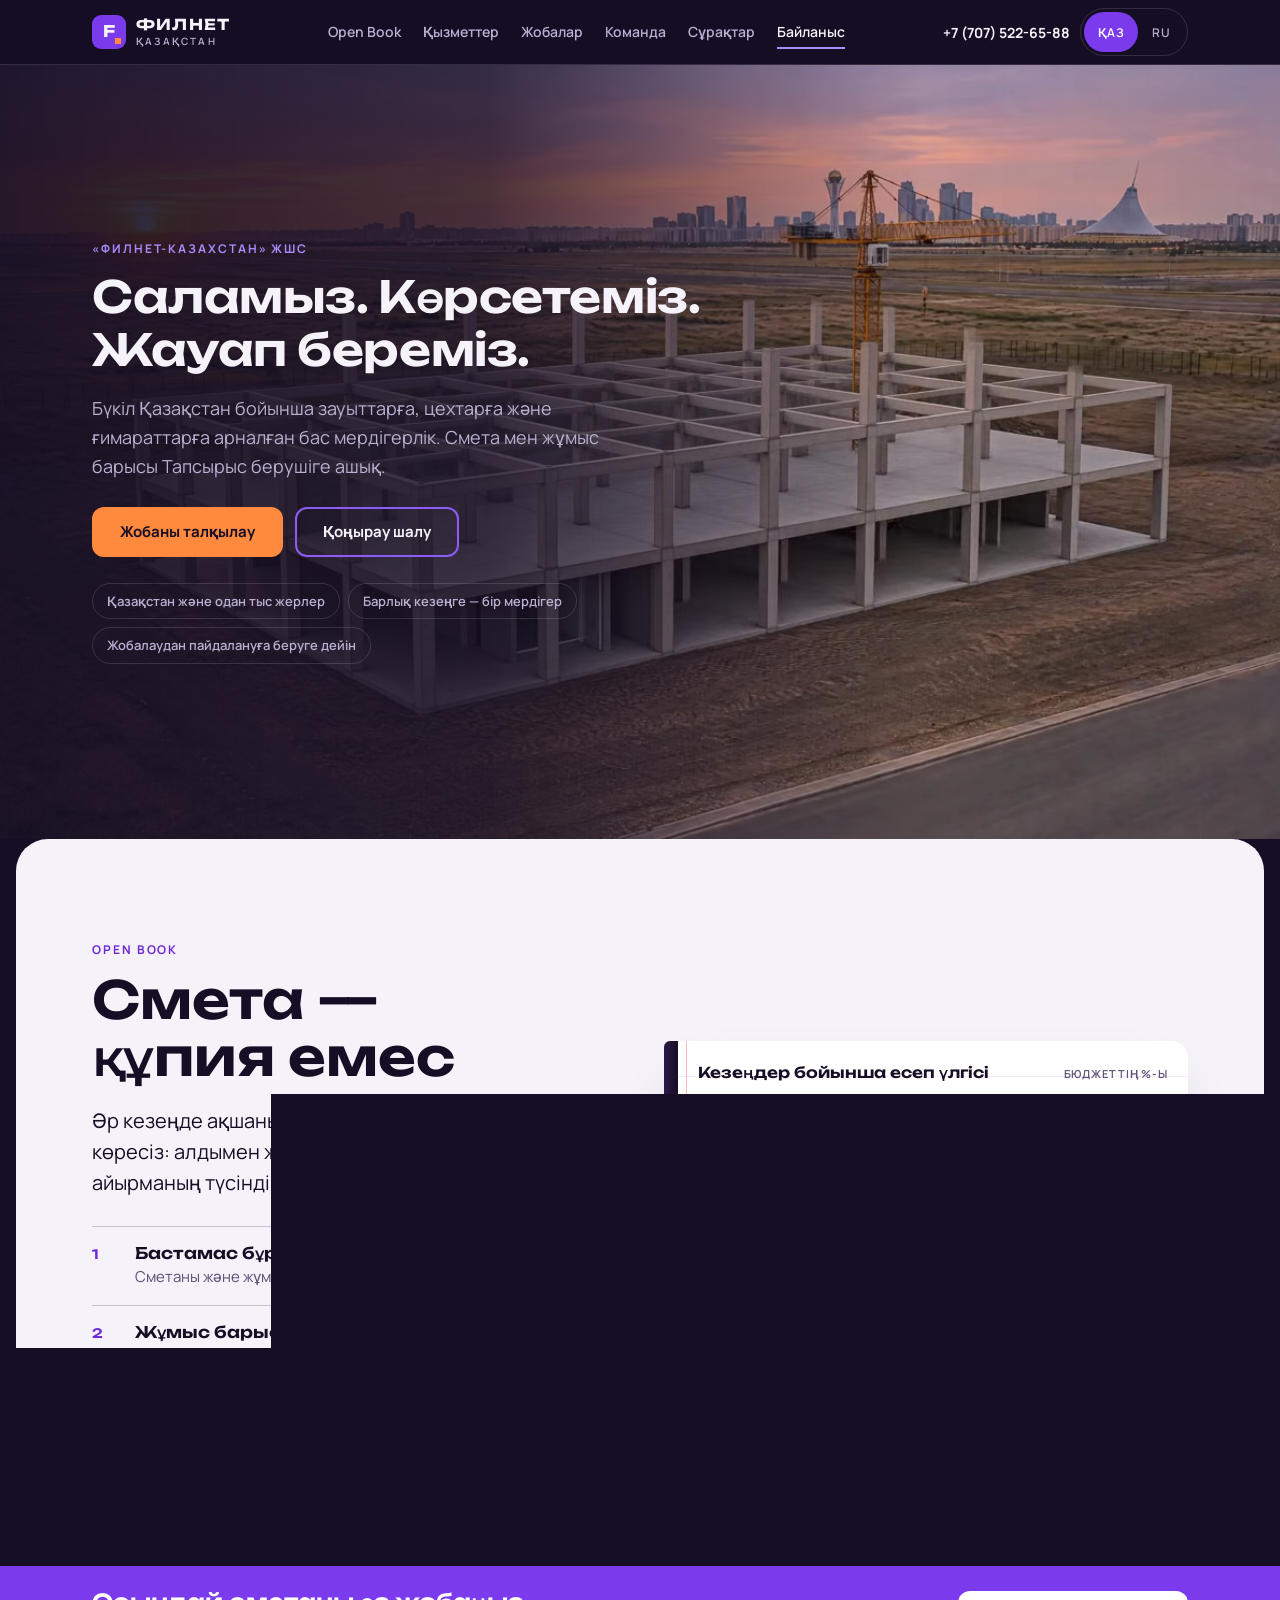
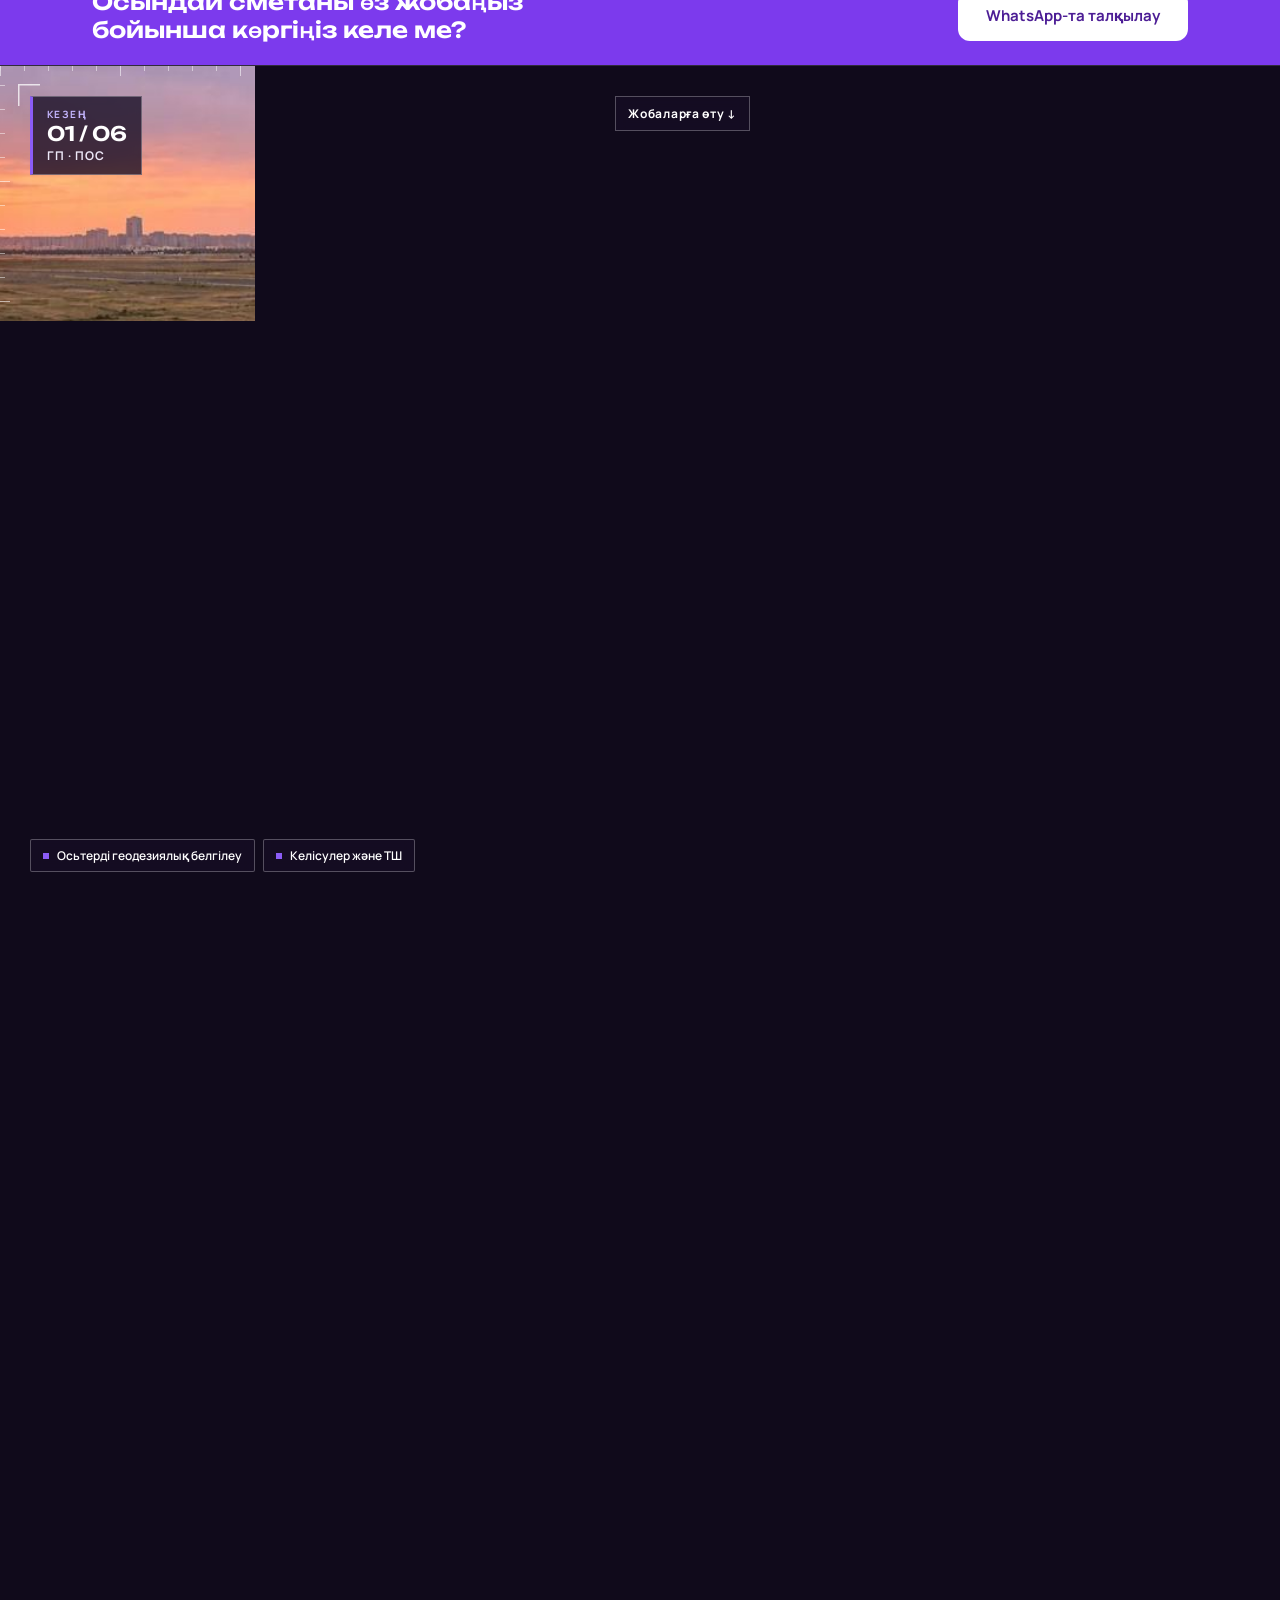
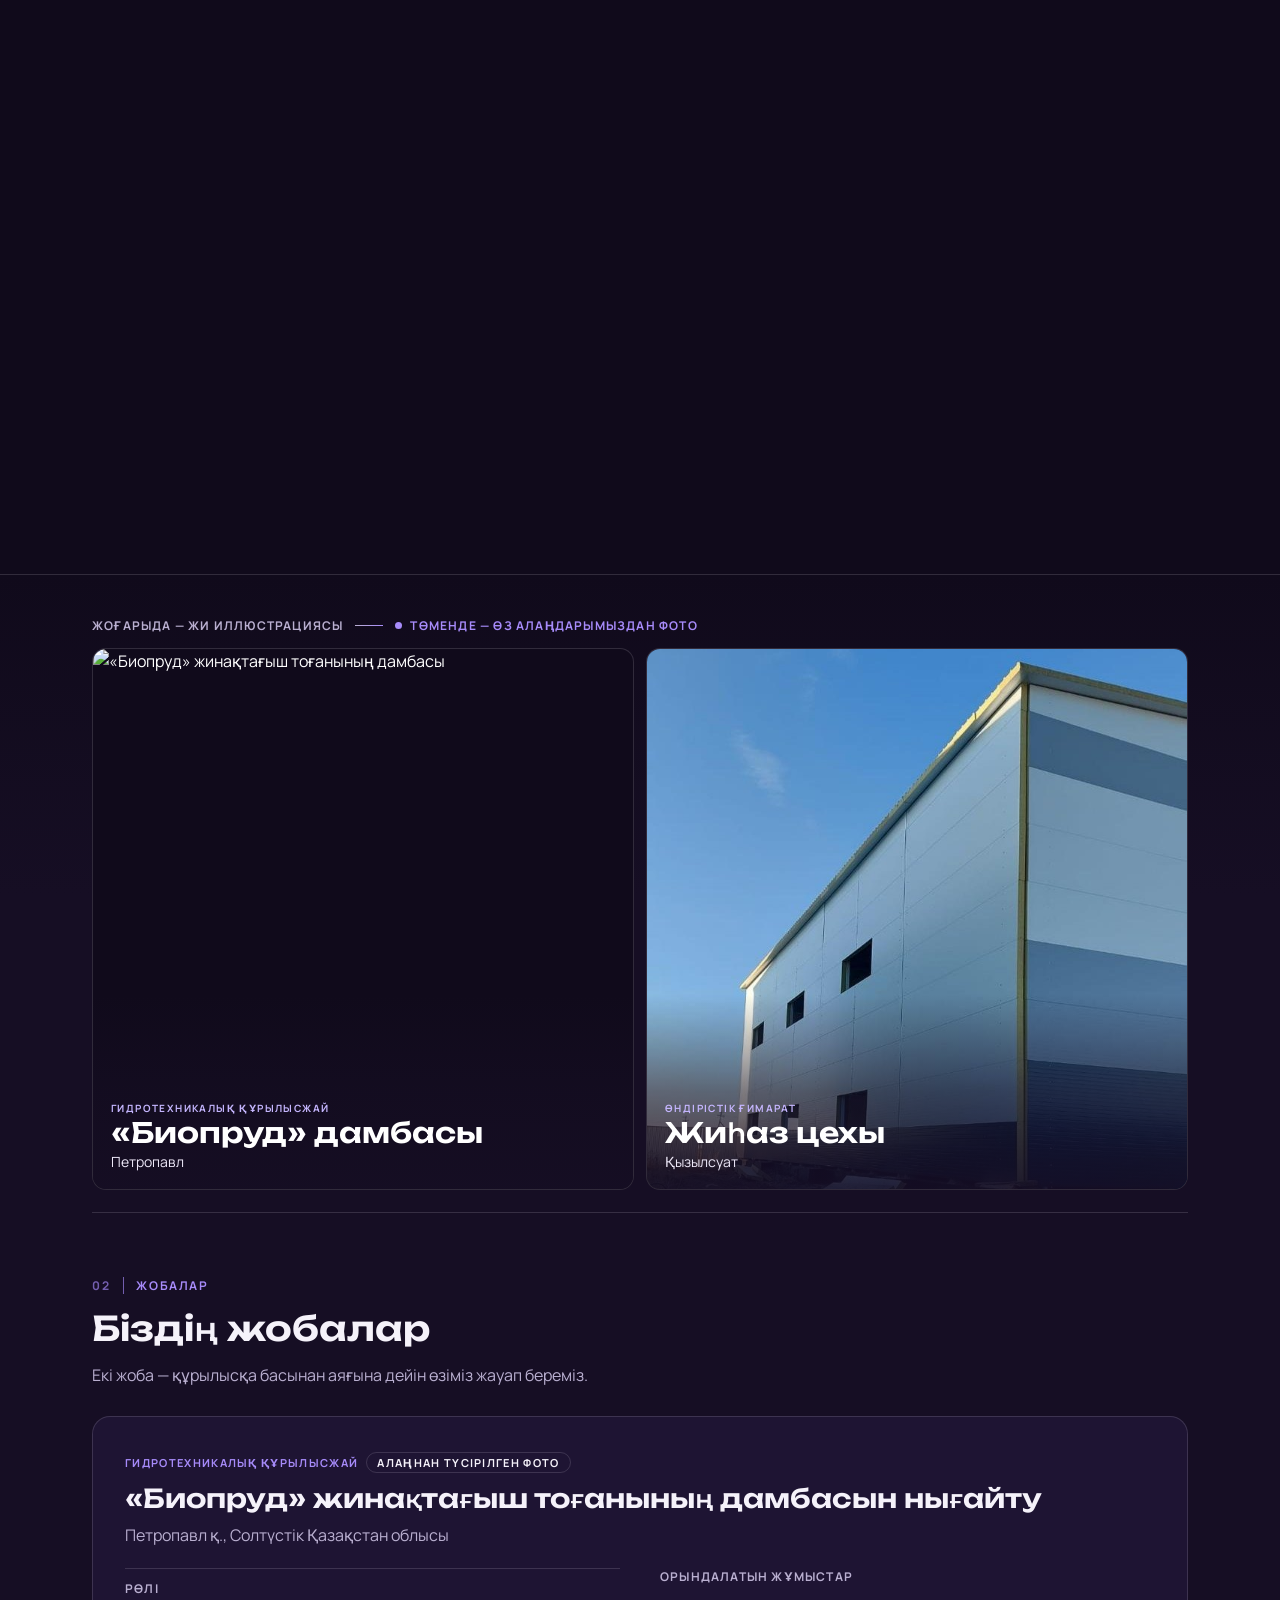
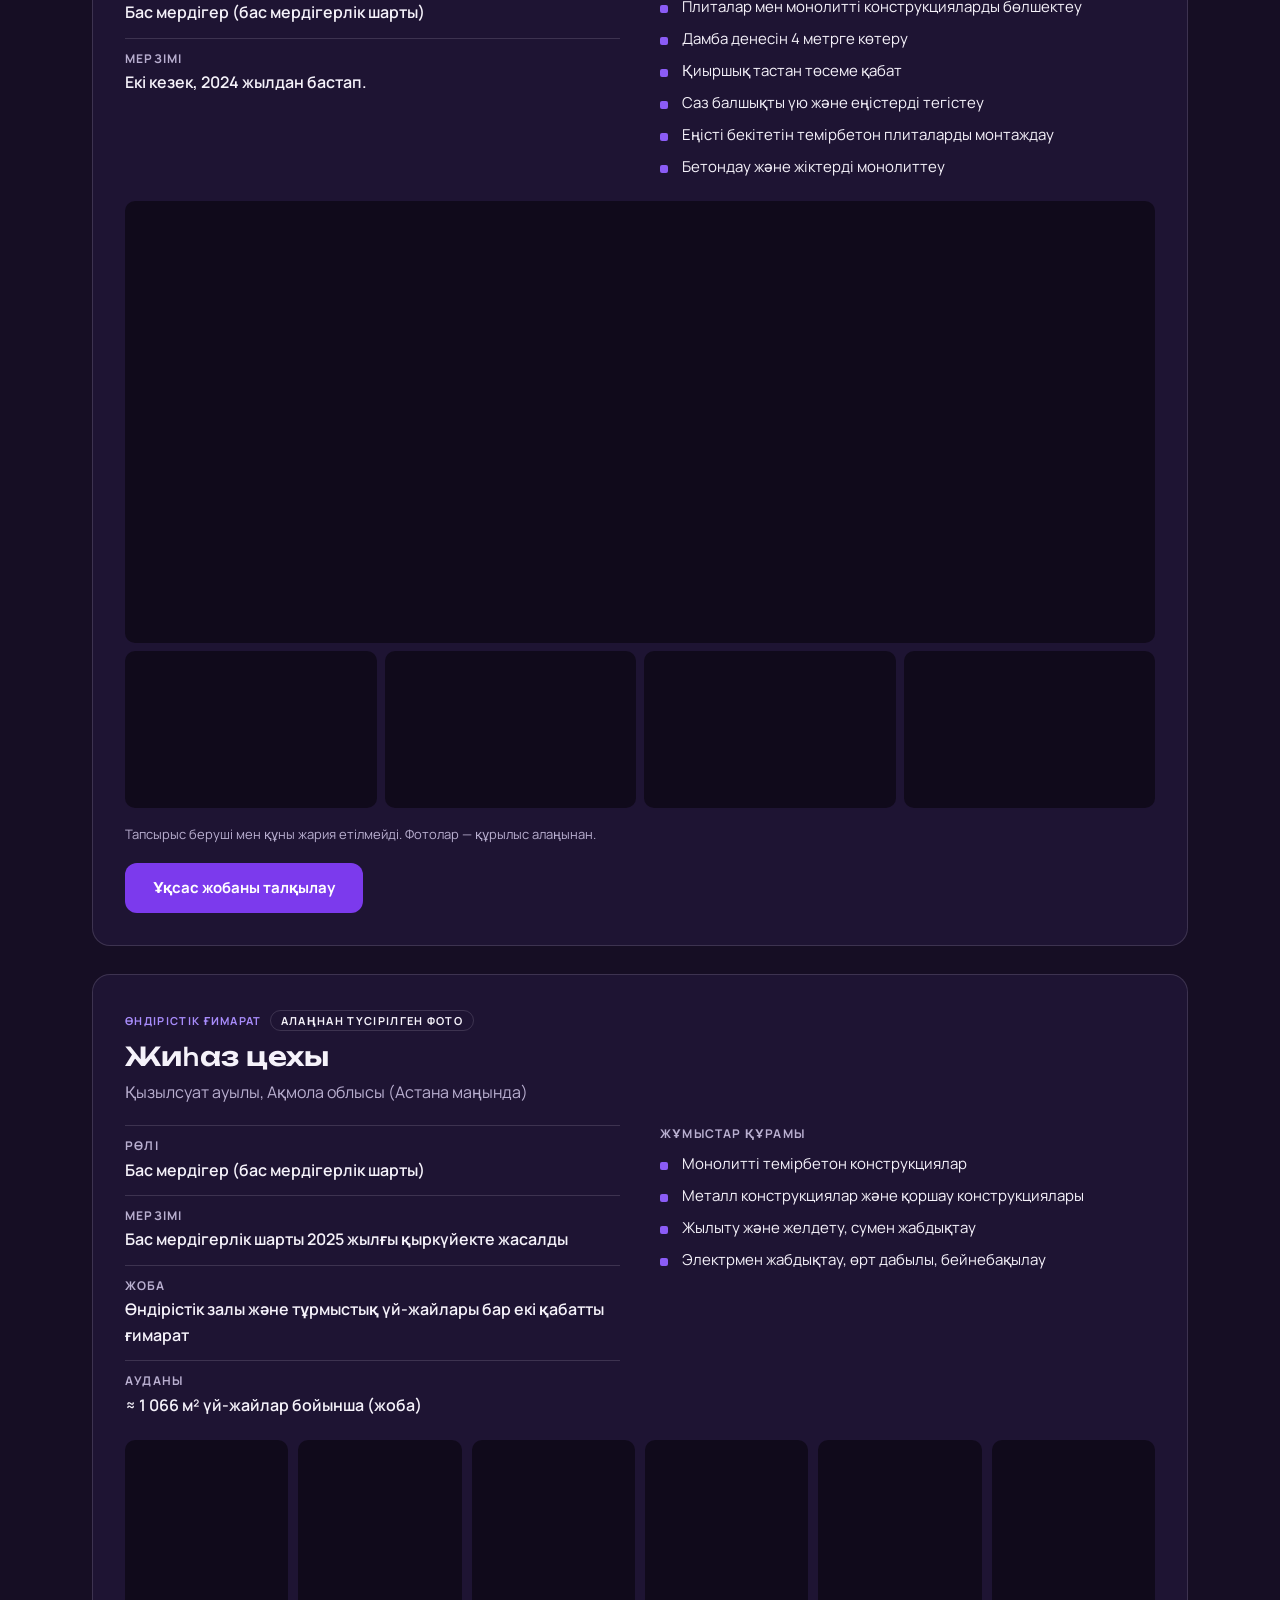
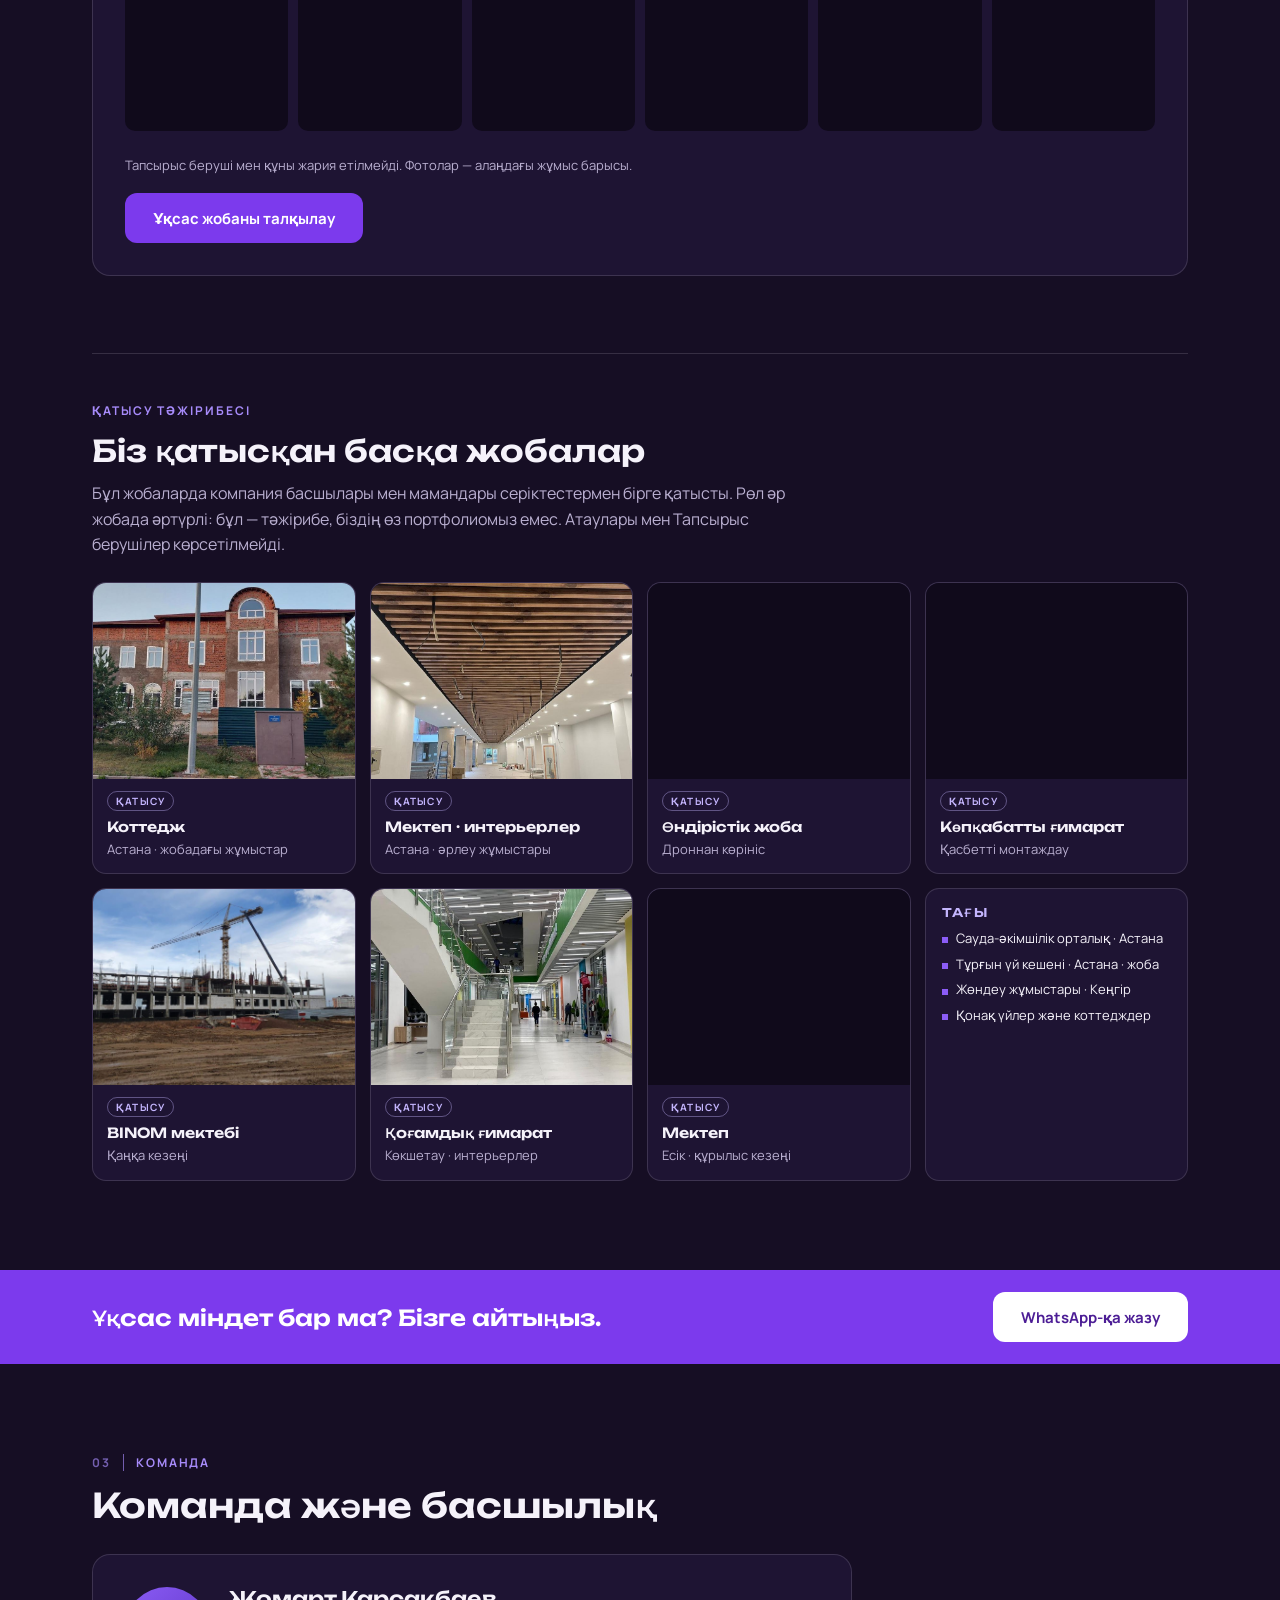
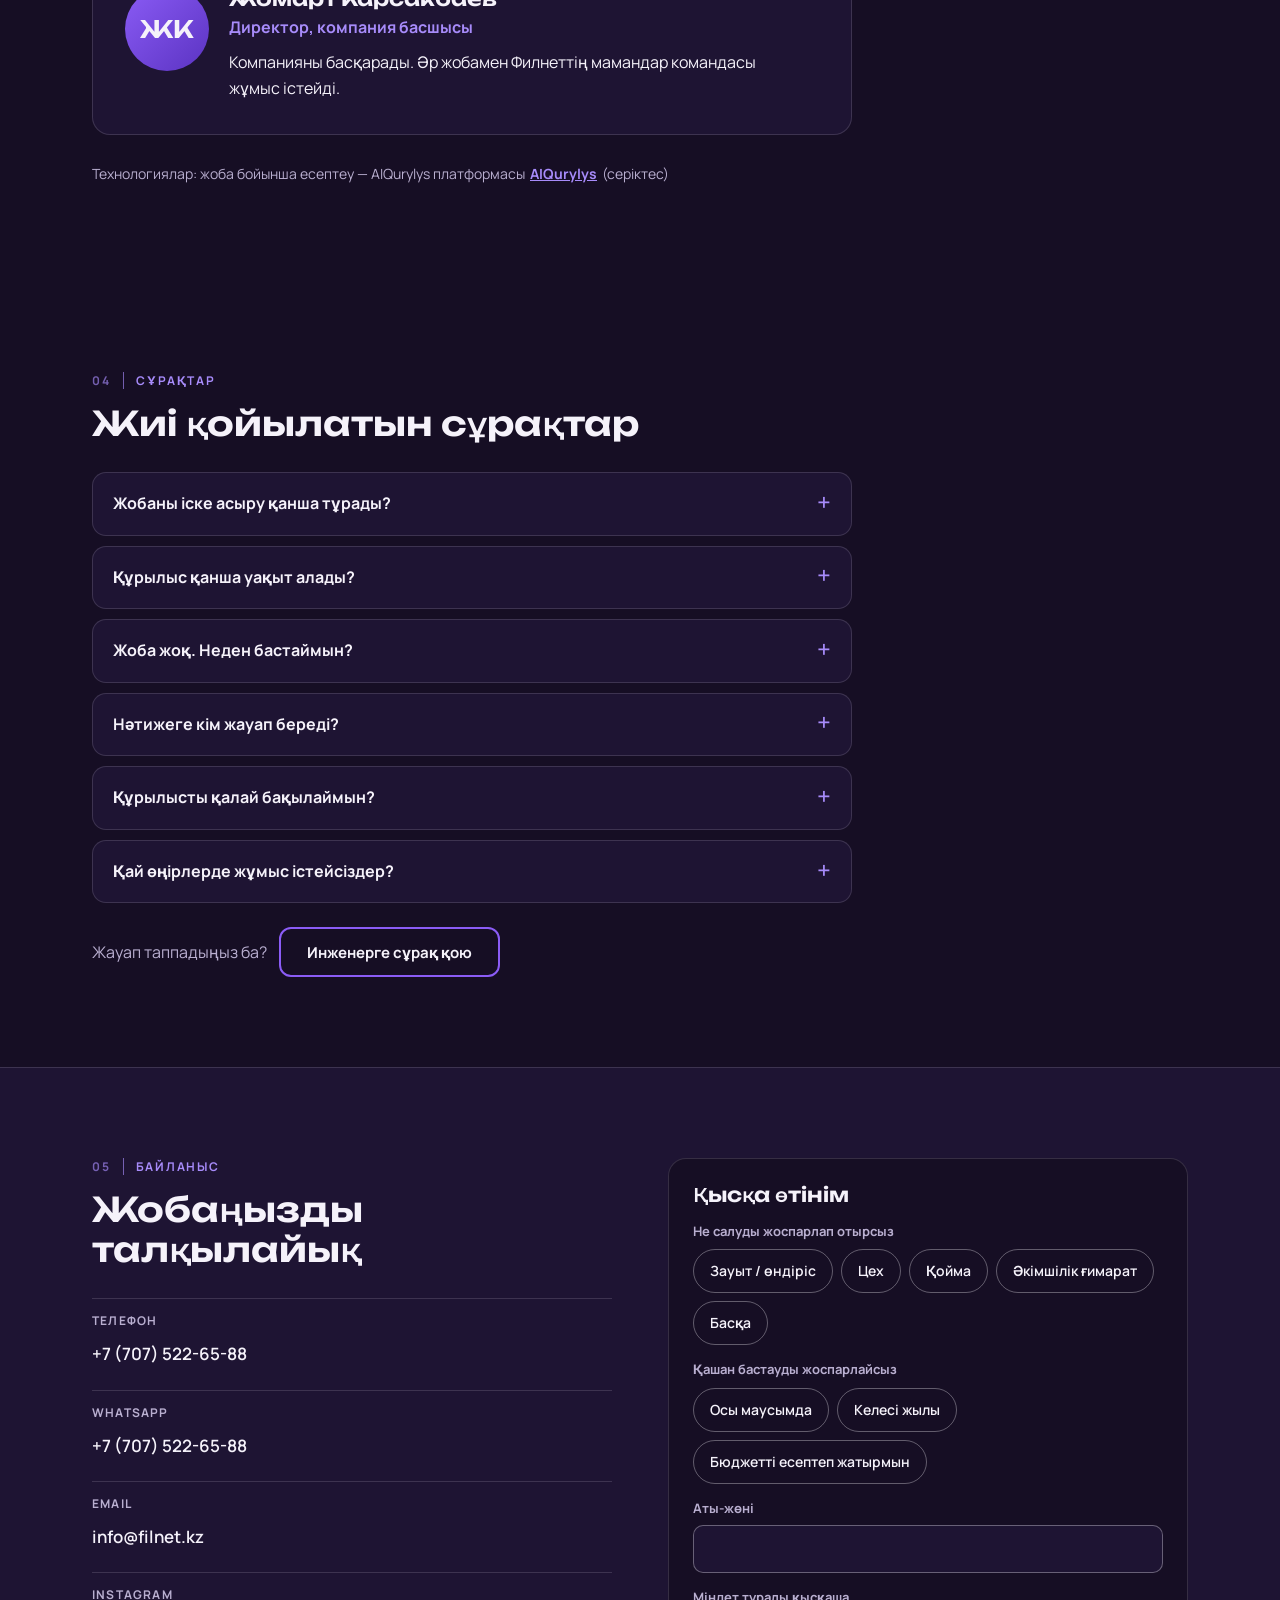
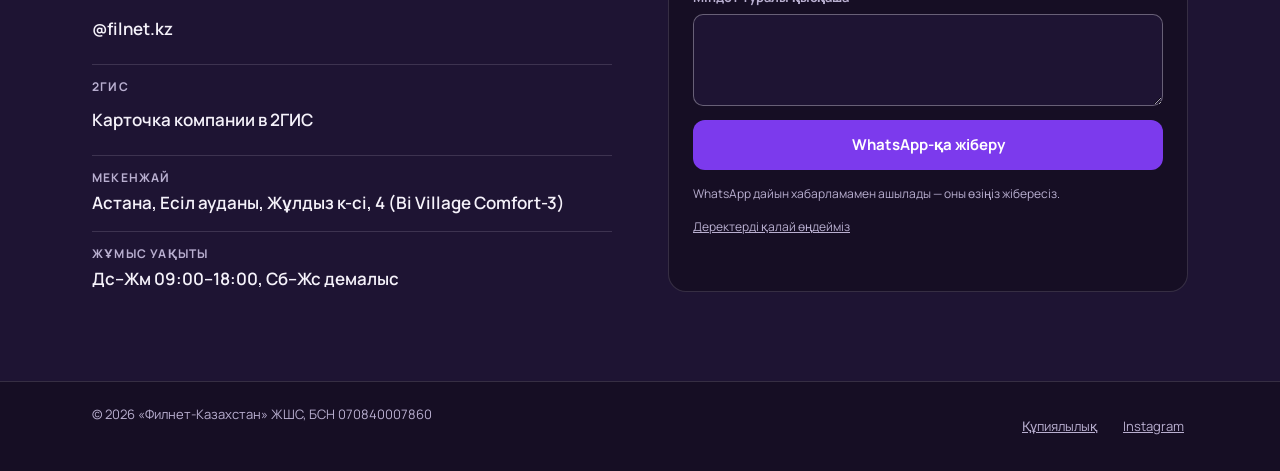
==== index.html @ fdc2d0d1 "Experience card: BINOM school (owner-provided) Co-Authored-By: Claude Sonnet 5.5 <noreply@anthropic." ====
<!doctype html>
<html lang="kk" data-lang="kk">
<head>
<meta charset="utf-8">
<meta name="viewport" content="width=device-width, initial-scale=1, viewport-fit=cover">
<title>Филнет-Казахстан — бүкіл Қазақстан бойынша бас мердігер</title>
<meta name="description" content="«Филнет-Казахстан» ЖШС — бүкіл Қазақстан бойынша бас мердігер: өндірістік, коммерциялық және қоғамдық ғимараттар. Смета мен жұмыс барысы Тапсырыс берушіге ашық.">
<meta property="og:type" content="website">
<meta property="og:site_name" content="Филнет-Казахстан">
<meta property="og:title" content="Филнет-Казахстан — саламыз, көрсетеміз, жауап береміз">
<meta property="og:description" content="Бүкіл Қазақстан бойынша бас мердігер. Смета мен жұмыс барысы Тапсырыс берушіге ашық.">
<meta property="og:image" content="https://yessenaliev.github.io/filnet-site/assets/og.jpg">
<meta property="og:image:width" content="1200">
<meta property="og:image:height" content="630">
<meta property="og:url" content="https://yessenaliev.github.io/filnet-site/">
<meta property="og:locale" content="kk_KZ">
<meta property="og:locale:alternate" content="ru_RU">
<meta name="twitter:card" content="summary_large_image">
<meta name="twitter:image" content="https://yessenaliev.github.io/filnet-site/assets/og.jpg">
<script type="application/ld+json">{"@context": "https://schema.org", "@type": "GeneralContractor", "name": "ТОО «Филнет-Казахстан»", "alternateName": "Filnet-Kazakhstan", "url": "https://yessenaliev.github.io/filnet-site/", "telephone": "+77075226588", "email": "info@filnet.kz", "image": "https://yessenaliev.github.io/filnet-site/assets/og.jpg", "address": {"@type": "PostalAddress", "streetAddress": "ул. Жулдыз, 4", "addressLocality": "Астана", "addressCountry": "KZ"}, "areaServed": {"@type": "Country", "name": "Kazakhstan"}, "knowsLanguage": ["ru", "kk"], "sameAs": ["https://www.instagram.com/filnet.kz/", "https://2gis.kz/astana/firm/70000001114961229"], "geo": {"@type": "GeoCoordinates", "latitude": 51.084686, "longitude": 71.442512}, "openingHoursSpecification": [{"@type": "OpeningHoursSpecification", "dayOfWeek": ["Monday", "Tuesday", "Wednesday", "Thursday", "Friday"], "opens": "09:00", "closes": "18:00"}]}</script>
<meta name="robots" content="noindex,nofollow">
<script type="application/ld+json">{"@context": "https://schema.org", "@type": "FAQPage", "mainEntity": [{"@type": "Question", "name": "Жобаны іске асыру қанша тұрады?", "acceptedAnswer": {"@type": "Answer", "text": "Бастапқы деректерсіз шынайы бағаны ешкім айта алмайды. Шамалы бағаны деректер бойынша айтамыз, нақты құнын — жоба негізіндегі смета бойынша, шартқа қол қойылғанға дейін."}}, {"@type": "Question", "name": "Құрылыс қанша уақыт алады?", "acceptedAnswer": {"@type": "Answer", "text": "Көлемге, конструктивке, маусымға және жобаның дайындығына байланысты. Кезеңдік кестені сметамен бірге береміз, мерзімді шартта бекітеміз."}}, {"@type": "Question", "name": "Жоба жоқ. Неден бастаймын?", "acceptedAnswer": {"@type": "Answer", "text": "Бастапқы деректерден: учаске, мақсаты, ауданы. Жобалаушыларды тартамыз, шешімдерді құрылысқа дейін келісеміз."}}, {"@type": "Question", "name": "Нәтижеге кім жауап береді?", "acceptedAnswer": {"@type": "Answer", "text": "Шарт бойынша бас мердігер. Қосалқы мердігерлерді біз таңдаймыз және бақылаймыз, сіздің алдыңызда да біз жауаптымыз."}}, {"@type": "Question", "name": "Құрылысты қалай бақылаймын?", "acceptedAnswer": {"@type": "Answer", "text": "Фотоесеп, атқарушылық құжаттама, жасырын жұмыстар актілері, алаңға бару, өз техқадағалауыңыз."}}, {"@type": "Question", "name": "Қай өңірлерде жұмыс істейсіздер?", "acceptedAnswer": {"@type": "Answer", "text": "Біз Астанадан, бірақ география шектелмеген: жобаларымыз — Петропавлда және Астана маңында, ал Қазақстан бойынша жаңа жобаларды қабылдаймыз. Қазақстаннан тыс міндеттерді де талқылаймыз."}}]}</script>
<link rel="canonical" href="https://yessenaliev.github.io/filnet-site/">
<link rel="alternate" hreflang="kk" href="https://yessenaliev.github.io/filnet-site/">
<link rel="alternate" hreflang="ru" href="https://yessenaliev.github.io/filnet-site/ru/">
<link rel="alternate" hreflang="x-default" href="https://yessenaliev.github.io/filnet-site/">
<meta name="theme-color" content="#160E24">
<link rel="icon" href="data:image/svg+xml,%3Csvg xmlns='http://www.w3.org/2000/svg' viewBox='0 0 64 64'%3E%3Crect width='64' height='64' rx='14' fill='%23160E24'/%3E%3Cpath d='M20 46V18h24v7H28v4h13v7H28v10z' fill='%238B5CF6'/%3E%3Crect x='44' y='39' width='6' height='7' fill='%23FF8A3D'/%3E%3C/svg%3E">
<link rel="preconnect" href="https://fonts.googleapis.com">
<link rel="preconnect" href="https://fonts.gstatic.com" crossorigin>
<link href="https://fonts.googleapis.com/css2?family=Manrope:wght@400;500;600;700&family=Unbounded:wght@500;600;700&family=Montserrat:wght@600;700;800&family=Inter:wght@400;500;600;700&display=swap" rel="stylesheet">
<link rel="stylesheet" href="css/style.css?v=30">
</head>
<body>

<header class="hdr" id="top">
  <div class="wrap hdr-in">
    <a class="logo" href="#top" aria-label="Филнет-Казахстан">
      <span class="logo-mark" aria-hidden="true">F</span>
      <span class="logo-txt">ФИЛНЕТ<small data-i18n="logo.sub">Қазақстан</small></span>
    </a>
    <nav class="nav" id="nav" aria-label="Меню">
      <a href="#openbook">Open Book</a>
      <a href="#build" data-i18n="nav.services">Қызметтер</a>
      <a href="#projects" data-i18n="nav.projects">Жобалар</a>
      <a href="#team" data-i18n="nav.team">Команда</a>
      <a href="#faq" data-i18n="nav.faq">Сұрақтар</a>
      <a href="#contacts" data-i18n="nav.contacts">Байланыс</a>
    </nav>
    <div class="hdr-r">
      <a class="hdr-phone" href="tel:+77075226588">+7 (707) 522-65-88</a>
      <div class="lang" role="group" aria-label="Язык / Тіл">
        <button type="button" data-set-lang="kk" class="is-on">ҚАЗ</button>
        <button type="button" data-set-lang="ru">RU</button>
      </div>
      <button class="burger" id="burger" type="button" aria-label="Меню" aria-expanded="false"><span></span><span></span></button>
    </div>
  </div>
  <div class="hdr-prog" aria-hidden="true"><i></i></div>
</header>

<main>
<!-- HERO -->
<section class="hero hero-v">
  <video class="hero-video" id="hero-video" muted playsinline preload="metadata" poster="assets/poster.jpg" aria-hidden="true">
    <source src="assets/video/hero.webm" type="video/webm">
    <source src="assets/video/hero.mp4" type="video/mp4">
  </video>
  <div class="hero-shade"></div>
  
  <div class="wrap hero-in">
    <div class="hero-txt">
      <p class="eyebrow" data-i18n="hero.eyebrow">«Филнет-Казахстан» ЖШС</p>
      <h1 data-i18n="hero.h1">Саламыз. Көрсетеміз. Жауап береміз.</h1>
      <p class="lead" data-i18n="hero.lead">Бүкіл Қазақстан бойынша зауыттарға, цехтарға және ғимараттарға арналған бас мердігерлік. Смета мен жұмыс барысы Тапсырыс берушіге ашық.</p>
      <div class="cta">
        <a class="btn btn-or" href="https://wa.me/77075226588" target="_blank" rel="noopener" data-i18n="cta.wa">Жобаны талқылау</a>
        <a class="btn btn-ghost" href="tel:+77075226588" data-i18n="cta.call">Қоңырау шалу</a>
      </div>
      <ul class="chips">
        <li data-i18n="hero.c1">Қазақстан және одан тыс жерлер</li>
        <li data-i18n="hero.c2">Барлық кезеңге — бір мердігер</li>
        <li data-i18n="hero.c3">Жобалаудан пайдалануға беруге дейін</li>
      </ul>
    </div>
  </div>
</section>



<!-- OPEN BOOK -->
<section class="sec sec-light ob" id="openbook">
  <div class="wrap ob-grid">
    <div class="ob-text">
      <p class="eyebrow" data-i18n="ob.eyebrow">Open Book</p>
      <h2 data-i18n="ob.h2">Смета — құпия емес</h2>
      <p class="ob-lead" data-i18n="ob.lead">Әр кезеңде ақшаның неге жұмсалатынын көресіз: алдымен жоспар, содан кейін факт және айырманың түсіндірмесі.</p>
      <ol class="ob-lines">
        <li><b data-i18n="ob.l1t">Бастамас бұрын</b><span data-i18n="ob.l1p">Сметаны және жұмыс құрамын сізбен бірге келісеміз.</span></li>
        <li><b data-i18n="ob.l2t">Жұмыс барысында</b><span data-i18n="ob.l2p">Әр кезең бойынша жоспарды фактімен салыстырамыз.</span></li>
        <li><b data-i18n="ob.l3t">Ауытқу болса</b><span data-i18n="ob.l3p">Себебін түсіндіреміз және келесі қадамдарды талқылаймыз.</span></li>
        </ol>
      <p class="ph-line"><span class="ph">[ПОДТВЕРДИТЬ: что именно открыто Заказчику, в каком формате и как часто — определение Open Book утверждает руководитель]</span></p>
    </div>
    <figure class="ob-book">
      <figcaption><span data-i18n="ob.card">Кезеңдер бойынша есеп үлгісі</span><em data-i18n="ob.unit">бюджеттің %-ы</em></figcaption>
      <div class="ob-head"><span data-i18n="ob.c1">Кезең</span><span></span><span data-i18n="ob.c2">Жоспар</span><span data-i18n="ob.c3">Факт</span><span data-i18n="ob.c4" title="Разница">Δ</span></div>
      <div class="ob-rows">
        <div class="ob-row" style="--p:8;--f:8">
          <span class="ob-n" data-i18n="ob.r1">Негіз және дайындық</span>
          <span class="ob-bars" aria-hidden="true"><i class="pl"></i><i class="fa"></i></span>
          <span class="ob-v">8</span><span class="ob-v">8</span><span class="ob-d">0</span>
        </div>
        <div class="ob-row" style="--p:18;--f:19">
          <span class="ob-n" data-i18n="ob.r2">Іргетас</span>
          <span class="ob-bars" aria-hidden="true"><i class="pl"></i><i class="fa"></i></span>
          <span class="ob-v">18</span><span class="ob-v">19</span><span class="ob-d">+1</span>
        </div>
        <div class="ob-row" style="--p:30;--f:29">
          <span class="ob-n" data-i18n="ob.r3">Қаңқа</span>
          <span class="ob-bars" aria-hidden="true"><i class="pl"></i><i class="fa"></i></span>
          <span class="ob-v">30</span><span class="ob-v">29</span><span class="ob-d">−1</span>
        </div>
        <div class="ob-row" style="--p:22;--f:22">
          <span class="ob-n" data-i18n="ob.r4">Қаптама және шатыр</span>
          <span class="ob-bars" aria-hidden="true"><i class="pl"></i><i class="fa"></i></span>
          <span class="ob-v">22</span><span class="ob-v">22</span><span class="ob-d">0</span>
        </div>
        <div class="ob-row" style="--p:22;--f:22">
          <span class="ob-n" data-i18n="ob.r5">Инженерлік жүйелер және тапсыру</span>
          <span class="ob-bars" aria-hidden="true"><i class="pl"></i><i class="fa"></i></span>
          <span class="ob-v">22</span><span class="ob-v">22</span><span class="ob-d">0</span>
        </div>
        </div>
      <p class="ob-note" data-i18n="ob.note">Үлгі. Сандар шартты және нақты жобаларға қатысты емес.</p>
    </figure>
  </div>
</section>

<!-- BUILD: scroll-driven AI illustration of one conceptual building (NOT our project) -->
<section class="cta-strip" aria-label="Хотите увидеть такую смету по своему проекту?"><div class="wrap cta-in"><p data-i18n="cs1t">Осындай сметаны өз жобаңыз бойынша көргіңіз келе ме?</p><a class="btn btn-or" href="https://wa.me/77075226588" data-wa="ob" target="_blank" rel="noopener" data-i18n="cs1b">WhatsApp-та талқылау</a></div></section>

<section class="bld" id="build" data-n="6">
  <div class="bld-track">
    <div class="bld-stick">
      <div class="bld-fig"><img class="is-on" decoding="async" src="assets/b-1.jpg" width="1280" height="724" alt="ЖИ иллюстрациясы, шартты жоба: учаске және жоба" data-i18n-alt="b.a1"><img loading="lazy" decoding="async" src="assets/b-2.jpg" width="1280" height="724" alt="ЖИ иллюстрациясы, шартты жоба: жер жұмыстары және іргетас" data-i18n-alt="b.a2"><img loading="lazy" decoding="async" src="assets/b-3.jpg" width="1280" height="724" alt="ЖИ иллюстрациясы, шартты жоба: қаңқа" data-i18n-alt="b.a3"><img loading="lazy" decoding="async" src="assets/b-4.jpg" width="1280" height="724" alt="ЖИ иллюстрациясы, шартты жоба: қоршау конструкциялары және шатыр" data-i18n-alt="b.a4"><img loading="lazy" decoding="async" src="assets/b-5.jpg" width="1280" height="724" alt="ЖИ иллюстрациясы, шартты жоба: инженерлік жүйелер" data-i18n-alt="b.a5"><img loading="lazy" decoding="async" src="assets/b-6.jpg" width="1280" height="724" alt="ЖИ иллюстрациясы, шартты жоба: жобаны тапсыру" data-i18n-alt="b.a6"><video class="scrub-video" id="scrub-video" muted playsinline preload="none" tabindex="-1" aria-hidden="true" data-src="assets/video/scrub.mp4"></video>
          <div class="bld-hud" aria-hidden="true"><i class="rl-t"></i><i class="rl-l"></i>
          <div class="hud-stamp"><small id="hud-k" data-i18n="hud.k">Кезең</small><b id="hud-n">01 / 06</b><span id="hud-s">ГП · ПОС</span></div>
          <div class="hud-chips" id="hud-c"></div>
          <a class="scene-skip" href="#projects" data-i18n="sk.t">Жобаларға өту ↓</a></div></div>
      <div class="wrap bld-panel">
        <p class="eyebrow" data-i18n="b.eyebrow">Кезеңдер бойынша қызметтер</p>
        <h2 data-i18n="b.h2">Әр кезеңде не істейміз</h2><span class="st-num" id="st-num">01 / 06</span>
        <ol class="st-list"><li class="is-on"><b data-i18n="b.1t">Учаске және жоба</b><div class="st-det"><p class="d-q"><i data-i18n="b.lq">Сіздің сұрауыңыз</i><span data-i18n="b.1q">Міндетті, учаскені және бюджет шеңберін сіз белгілейсіз.</span></p><p class="d-w"><i data-i18n="b.lw">Біздің жұмыс</i><span data-i18n="b.1w">Жобалауды және келісулерді ұйымдастырамыз, сметаны есептейміз.</span></p><p class="d-o"><i data-i18n="b.lo">Open Book</i><span data-i18n="b.1o">Жұмыс құрамы бар смета — бастамас бұрын, баптары көрінеді.</span></p><p class="d-d"><i data-i18n="b.ld">Айырмашылығымыз</i><span data-i18n="b.1d">Бір ғана қорытынды сома емес — баптар бойынша толық жіктеме.</span></p></div></li><li><b data-i18n="b.2t">Жер жұмыстары және іргетас</b><div class="st-det"><p class="d-q"><i data-i18n="b.lq">Сіздің сұрауыңыз</i><span data-i18n="b.2q">Негіз және жобаның өзгерістері бойынша шешімді сіз қабылдайсыз.</span></p><p class="d-w"><i data-i18n="b.lw">Біздің жұмыс</i><span data-i18n="b.2w">Негізді дайындаймыз, іргетасты арматуралап, бетондаймыз.</span></p><p class="d-o"><i data-i18n="b.lo">Open Book</i><span data-i18n="b.2o">Жасырын жұмыстарды жабар алдында актімен және фотомен тіркейміз.</span></p><p class="d-d"><i data-i18n="b.ld">Айырмашылығымыз</i><span data-i18n="b.2d">Жер астында не бар екенін — ол жабылмай тұрып көресіз.</span></p></div></li><li><b data-i18n="b.3t">Қаңқа</b><div class="st-det"><p class="d-q"><i data-i18n="b.lq">Сіздің сұрауыңыз</i><span data-i18n="b.3q">Өзгерістерді келісіп, негізгі шешімдерді сіз қабылдайсыз.</span></p><p class="d-w"><i data-i18n="b.lw">Біздің жұмыс</i><span data-i18n="b.3w">Монолит жұмыстары мен металл конструкцияларды монтаждауды кестемен жүргіземіз.</span></p><p class="d-o"><i data-i18n="b.lo">Open Book</i><span data-i18n="b.3o">Кезеңнің жоспары мен фактісі қатар: ауытқу мен себебі көрінеді.</span></p><p class="d-d"><i data-i18n="b.ld">Айырмашылығымыз</i><span data-i18n="b.3d">Ауытқуды соңында емес, бірден түсіндіреміз.</span></p></div></li><li><b data-i18n="b.4t">Қоршау конструкциялары және шатыр</b><div class="st-det"><p class="d-q"><i data-i18n="b.lq">Сіздің сұрауыңыз</i><span data-i18n="b.4q">Смета шеңберінде шешімдер мен материалдарды сіз таңдайсыз.</span></p><p class="d-w"><i data-i18n="b.lw">Біздің жұмыс</i><span data-i18n="b.4w">Ғимарат контурын жабамыз: қабырғалар, шатыр, ойықтар.</span></p><p class="d-o"><i data-i18n="b.lo">Open Book</i><span data-i18n="b.4o">Материалдар мен мердігерлер — смета бойынша, баптары көрінеді.</span></p><p class="d-d"><i data-i18n="b.ld">Айырмашылығымыз</i><span data-i18n="b.4d">Материалды ауыстыруды сатып алғанға дейін сізбен талқылаймыз.</span></p></div></li><li><b data-i18n="b.5t">Инженерлік жүйелер</b><div class="st-det"><p class="d-q"><i data-i18n="b.lq">Сіздің сұрауыңыз</i><span data-i18n="b.5q">Технологиялық талаптарды сіз анықтайсыз.</span></p><p class="d-w"><i data-i18n="b.lw">Біздің жұмыс</i><span data-i18n="b.5w">Жылыту, желдету, су, электр, дабыл жүйелерін үйлестіреміз.</span></p><p class="d-o"><i data-i18n="b.lo">Open Book</i><span data-i18n="b.5o">Жүйелер түйісуі мен жауаптылар — бір кестеде.</span></p><p class="d-d"><i data-i18n="b.ld">Айырмашылығымыз</i><span data-i18n="b.5d">Жүйелер түйісуінде бір жауапты.</span></p></div></li><li><b data-i18n="b.6t">Жобаны тапсыру</b><div class="st-det"><p class="d-q"><i data-i18n="b.lq">Сіздің сұрауыңыз</i><span data-i18n="b.6q">Жобаны сіз қабылдайсыз.</span></p><p class="d-w"><i data-i18n="b.lw">Біздің жұмыс</i><span data-i18n="b.6w">Жобаны және атқарушылық құжаттаманы тапсырамыз.</span></p><p class="d-o"><i data-i18n="b.lo">Open Book</i><span data-i18n="b.6o">Смета бойынша қорытынды: жоспар, факт, айырманың түсіндірмесі.</span></p><p class="d-d"><i data-i18n="b.ld">Айырмашылығымыз</i><span data-i18n="b.6d">Құрылысты кілт қана емес, есеп беріп аяқтаймыз.</span></p></div></li></ol>
        <div class="st-bar"><i></i></div>
        <a class="btn btn-or bld-cta" id="bld-cta" href="https://wa.me/77075226588" target="_blank" rel="noopener" data-i18n="b.cta">Осы кезеңді талқылау</a>
        <p class="case-note" data-i18n="b.note">ЖИ иллюстрациясы, шартты жоба. Нақты жобалар — төменде.</p>
      </div>
    </div>
  </div>
</section>

<!-- PROJECTS -->
<section class="sec" id="projects">
  <div class="wrap">
    <nav class="bridge" aria-label="Нақты жобаларға өту" data-i18n-aria="br.aria">
      <p class="bridge-t"><span class="bridge-ai" data-i18n="br.ai">Жоғарыда — ЖИ иллюстрациясы</span><span class="bridge-sep" aria-hidden="true"></span><span class="bridge-real" data-i18n="br.real">Төменде — өз алаңдарымыздан фото</span></p>
      <div class="proj-tiles">
        <a class="proj-tile" href="#case-dam"><img loading="lazy" decoding="async" src="assets/dam-02.jpg" width="1600" height="900" alt="«Биопруд» жинақтағыш тоғанының дамбасы" data-i18n-alt="pt.a1"><span class="pt-cap"><small data-i18n="pt.k1">Гидротехникалық құрылысжай</small><b data-i18n="pt.t1">«Биопруд» дамбасы</b><em data-i18n="pt.m1">Петропавл</em></span></a>
        <a class="proj-tile" href="#case-cech"><img loading="lazy" decoding="async" src="assets/cech-tile.jpg" width="720" height="720" alt="Жиһаз цехы, Қызылсуат" data-i18n-alt="pt.a2"><span class="pt-cap"><small data-i18n="pt.k2">Өндірістік ғимарат</small><b data-i18n="pt.t2">Жиһаз цехы</b><em data-i18n="pt.m2">Қызылсуат</em></span></a>
      </div>
    </nav>
    <p class="eyebrow" data-i18n="pj.eyebrow">Жобалар</p>
    <h2 data-i18n="pj.h2">Біздің жобалар</h2>
    <p class="sec-lead" data-i18n="pj.lead">Екі жоба — құрылысқа басынан аяғына дейін өзіміз жауап береміз.</p>

    <!-- DAM -->
    <article class="case" id="case-dam">
      <div class="case-head">
        <span class="tag" data-i18n="dam.tag">Гидротехникалық құрылысжай</span><span class="tag tag-real" data-i18n="pj.src">Алаңнан түсірілген фото</span>
        <h3 data-i18n="dam.h">«Биопруд» жинақтағыш тоғанының дамбасын нығайту</h3>
        <p class="loc" data-i18n="dam.loc">Петропавл қ., Солтүстік Қазақстан облысы</p>
      </div>
      <div class="case-body">
        <dl class="facts">
          <div><dt data-i18n="f.role">Рөлі</dt><dd data-i18n="dam.role">Бас мердігер (бас мердігерлік шарты)</dd></div>
          <div><dt data-i18n="f.period">Мерзімі</dt><dd data-i18n="dam.period">Екі кезек, 2024 жылдан бастап. <span class="ph">[ПОДТВЕРДИТЬ: мәртебесі — аяқталды / жүріп жатыр]</span></dd></div>
        </dl>
        <div class="works"><h4 data-i18n="f.works">Орындалатын жұмыстар</h4>
        <ul class="list">
          <li data-i18n="dam.w1">Плиталар мен монолитті конструкцияларды бөлшектеу</li>
          <li data-i18n="dam.w6">Дамба денесін 4 метрге көтеру</li>
          <li data-i18n="dam.w2">Қиыршық тастан төсеме қабат</li>
          <li data-i18n="dam.w3">Саз балшықты үю және еңістерді тегістеу</li>
          <li data-i18n="dam.w4">Еңісті бекітетін темірбетон плиталарды монтаждау</li>
          <li data-i18n="dam.w5">Бетондау және жіктерді монолиттеу</li>
        </ul></div>
      </div>
      <div class="gal gal-land">
        <button class="ph-btn big" type="button" data-lb="assets/dam-02.jpg"><img loading="lazy" src="assets/dam-02.jpg" width="1600" height="900" alt="Дамба: дамба төбесінің қиыршық тас жабынын нығыздау" data-i18n-alt="dam.a2"></button>
        <button class="ph-btn" type="button" data-lb="assets/dam-01.jpg"><img loading="lazy" src="assets/dam-01.jpg" width="1280" height="960" alt="Дамба: бульдозермен топырақты жоспарлау" data-i18n-alt="dam.a1"></button>
        <button class="ph-btn" type="button" data-lb="assets/dam-03.jpg"><img loading="lazy" src="assets/dam-03.jpg" width="1600" height="900" alt="Дамба: еңістегі жұмыстар, әуеден көрініс" data-i18n-alt="dam.a3"></button>
        <button class="ph-btn" type="button" data-lb="assets/dam-04.jpg"><img loading="lazy" src="assets/dam-04.jpg" width="1600" height="900" alt="Дамба: алаңдағы техника" data-i18n-alt="dam.a4"></button>
        <button class="ph-btn" type="button" data-lb="assets/dam-05.jpg"><img loading="lazy" src="assets/dam-05.jpg" width="1600" height="900" alt="Дамба: дамба төбесі мен еңіс, әуеден көрініс" data-i18n-alt="dam.a5"></button>
      </div>
      <p class="case-note" data-i18n="dam.note">Тапсырыс беруші мен құны жария етілмейді. Фотолар — құрылыс алаңынан. <span class="ph">[ПОДТВЕРДИТЬ: жобаны және фотоларды жариялауға Тапсырыс берушінің келісімі]</span></p>
    <p class="case-cta"><a class="btn btn-or" href="https://wa.me/77075226588" data-wa="dam" target="_blank" rel="noopener" data-i18n="cs.btn">Ұқсас жобаны талқылау</a></p>
    </article>

    <!-- WORKSHOP -->
    <article class="case" id="case-cech">
      <div class="case-head">
        <span class="tag" data-i18n="cech.tag">Өндірістік ғимарат</span><span class="tag tag-real" data-i18n="pj.src">Алаңнан түсірілген фото</span>
        <h3 data-i18n="cech.h">Жиһаз цехы</h3>
        <p class="loc" data-i18n="cech.loc">Қызылсуат ауылы, Ақмола облысы (Астана маңында)</p>
      </div>
      <div class="case-body">
        <dl class="facts">
          <div><dt data-i18n="f.role">Рөлі</dt><dd data-i18n="cech.role">Бас мердігер (бас мердігерлік шарты)</dd></div>
          <div><dt data-i18n="f.period">Мерзімі</dt><dd data-i18n="cech.period">Бас мердігерлік шарты 2025 жылғы қыркүйекте жасалды</dd></div>
          <div><dt data-i18n="f.obj">Жоба</dt><dd data-i18n="cech.obj">Өндірістік залы және тұрмыстық үй-жайлары бар екі қабатты ғимарат</dd></div>
          <div><dt data-i18n="f.area">Ауданы</dt><dd><span data-i18n="cech.area">≈ 1 066 м² үй-жайлар бойынша (жоба)</span> <span class="ph">[ПОДТВЕРДИТЬ]</span></dd></div>
        </dl>
        <div class="works"><h4 data-i18n="f.works2">Жұмыстар құрамы</h4>
        <ul class="list">
          <li data-i18n="cech.w1">Монолитті темірбетон конструкциялар</li>
          <li data-i18n="cech.w2">Металл конструкциялар және қоршау конструкциялары</li>
          <li data-i18n="cech.w3">Жылыту және желдету, сумен жабдықтау</li>
          <li data-i18n="cech.w4">Электрмен жабдықтау, өрт дабылы, бейнебақылау</li>
        </ul></div>
      </div>
      <div class="gal gal-port">
        <button class="ph-btn" type="button" data-lb="assets/cech-01.jpg"><img loading="lazy" src="assets/cech-01.jpg" width="720" height="1280" alt="Жиһаз цехы: ғимарат қасбеті" data-i18n-alt="cech.a1"></button>
        <button class="ph-btn" type="button" data-lb="assets/cech-04.jpg"><img loading="lazy" src="assets/cech-04.jpg" width="720" height="1280" alt="Жиһаз цехы: қасбет, бүйірден көрініс" data-i18n-alt="cech.a4"></button>
        <button class="ph-btn" type="button" data-lb="assets/cech-05.jpg"><img loading="lazy" src="assets/cech-05.jpg" width="720" height="1280" alt="Алаңдағы колонналарды арматуралау" data-i18n-alt="cech.a5"></button>
        <button class="ph-btn" type="button" data-lb="assets/cech-06.jpg"><img loading="lazy" src="assets/cech-06.jpg" width="720" height="1280" alt="Іргетасты арматуралау" data-i18n-alt="cech.a6"></button>
        <button class="ph-btn" type="button" data-lb="assets/cech-07.jpg"><img loading="lazy" src="assets/cech-07.jpg" width="720" height="1280" alt="Ғимараттың ішкі кеңістігі" data-i18n-alt="cech.a7"></button>
        <button class="ph-btn" type="button" data-lb="assets/cech-02.jpg"><img loading="lazy" src="assets/cech-02.jpg" width="720" height="1280" alt="Жиһаз цехы: жалпы көрініс" data-i18n-alt="cech.a2"></button>
      </div>
      <p class="case-note" data-i18n="cech.note">Тапсырыс беруші мен құны жария етілмейді. Фотолар — алаңдағы жұмыс барысы. <span class="ph">[ПОДТВЕРДИТЬ: жобаны және фотоларды жариялауға Тапсырыс берушінің келісімі; тапсыру мәртебесі]</span></p>
    <p class="case-cta"><a class="btn btn-or" href="https://wa.me/77075226588" data-wa="cech" target="_blank" rel="noopener" data-i18n="cs.btn">Ұқсас жобаны талқылау</a></p>
    </article>
    <div class="xp" id="experience">
      <p class="eyebrow" data-i18n="xp.eyebrow">Қатысу тәжірибесі</p>
      <h3 class="xp-h" data-i18n="xp.h3">Біз қатысқан басқа жобалар</h3>
      <p class="xp-lead" data-i18n="xp.lead">Бұл жобаларда компания басшылары мен мамандары серіктестермен бірге қатысты. Рөл әр жобада әртүрлі: бұл — тәжірибе, біздің өз портфолиомыз емес. Атаулары мен Тапсырыс берушілер көрсетілмейді.</p>
      <div class="xp-grid">
        <figure class="xp-card">
          <button class="ph-btn" type="button" data-lb="assets/exp-1.jpg"><img loading="lazy" decoding="async" src="assets/exp-1.jpg" width="1100" height="619" alt="Коттедж: Астана · жобадағы жұмыстар" data-i18n-alt="xp.1a"></button>
          <figcaption><span class="xp-tag" data-i18n="xp.tag">Қатысу</span><b data-i18n="xp.1t">Коттедж</b><em data-i18n="xp.1m">Астана · жобадағы жұмыстар</em></figcaption>
        </figure>
        <figure class="xp-card">
          <button class="ph-btn" type="button" data-lb="assets/exp-2.jpg"><img loading="lazy" decoding="async" src="assets/exp-2.jpg" width="825" height="1100" alt="Мектеп · интерьерлер: Астана · әрлеу жұмыстары" data-i18n-alt="xp.2a"></button>
          <figcaption><span class="xp-tag" data-i18n="xp.tag">Қатысу</span><b data-i18n="xp.2t">Мектеп · интерьерлер</b><em data-i18n="xp.2m">Астана · әрлеу жұмыстары</em></figcaption>
        </figure>
        <figure class="xp-card">
          <button class="ph-btn" type="button" data-lb="assets/exp-3.jpg"><img loading="lazy" decoding="async" src="assets/exp-3.jpg" width="1100" height="619" alt="Өндірістік жоба: Дроннан көрініс" data-i18n-alt="xp.3a"></button>
          <figcaption><span class="xp-tag" data-i18n="xp.tag">Қатысу</span><b data-i18n="xp.3t">Өндірістік жоба</b><em data-i18n="xp.3m">Дроннан көрініс</em></figcaption>
        </figure>
        <figure class="xp-card">
          <button class="ph-btn" type="button" data-lb="assets/exp-4.jpg"><img loading="lazy" decoding="async" src="assets/exp-4.jpg" width="1100" height="825" alt="Көпқабатты ғимарат: Қасбетті монтаждау" data-i18n-alt="xp.4a"></button>
          <figcaption><span class="xp-tag" data-i18n="xp.tag">Қатысу</span><b data-i18n="xp.4t">Көпқабатты ғимарат</b><em data-i18n="xp.4m">Қасбетті монтаждау</em></figcaption>
        </figure>
        <figure class="xp-card">
          <button class="ph-btn" type="button" data-lb="assets/exp-5.jpg"><img loading="lazy" decoding="async" src="assets/exp-5.jpg" width="1100" height="825" alt="BINOM мектебі: қаңқа кезеңі" data-i18n-alt="xp.5a"></button>
          <figcaption><span class="xp-tag" data-i18n="xp.tag">Қатысу</span><b data-i18n="xp.5t">BINOM мектебі</b><em data-i18n="xp.5m">Қаңқа кезеңі</em></figcaption>
        </figure>
        <figure class="xp-card">
          <button class="ph-btn" type="button" data-lb="assets/exp-6.jpg"><img loading="lazy" decoding="async" src="assets/exp-6.jpg" width="825" height="1100" alt="Қоғамдық ғимарат: Көкшетау · интерьерлер" data-i18n-alt="xp.6a"></button>
          <figcaption><span class="xp-tag" data-i18n="xp.tag">Қатысу</span><b data-i18n="xp.6t">Қоғамдық ғимарат</b><em data-i18n="xp.6m">Көкшетау · интерьерлер</em></figcaption>
        </figure>
        <figure class="xp-card">
          <button class="ph-btn" type="button" data-lb="assets/exp-7.jpg"><img loading="lazy" decoding="async" src="assets/exp-7.jpg" width="1100" height="825" alt="Мектеп: Есік · құрылыс кезеңі" data-i18n-alt="xp.7a"></button>
          <figcaption><span class="xp-tag" data-i18n="xp.tag">Қатысу</span><b data-i18n="xp.7t">Мектеп</b><em data-i18n="xp.7m">Есік · құрылыс кезеңі</em></figcaption>
        </figure>
        <div class="xp-card xp-more"><b data-i18n="xp.more">Тағы</b><ul><li data-i18n="xp.m1">Сауда-әкімшілік орталық · Астана</li><li data-i18n="xp.m2">Тұрғын үй кешені · Астана · жоба</li><li data-i18n="xp.m4">Жөндеу жұмыстары · Кеңгір</li><li data-i18n="xp.m5">Қонақ үйлер және коттедждер</li></ul></div>
      </div>
      <p class="ph-line"><span class="ph">[ПОДТВЕРДИТЬ: роль Филнета по каждому проекту и что разрешено упоминать; BI Village Comfort-3 — статус «уточнить»; склад в Кызылсуате не показан]</span></p>
    </div>
  </div>
</section>

<section class="cta-strip" aria-label="Есть похожая задача? Расскажите о ней."><div class="wrap cta-in"><p data-i18n="cs2t">Ұқсас міндет бар ма? Бізге айтыңыз.</p><a class="btn btn-or" href="https://wa.me/77075226588" data-wa="gen" target="_blank" rel="noopener" data-i18n="cs2b">WhatsApp-қа жазу</a></div></section>

<!-- TEAM -->
<section class="sec" id="team">
  <div class="wrap narrow">
    <p class="eyebrow" data-i18n="tm.eyebrow">Команда</p>
    <h2 data-i18n="tm.h2">Команда және басшылық</h2>
    <div class="person">
      <div class="avatar" aria-hidden="true">ЖК</div>
      <div>
        <h3 data-i18n="tm.name">Жомарт Карсакбаев</h3>
        <p class="role" data-i18n="tm.role">Директор, компания басшысы</p>
        <p data-i18n="tm.p">Компанияны басқарады. Әр жобамен Филнеттің мамандар командасы жұмыс істейді. <span class="ph">[ПОДТВЕРДИТЬ: команда құрамы мен негізгі рөлдер]</span></p>
        <ul class="creds">
          <li><span data-i18n="tm.ipma">IPMA сертификаты:</span> <span class="ph">[ПОДТВЕРДИТЬ]</span></li>
          <li><span data-i18n="tm.mba">BI MBA:</span> <span class="ph">[ПОДТВЕРДИТЬ]</span></li>
          <li><span data-i18n="tm.lic">Құрылыс қызметіне лицензиялар:</span> <span class="ph">[ПОДТВЕРДИТЬ вид, категории и номера]</span></li>
        </ul>
      </div>
    </div>
    <p class="tech"><span data-i18n="tm.tech">Технологиялар: жоба бойынша есептеу — AIQurylys платформасы</span> <a href="https://ai-qurylys.kz" target="_blank" rel="noopener">AIQurylys</a> <span data-i18n="tm.partner">(серіктес)</span></p>
  </div>
</section>

<!-- FAQ -->
<section class="sec" id="faq">
  <div class="wrap narrow">
    <p class="eyebrow" data-i18n="fq.eyebrow">Сұрақтар</p>
    <h2 data-i18n="fq.h2">Жиі қойылатын сұрақтар</h2>
    <div class="faq">
      <details><summary data-i18n="fq.q1">Жобаны іске асыру қанша тұрады?</summary><p data-i18n="fq.a1">Бастапқы деректерсіз шынайы бағаны ешкім айта алмайды. Шамалы бағаны деректер бойынша айтамыз, нақты құнын — жоба негізіндегі смета бойынша, шартқа қол қойылғанға дейін.</p></details>
      <details><summary data-i18n="fq.q2">Құрылыс қанша уақыт алады?</summary><p data-i18n="fq.a2">Көлемге, конструктивке, маусымға және жобаның дайындығына байланысты. Кезеңдік кестені сметамен бірге береміз, мерзімді шартта бекітеміз.</p></details>
      <details><summary data-i18n="fq.q3">Жоба жоқ. Неден бастаймын?</summary><p data-i18n="fq.a3">Бастапқы деректерден: учаске, мақсаты, ауданы. Жобалаушыларды тартамыз, шешімдерді құрылысқа дейін келісеміз.</p></details>
      <details><summary data-i18n="fq.q4">Нәтижеге кім жауап береді?</summary><p data-i18n="fq.a4">Шарт бойынша бас мердігер. Қосалқы мердігерлерді біз таңдаймыз және бақылаймыз, сіздің алдыңызда да біз жауаптымыз.</p></details>
      <details><summary data-i18n="fq.q6">Құрылысты қалай бақылаймын?</summary><p data-i18n="fq.a6">Фотоесеп, атқарушылық құжаттама, жасырын жұмыстар актілері, алаңға бару, өз техқадағалауыңыз.</p></details>
      <details><summary data-i18n="fq.q9">Қай өңірлерде жұмыс істейсіздер?</summary><p data-i18n="fq.a9">Біз Астанадан, бірақ география шектелмеген: жобаларымыз — Петропавлда және Астана маңында, ал Қазақстан бойынша жаңа жобаларды қабылдаймыз. Қазақстаннан тыс міндеттерді де талқылаймыз.</p></details>
      </div>
    <p class="faq-ask"><span data-i18n="fq.ask">Жауап таппадыңыз ба?</span> <a class="btn btn-ghost" href="https://wa.me/77075226588" data-wa="faq" target="_blank" rel="noopener" data-i18n="fq.btn">Инженерге сұрақ қою</a></p>
    <p class="ph-line"><span class="ph">[ПОДТВЕРДИТЬ: пункты про оплату, неустойку, пересчёт цены, гарантию и лицензию — по реальной практике компании]</span></p>
  </div>
</section>

<!-- CONTACTS -->
<section class="sec sec-dark2" id="contacts">
  <div class="wrap contacts">
    <div>
      <p class="eyebrow" data-i18n="ct.eyebrow">Байланыс</p>
      <h2 data-i18n="ct.h2">Жобаңызды талқылайық</h2>
      <ul class="clist">
        <li><span data-i18n="ct.phone">Телефон</span><a href="tel:+77075226588">+7 (707) 522-65-88</a></li>
        <li><span>WhatsApp</span><a href="https://wa.me/77075226588" target="_blank" rel="noopener">+7 (707) 522-65-88</a></li>
        <li><span>Email</span><a href="mailto:info@filnet.kz">info@filnet.kz</a></li>
        <li><span>Instagram</span><a href="https://www.instagram.com/filnet.kz/" target="_blank" rel="noopener">@filnet.kz</a></li>
        <li><span>2ГИС</span><a href="https://2gis.kz/astana/firm/70000001114961229" target="_blank" rel="noopener">Карточка компании в 2ГИС</a></li>
        <li><span data-i18n="ct.addr">Мекенжай</span><b><span data-i18n="ct.addrv">Астана, Есіл ауданы, Жұлдыз к-сі, 4 (Bi Village Comfort-3)</span></b></li>
        <li><span data-i18n="ct.hours">Жұмыс уақыты</span><b><span data-i18n="ct.hoursv">Дс–Жм 09:00–18:00, Сб–Жс демалыс</span></b></li>
      </ul>
    </div>
    <form class="form" id="wa-form" novalidate>
      <h3 data-i18n="fm.h">Қысқа өтінім</h3>
      <fieldset class="qz"><legend data-i18n="fm.q1">Не салуды жоспарлап отырсыз</legend>
        <label class="chip"><input type="radio" name="kind" value="Завод / производство"><span data-i18n="fm.k1">Зауыт / өндіріс</span></label>
        <label class="chip"><input type="radio" name="kind" value="Цех"><span data-i18n="fm.k2">Цех</span></label>
        <label class="chip"><input type="radio" name="kind" value="Склад"><span data-i18n="fm.k3">Қойма</span></label>
        <label class="chip"><input type="radio" name="kind" value="Административное здание"><span data-i18n="fm.k4">Әкімшілік ғимарат</span></label>
        <label class="chip"><input type="radio" name="kind" value="Другое"><span data-i18n="fm.k5">Басқа</span></label>
        </fieldset>
      <fieldset class="qz"><legend data-i18n="fm.q2">Қашан бастауды жоспарлайсыз</legend>
        <label class="chip"><input type="radio" name="start" value="В этом сезоне"><span data-i18n="fm.s1">Осы маусымда</span></label>
        <label class="chip"><input type="radio" name="start" value="В следующем году"><span data-i18n="fm.s2">Келесі жылы</span></label>
        <label class="chip"><input type="radio" name="start" value="Считаю бюджет"><span data-i18n="fm.s3">Бюджетті есептеп жатырмын</span></label>
        </fieldset>
      <label><span data-i18n="fm.name">Аты-жөні</span><input type="text" name="name" autocomplete="name"></label>
      <label><span data-i18n="fm.task">Міндет туралы қысқаша</span><textarea name="task" rows="3"></textarea></label>
      <button class="btn btn-or" type="submit" data-i18n="fm.btn">WhatsApp-қа жіберу</button>
      <p class="form-err" id="form-err" role="alert" hidden data-i18n="fm.err">Нұсқаны таңдаңыз немесе міндет туралы бірнеше сөз жазыңыз.</p>
      <p class="form-note" data-i18n="fm.note">WhatsApp дайын хабарламамен ашылады — оны өзіңіз жібересіз.</p>
      <a class="priv-link" href="privacy.html" data-i18n="fm.priv">Деректерді қалай өңдейміз</a>
    </form>
  </div>
</section>
</main>

<footer class="ftr">
  <div class="wrap ftr-in">
    <span data-i18n="ft.legal">© 2026 «Филнет-Казахстан» ЖШС, БСН 070840007860</span>
    <span class="ftr-links"><a href="privacy.html" data-i18n="ft.priv">Құпиялылық</a> <a href="https://www.instagram.com/filnet.kz/" target="_blank" rel="noopener">Instagram</a></span>
  </div>
</footer>

<div class="sticky-cta" id="sticky" aria-label="Связаться">
  <a class="btn btn-or" href="https://wa.me/77075226588" data-wa="gen" target="_blank" rel="noopener">WhatsApp</a>
  <a class="btn btn-ghost" href="tel:+77075226588" data-i18n="cta.call">Қоңырау шалу</a>
</div>

<button class="marks-btn" id="marks-btn" type="button" hidden aria-pressed="false"><span data-i18n="mk.off">Белгілер: өшірулі</span></button>

<div class="lb" id="lb" role="dialog" aria-modal="true" hidden><button type="button" class="lb-x" aria-label="Жабу" data-i18n-aria="lb.close">×</button><img alt=""></div>

<script src="js/main.js?v=30"></script>
</body>
</html>
---- css/style.css ----
:root{
  --bg:#160E24; --bg2:#1E1433; --bg3:#100A1B;
  --violet:#8B5CF6; --orange:#FF8A3D; --light:#F5F2FA;
  --txt:#F5F2FA; --mut:#B9AFD0; --line:rgba(245,242,250,.14);
  --ink:#160E24; --ink-mut:#5B4F75;
  --r:14px;
  --f-h:'Unbounded','Montserrat','Manrope','Inter',system-ui,sans-serif;
  --f-t:'Manrope','Inter',system-ui,-apple-system,'Segoe UI',sans-serif;
}
*{box-sizing:border-box;margin:0;padding:0}
html{scroll-behavior:smooth;scroll-padding-top:72px;-webkit-text-size-adjust:100%}
body{font-family:var(--f-t);font-size:16px;line-height:1.6;background:var(--bg);color:var(--txt);overflow-x:hidden;padding-bottom:calc(72px + env(safe-area-inset-bottom))}
img{display:block;max-width:100%;height:auto}
a{color:inherit}
.wrap{width:100%;max-width:1160px;margin:0 auto;padding:0 20px}
.narrow{max-width:820px}

/* header */
.hdr{position:sticky;top:0;z-index:50;background:rgba(22,14,36,.92);backdrop-filter:blur(10px);border-bottom:1px solid var(--line)}
.hdr-in{display:flex;align-items:center;justify-content:space-between;height:64px;gap:12px}
.logo{display:flex;align-items:center;gap:10px;text-decoration:none}
.logo-mark{width:34px;height:34px;border-radius:9px;background:#7C3AED;display:grid;place-items:center;font-family:var(--f-h);font-weight:700;font-size:16px;position:relative}
.logo-mark::after{content:"";position:absolute;right:5px;bottom:5px;width:6px;height:6px;background:var(--orange)}
.logo-txt{font-family:var(--f-h);font-weight:700;font-size:15px;letter-spacing:.08em;line-height:1.1}
.logo-txt small{display:block;font-family:var(--f-t);font-weight:600;font-size:10px;letter-spacing:.22em;color:var(--mut);text-transform:uppercase;margin-top:2px}
.nav{display:none}
.hdr-r{display:flex;align-items:center;gap:10px}
.lang{display:flex;border:1px solid var(--line);border-radius:999px;padding:3px}
.lang button{background:none;border:0;color:var(--mut);font:600 12px var(--f-t);min-height:40px;padding:0 14px;border-radius:999px;cursor:pointer;letter-spacing:.04em}
.lang button.is-on{background:#7C3AED;color:#fff}
.burger{width:44px;height:44px;background:none;border:1px solid var(--line);border-radius:10px;cursor:pointer;display:flex;flex-direction:column;justify-content:center;gap:5px;padding:0 10px}
.burger span{height:2px;background:var(--txt);border-radius:2px;transition:.2s}
.nav.open{display:flex;flex-direction:column;position:absolute;top:64px;left:0;right:0;background:var(--bg);border-bottom:1px solid var(--line);padding:8px 20px 16px}
.nav.open a{padding:12px 0;border-bottom:1px solid var(--line);text-decoration:none;font-weight:600}
.nav.open a:last-child{border:0}

/* buttons */
.btn{display:inline-flex;align-items:center;justify-content:center;min-height:50px;padding:0 26px;border-radius:12px;font:700 15px var(--f-t);text-decoration:none;border:2px solid transparent;cursor:pointer;transition:transform .15s,background .15s}
.btn:active{transform:scale(.98)}
.btn-or{background:var(--orange);color:var(--ink)}
.btn-or:hover{background:#ff9d5e}
.btn-ghost{border-color:var(--violet);color:var(--txt);background:transparent}
.btn-ghost:hover{background:rgba(139,92,246,.18)}

/* hero */
.hero{padding:36px 0 48px;background:radial-gradient(900px 500px at 85% 0,rgba(139,92,246,.28),transparent 60%),var(--bg)}
.hero-in{display:grid;gap:32px}
.eyebrow{font:700 12px var(--f-t);letter-spacing:.16em;text-transform:uppercase;color:var(--orange);margin-bottom:14px}
h1,h2,h3{font-family:var(--f-h);font-weight:600;line-height:1.2}
h1{font-size:clamp(24px,6.4vw,44px);margin-bottom:18px;letter-spacing:-.01em;overflow-wrap:break-word}
h2{font-size:clamp(22px,5.4vw,34px);margin-bottom:28px}
h3{font-size:16px}
.lead{font-size:18px;color:var(--mut);max-width:560px;margin-bottom:26px}
.cta{display:flex;flex-wrap:wrap;gap:12px;margin-bottom:26px}
.chips{list-style:none;display:flex;flex-wrap:wrap;gap:8px}
.chips li{font-size:13px;font-weight:600;padding:7px 14px;border:1px solid var(--line);border-radius:999px;color:var(--mut)}
.hero-fig{justify-self:start;max-width:260px;position:relative}
.hero-fig img{width:100%;aspect-ratio:9/16;object-fit:cover;border-radius:var(--r);border:1px solid var(--line)}
.hero-fig::before{content:"";position:absolute;inset:14px -14px -14px 14px;border:2px solid var(--violet);border-radius:var(--r);z-index:-1}
.hero-fig{z-index:0}
.hero-fig figcaption{font-size:12px;color:var(--mut);margin-top:12px}

/* sections */
.sec{padding:56px 0}
.sec-light{background:var(--light);color:var(--ink)}
.sec-light .eyebrow{color:#A84812}
.sec-dark2{background:var(--bg2)}
.sec-lead{color:var(--mut);margin:-14px 0 28px;max-width:640px}
.grid3{display:grid;gap:14px}
.card{background:var(--bg2);border:1px solid var(--line);border-radius:var(--r);padding:24px}
.card .num{font:600 12px var(--f-h);color:#A78BFA;letter-spacing:.1em;display:block;margin-bottom:14px}
.card h3{margin-bottom:10px}
.card p{color:var(--mut);font-size:15px}

.steps{list-style:none;counter-reset:s;display:grid;gap:12px}
.steps li{counter-increment:s;background:#fff;border-radius:var(--r);padding:20px 20px 20px 72px;position:relative;box-shadow:0 1px 0 rgba(22,14,36,.06)}
.steps li::before{content:counter(s);position:absolute;left:20px;top:18px;width:36px;height:36px;border-radius:50%;background:#7C3AED;color:#fff;display:grid;place-items:center;font:600 14px var(--f-h)}
.steps h3{font-size:15px;margin-bottom:6px;color:var(--ink)}
.steps p{font-size:15px;color:var(--ink-mut)}
.note-line{margin-top:22px;font-weight:600;color:var(--ink-mut);border-left:3px solid var(--orange);padding-left:14px}

/* cases */
.case{background:var(--bg2);border:1px solid var(--line);border-radius:18px;padding:22px;margin-bottom:28px}
.tag{display:inline-block;font:700 11px var(--f-t);letter-spacing:.12em;text-transform:uppercase;color:var(--orange);margin-bottom:10px}
.case-head h3{font-size:clamp(19px,4.8vw,26px);margin-bottom:8px}
.loc{color:var(--mut);margin-bottom:20px}
.case-body{display:grid;gap:18px;margin-bottom:22px}
.facts{display:grid;gap:12px}
.facts div{border-top:1px solid var(--line);padding-top:10px}
.facts dt{font-size:12px;font-weight:700;letter-spacing:.1em;text-transform:uppercase;color:var(--mut);margin-bottom:2px}
.facts dd{font-weight:600}
.case h4{font:700 12px var(--f-t);letter-spacing:.1em;text-transform:uppercase;color:var(--mut);margin-bottom:10px}
.list{list-style:none;display:grid;gap:8px}
.list li{padding-left:22px;position:relative;font-size:15px}
.list li::before{content:"";position:absolute;left:0;top:.62em;width:8px;height:8px;background:var(--violet);border-radius:2px}
.gal{display:grid;gap:8px;margin-bottom:16px}
.ph-btn{border:0;padding:0;background:var(--bg3);border-radius:10px;overflow:hidden;cursor:zoom-in;display:block;width:100%}
.ph-btn img{width:100%;height:100%;object-fit:cover;transition:transform .3s}
.ph-btn:hover img{transform:scale(1.03)}
.gal-land{grid-template-columns:1fr 1fr}
.gal-land .ph-btn{aspect-ratio:16/10}
.gal-land .big{grid-column:1/-1;aspect-ratio:16/9}
/* portrait site photos (720x1280): fixed-width scroll strip, never stretched */
.gal-port{display:flex;overflow-x:auto;scroll-snap-type:x mandatory;gap:10px;padding-bottom:8px;-webkit-overflow-scrolling:touch}
.gal-port .ph-btn{flex:0 0 170px;width:170px;aspect-ratio:9/16;scroll-snap-align:start}
.case-note{font-size:13px;color:var(--mut)}

/* placeholders */
.ph{background:rgba(255,138,61,.18);color:var(--orange);border:1px dashed var(--orange);border-radius:6px;padding:1px 7px;font-weight:700;font-size:.88em;white-space:normal}
.sec-light .ph{color:#B04A10;background:rgba(255,138,61,.15)}

/* experience / team */
.big-p{font-size:18px;line-height:1.7;color:var(--ink)}
.ph-line{margin-top:16px}
.person{display:grid;gap:20px;background:var(--bg2);border:1px solid var(--line);border-radius:18px;padding:24px}
.avatar{width:84px;height:84px;border-radius:50%;background:linear-gradient(135deg,var(--violet),#5B33C2);display:grid;place-items:center;font:600 24px var(--f-h)}
.person h3{font-size:20px;margin-bottom:4px}
.role{color:var(--orange);font-weight:700;margin-bottom:10px}
.creds{list-style:none;margin-top:14px;display:grid;gap:8px;font-size:14px;color:var(--mut)}
.tech{margin-top:20px;font-size:14px;color:var(--mut)}
.tech a{color:#A78BFA;display:inline-block;padding:8px 2px;font-weight:700}

/* contacts */
.contacts{display:grid;gap:36px}
.clist{list-style:none;display:grid;gap:14px}
.clist li{display:grid;gap:2px;border-top:1px solid var(--line);padding-top:12px}
.clist span{font-size:12px;font-weight:700;letter-spacing:.1em;text-transform:uppercase;color:var(--mut)}
.clist a,.clist b{font-weight:600;font-size:17px;text-decoration:none}
.clist a:hover{color:var(--orange)}
.form{background:var(--bg);border:1px solid var(--line);border-radius:18px;padding:24px;display:grid;gap:14px;align-content:start}
.form h3{font-size:18px}
.form label{display:grid;gap:6px;font-size:13px;font-weight:700;color:var(--mut)}
.form input,.form textarea{font:500 16px var(--f-t);color:var(--txt);background:var(--bg2);border:1px solid rgba(245,242,250,.34);border-radius:10px;padding:12px 14px;width:100%}
.form input:focus,.form textarea:focus{outline:2px solid var(--violet);border-color:transparent}
.form-note{font-size:12px;color:var(--mut)}

.ftr{border-top:1px solid var(--line);padding:22px 0;font-size:13px;color:var(--mut)}
.ftr-in{display:flex;flex-wrap:wrap;justify-content:space-between;gap:10px}

.sticky-cta{position:fixed;left:0;right:0;bottom:0;z-index:40;display:flex;gap:10px;padding:10px 16px calc(10px + env(safe-area-inset-bottom));transition:transform .3s;background:rgba(22,14,36,.96);border-top:1px solid var(--line)}
.sticky-cta .btn{flex:1;min-height:46px;padding:0 12px}

/* stages (scroll-driven) */
.stages{background:var(--bg3);border-top:1px solid var(--line);border-bottom:1px solid var(--line)}
.stages-track{height:calc(var(--n)*70svh + 100svh)}
.stages-stick{position:sticky;top:64px;height:calc(100svh - 64px);display:flex;align-items:center;overflow:hidden}
.stages-in{display:flex;flex-direction:column;gap:16px;height:100%;justify-content:center}
.stages .eyebrow{margin-bottom:8px}
.stages h2{margin-bottom:14px;font-size:clamp(20px,5vw,34px)}
.st-photo{position:relative;order:-1;height:min(46svh,440px);aspect-ratio:9/16;align-self:center;border-radius:var(--r);overflow:hidden;border:1px solid var(--line);background:var(--bg)}
.st-photo img{position:absolute;inset:0;width:100%;height:100%;object-fit:cover;opacity:0;transform:scale(1.06);transition:opacity .6s,transform 1.2s}
.st-photo img.is-on{opacity:1;transform:scale(1)}
.st-list{list-style:none;display:grid;gap:6px}
.st-list li{display:none;gap:4px}
.st-list li.is-on{display:grid}
.st-list b{font:600 clamp(18px,4.6vw,26px) var(--f-h);color:var(--txt)}
.st-list span{color:var(--mut);font-size:15px}
.st-bar{height:3px;background:var(--line);border-radius:3px;margin:16px 0 10px;overflow:hidden}
.st-bar i{display:block;height:100%;background:var(--orange);transform-origin:left;transform:scaleX(0)}
.rv{opacity:0;transform:translateY(18px);transition:opacity .6s,transform .6s}
.rv.in{opacity:1;transform:none}
@media(min-width:980px){
  .stages-in{flex-direction:row;align-items:center;justify-content:space-between;gap:64px}
  .st-txt{flex:1;max-width:520px}
  .st-photo{order:0;height:min(78svh,640px);flex:none}
  .st-list li{display:grid;opacity:.35;padding:10px 0;border-top:1px solid var(--line)}
  .st-list li.is-on{opacity:1}
}
@media(prefers-reduced-motion:reduce){
  .stages-track{height:auto}.stages-stick{position:static;height:auto;padding:48px 0}
  .st-photo{display:none}.st-list li{display:grid}.st-bar{display:none}.rv{opacity:1;transform:none}
}

/* build scene */
.bld{background:var(--bg3);border-top:1px solid var(--line);border-bottom:1px solid var(--line)}
.bld-track{height:calc(6*65svh + 100svh)}
.bld-stick{position:sticky;top:64px;height:calc(100svh - 64px);display:flex;flex-direction:column;overflow:hidden}
.bld-fig{position:relative;width:100%;aspect-ratio:16/9;flex:none;max-height:56svh;background:var(--bg)}
.bld-fig img{position:absolute;inset:0;width:100%;height:100%;object-fit:cover;opacity:0;transition:opacity .8s}
.bld-fig img.is-on{opacity:1}
.bld-badge{position:absolute;right:10px;top:10px;font:700 11px var(--f-t);letter-spacing:.1em;text-transform:uppercase;background:rgba(22,14,36,.78);border:1px solid var(--line);padding:5px 10px;border-radius:999px}
.bld-panel{padding-top:16px;padding-bottom:12px;overflow:hidden}
.bld-panel h2{font-size:clamp(16px,4.2vw,26px);margin-bottom:10px}
.bld .st-list b{font-size:clamp(16px,4vw,22px)}
.bld-cta{margin-top:12px;min-height:44px;width:100%}
.bld .case-note{margin-top:8px;font-size:11px}
@media(min-width:980px){
  .bld-stick{flex-direction:row;align-items:stretch}
  .bld-fig{flex:1;aspect-ratio:auto;max-height:none;height:100%}
  .bld-panel{width:420px;flex:none;padding:32px;display:flex;flex-direction:column;justify-content:center}
  .bld .st-list li{display:grid;opacity:.35;padding:10px 0;border-top:1px solid var(--line)}
  .bld .st-list li.is-on{opacity:1}
  .bld-cta{width:auto}
  .bld .st-list li:not(.is-on) span{display:none}
}
@media(prefers-reduced-motion:reduce){.bld-track{height:auto}.bld-stick{position:static;height:auto}.bld-fig img{display:none}.bld-fig img.is-on{display:block}}

/* lightbox */
.lb{position:fixed;inset:0;z-index:100;background:rgba(10,6,18,.94);display:flex;align-items:center;justify-content:center;padding:20px}
.lb[hidden]{display:none}
.lb img{max-width:min(100%,1400px);max-height:92vh;width:auto;height:auto;object-fit:contain;border-radius:8px}
.lb-x{position:absolute;top:12px;right:16px;font-size:36px;line-height:1;background:none;border:0;color:#fff;cursor:pointer;width:48px;height:48px}

@media(min-width:720px){
  .wrap{padding:0 32px}
  .grid3{grid-template-columns:repeat(2,1fr)}
  .steps{grid-template-columns:repeat(2,1fr)}
  .contacts{grid-template-columns:1fr 1fr;gap:56px}
  .gal-land{grid-template-columns:repeat(4,1fr)}
  .gal-land .big{grid-column:span 4;aspect-ratio:21/9}
  .gal-port .ph-btn{flex-basis:200px;width:200px}
  .case{padding:32px}
  .case-body{grid-template-columns:1fr 1fr;gap:40px;align-items:start}
  .person{grid-template-columns:auto 1fr;padding:32px}
}
@media(min-width:980px){
  body{padding-bottom:0}
  .sticky-cta{display:none}
  .burger{display:none}
  .nav{display:flex;gap:22px;font-size:14px;font-weight:600}
  .nav a{text-decoration:none;color:var(--mut)}
  .nav a:hover{color:var(--txt)}
  .hero{padding:72px 0 80px}
  .hero-in{grid-template-columns:1.4fr 1fr;align-items:center;gap:64px}
  .hero-fig{justify-self:center;max-width:300px}
  .grid3{grid-template-columns:repeat(3,1fr)}
  .steps{grid-template-columns:repeat(5,1fr)}
  .steps li{padding:70px 16px 20px}
  .steps li::before{left:16px;top:18px}
  .sec{padding:84px 0}
}
@media(prefers-reduced-motion:reduce){*{transition:none!important;scroll-behavior:auto!important}}

/* hero video */
.hero-v{position:relative;min-height:min(88svh,760px);display:flex;align-items:flex-end;padding:0 0 36px;overflow:hidden;background:var(--bg)}
.hero-video{position:absolute;inset:0;width:100%;height:100%;object-fit:cover;object-position:72% center;transition:opacity .7s}
.hero-video.fade{opacity:0}
.hero-shade{position:absolute;inset:0;background:linear-gradient(0deg,rgba(22,14,36,.94) 0%,rgba(22,14,36,.72) 42%,rgba(22,14,36,.15) 75%,rgba(22,14,36,.35) 100%)}
.hero-badge{z-index:2;top:78px}
.hero-v .hero-in{position:relative;z-index:1;display:block}
.hero-v .hero-txt{max-width:640px}
@media(min-width:980px){
  .hero-v{align-items:center;padding:0;min-height:min(86svh,780px)}
  .hero-shade{background:linear-gradient(90deg,rgba(22,14,36,.93) 0%,rgba(22,14,36,.78) 38%,rgba(22,14,36,.12) 72%,rgba(22,14,36,.2) 100%)}
  .hero-badge{top:88px}
  .hero-video{object-position:center}
}

@media(max-width:979px){
  .hero-v{display:block;min-height:0;padding:0 0 36px}
  .hero-video{position:relative;display:block;height:auto;aspect-ratio:16/9;object-position:center}
  .hero-shade{inset:0 0 auto 0;height:auto;aspect-ratio:16/9;background:linear-gradient(0deg,var(--bg) 0%,rgba(22,14,36,0) 35%)}
  .hero-badge{top:76px}
  .hero-v .hero-in{padding-top:8px}
}

/* ---- review fixes ---- */
:focus-visible{outline:2px solid var(--orange);outline-offset:3px;border-radius:6px}
.sticky-cta.away{transform:translateY(120%)}
.clist a{display:block;padding:8px 0}
.ftr a{display:inline-block;padding:12px 4px}
.vid-btn{position:absolute;z-index:3;right:10px;bottom:10px;width:44px;height:44px;border-radius:50%;border:1px solid var(--line);background:rgba(22,14,36,.78);color:var(--txt);font-size:13px;cursor:pointer}
.hero-v .vid-btn{top:118px;bottom:auto}
.proof-list{list-style:none;display:grid;gap:12px}
.proof-list li{border-top:2px solid var(--violet);padding:14px 0 0;display:grid;gap:6px}
.proof-list b{font:600 16px var(--f-h)}
.proof-list span{color:var(--mut);font-size:15px}
.st-num{display:block;font:600 12px var(--f-h);color:var(--orange);letter-spacing:.12em;margin-bottom:8px}
.bld .st-list{min-height:7.5em}
.qz{border:0;display:flex;flex-wrap:wrap;gap:8px;min-width:0}
.qz legend{font-size:13px;font-weight:700;color:var(--mut);margin-bottom:8px;padding:0}
.chip{display:block;position:relative}
.chip input{position:absolute;opacity:0;inset:0;width:100%;height:100%;cursor:pointer}
.chip span{display:inline-flex;align-items:center;min-height:44px;padding:0 16px;border:1px solid rgba(245,242,250,.34);border-radius:999px;font-weight:600;font-size:14px;color:var(--txt)}
.chip input:checked+span{background:var(--orange);border-color:var(--orange);color:var(--ink)}
.chip input:focus-visible+span{outline:2px solid var(--orange);outline-offset:3px}
.form-err{color:var(--orange);font-size:13px;font-weight:700}
.works h4{margin-top:0}
@media(max-width:719px){
  .case{display:flex;flex-direction:column}
  .case-head{order:0}.case .gal{order:1}.case-body{order:2}.case-note{order:3}
  .gal-port{padding-right:40px;-webkit-mask-image:linear-gradient(90deg,#000 88%,transparent);mask-image:linear-gradient(90deg,#000 88%,transparent)}
  .bld-stick{height:calc(100svh - 64px - 66px)}
}
@media(min-width:720px) and (max-width:1199px){.steps{grid-template-columns:repeat(3,1fr)}.steps li{padding:20px 20px 20px 72px}.steps li::before{left:20px;top:18px}}
@media(min-width:1200px){.steps{grid-template-columns:repeat(5,1fr)}.steps li{padding:70px 16px 20px}.steps li::before{left:16px;top:18px}}
@media(min-width:720px){.proof-list{grid-template-columns:repeat(2,1fr);gap:20px 32px}}
@media(min-width:980px){
  .proof-list{grid-template-columns:repeat(4,1fr)}
  .gal-port{display:grid;grid-template-columns:repeat(6,1fr);overflow:visible}
  .gal-port .ph-btn{flex:none;width:100%}
  .bld .st-list li{opacity:.6}
  .bld .st-list li b{color:var(--mut)}
  .bld .st-list li.is-on{opacity:1}
  .bld .st-list li.is-on b{color:var(--txt)}
}
@media(min-width:980px) and (max-height:760px){
  .bld-panel{padding:20px 28px}
  .bld .eyebrow{display:none}
  .bld-panel h2{font-size:20px;margin-bottom:6px}
  .bld .st-list{min-height:0}
  .bld .st-list li{padding:6px 0}
  .bld .st-list b{font-size:16px}
  .bld .case-note{display:none}
}
@media(orientation:landscape) and (max-height:520px){
  .bld-track{height:auto}
  .bld-stick{position:static;height:auto;flex-direction:column}
  .bld-fig{max-height:70svh}
  .bld .st-list li{display:grid;opacity:1}
  .bld .st-list li:not(.is-on) span{display:block}
  .bld-fig img{display:none}.bld-fig img.is-on{display:block}
  .bld-cta{width:auto}
}

/* ===== v3: rhythm, seams, navigation, sales blocks ===== */
:root{--ease:cubic-bezier(.22,.61,.36,1);--h3:clamp(17px,.45vw + 15px,20px)}
html{scroll-padding-top:64px}
.sec{padding-block:clamp(56px,7vw,96px)}
.sec.is-cont{padding-top:0}
.sec.is-cont>.wrap::before{content:"";display:block;height:1px;background:var(--line);margin-bottom:clamp(48px,6vw,72px)}
.sec-dark2{border-top:1px solid var(--line)}
.sec-light{position:relative;z-index:1;border-radius:24px;margin-inline:8px}
@media(min-width:980px){.sec-light{border-radius:32px;margin-inline:16px}}
.narrow{max-width:1160px}
.narrow>*{max-width:760px}
main{counter-reset:sec}
.sec{counter-increment:sec}
.sec .wrap>p.eyebrow:first-of-type::before,.contacts>div>p.eyebrow:first-of-type::before{content:counter(sec,decimal-leading-zero);display:inline-block;margin-right:12px;padding-right:12px;border-right:1px solid currentColor;opacity:.65}
h1,h2,h3{text-wrap:balance}
p,.sec-lead,.big-p{text-wrap:pretty}
.card h3,.form h3,.person h3{font-size:var(--h3)}
.steps h3{font-size:16px}
.clist b span:not(.ph){font:inherit;letter-spacing:normal;text-transform:none;color:inherit}
.clist .ph{font-size:.8em;letter-spacing:0;text-transform:none;color:var(--orange)}
.rv{opacity:0;transform:translate3d(0,16px,0);transition:opacity .7s var(--ease) var(--d,0ms),transform .7s var(--ease) var(--d,0ms),translate .3s var(--ease),border-color .3s var(--ease)}
.rv.in{opacity:1;transform:none}
.ph-btn img{transition:opacity .5s var(--ease),transform .4s var(--ease)}
.ph-btn img.ld-wait{opacity:0}
@media(hover:hover){.card:hover{border-color:rgba(139,92,246,.45);translate:0 -2px}.btn-or:hover{box-shadow:0 8px 24px -10px rgba(255,138,61,.6)}}
.case{scroll-margin-top:80px}
/* header progress + nav state */
.hdr{position:sticky}
.hdr-prog{position:absolute;left:0;right:0;bottom:-1px;height:2px;pointer-events:none}
.hdr-prog i{display:block;height:100%;background:linear-gradient(90deg,var(--violet),var(--orange));transform-origin:left;transform:scaleX(0)}
.nav a{position:relative}
.nav a[aria-current]{color:var(--txt)}
@media(min-width:980px){
  .nav a{padding:8px 0}
  .nav a::after{content:"";position:absolute;left:0;right:0;bottom:2px;height:2px;background:var(--orange);transform:scaleX(0);transform-origin:left;transition:transform .3s var(--ease)}
  .nav a[aria-current]::after,.nav a:hover::after{transform:scaleX(1)}
}
.burger span{transition:transform .25s var(--ease)}
.burger[aria-expanded="true"] span:first-child{transform:translateY(3.5px) rotate(45deg)}
.burger[aria-expanded="true"] span:last-child{transform:translateY(-3.5px) rotate(-45deg)}
.nav.open{max-height:calc(100svh - 64px);overflow:auto;box-shadow:0 24px 48px rgba(0,0,0,.45);animation:navIn .26s var(--ease)}
.nav.open a[aria-current]{color:var(--orange)}
@keyframes navIn{from{opacity:0;transform:translateY(-8px)}to{opacity:1;transform:none}}
body.menu-open::after{content:"";position:fixed;inset:64px 0 0;background:rgba(10,6,18,.55);z-index:45}
body.menu-open .sticky-cta{transform:translateY(120%)}
@media(min-width:980px) and (max-width:1199px){
  .burger{display:flex}
  .nav{display:none}
  .nav.open{display:flex;flex-direction:column;position:absolute;top:64px;left:0;right:0;background:var(--bg);padding:8px 32px 16px;gap:0;font-size:16px}
  .nav.open a{color:var(--txt);padding:12px 0;border-bottom:1px solid var(--line)}
}
/* bridge from illustration to real projects */
#projects{padding-top:24px;background:linear-gradient(180deg,var(--bg3) 0,var(--bg) 320px)}
.bridge{display:grid;gap:14px;padding:18px 0 22px;margin-bottom:clamp(40px,6vw,64px);border-bottom:1px solid var(--line)}
.bridge-t{display:flex;flex-wrap:wrap;align-items:center;gap:8px 12px;font:700 12px var(--f-t);letter-spacing:.1em;text-transform:uppercase}
.bridge-ai{color:var(--mut)}
.bridge-sep{width:28px;height:1px;background:linear-gradient(90deg,var(--mut),var(--orange))}
.bridge-real{color:var(--orange)}
.bridge-real::before{content:"";display:inline-block;width:7px;height:7px;border-radius:50%;background:var(--orange);margin-right:8px;vertical-align:1px}
.bridge-links{display:flex;flex-wrap:wrap;gap:8px}
.bridge-links a{display:inline-flex;align-items:center;min-height:44px;padding:0 16px;border:1px solid var(--line);border-radius:999px;font-weight:600;font-size:14px;text-decoration:none;transition:border-color .2s,background .2s}
.bridge-links a::after{content:"\2193";margin-left:8px;color:var(--orange)}
@media(hover:hover){.bridge-links a:hover{border-color:var(--violet);background:rgba(139,92,246,.12)}}
.tag-real{margin-left:8px;padding:2px 10px;border:1px solid var(--line);border-radius:999px;color:var(--txt)}
.case-cta{margin-top:18px}
/* sales blocks */
.svc-cta{margin-top:24px;color:var(--mut)}
.lnk{color:var(--orange);font-weight:700}
.steps .get{margin-top:10px;padding-top:10px;border-top:1px dashed rgba(22,14,36,.2);color:var(--ink);font-size:14px}
.steps .get b{color:#7C3AED}
@media(min-width:720px){.steps{grid-template-columns:repeat(3,1fr)}.steps li{padding:20px 20px 20px 72px}.steps li::before{left:20px;top:18px}}
@media(min-width:1200px){.steps{grid-template-columns:repeat(3,1fr)}.steps li{padding:20px 20px 20px 72px}.steps li::before{left:20px;top:18px}}
.tbl-wrap{overflow-x:auto;-webkit-overflow-scrolling:touch;border-radius:var(--r);background:#fff;box-shadow:0 1px 0 rgba(22,14,36,.08)}
.cmp{border-collapse:collapse;width:100%;min-width:560px;font-size:15px;color:var(--ink)}
.cmp th,.cmp td{padding:14px 16px;text-align:left;vertical-align:top;border-bottom:1px solid rgba(22,14,36,.1)}
.cmp thead th{font:700 12px var(--f-t);letter-spacing:.1em;text-transform:uppercase;color:var(--ink-mut)}
.cmp thead th:nth-child(2){color:#7C3AED}
.cmp tbody th{font-weight:700;width:34%}
.cmp td:nth-child(2){font-weight:700;background:rgba(139,92,246,.07)}
.cmp tr:last-child th,.cmp tr:last-child td{border-bottom:0}
.cols2{display:grid;gap:28px;margin-bottom:28px}
.cols2 h3{margin-bottom:14px}
.need{border:1px solid var(--line);border-radius:var(--r);padding:22px;background:var(--bg2);display:grid;gap:12px;justify-items:start}
.need p{color:var(--mut)}
.cards-light .card{background:#fff;border-color:rgba(22,14,36,.1)}
.cards-light .card h3{color:var(--ink)}
.cards-light .card p{color:var(--ink-mut)}
.cards-light .card:hover{border-color:#7C3AED}
.exp-note{margin-top:24px;padding:18px 20px;border-left:3px solid var(--violet);background:rgba(139,92,246,.07);border-radius:0 var(--r) var(--r) 0;color:var(--mut);font-size:15px}
.exp-note b{display:block;font:700 12px var(--f-t);letter-spacing:.1em;text-transform:uppercase;margin-bottom:6px;color:var(--txt)}
.check{list-style:none;display:grid;gap:10px;margin-bottom:24px}
.check li{position:relative;padding:14px 16px 14px 52px;background:#fff;border-radius:var(--r);color:var(--ink);font-weight:600;font-size:15px}
.check li::before{content:"";position:absolute;left:16px;top:50%;width:22px;height:22px;margin-top:-11px;border-radius:6px;border:2px solid #7C3AED}
.check li::after{content:"";position:absolute;left:23px;top:50%;width:7px;height:12px;margin-top:-8px;border:solid #7C3AED;border-width:0 2.5px 2.5px 0;transform:rotate(45deg)}
.faq{display:grid;gap:10px}
.faq details{background:var(--bg2);border:1px solid var(--line);border-radius:var(--r);transition:border-color .25s}
.faq details[open]{border-color:rgba(139,92,246,.55)}
.faq summary{list-style:none;cursor:pointer;padding:18px 52px 18px 20px;font-weight:700;position:relative;min-height:44px}
.faq summary::-webkit-details-marker{display:none}
.faq summary::after{content:"+";position:absolute;right:20px;top:50%;margin-top:-14px;font:500 24px/1 var(--f-t);color:var(--orange);transition:transform .25s var(--ease)}
.faq details[open] summary::after{transform:rotate(45deg)}
.faq details p{padding:0 20px 20px;color:var(--mut)}
.faq-ask{margin-top:24px;display:flex;flex-wrap:wrap;gap:12px;align-items:center;color:var(--mut)}
@media(min-width:720px){.cols2{grid-template-columns:1fr 1fr;gap:48px}.need{grid-template-columns:1fr auto;align-items:center}.need h3,.need p{grid-column:1}.need .btn{grid-column:2;grid-row:1/3}}
@media(prefers-reduced-motion:reduce){
  *,*::before,*::after{animation:none!important;transition:none!important}
  html{scroll-behavior:auto}
  .rv,.ph-btn img.ld-wait{opacity:1!important;transform:none!important}
  .card:hover{translate:none}
}
@media(max-width:719px){.cmp{min-width:0;font-size:13.5px}.cmp th,.cmp td{padding:10px 8px}.cmp tbody th{width:34%}.cmp thead th{font-size:10px;letter-spacing:.06em}}

/* ===== v4: scroll-driven services scene ===== */
.bld-fig img{transform:scale(calc(1.02 + var(--lp,0) * .07));transition:opacity .9s var(--ease)}
.bld .st-list li.is-on span{animation:stIn .5s var(--ease)}
.bld .st-list li.is-on b{animation:stIn .4s var(--ease)}
@keyframes stIn{from{opacity:0;transform:translateY(10px)}to{opacity:1;transform:none}}
.bld-track{height:calc(6*80svh + 100svh)}
.bld .st-list b{font-size:clamp(17px,4.2vw,24px)}
.bld .st-list span{font-size:15px;line-height:1.5}
@media(prefers-reduced-motion:reduce){.bld-fig img{transform:none}.bld-track{height:auto}}

/* ===== v5: calm palette (orange only for the primary WhatsApp CTA) + Open Book ===== */
:root{--vi:#A78BFA;--vi-d:#6D28D9}
.eyebrow{color:var(--vi)}
.sec-light .eyebrow{color:var(--vi-d)}
.btn-or{background:#7C3AED;color:#fff}
.btn-or:hover{background:#6D28D9}
.hero .btn-or,.sticky-cta .btn-or{background:var(--orange);color:var(--ink)}
.hero .btn-or:hover,.sticky-cta .btn-or:hover{background:#ff9d5e}
@media(hover:hover){.btn-or:hover{box-shadow:0 8px 24px -10px rgba(124,58,237,.7)}.hero .btn-or:hover{box-shadow:0 8px 24px -10px rgba(255,138,61,.6)}}
.tag,.role,.lnk,.st-num,.bridge-real{color:var(--vi)}
.bridge-real::before{background:var(--vi)}
.bridge-sep{background:linear-gradient(90deg,var(--mut),var(--vi))}
.bridge-links a::after{color:var(--vi)}
.faq summary::after{color:var(--vi)}
.nav a::after{background:var(--vi)}
.nav.open a[aria-current]{color:var(--vi)}
.hdr-prog i{background:linear-gradient(90deg,#7C3AED,#C4B5FD)}
.st-bar i{background:var(--vi)}
.note-line{border-left-color:var(--violet)}
.chip input:checked+span{background:#7C3AED;border-color:#7C3AED;color:#fff}
.tag-real{color:var(--txt)}
/* Open Book */
.ob{padding-block:clamp(64px,8vw,112px)}
.ob-grid{display:grid;gap:40px}
.ob h2{font-size:clamp(28px,6.4vw,52px);line-height:1.08;margin-bottom:20px}
.ob-lead{font-size:clamp(17px,2.2vw,20px);line-height:1.55;color:var(--ink);max-width:34em;margin-bottom:28px}
.ob-lines{list-style:none;counter-reset:ol;border-top:1px solid rgba(22,14,36,.2)}
.ob-lines li{counter-increment:ol;display:grid;grid-template-columns:2.2em 1fr;gap:2px 8px;padding:16px 0;border-bottom:1px solid rgba(22,14,36,.2)}
.ob-lines li::before{content:counter(ol);grid-row:1/3;font:600 13px var(--f-h);color:var(--vi-d);padding-top:3px}
.ob-lines b{font:600 16px var(--f-h);color:var(--ink)}
.ob-lines span{color:var(--ink-mut);font-size:15px}
.ob-book{position:relative;background:#fff;border-radius:6px 16px 16px 6px;padding:22px 20px 18px 34px;box-shadow:0 30px 60px -30px rgba(22,14,36,.45),0 1px 0 rgba(22,14,36,.08);background-image:repeating-linear-gradient(0deg,transparent 0 35px,rgba(109,40,217,.09) 35px 36px);color:var(--ink)}
.ob-book::before{content:"";position:absolute;left:0;top:0;bottom:0;width:14px;border-radius:6px 0 0 6px;background:linear-gradient(90deg,#2a1747,#160E24)}
.ob-book::after{content:"";position:absolute;left:22px;top:0;bottom:0;width:1px;background:rgba(220,60,60,.35)}
.ob-book figcaption{display:flex;justify-content:space-between;align-items:baseline;gap:12px;margin-bottom:16px;font:600 15px var(--f-h)}
.ob-book figcaption em{font:600 11px var(--f-t);letter-spacing:.08em;text-transform:uppercase;color:var(--ink-mut)}
.ob-head,.ob-row{display:grid;grid-template-columns:minmax(80px,1.5fr) 1.2fr 2.6em 2.6em 2.4em;align-items:center;gap:8px;min-height:36px}
.ob-head{font:700 10px var(--f-t);letter-spacing:.08em;text-transform:uppercase;color:var(--ink-mut)}
.ob-head span:nth-child(n+3),.ob-v,.ob-d{text-align:right;font-variant-numeric:tabular-nums}
.ob-n{font-weight:700;font-size:13px;line-height:1.2}
.ob-v{font-weight:600;font-size:14px}
.ob-d{font-weight:700;font-size:14px;color:var(--vi-d)}
.ob-bars{display:grid;gap:3px}
.ob-bars i{display:block;height:6px;border-radius:3px;transform-origin:left;transform:scaleX(0);transition:transform 1.1s var(--ease) .15s}
.ob-bars .pl{width:calc(var(--p) * 3.2%);background:rgba(109,40,217,.28)}
.ob-bars .fa{width:calc(var(--f) * 3.2%);background:#6D28D9}
.ob-row.in .ob-bars i{transform:scaleX(1)}
.ob-note{margin-top:12px;font-size:12px;color:var(--ink-mut)}
@media(min-width:900px){.ob-grid{grid-template-columns:1fr 1.05fr;gap:72px;align-items:center}}
@media(prefers-reduced-motion:reduce){.ob-bars i{transform:scaleX(1)!important}}
@media(max-width:599px){
  .ob-head,.ob-row{grid-template-columns:1fr 3em 3em 2.4em;row-gap:4px}
  .ob-head span:nth-child(2){display:none}
  .ob-row{padding:6px 0}
  .ob-bars{grid-column:1/-1;grid-row:2}
  .ob-bars i{height:5px}
  .ob-book{padding-left:30px}
}

/* ===== v6: readable panel + drawing-style HUD on the scene ===== */
.bld .st-list{gap:0}
.bld .st-list li{padding:12px 0 12px 16px;border-left:2px solid transparent;border-top:0}
.bld .st-list li.is-on{border-left-color:#8B5CF6}
.bld .st-list b{color:#fff}
.bld .st-list span{color:#EDE8F8;font-size:clamp(15px,1.15vw + 11px,18px);line-height:1.55}
@media(min-width:980px){
  .bld .st-list li{opacity:1}
  .bld .st-list li b{color:#C9BFE3;font-size:clamp(16px,1.1vw + 6px,20px)}
  .bld .st-list li.is-on b{color:#fff;font-size:clamp(20px,1.6vw + 8px,28px)}
  .bld .st-list li:not(.is-on){opacity:.85}
  .bld-panel{width:460px}
}
.bld-panel h2{color:#fff}
.bld-hud{position:absolute;inset:0;pointer-events:none;z-index:2;color:#fff;font-family:var(--f-t)}
.bld-hud::before{content:"";position:absolute;inset:18px;pointer-events:none;
  background:
   linear-gradient(#fff,#fff) 0 0/22px 1.5px no-repeat,linear-gradient(#fff,#fff) 0 0/1.5px 22px no-repeat,
   linear-gradient(#fff,#fff) 100% 0/22px 1.5px no-repeat,linear-gradient(#fff,#fff) 100% 0/1.5px 22px no-repeat,
   linear-gradient(#fff,#fff) 0 100%/22px 1.5px no-repeat,linear-gradient(#fff,#fff) 0 100%/1.5px 22px no-repeat,
   linear-gradient(#fff,#fff) 100% 100%/22px 1.5px no-repeat,linear-gradient(#fff,#fff) 100% 100%/1.5px 22px no-repeat;opacity:.75}
.rl-t,.rl-l{position:absolute;opacity:.6}
.rl-t{left:0;right:0;top:0;height:10px;background:repeating-linear-gradient(90deg,rgba(255,255,255,.8) 0 1px,transparent 1px 24px),repeating-linear-gradient(90deg,rgba(255,255,255,.9) 0 1px,transparent 1px 120px);background-size:100% 5px,100% 10px;background-repeat:repeat-x;background-position:0 0}
.rl-l{top:0;bottom:0;left:0;width:10px;background:repeating-linear-gradient(0deg,rgba(255,255,255,.8) 0 1px,transparent 1px 24px),repeating-linear-gradient(0deg,rgba(255,255,255,.9) 0 1px,transparent 1px 120px);background-size:5px 100%,10px 100%;background-repeat:repeat-y;background-position:0 0}
.hud-stamp{position:absolute;left:30px;top:30px;display:grid;gap:2px;padding:10px 14px;background:rgba(22,14,36,.78);backdrop-filter:blur(6px);border:1px solid rgba(255,255,255,.28);border-left:3px solid #8B5CF6}
.hud-stamp small{font:700 10px var(--f-t);letter-spacing:.14em;text-transform:uppercase;color:#C4B5FD}
.hud-stamp b{font:600 20px var(--f-h);line-height:1.1}
.hud-stamp span{font:700 12px var(--f-t);letter-spacing:.08em;color:#EDE8F8}
.hud-chips{position:absolute;left:30px;right:30px;bottom:30px;display:flex;flex-wrap:wrap;gap:8px}
.hud-chips span{font:600 12px var(--f-t);padding:7px 12px;background:rgba(22,14,36,.78);backdrop-filter:blur(6px);border:1px solid rgba(255,255,255,.28);border-radius:2px;animation:stIn .5s var(--ease)}
.hud-chips span::before{content:"";display:inline-block;width:6px;height:6px;background:#8B5CF6;margin-right:8px;vertical-align:1px}
@media(max-width:719px){
  .bld-hud::before{inset:12px}
  .hud-stamp{left:20px;top:20px;padding:7px 10px}
  .hud-stamp b{font-size:15px}
  .hud-chips{left:20px;right:20px;bottom:20px;gap:6px}
  .hud-chips span{font-size:10.5px;padding:5px 8px}
}
@media(prefers-reduced-motion:reduce){.hud-chips span{animation:none}}
@media(max-width:719px){.hud-chips span:nth-child(2){display:none}}

/* ===== v7: experience gallery (participation, not own portfolio) ===== */
.xp{margin-top:clamp(48px,6vw,80px);padding-top:clamp(32px,4vw,48px);border-top:1px solid var(--line)}
.xp-h{font-size:clamp(20px,3.4vw,30px);margin-bottom:12px}
.xp-lead{color:var(--mut);max-width:44em;margin-bottom:24px}
.xp-grid{display:grid;grid-template-columns:repeat(2,1fr);gap:10px}
.xp-card{background:var(--bg2);border:1px solid var(--line);border-radius:var(--r);overflow:hidden;margin:0;display:flex;flex-direction:column}
.xp-card .ph-btn{border-radius:0;aspect-ratio:4/3}
.xp-card figcaption{display:grid;gap:3px;padding:12px 14px 14px}
.xp-tag{justify-self:start;font:700 10px var(--f-t);letter-spacing:.12em;text-transform:uppercase;color:#C4B5FD;border:1px solid rgba(196,181,253,.4);border-radius:999px;padding:2px 8px;margin-bottom:4px}
.xp-card b{font:600 14px var(--f-h);line-height:1.25}
.xp-card em{font-style:normal;color:var(--mut);font-size:13px}
.xp-more{padding:16px;gap:10px;justify-content:flex-start}
.xp-more b{color:#C4B5FD;font-size:12px;letter-spacing:.12em;text-transform:uppercase}
.xp-more ul{list-style:none;display:grid;gap:8px;font-size:13px;color:var(--txt)}
.xp-more li{padding-left:14px;position:relative;line-height:1.35}
.xp-more li::before{content:"";position:absolute;left:0;top:.55em;width:6px;height:6px;background:#8B5CF6}
@media(min-width:720px){.xp-grid{grid-template-columns:repeat(3,1fr);gap:14px}}
@media(min-width:1100px){.xp-grid{grid-template-columns:repeat(4,1fr)}}

/* ===== v8: stage panel = your request / our work / Open Book / difference ===== */
.bld .st-list li{display:none}
.bld .st-list li.is-on{display:block}
.bld .st-list li b{display:block;color:#fff;font:600 clamp(19px,4.8vw,26px)/1.15 var(--f-h);margin-bottom:10px}
.st-det{display:grid}
.st-det p{display:grid;grid-template-columns:6.4em 1fr;gap:10px;padding:9px 0;border-top:1px solid rgba(255,255,255,.14);font-size:15px;line-height:1.45;color:#EDE8F8;align-items:baseline}
.st-det i{font:700 10px var(--f-t);font-style:normal;letter-spacing:.1em;text-transform:uppercase;color:#C4B5FD;line-height:1.3}
.st-det .d-w span{color:#fff;font-weight:600}
.st-det .d-o{background:rgba(139,92,246,.2);border-left:3px solid #8B5CF6;padding-left:10px;margin-left:-13px;border-top-color:transparent}
.st-det .d-o i{color:#fff}
.st-det .d-d span{color:#fff;font-weight:700}
@media(min-width:980px){
  .bld .st-list li,.bld .st-list li.is-on{opacity:1;border-left:0;padding-left:0}
  .bld .st-list li{display:none}
  .bld .st-list li.is-on{display:block}
  .bld .st-list li.is-on b{font-size:clamp(22px,1.8vw + 8px,30px)}
  .bld .st-list li b{color:#fff}
  .st-det p{font-size:16px;grid-template-columns:8em 1fr}
  .bld-panel{width:500px}
}
@media(max-width:719px){
  .bld .eyebrow{display:none}
  .bld-panel h2{font-size:15px;margin-bottom:4px}
  .bld .st-list{min-height:0}
  .st-det p{grid-template-columns:5.4em 1fr;gap:8px;padding:6px 0;font-size:13px;line-height:1.35}
  .st-det i{font-size:9px}
  .bld .st-list li b{font-size:17px;margin-bottom:6px}
  .bld-cta{margin-top:8px}
  .bld .case-note{display:none}
}
@media(min-width:980px) and (max-height:760px){.st-det p{padding:6px 0;font-size:14px}.bld .st-list li.is-on b{font-size:20px;margin-bottom:6px}}
@media(max-width:719px){.bld-fig{max-height:30svh}.bld-panel{padding-top:10px}}

/* ===== v9: clean view by default, CTA strips, shorter scroll ===== */
body:not(.edit) .ph,body:not(.edit) .ph-line,body:not(.edit) .creds{display:none}
.marks-btn{position:fixed;left:12px;bottom:calc(84px + env(safe-area-inset-bottom));z-index:60;font:600 11px var(--f-t);color:var(--mut);background:rgba(22,14,36,.85);border:1px solid var(--line);border-radius:999px;padding:8px 12px;cursor:pointer;opacity:.7}
.marks-btn:hover,.marks-btn[aria-pressed="true"]{opacity:1;color:#fff;border-color:#8B5CF6}
@media(min-width:980px){.marks-btn{bottom:16px}}
.cta-strip{background:#7C3AED;color:#fff}
.cta-in{display:flex;flex-wrap:wrap;align-items:center;justify-content:space-between;gap:14px;padding-block:22px}
.cta-in p{font:600 clamp(16px,2.4vw,22px)/1.25 var(--f-h);max-width:32em;text-wrap:balance}
.cta-strip .btn-or{background:#fff;color:#4C1D95}
.cta-strip .btn-or:hover{background:#F5F2FA}
.bld-track{height:calc(6*52svh + 100svh)}
@media(prefers-reduced-motion:reduce){.bld-track{height:auto}}
@media(orientation:landscape) and (max-height:520px){.bld-track{height:auto}}

/* ===== v11: video scrubbed by scroll ===== */
.scrub-video{position:absolute;inset:0;width:100%;height:100%;object-fit:cover;opacity:0;transition:opacity .6s}
.scrub-on .scrub-video{opacity:1}
.scrub-on .bld-fig img{opacity:0!important}
.scrub-on .bld-hud{z-index:3}

/* ===== v12: project tiles ===== */
.proj-tiles{display:grid;gap:12px}
.proj-tile{position:relative;display:block;aspect-ratio:16/10;border-radius:var(--r);overflow:hidden;text-decoration:none;color:#fff;background:var(--bg3);border:1px solid var(--line)}
.proj-tile img{position:absolute;inset:0;width:100%;height:100%;object-fit:cover;transition:transform .6s var(--ease)}
.proj-tile::after{content:"";position:absolute;inset:0;background:linear-gradient(0deg,rgba(22,14,36,.92) 0%,rgba(22,14,36,.25) 55%,rgba(22,14,36,0) 100%)}
.pt-cap{position:absolute;z-index:2;left:18px;right:18px;bottom:16px;display:grid;gap:2px}
.pt-cap small{font:700 10px var(--f-t);letter-spacing:.14em;text-transform:uppercase;color:#C4B5FD}
.pt-cap b{font:600 clamp(18px,3.4vw,28px)/1.15 var(--f-h)}
.pt-cap em{font-style:normal;color:#EDE8F8;font-size:14px}
@media(hover:hover){.proj-tile:hover img{transform:scale(1.04)}}
@media(min-width:720px){.proj-tiles{grid-template-columns:1fr 1fr}.proj-tile{aspect-ratio:4/3}}

.priv-link{font-size:12px;color:var(--mut);text-decoration:underline}
.ftr-links{display:flex;gap:18px;flex-wrap:wrap}

/* ===== v15: header phone, scene skip link ===== */
.hdr-phone{display:none;font:700 14px var(--f-t);color:var(--txt);text-decoration:none;white-space:nowrap}
.hdr-phone:hover{color:#C4B5FD}
@media(min-width:1100px){.hdr-phone{display:inline-block}}
.scene-skip{position:absolute;right:30px;top:30px;pointer-events:auto;font:700 12px var(--f-t);letter-spacing:.06em;color:#fff;text-decoration:none;background:rgba(22,14,36,.78);border:1px solid rgba(255,255,255,.28);padding:8px 12px;backdrop-filter:blur(6px);z-index:4}
.scene-skip:hover{border-color:#8B5CF6}
@media(max-width:719px){.scene-skip{right:20px;top:20px;padding:6px 9px;font-size:11px}}

.avatar.has-photo{padding:0;overflow:hidden;background:var(--bg3)}
.avatar.has-photo img{width:100%;height:100%;object-fit:cover}
.avatar{flex:none}

/* v25: square project tiles so the whole workshop building fits */
.proj-tile{aspect-ratio:1/1}
@media(min-width:720px){.proj-tile{aspect-ratio:1/1}}
.proj-tile::after{background:linear-gradient(0deg,rgba(22,14,36,.88) 0%,rgba(22,14,36,.55) 18%,rgba(22,14,36,0) 36%)}
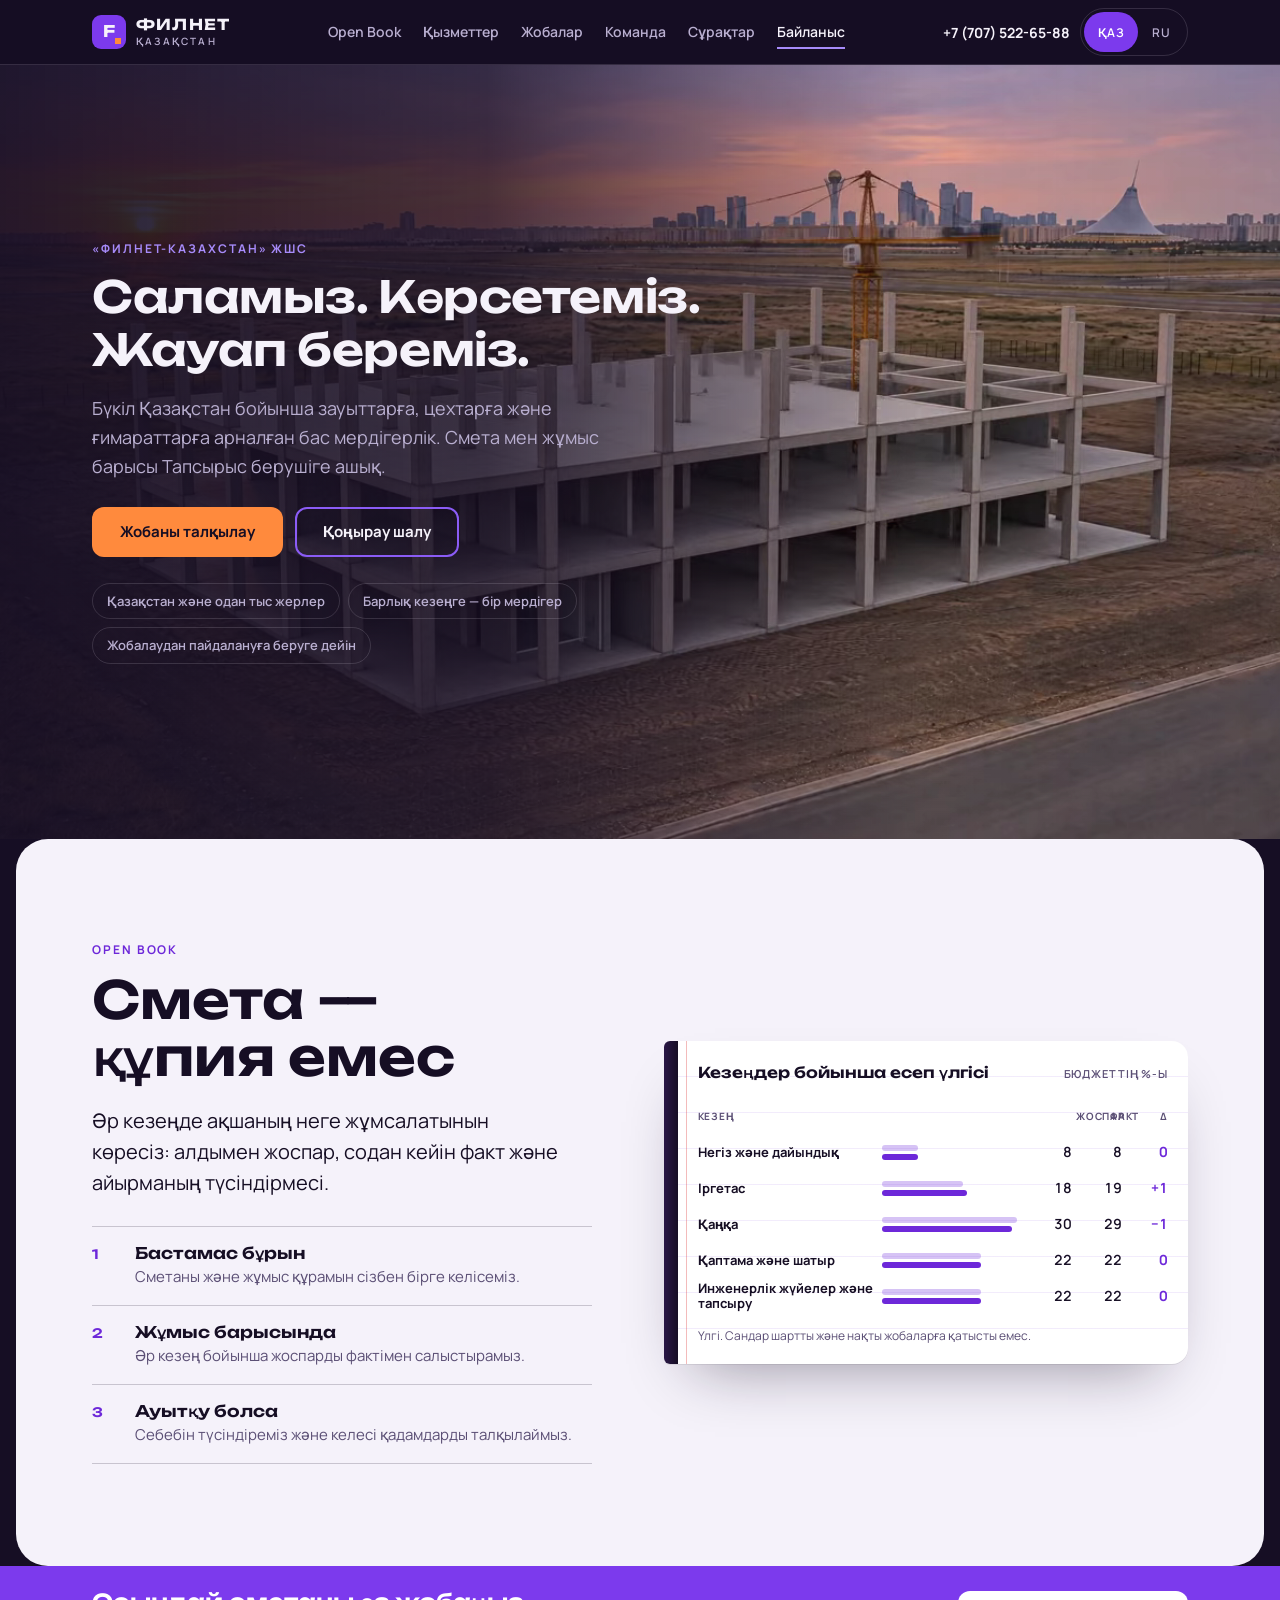
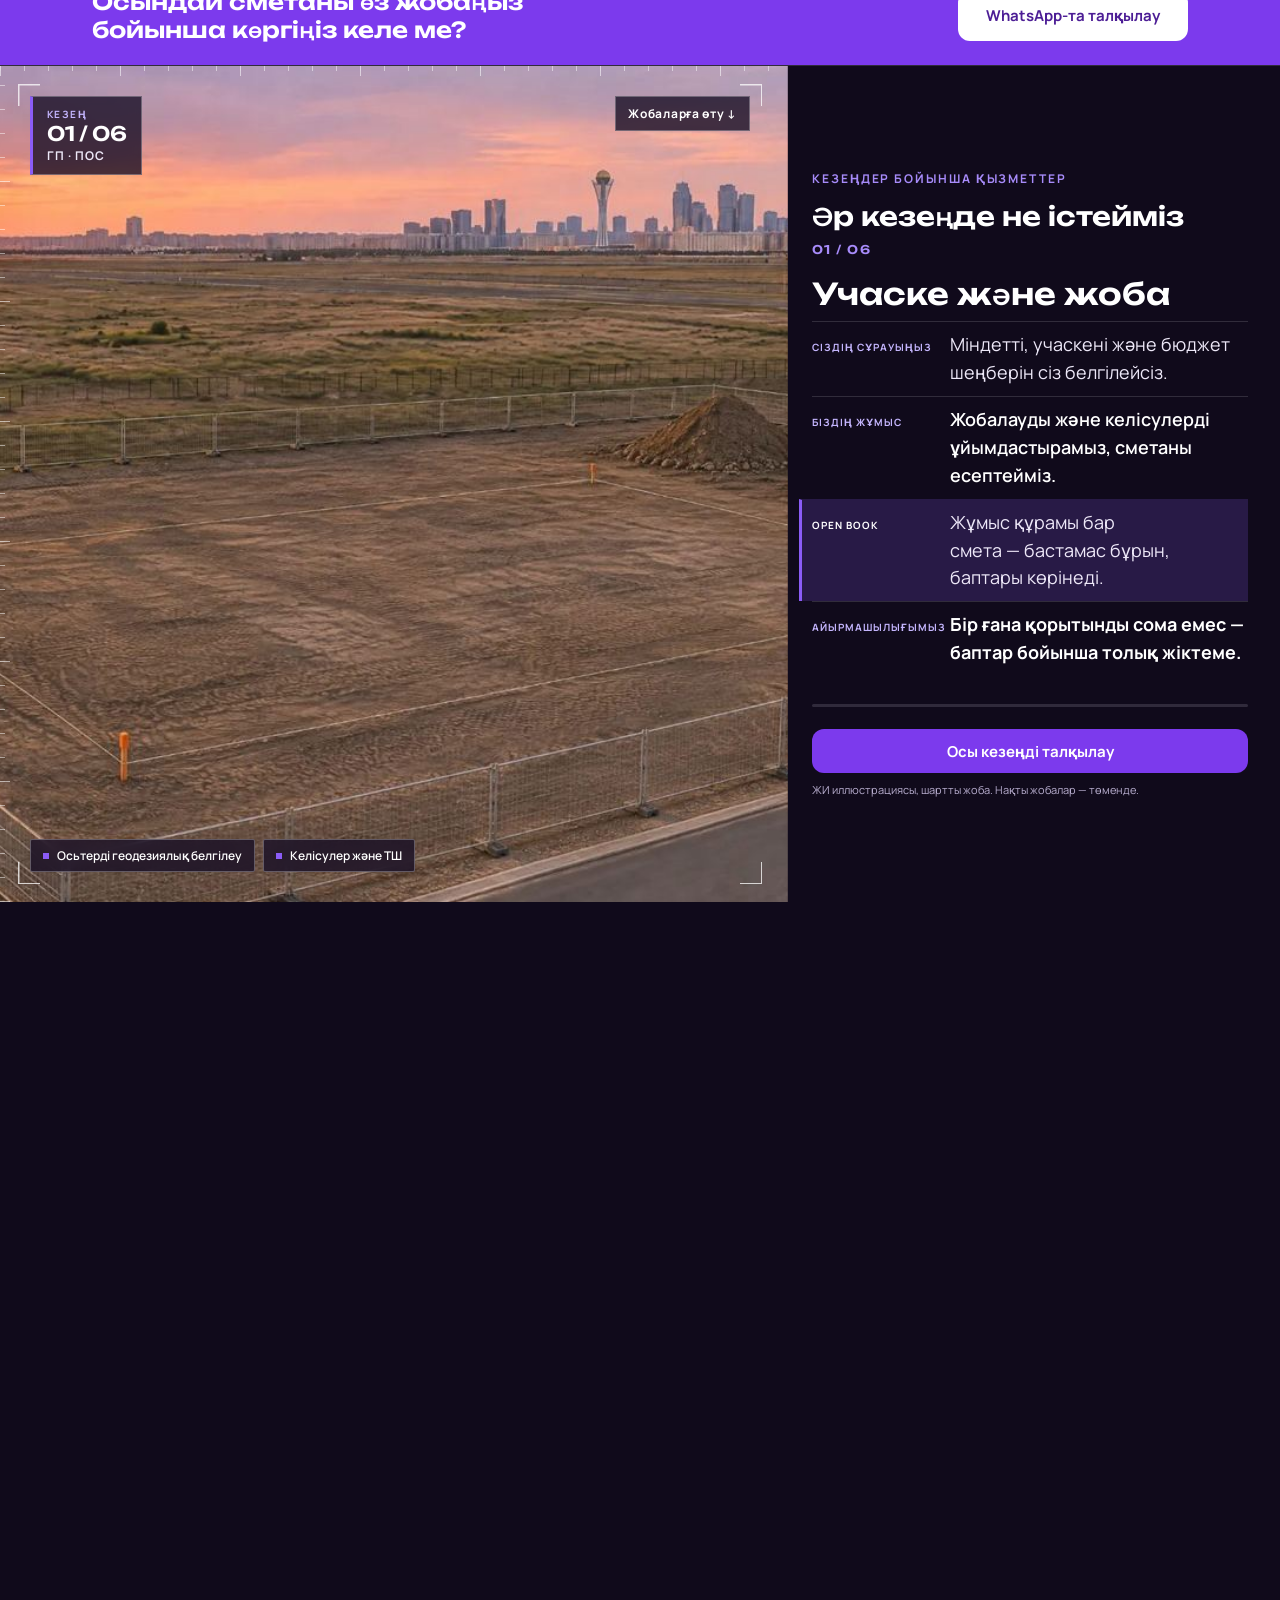
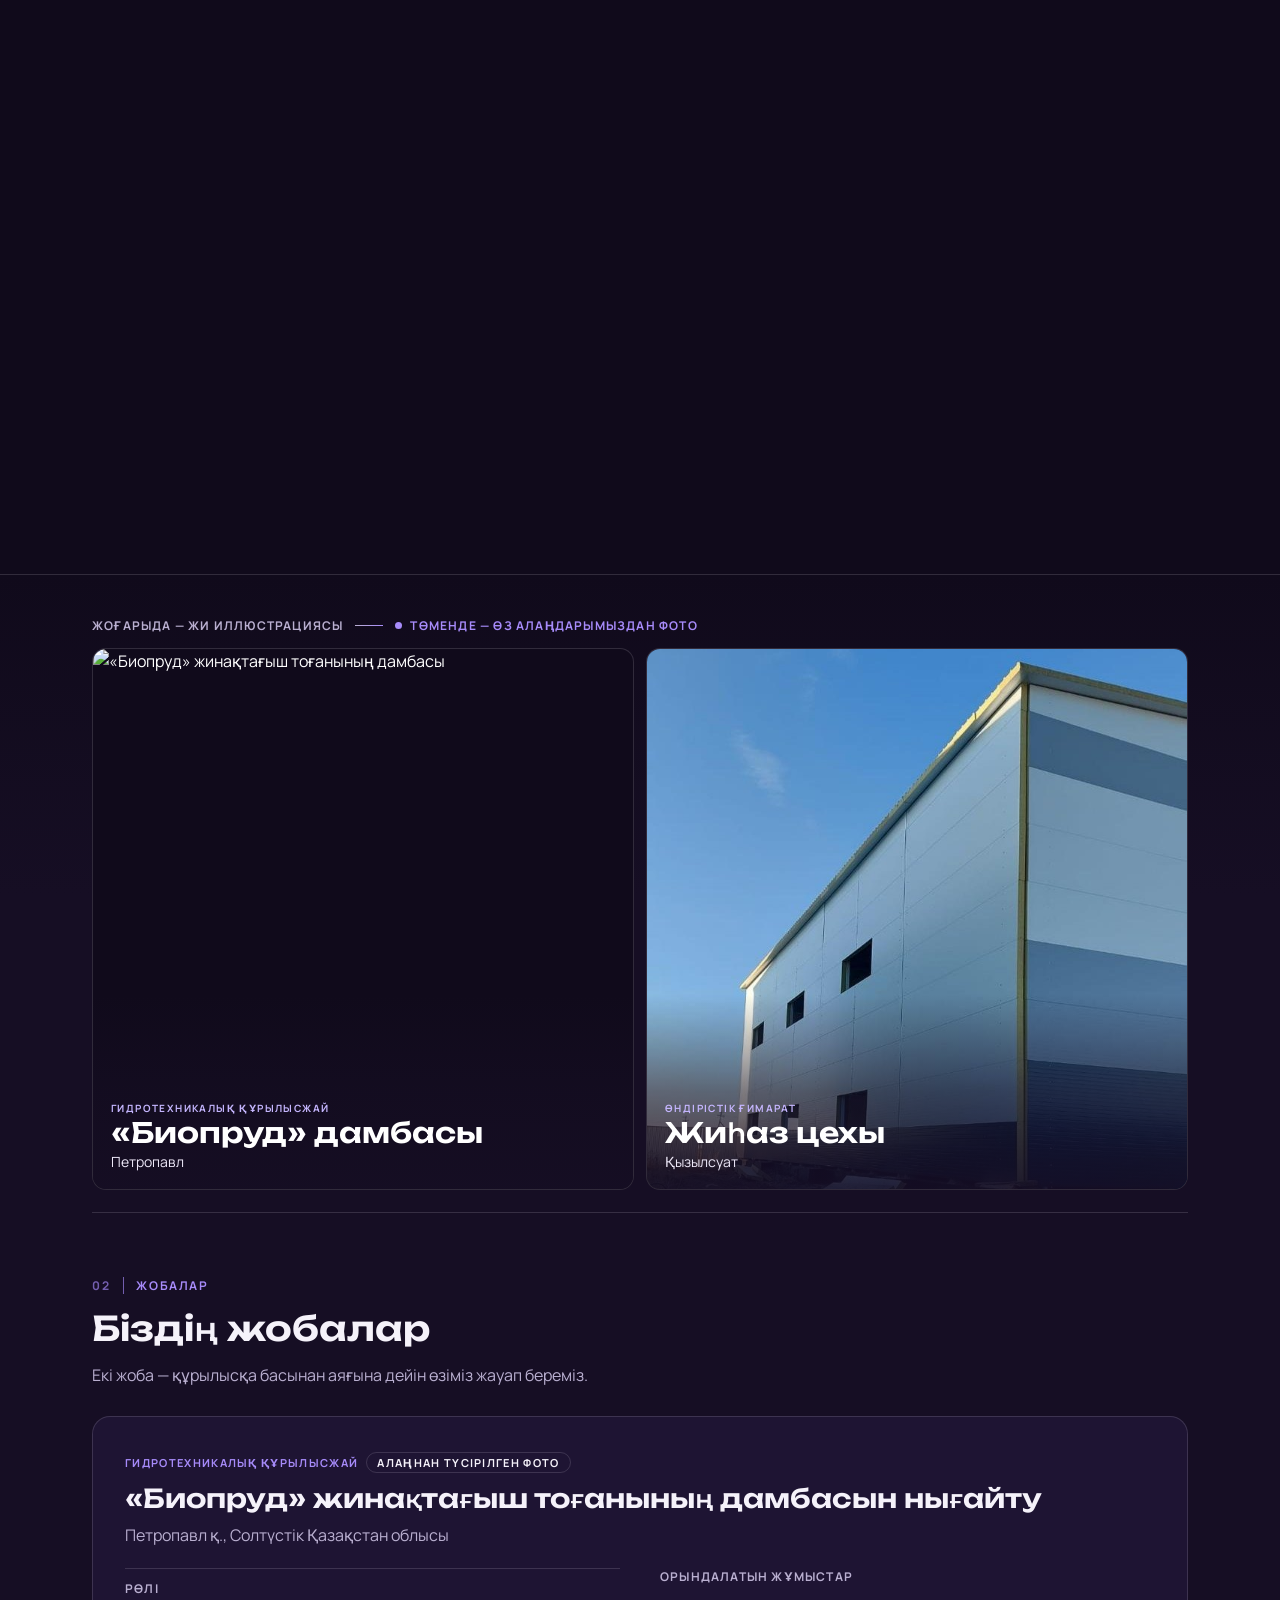
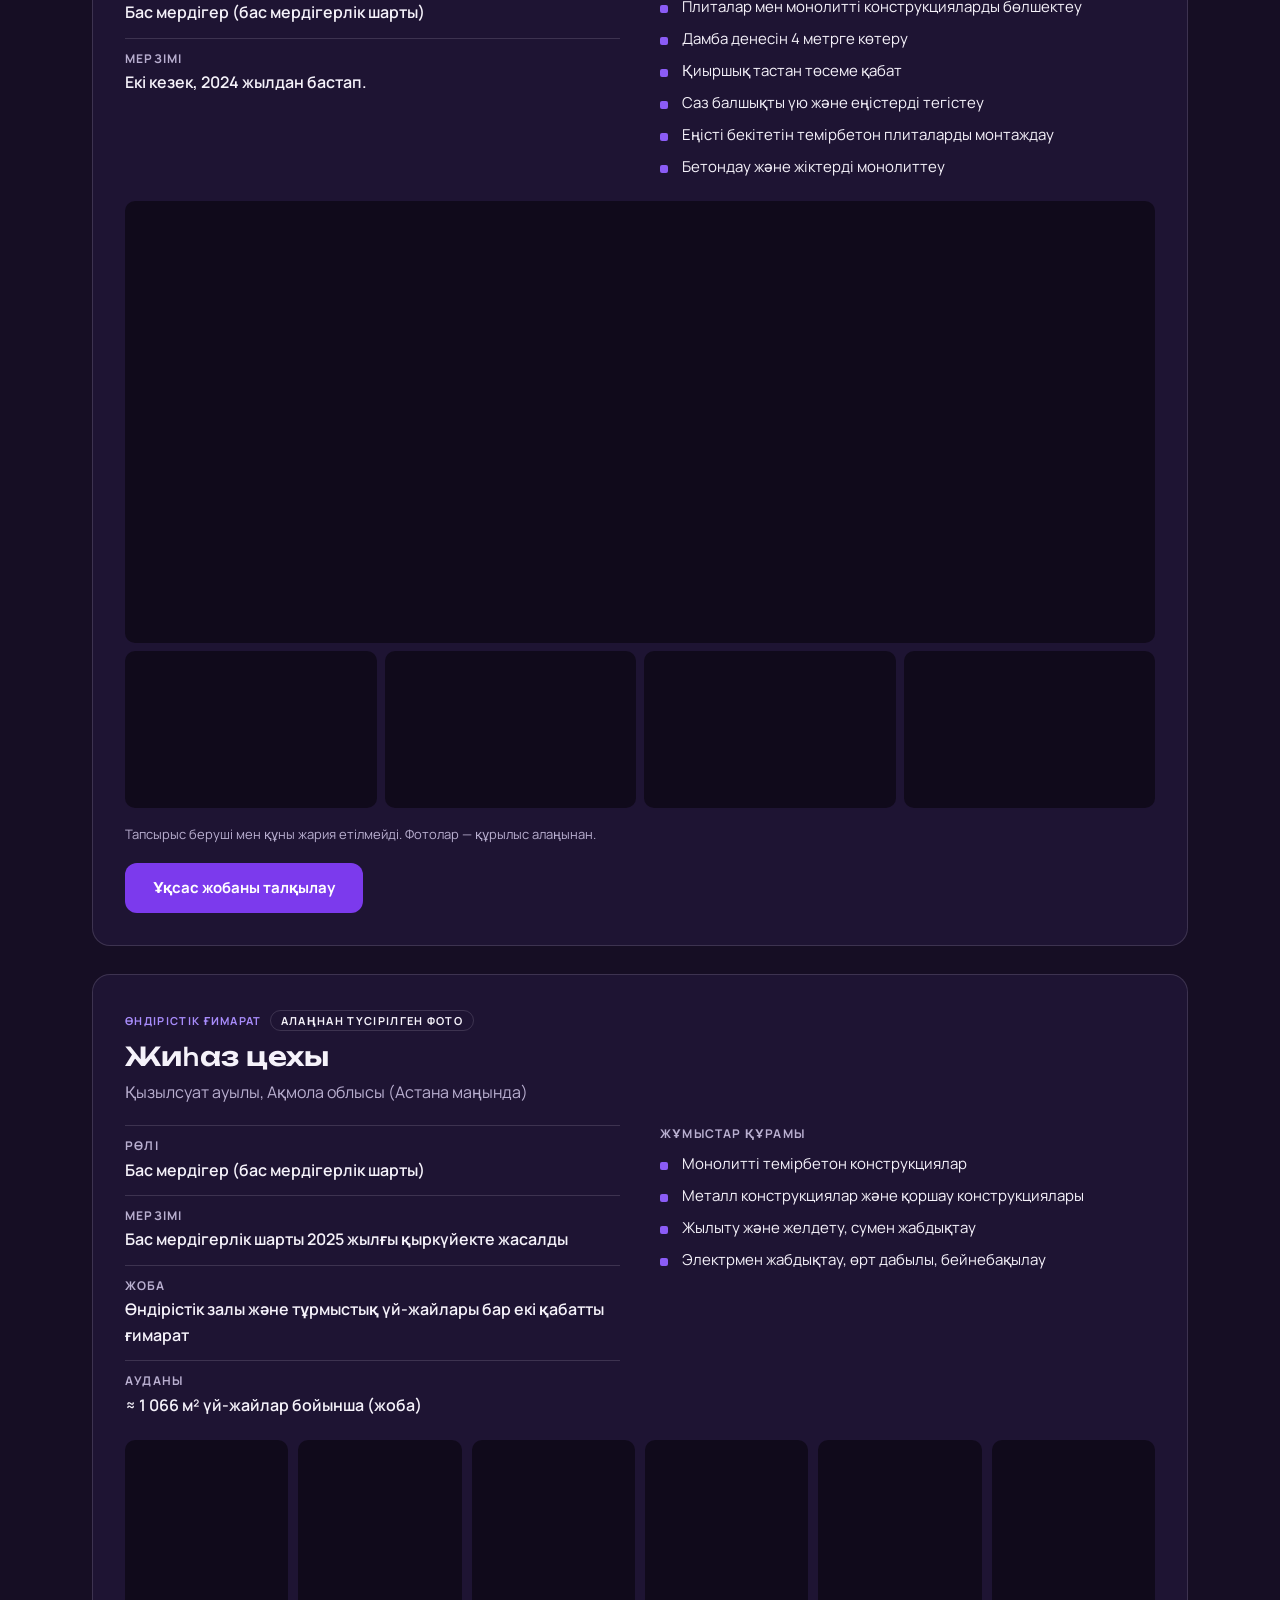
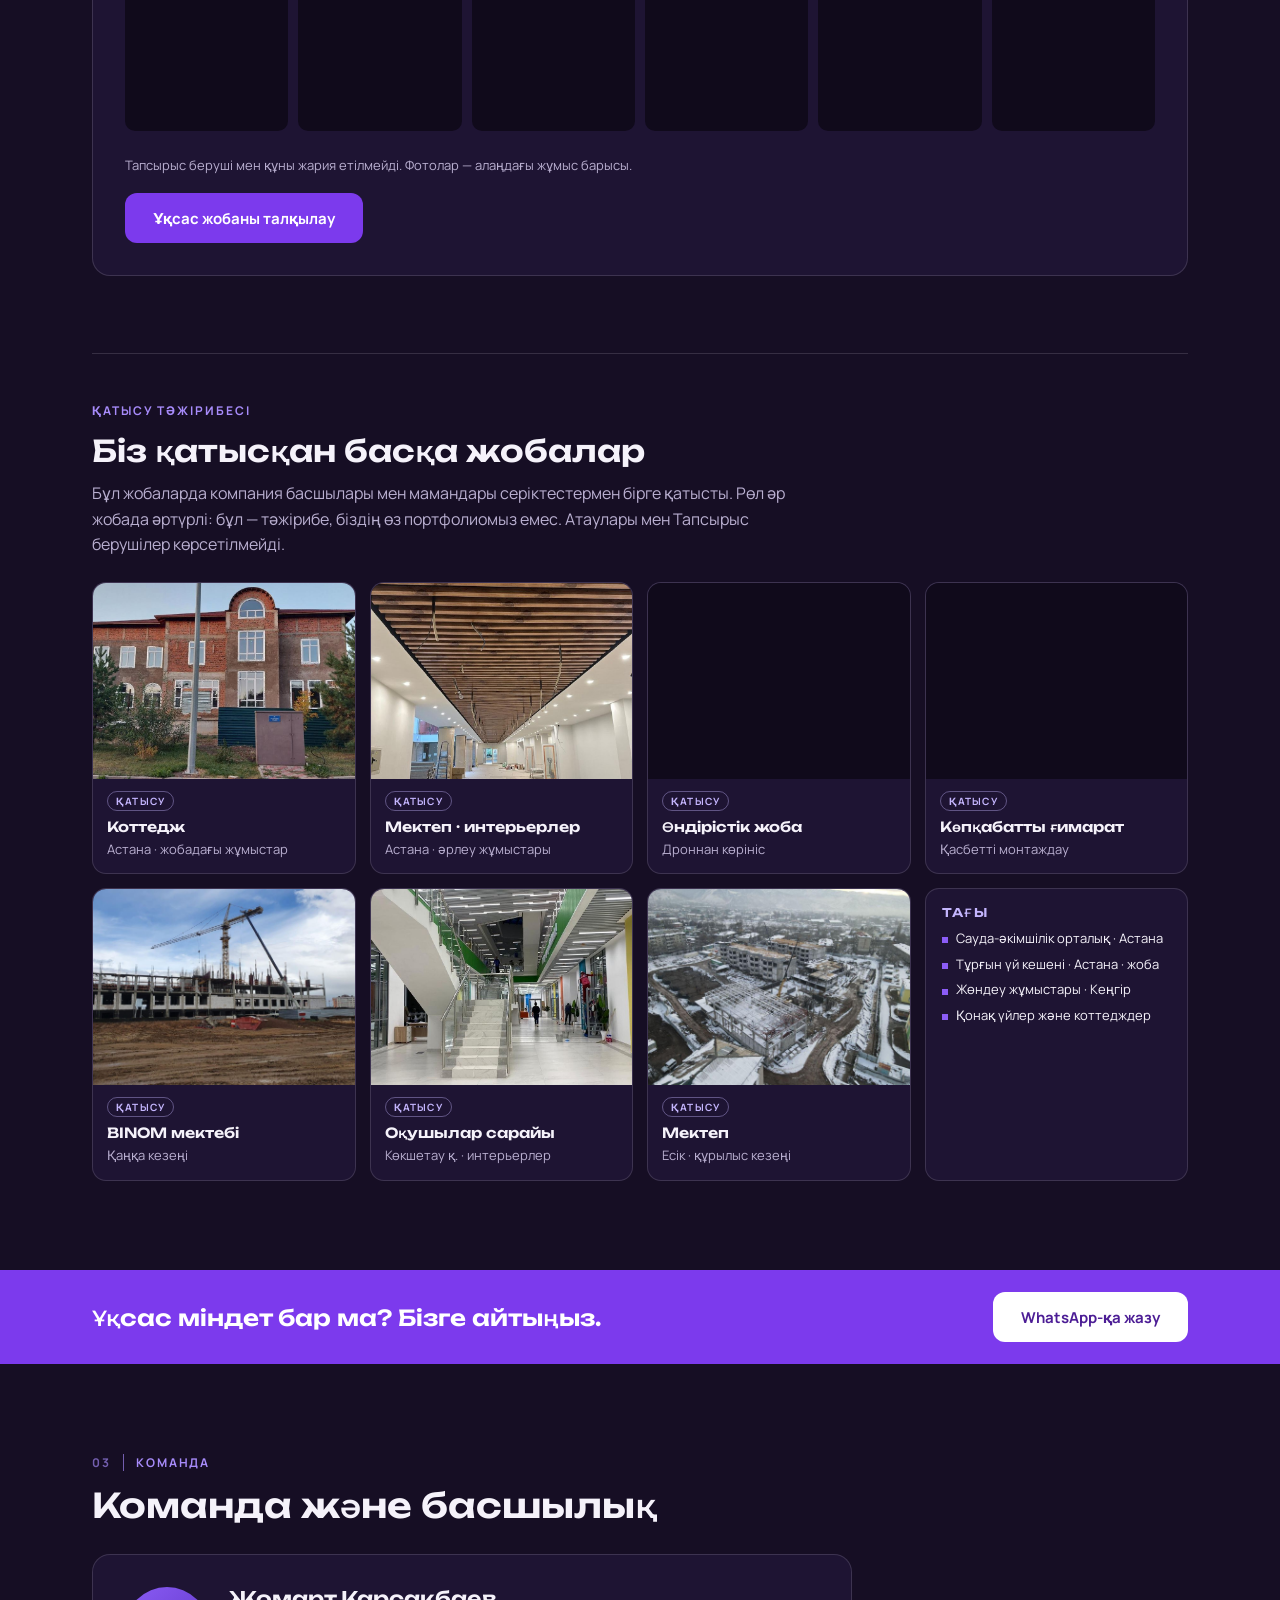
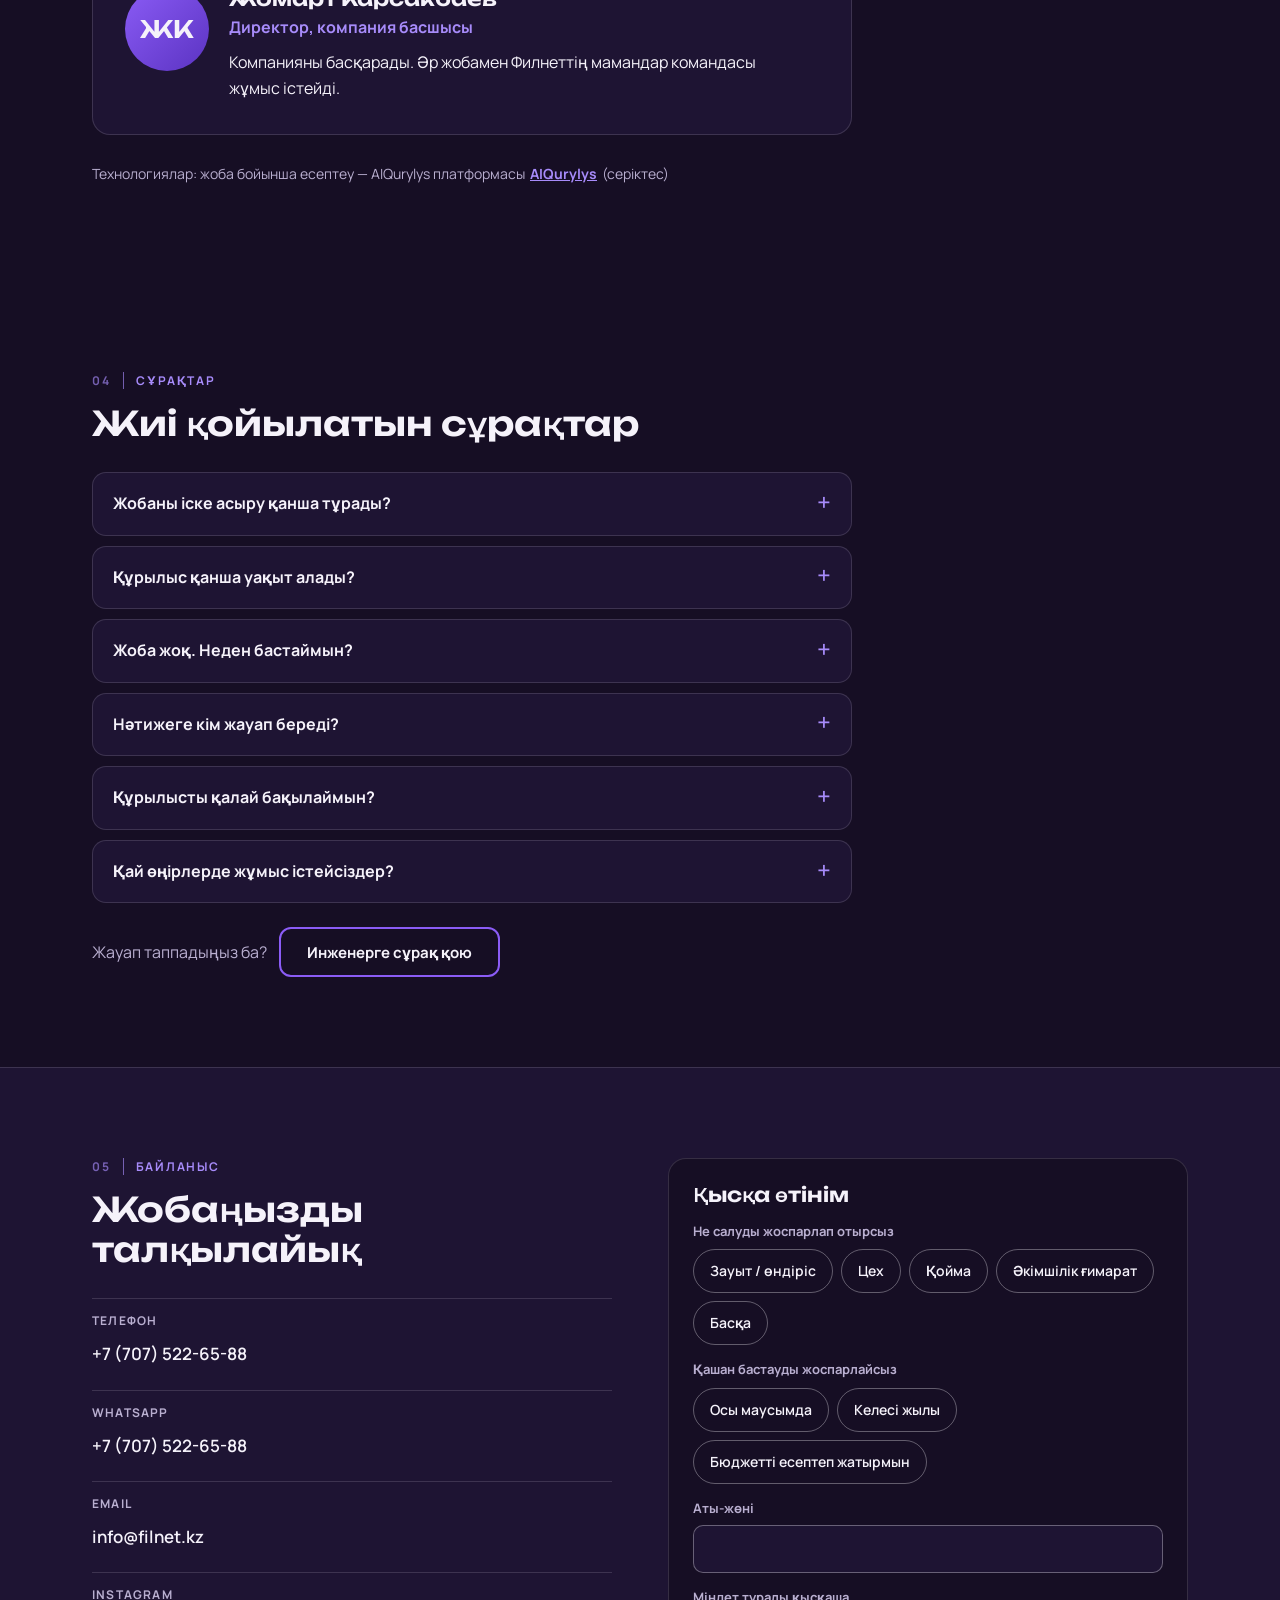
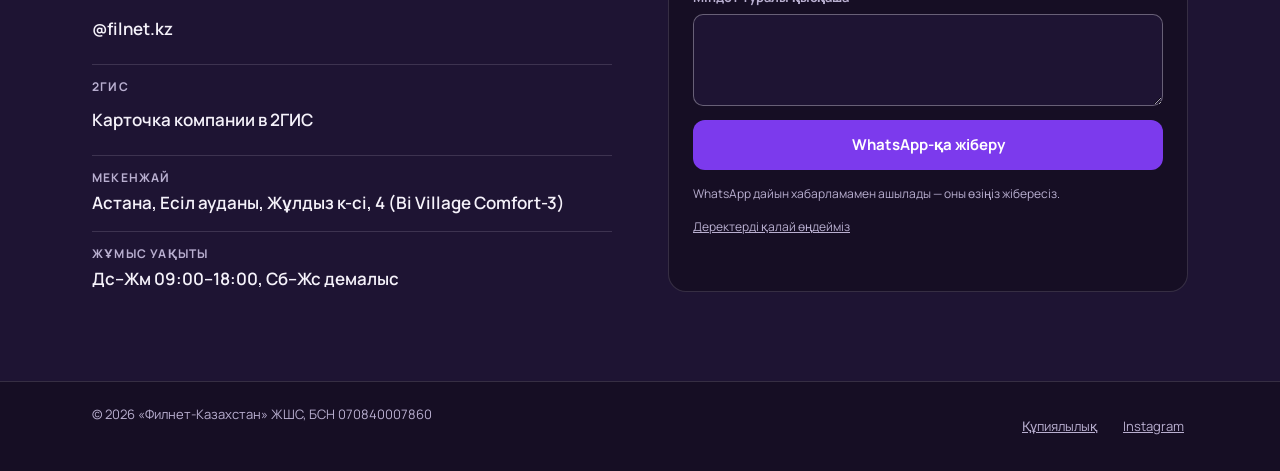
==== commit 1c9082ab: "Experience card: Kokshetau school students' palace (owner-provided) Co-Authored-By: Claude Sonnet 5." ====
--- a/index.html
+++ b/index.html
@@ -29,7 +29,7 @@
 <link rel="preconnect" href="https://fonts.googleapis.com">
 <link rel="preconnect" href="https://fonts.gstatic.com" crossorigin>
 <link href="https://fonts.googleapis.com/css2?family=Manrope:wght@400;500;600;700&family=Unbounded:wght@500;600;700&family=Montserrat:wght@600;700;800&family=Inter:wght@400;500;600;700&display=swap" rel="stylesheet">
-<link rel="stylesheet" href="css/style.css?v=30">
+<link rel="stylesheet" href="css/style.css?v=31">
 </head>
 <body>
 
@@ -266,8 +266,8 @@
           <figcaption><span class="xp-tag" data-i18n="xp.tag">Қатысу</span><b data-i18n="xp.5t">BINOM мектебі</b><em data-i18n="xp.5m">Қаңқа кезеңі</em></figcaption>
         </figure>
         <figure class="xp-card">
-          <button class="ph-btn" type="button" data-lb="assets/exp-6.jpg"><img loading="lazy" decoding="async" src="assets/exp-6.jpg" width="825" height="1100" alt="Қоғамдық ғимарат: Көкшетау · интерьерлер" data-i18n-alt="xp.6a"></button>
-          <figcaption><span class="xp-tag" data-i18n="xp.tag">Қатысу</span><b data-i18n="xp.6t">Қоғамдық ғимарат</b><em data-i18n="xp.6m">Көкшетау · интерьерлер</em></figcaption>
+          <button class="ph-btn" type="button" data-lb="assets/exp-6.jpg"><img loading="lazy" decoding="async" src="assets/exp-6.jpg" width="825" height="1100" alt="Оқушылар сарайы, Көкшетау қ.: интерьерлер" data-i18n-alt="xp.6a"></button>
+          <figcaption><span class="xp-tag" data-i18n="xp.tag">Қатысу</span><b data-i18n="xp.6t">Оқушылар сарайы</b><em data-i18n="xp.6m">Көкшетау қ. · интерьерлер</em></figcaption>
         </figure>
         <figure class="xp-card">
           <button class="ph-btn" type="button" data-lb="assets/exp-7.jpg"><img loading="lazy" decoding="async" src="assets/exp-7.jpg" width="1100" height="825" alt="Мектеп: Есік · құрылыс кезеңі" data-i18n-alt="xp.7a"></button>
@@ -379,6 +379,6 @@
 
 <div class="lb" id="lb" role="dialog" aria-modal="true" hidden><button type="button" class="lb-x" aria-label="Жабу" data-i18n-aria="lb.close">×</button><img alt=""></div>
 
-<script src="js/main.js?v=30"></script>
+<script src="js/main.js?v=31"></script>
 </body>
 </html>
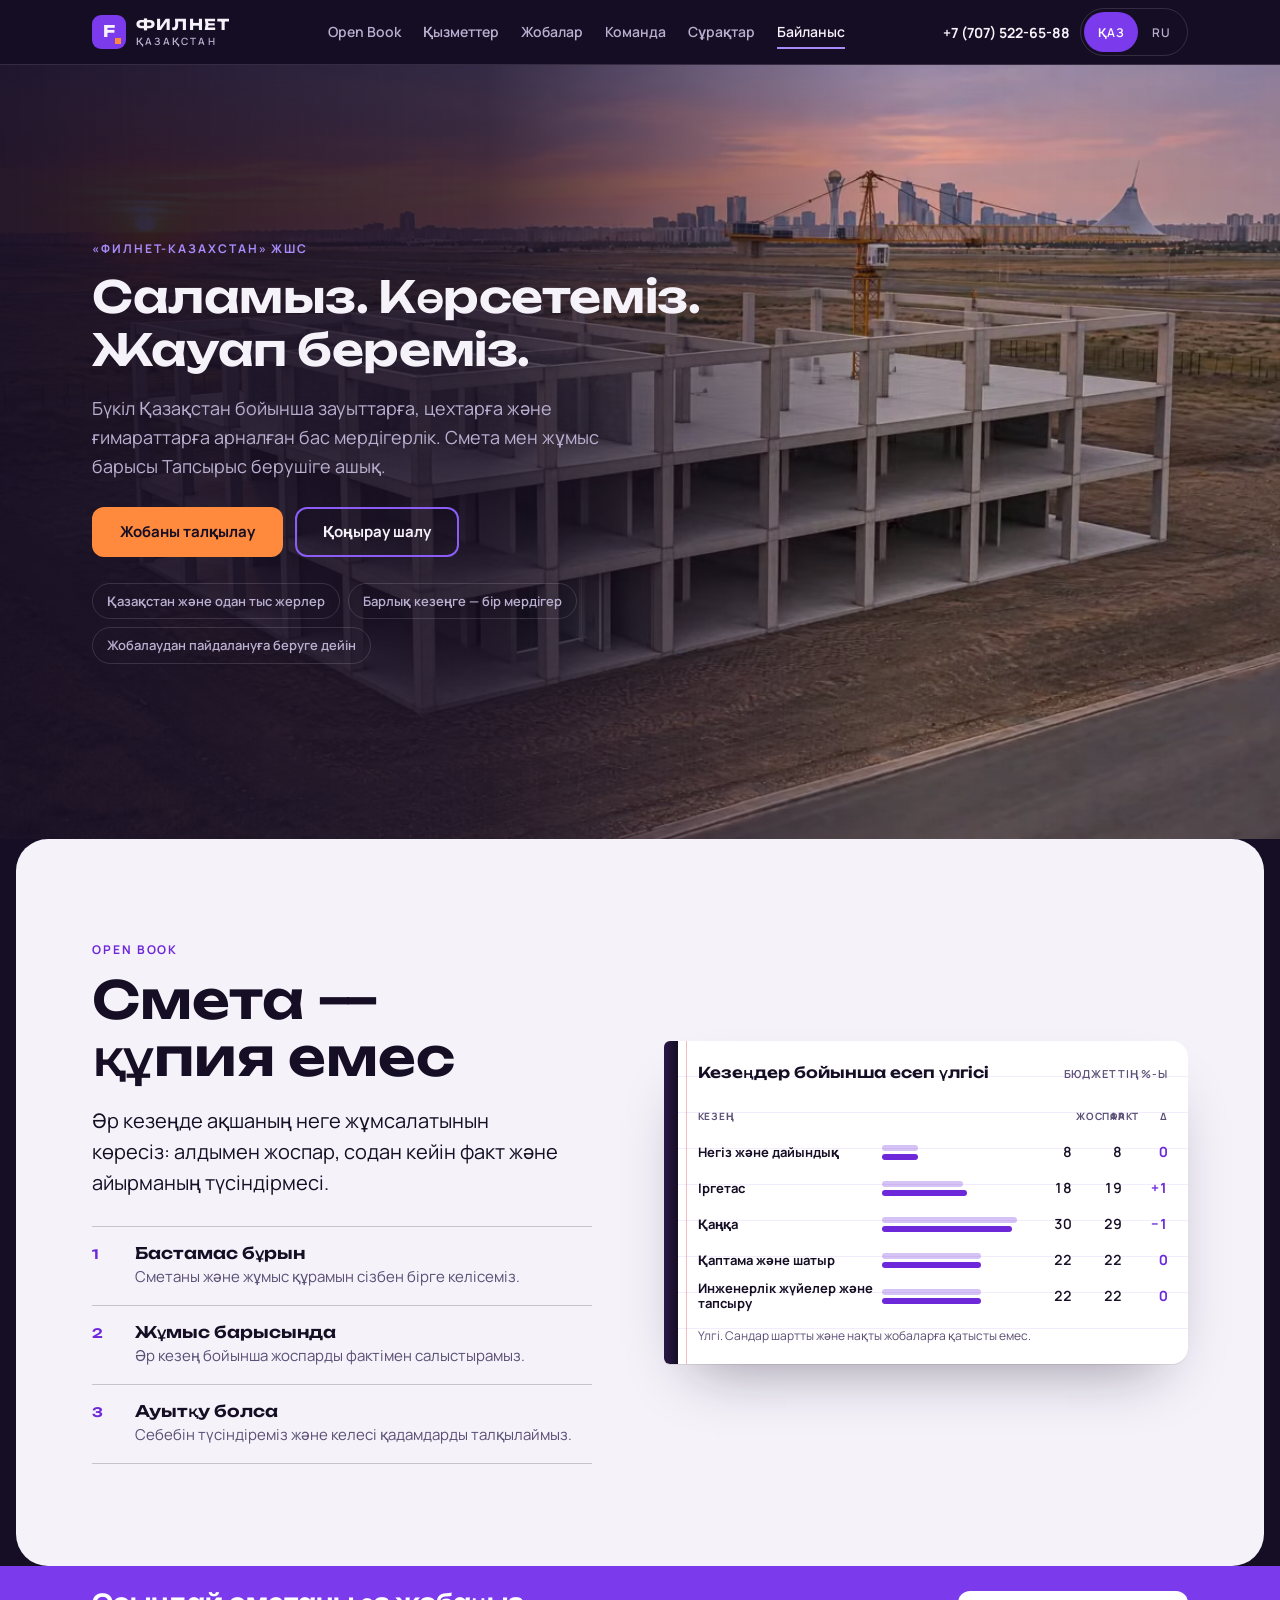
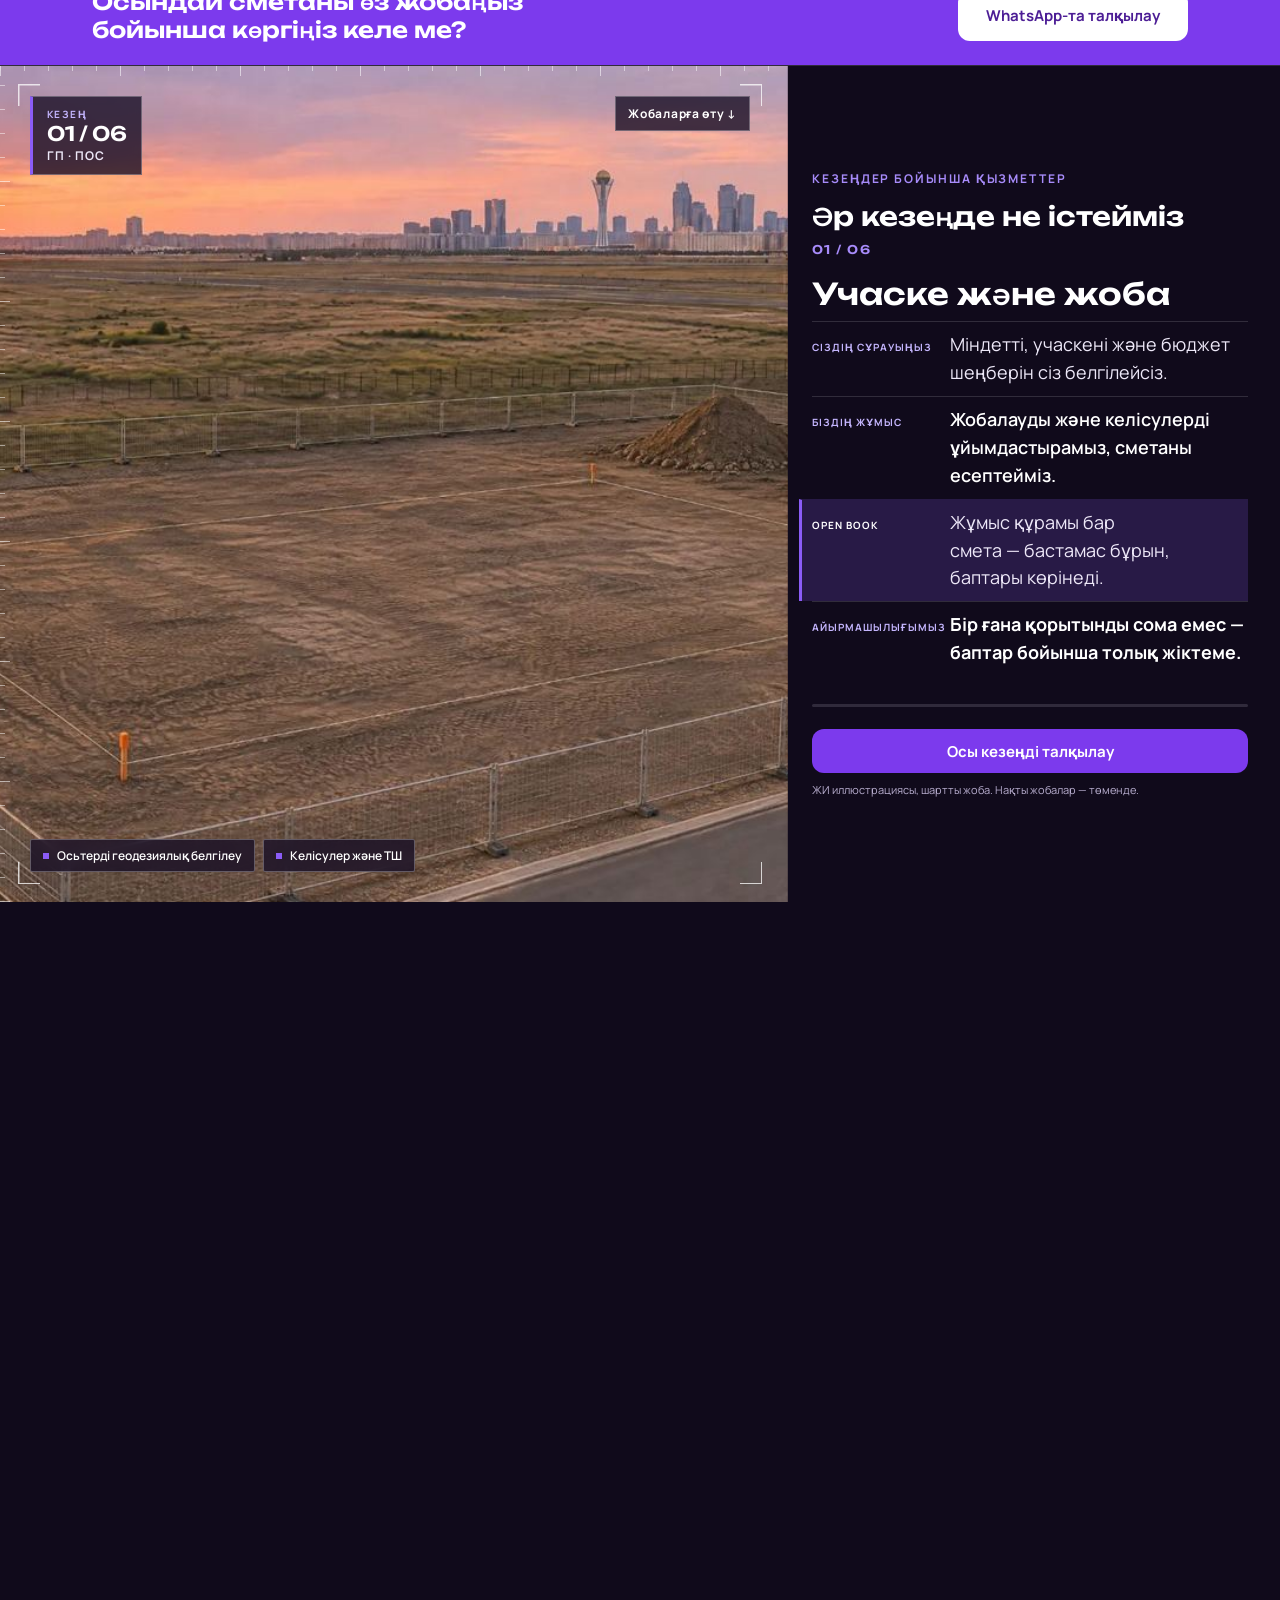
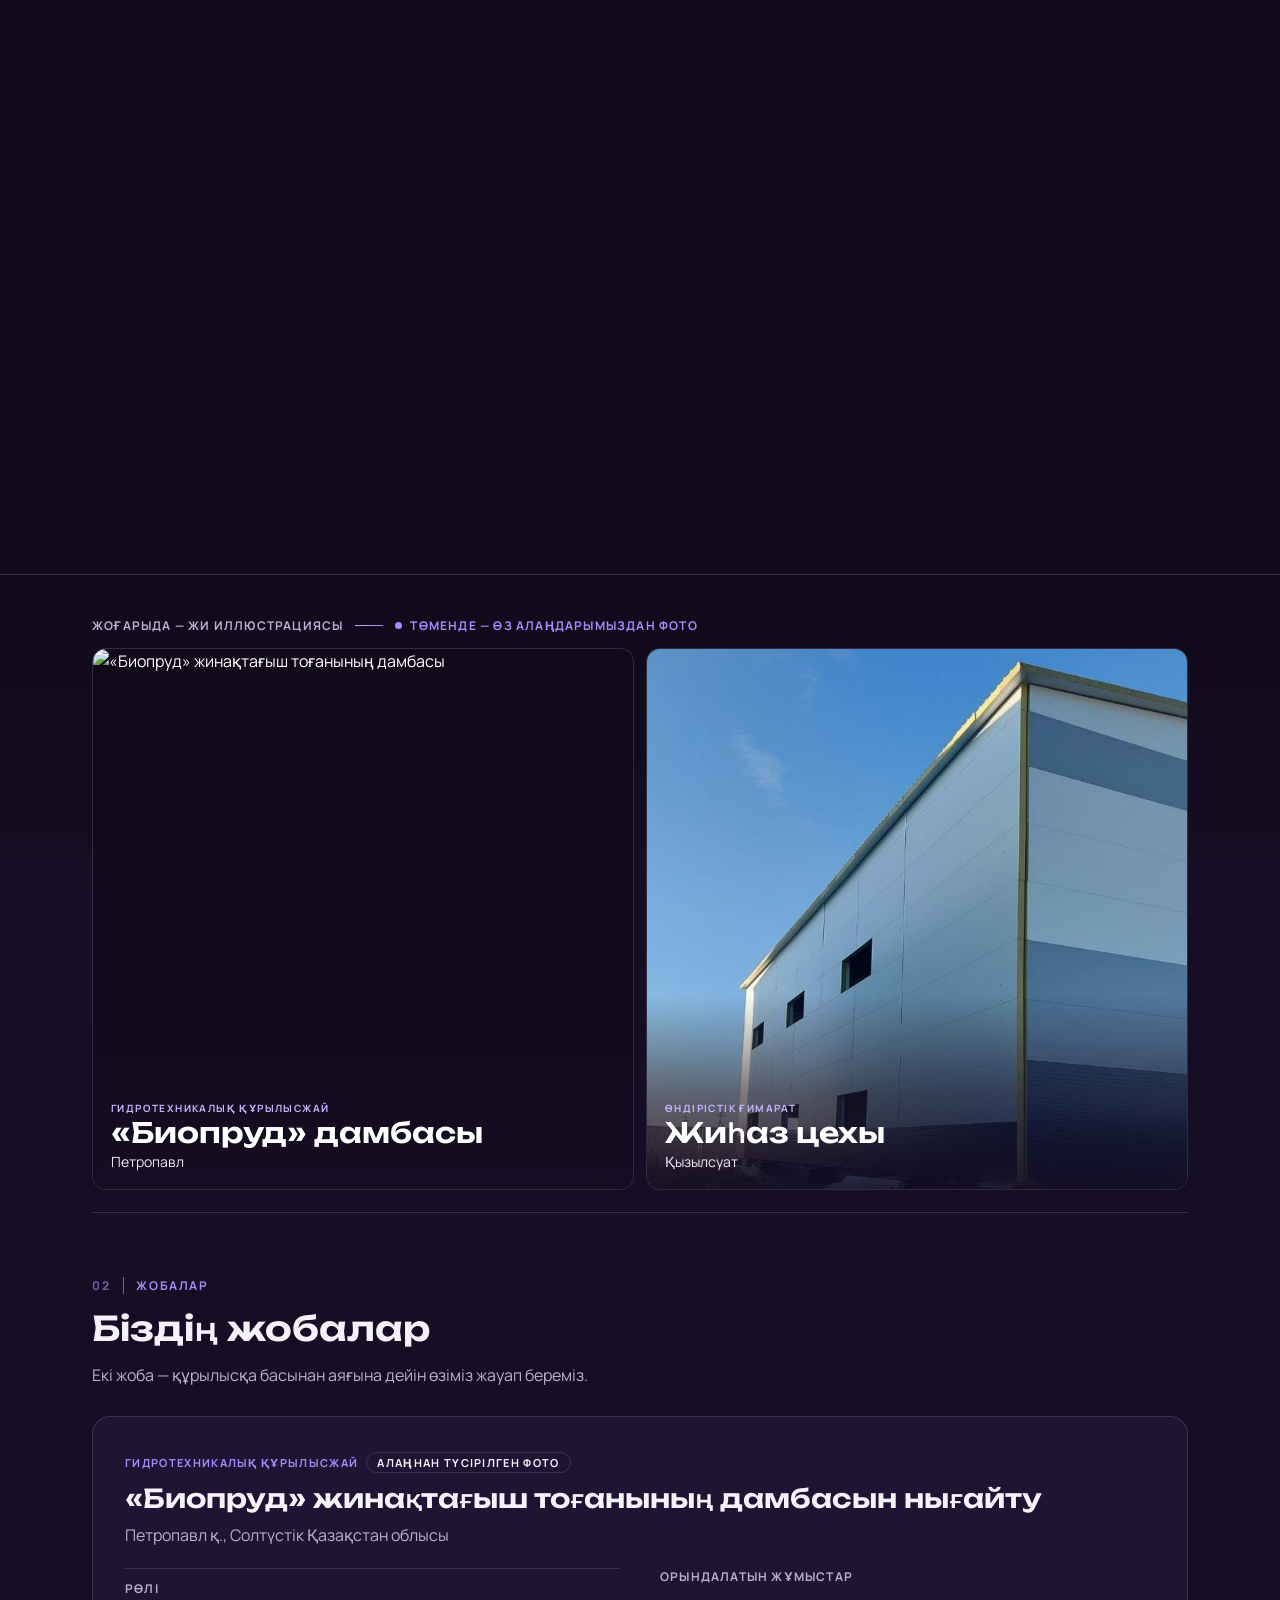
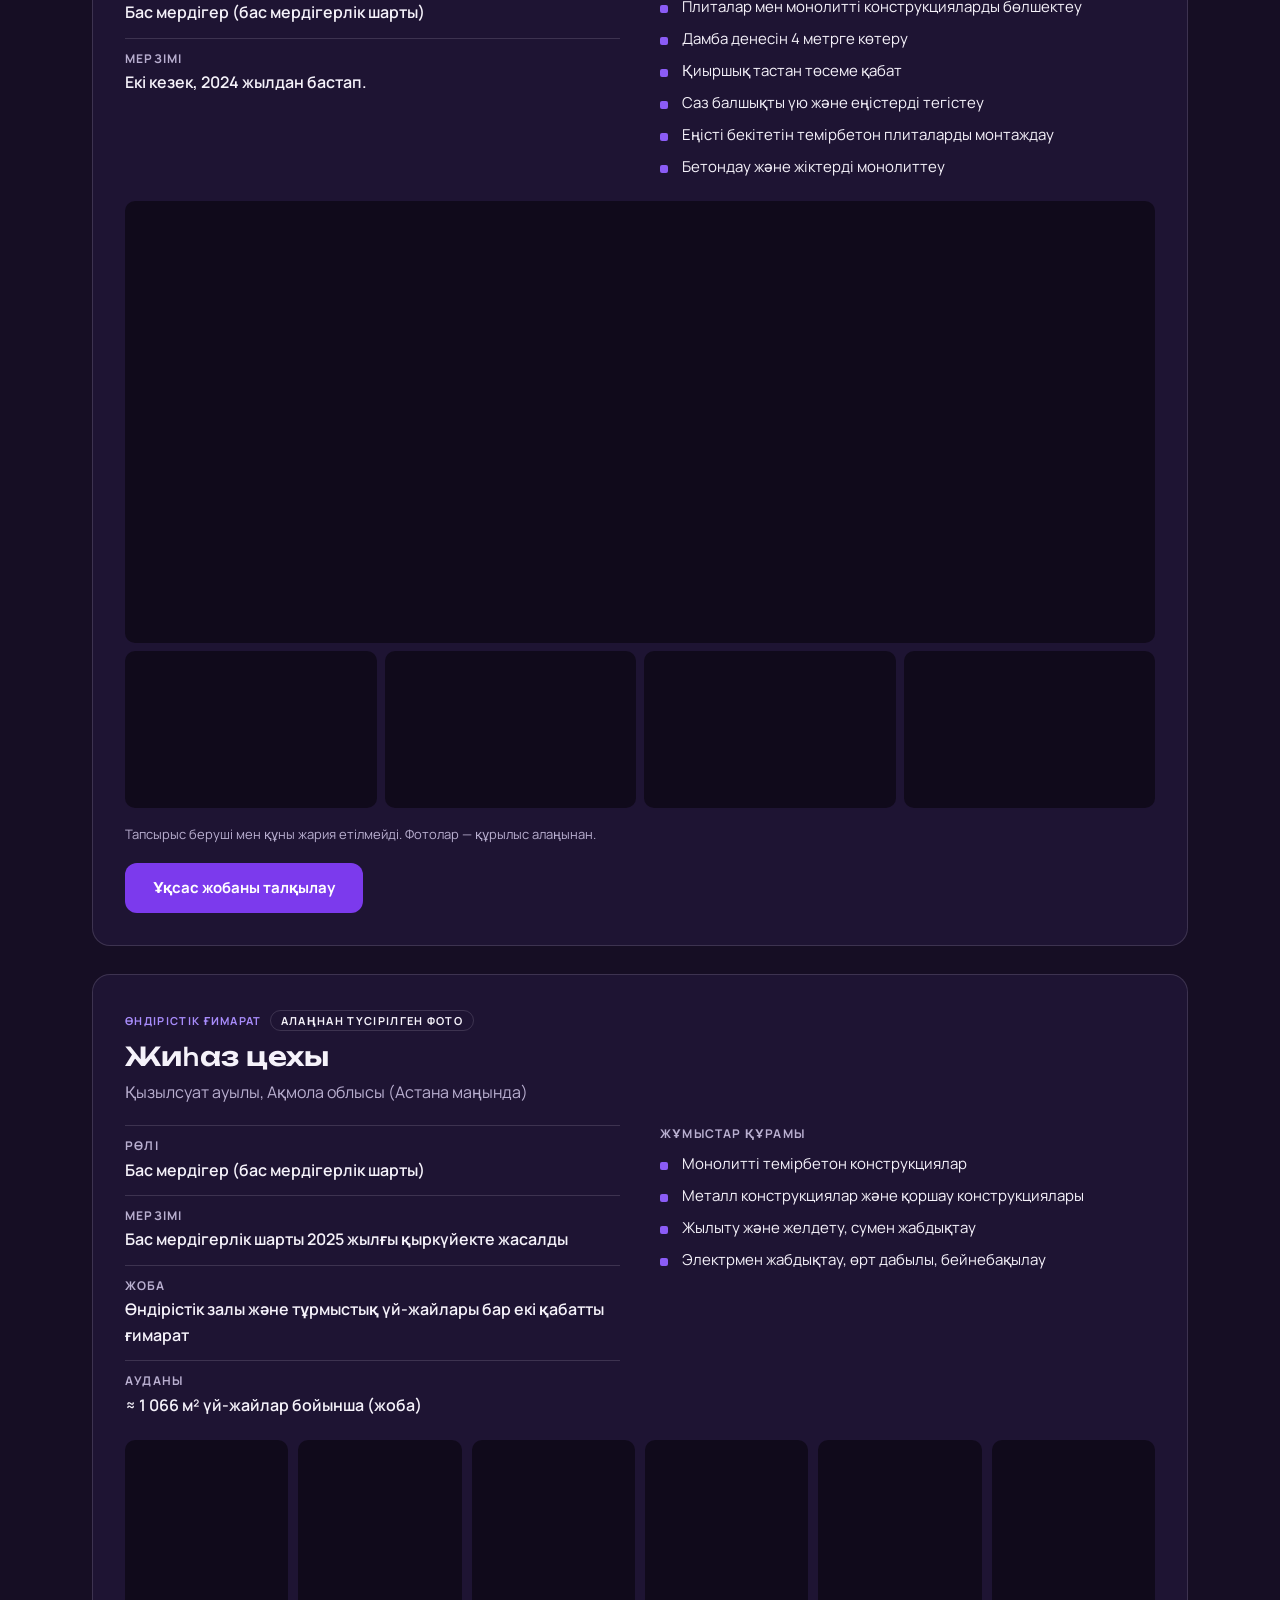
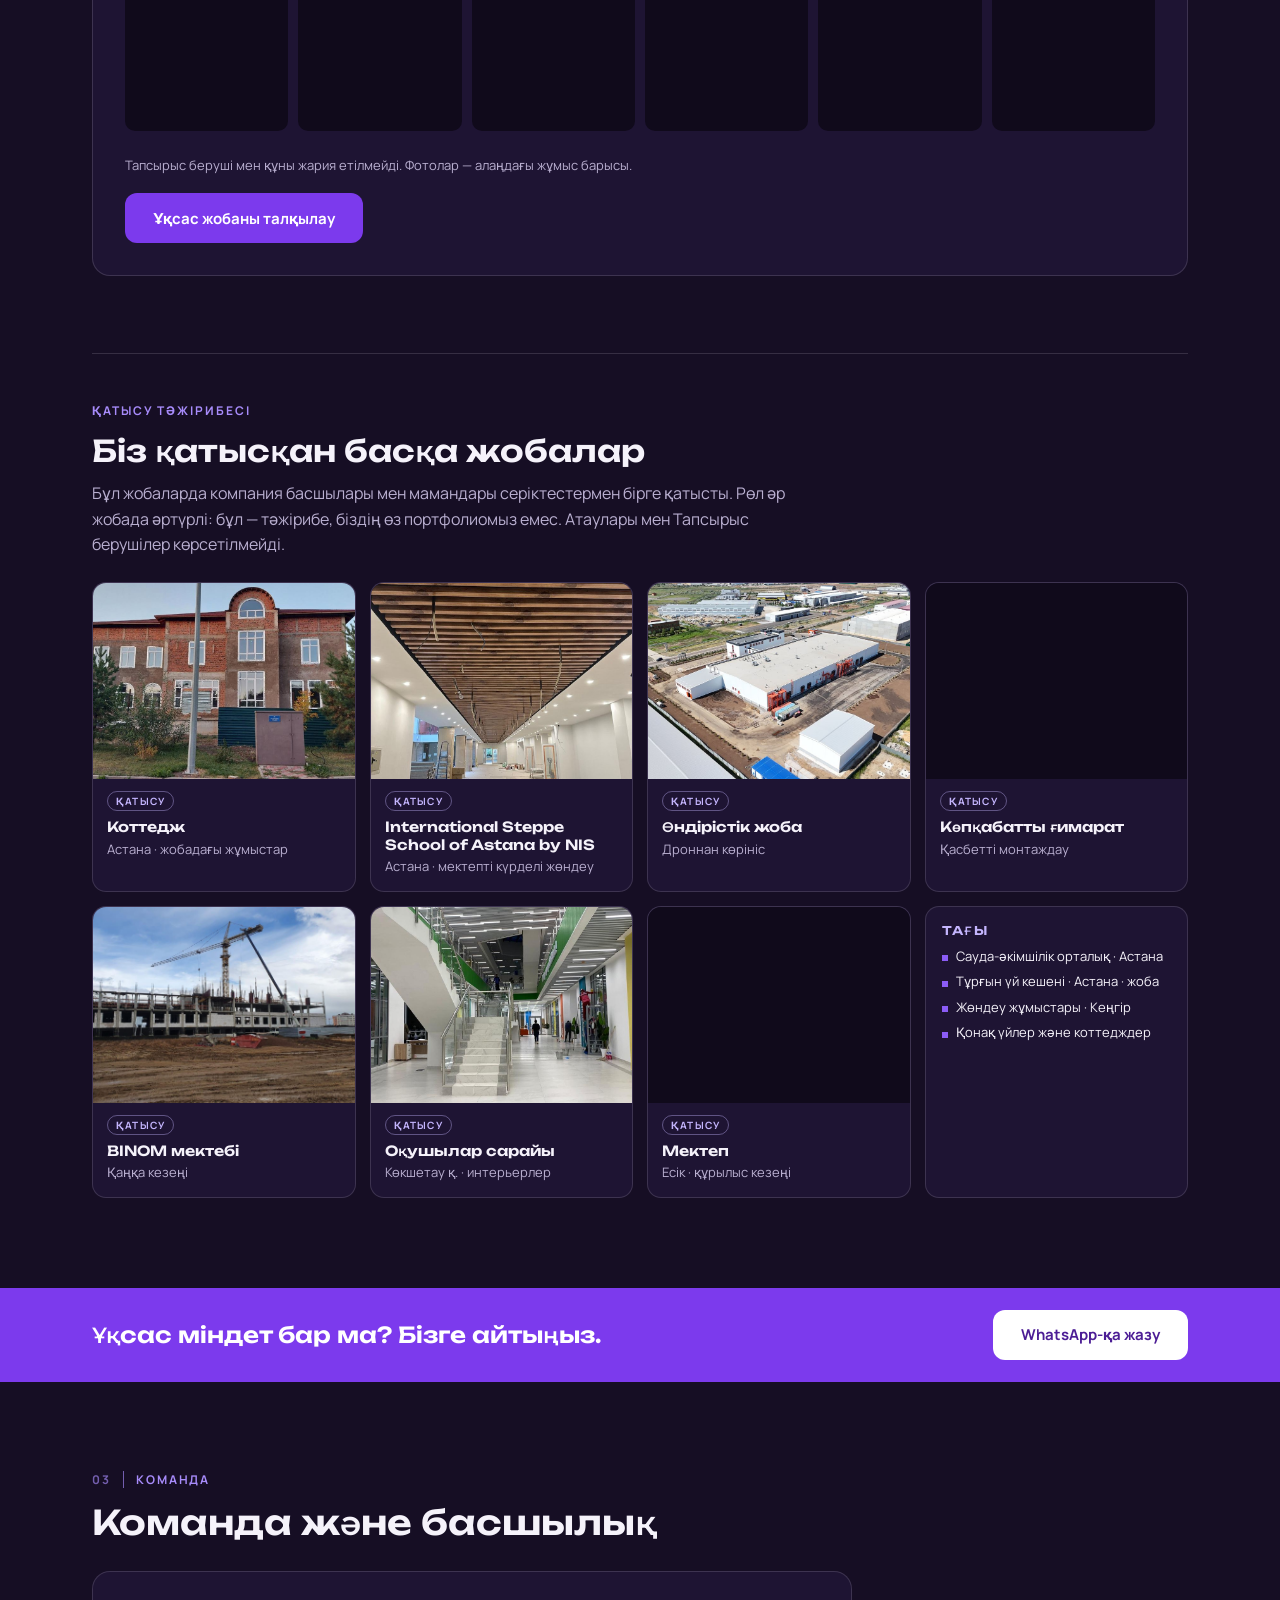
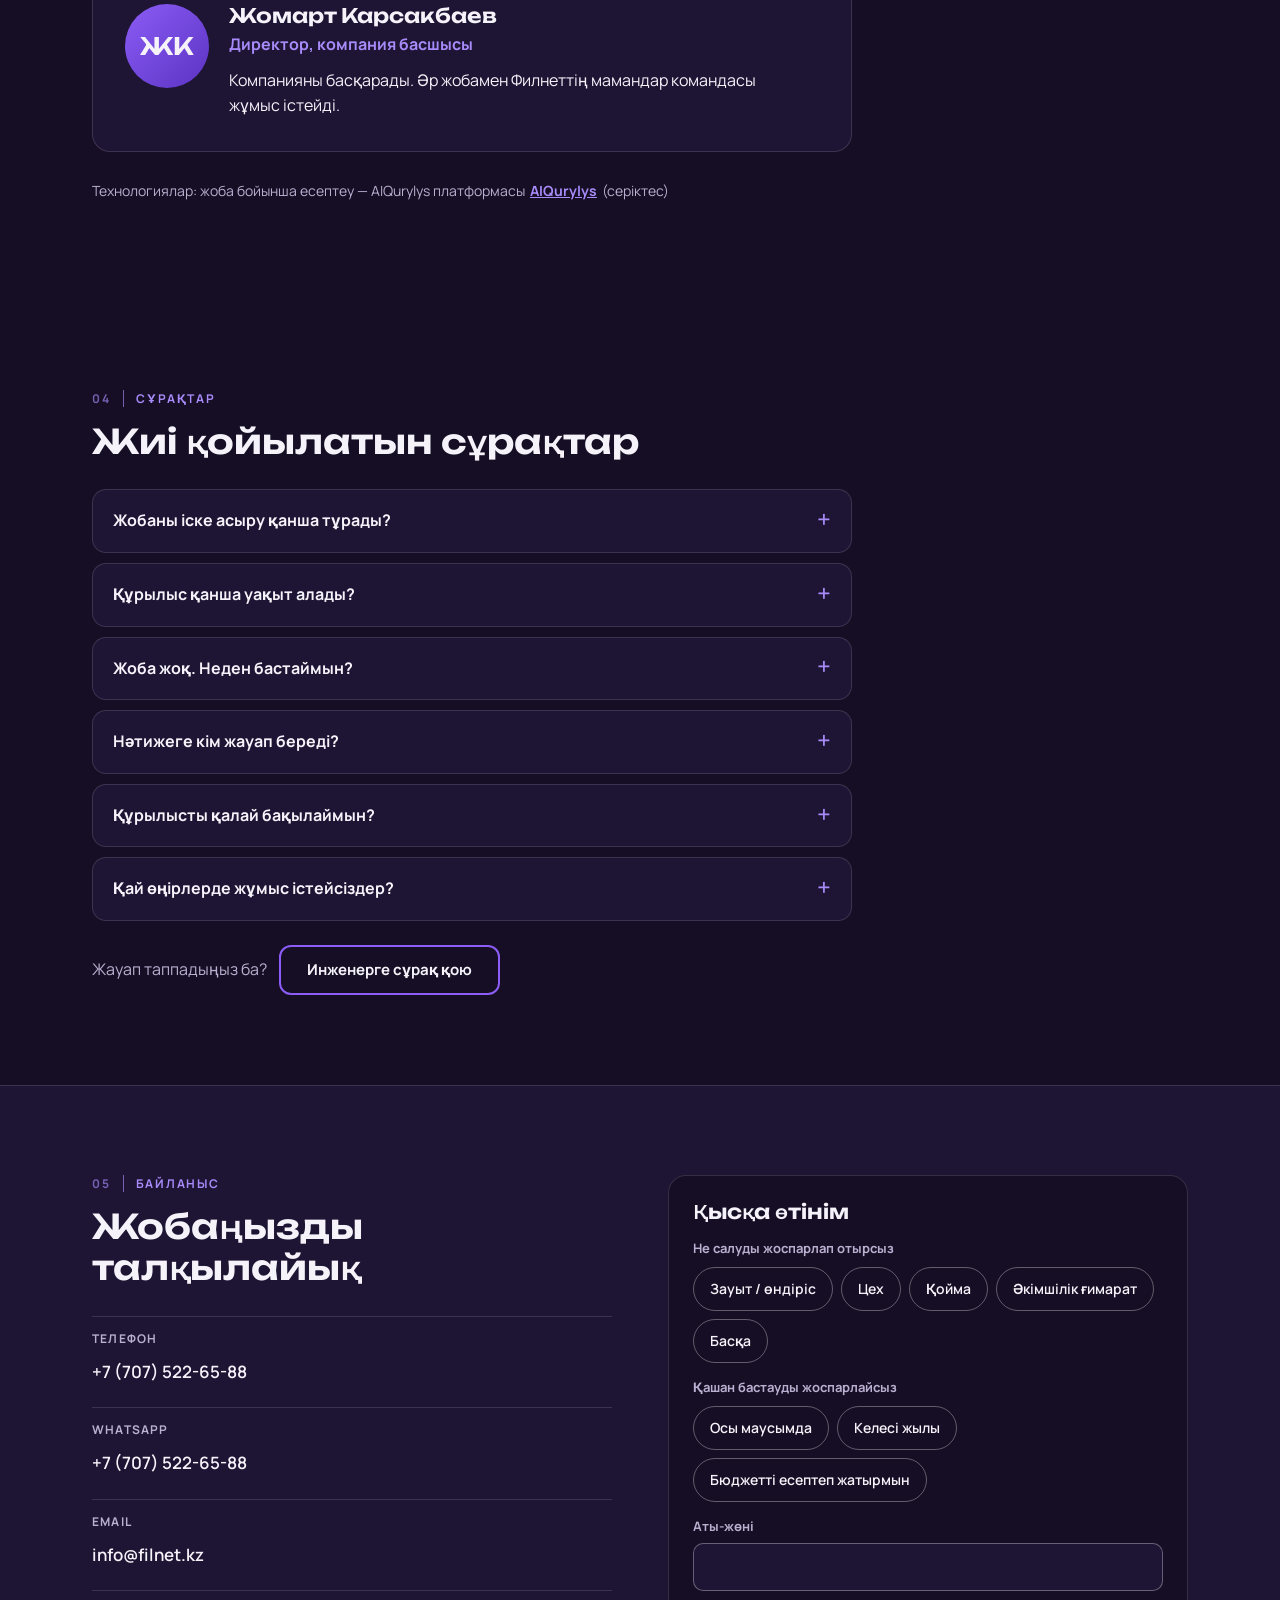
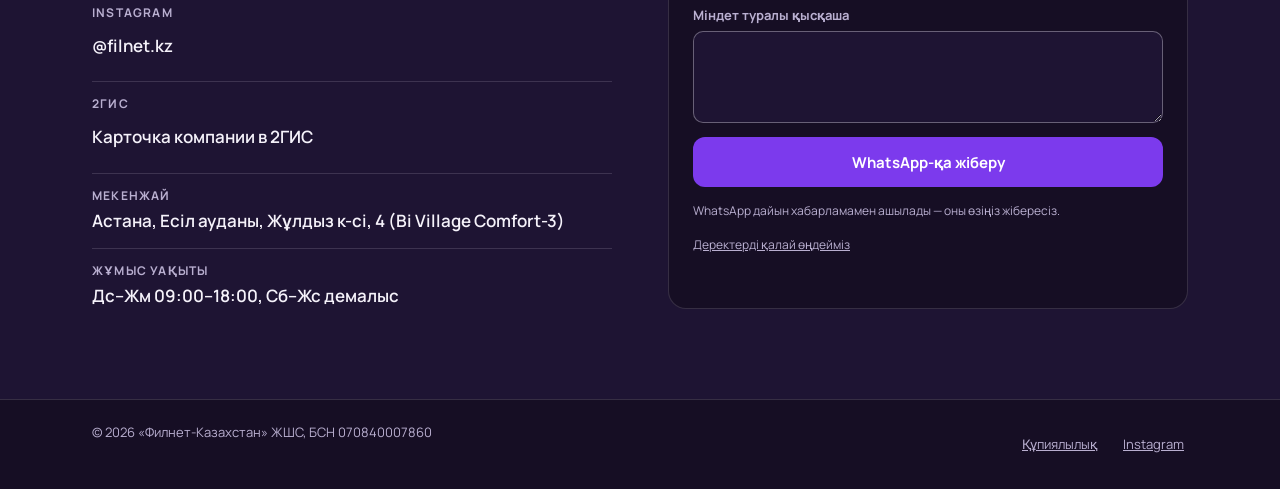
==== commit 2c26f411: "Experience card: school capital renovation (owner-provided name) Co-Authored-By: Claude Sonnet 5.5 <" ====
--- a/index.html
+++ b/index.html
@@ -29,7 +29,7 @@
 <link rel="preconnect" href="https://fonts.googleapis.com">
 <link rel="preconnect" href="https://fonts.gstatic.com" crossorigin>
 <link href="https://fonts.googleapis.com/css2?family=Manrope:wght@400;500;600;700&family=Unbounded:wght@500;600;700&family=Montserrat:wght@600;700;800&family=Inter:wght@400;500;600;700&display=swap" rel="stylesheet">
-<link rel="stylesheet" href="css/style.css?v=31">
+<link rel="stylesheet" href="css/style.css?v=32">
 </head>
 <body>
 
@@ -250,8 +250,8 @@
           <figcaption><span class="xp-tag" data-i18n="xp.tag">Қатысу</span><b data-i18n="xp.1t">Коттедж</b><em data-i18n="xp.1m">Астана · жобадағы жұмыстар</em></figcaption>
         </figure>
         <figure class="xp-card">
-          <button class="ph-btn" type="button" data-lb="assets/exp-2.jpg"><img loading="lazy" decoding="async" src="assets/exp-2.jpg" width="825" height="1100" alt="Мектеп · интерьерлер: Астана · әрлеу жұмыстары" data-i18n-alt="xp.2a"></button>
-          <figcaption><span class="xp-tag" data-i18n="xp.tag">Қатысу</span><b data-i18n="xp.2t">Мектеп · интерьерлер</b><em data-i18n="xp.2m">Астана · әрлеу жұмыстары</em></figcaption>
+          <button class="ph-btn" type="button" data-lb="assets/exp-2.jpg"><img loading="lazy" decoding="async" src="assets/exp-2.jpg" width="825" height="1100" alt="International Steppe School of Astana by NIS: мектепті күрделі жөндеу, интерьерлер" data-i18n-alt="xp.2a"></button>
+          <figcaption><span class="xp-tag" data-i18n="xp.tag">Қатысу</span><b data-i18n="xp.2t">International Steppe School of Astana by NIS</b><em data-i18n="xp.2m">Астана · мектепті күрделі жөндеу</em></figcaption>
         </figure>
         <figure class="xp-card">
           <button class="ph-btn" type="button" data-lb="assets/exp-3.jpg"><img loading="lazy" decoding="async" src="assets/exp-3.jpg" width="1100" height="619" alt="Өндірістік жоба: Дроннан көрініс" data-i18n-alt="xp.3a"></button>
@@ -379,6 +379,6 @@
 
 <div class="lb" id="lb" role="dialog" aria-modal="true" hidden><button type="button" class="lb-x" aria-label="Жабу" data-i18n-aria="lb.close">×</button><img alt=""></div>
 
-<script src="js/main.js?v=31"></script>
+<script src="js/main.js?v=32"></script>
 </body>
 </html>
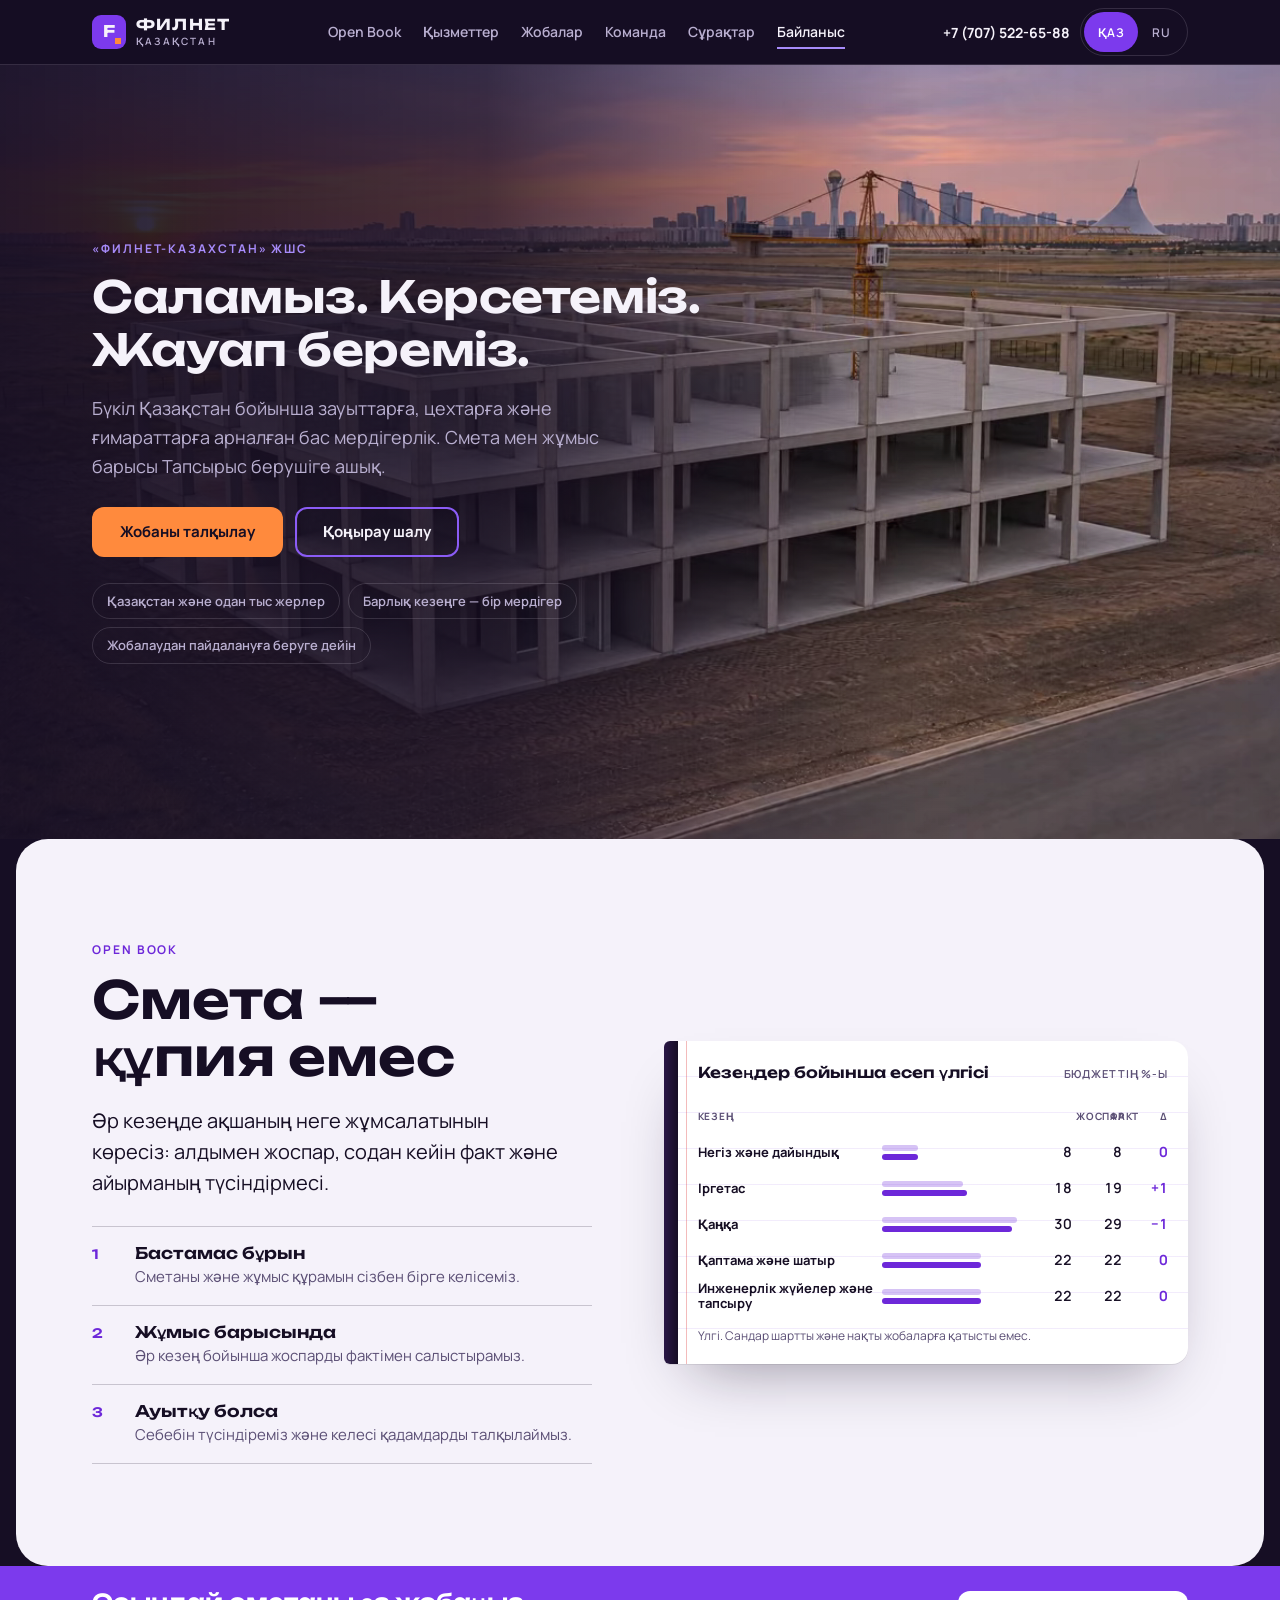
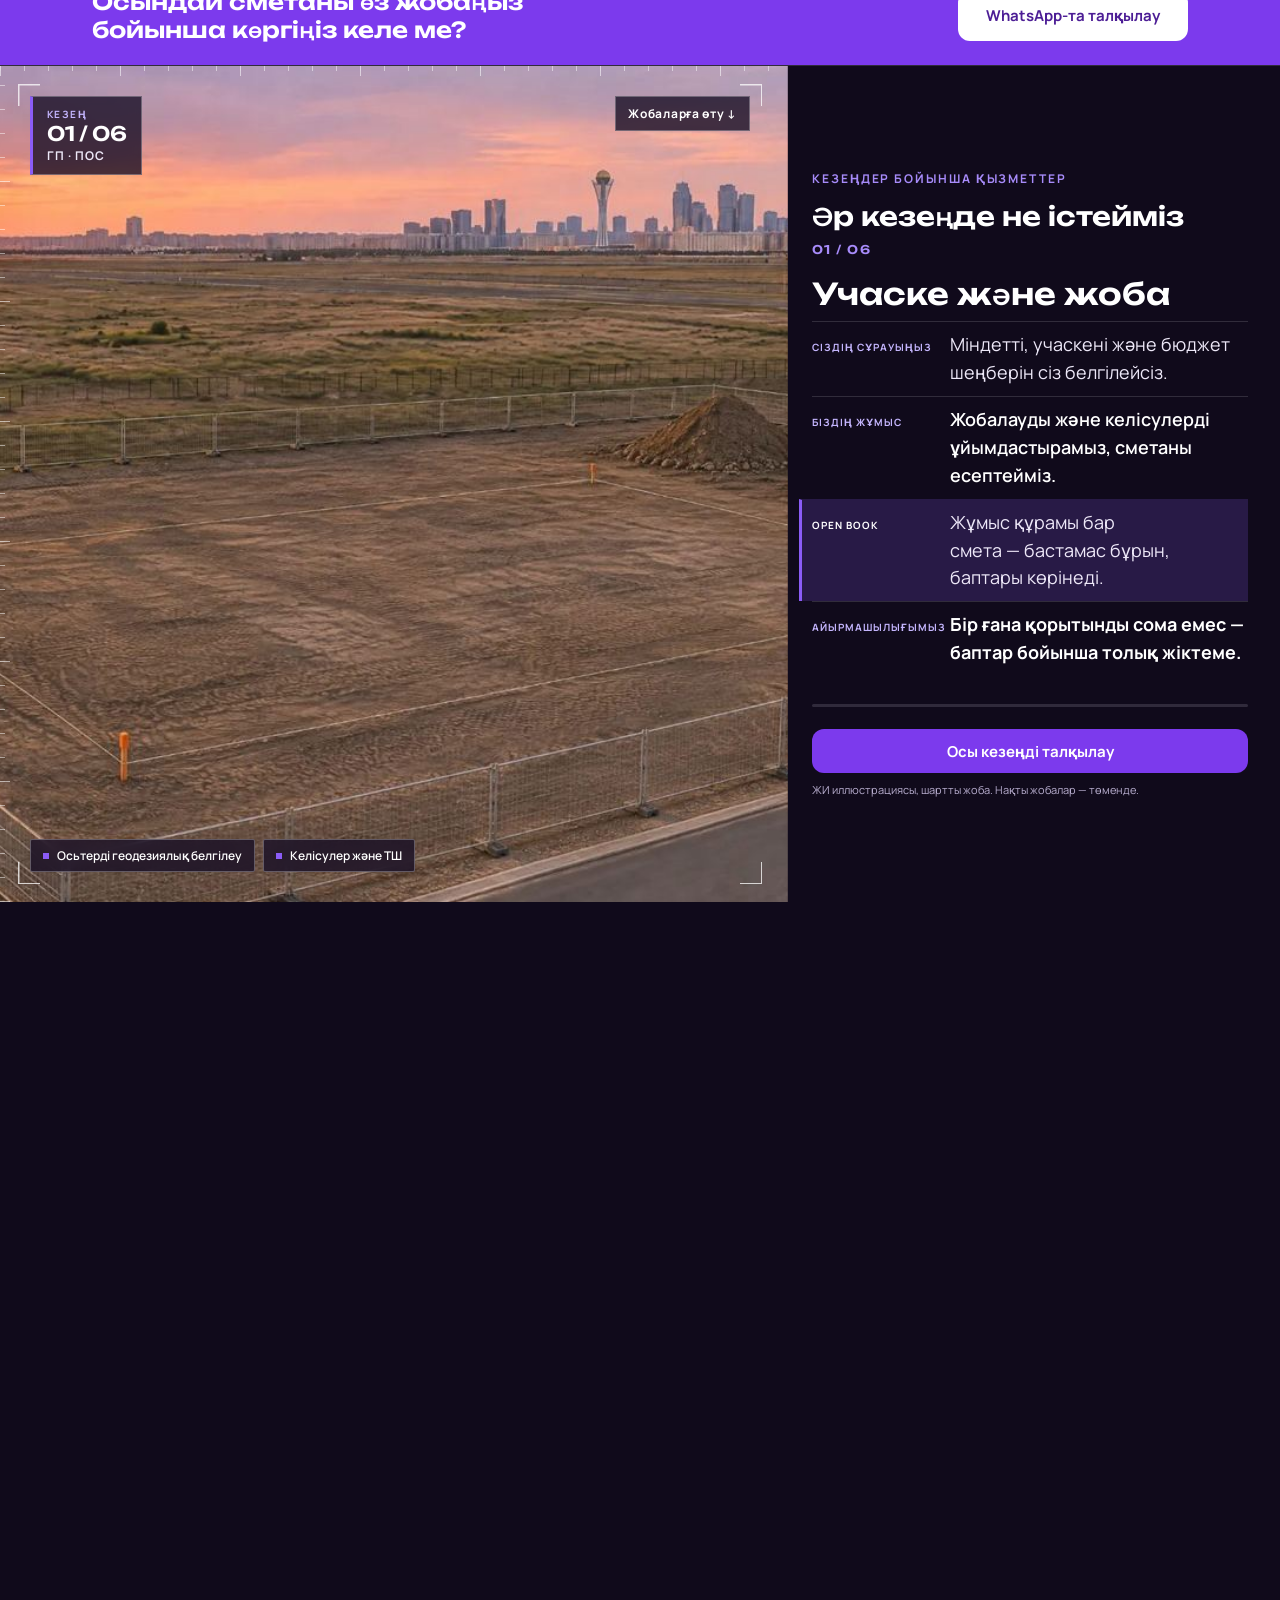
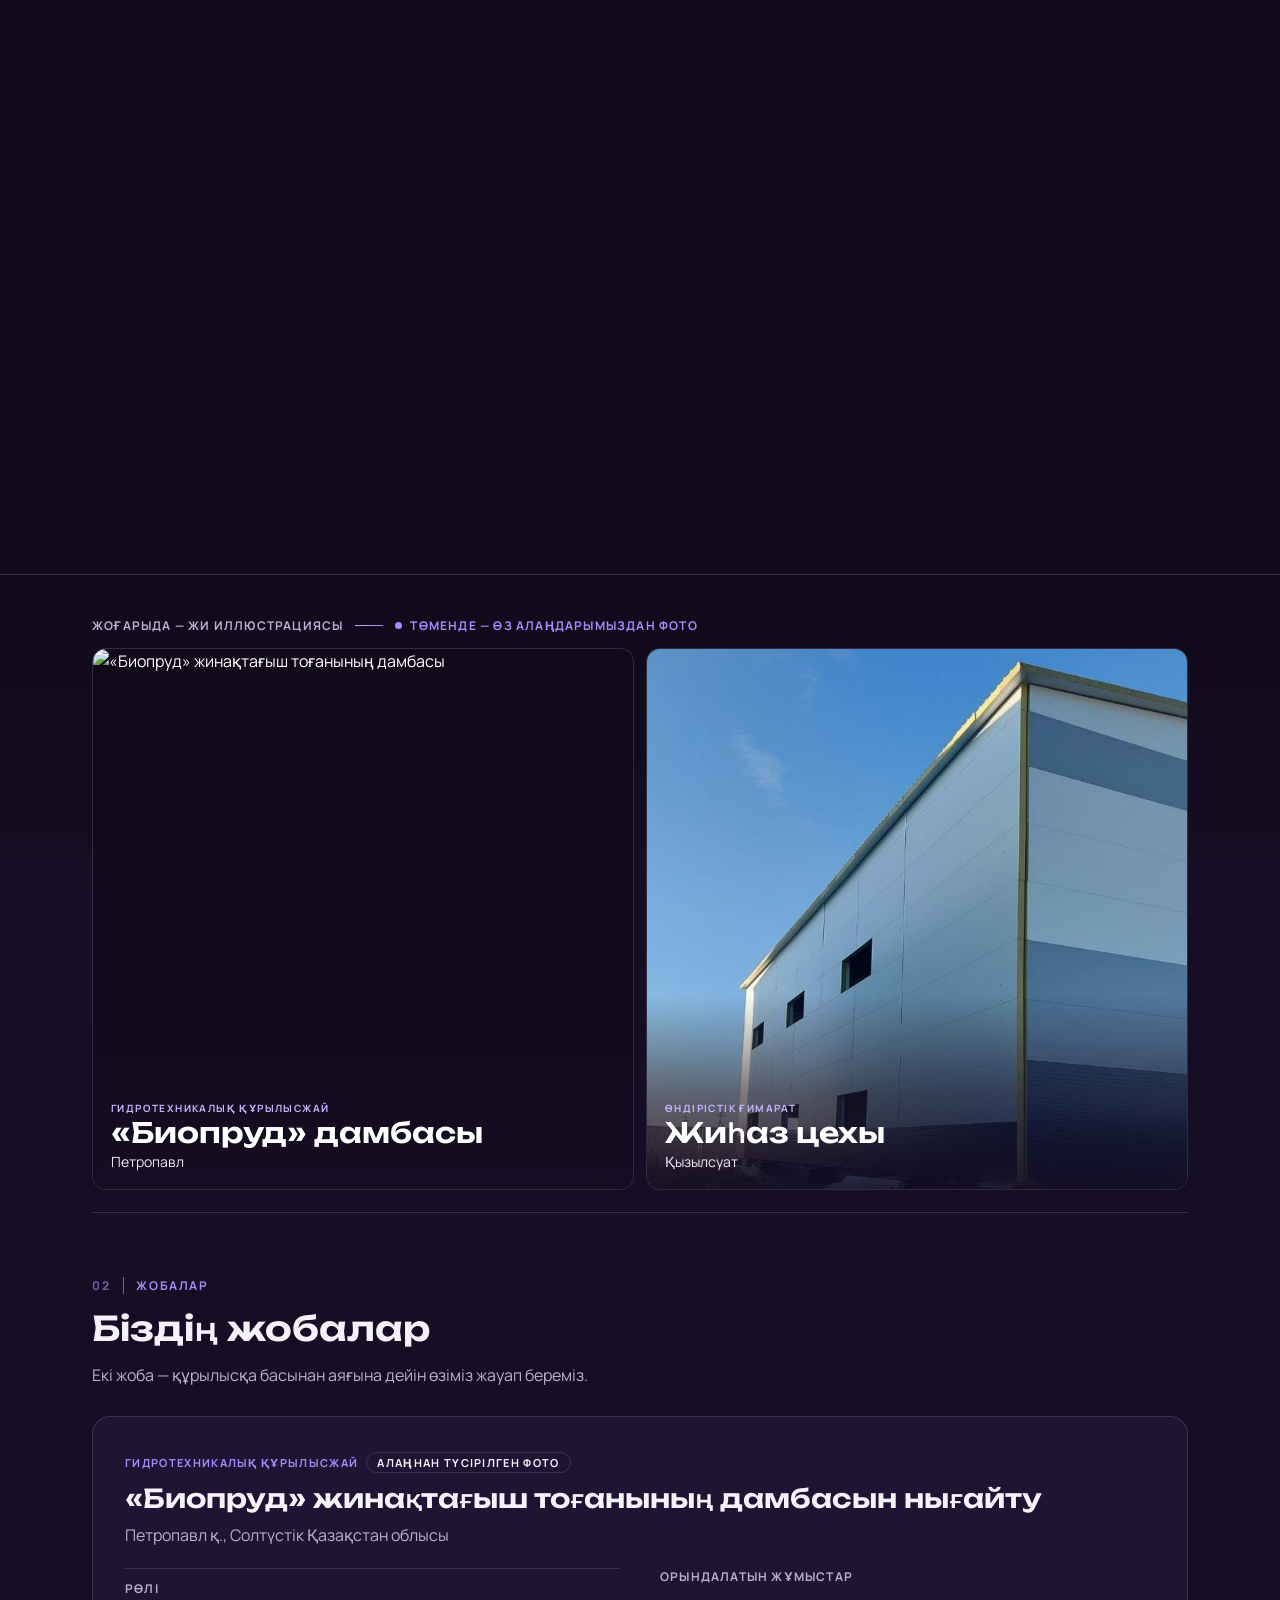
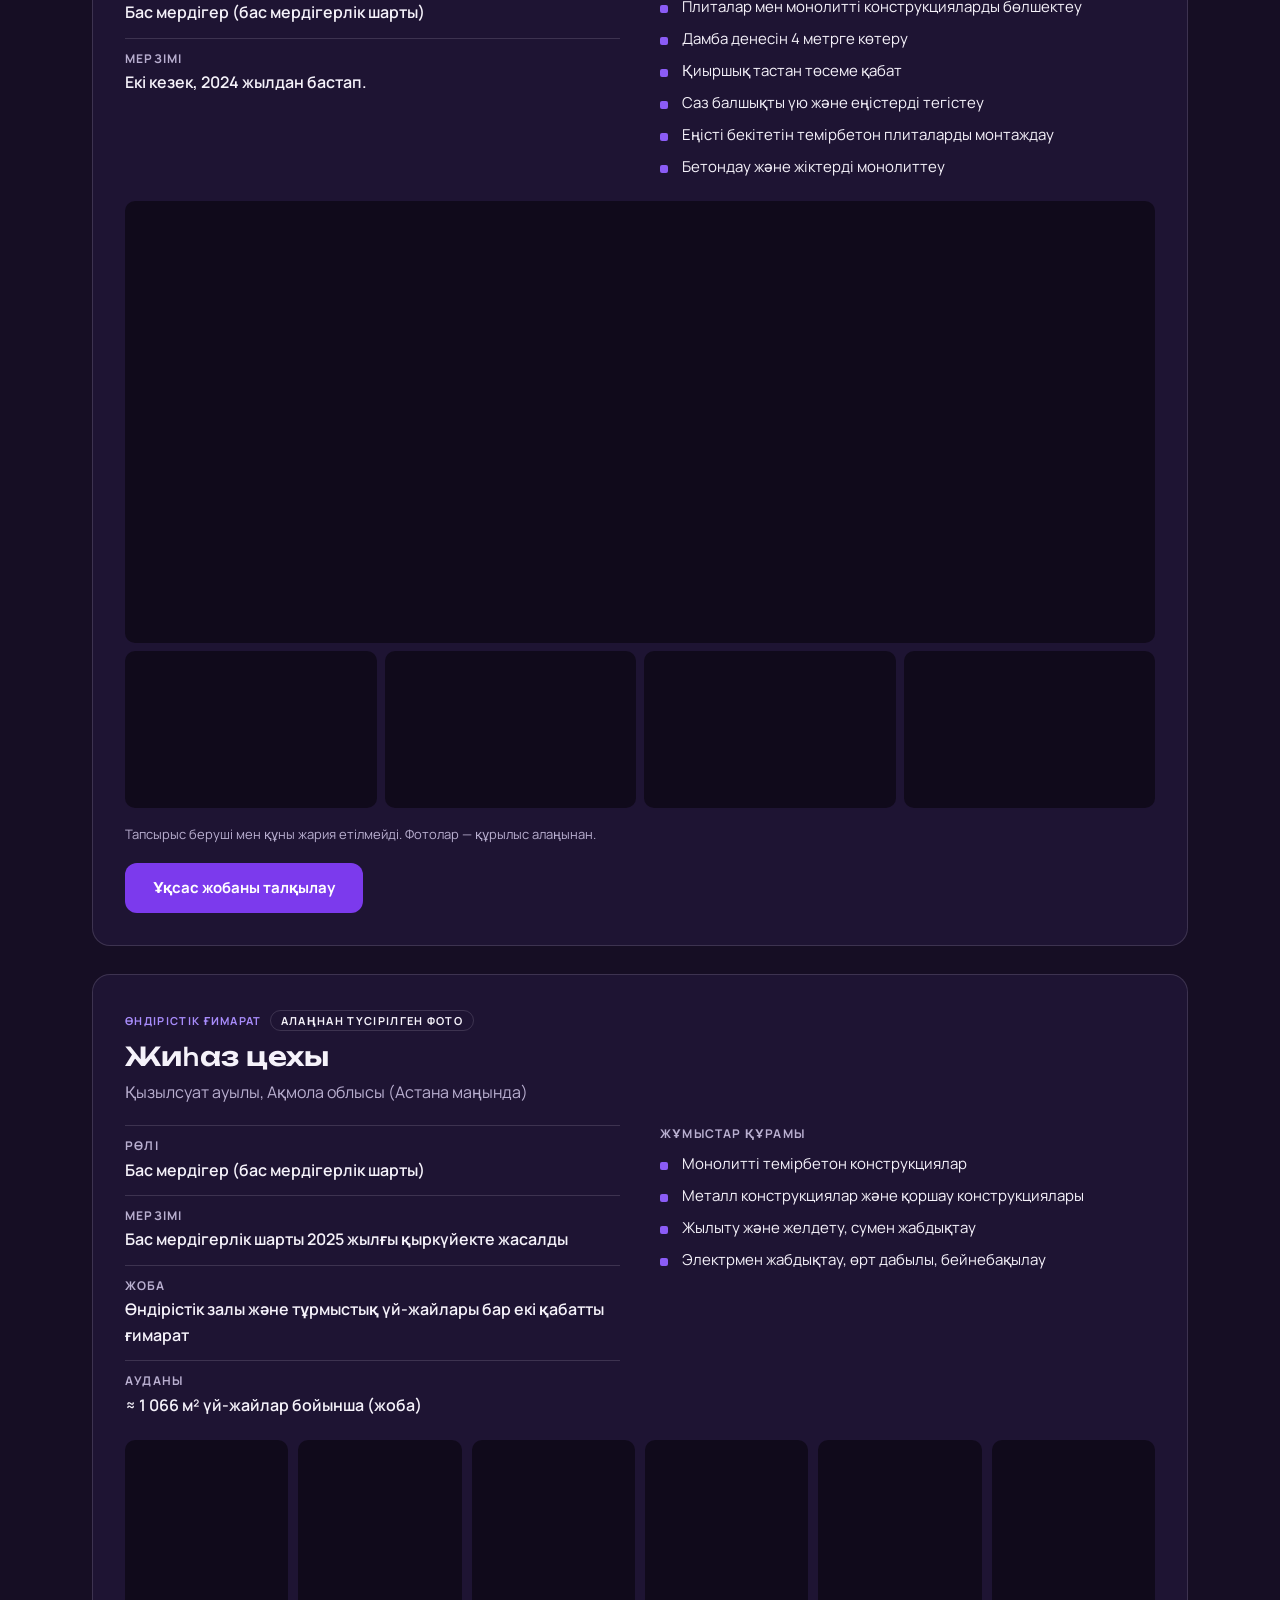
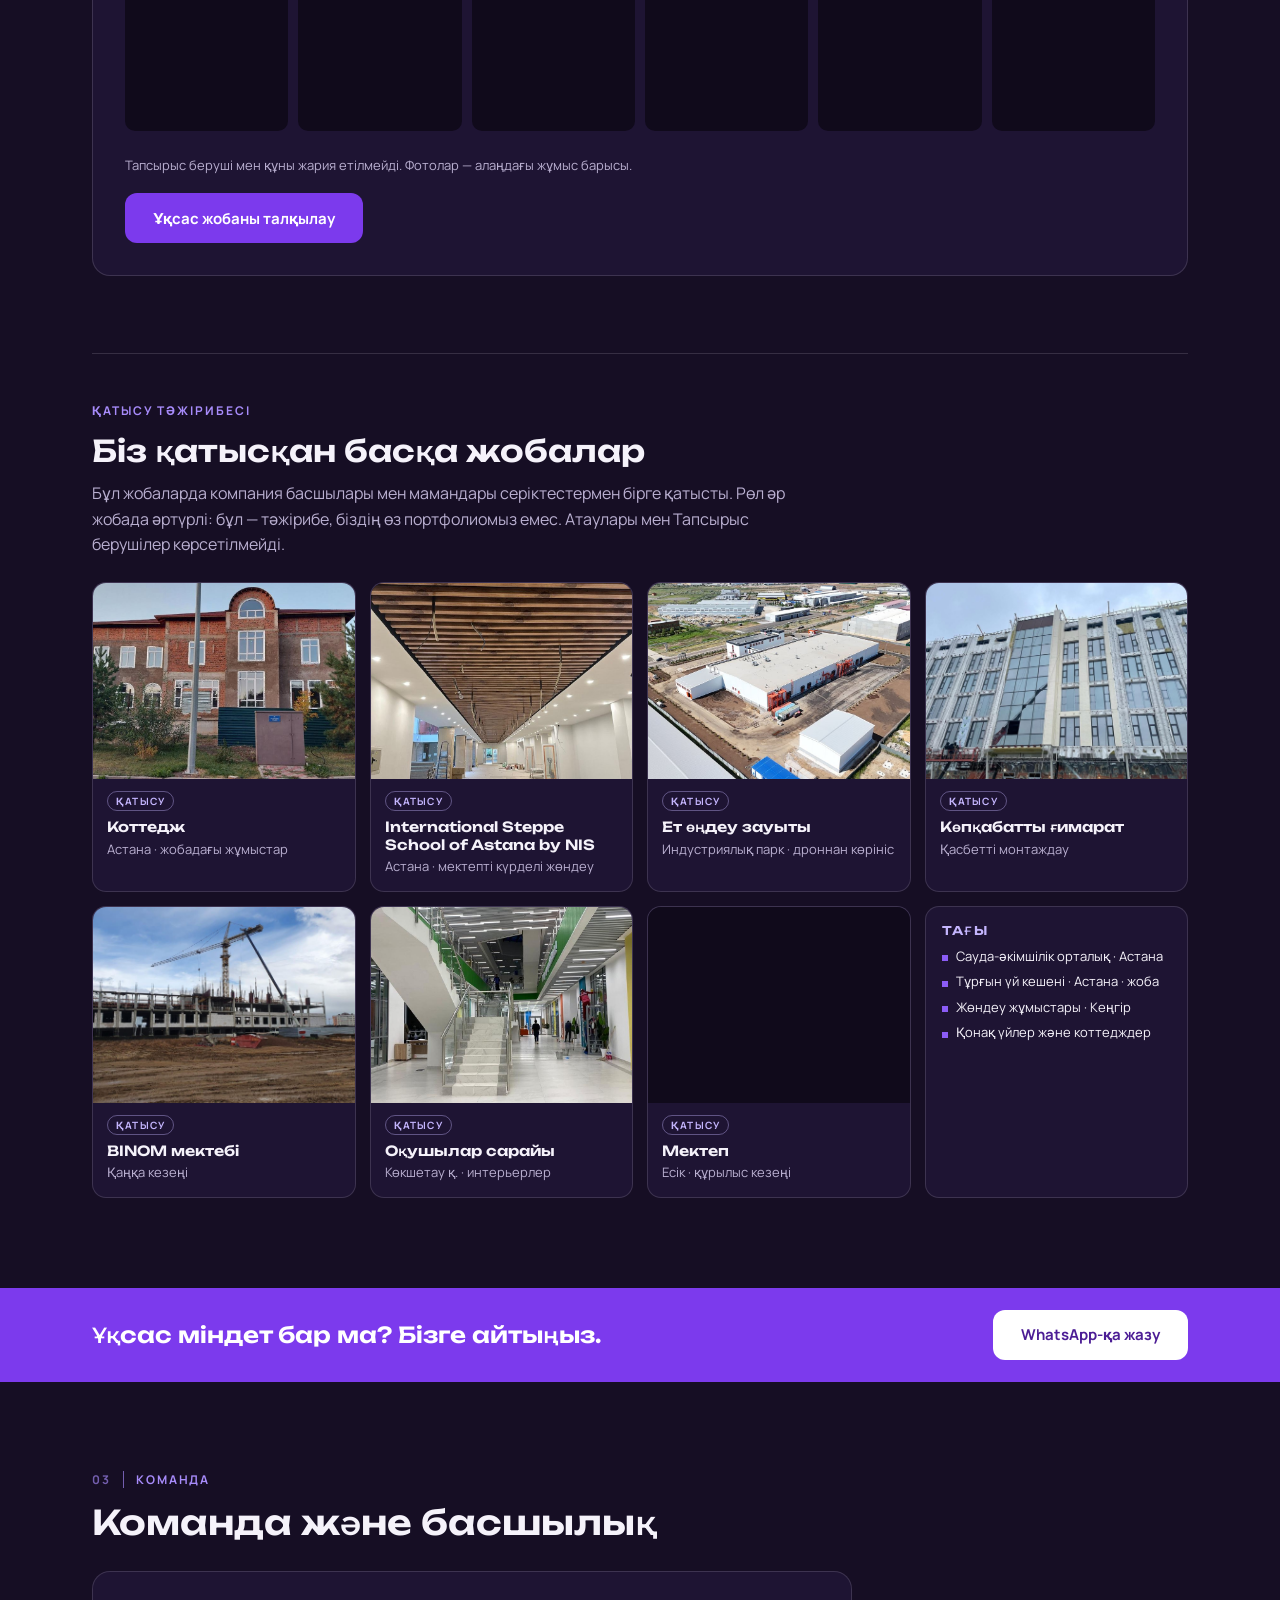
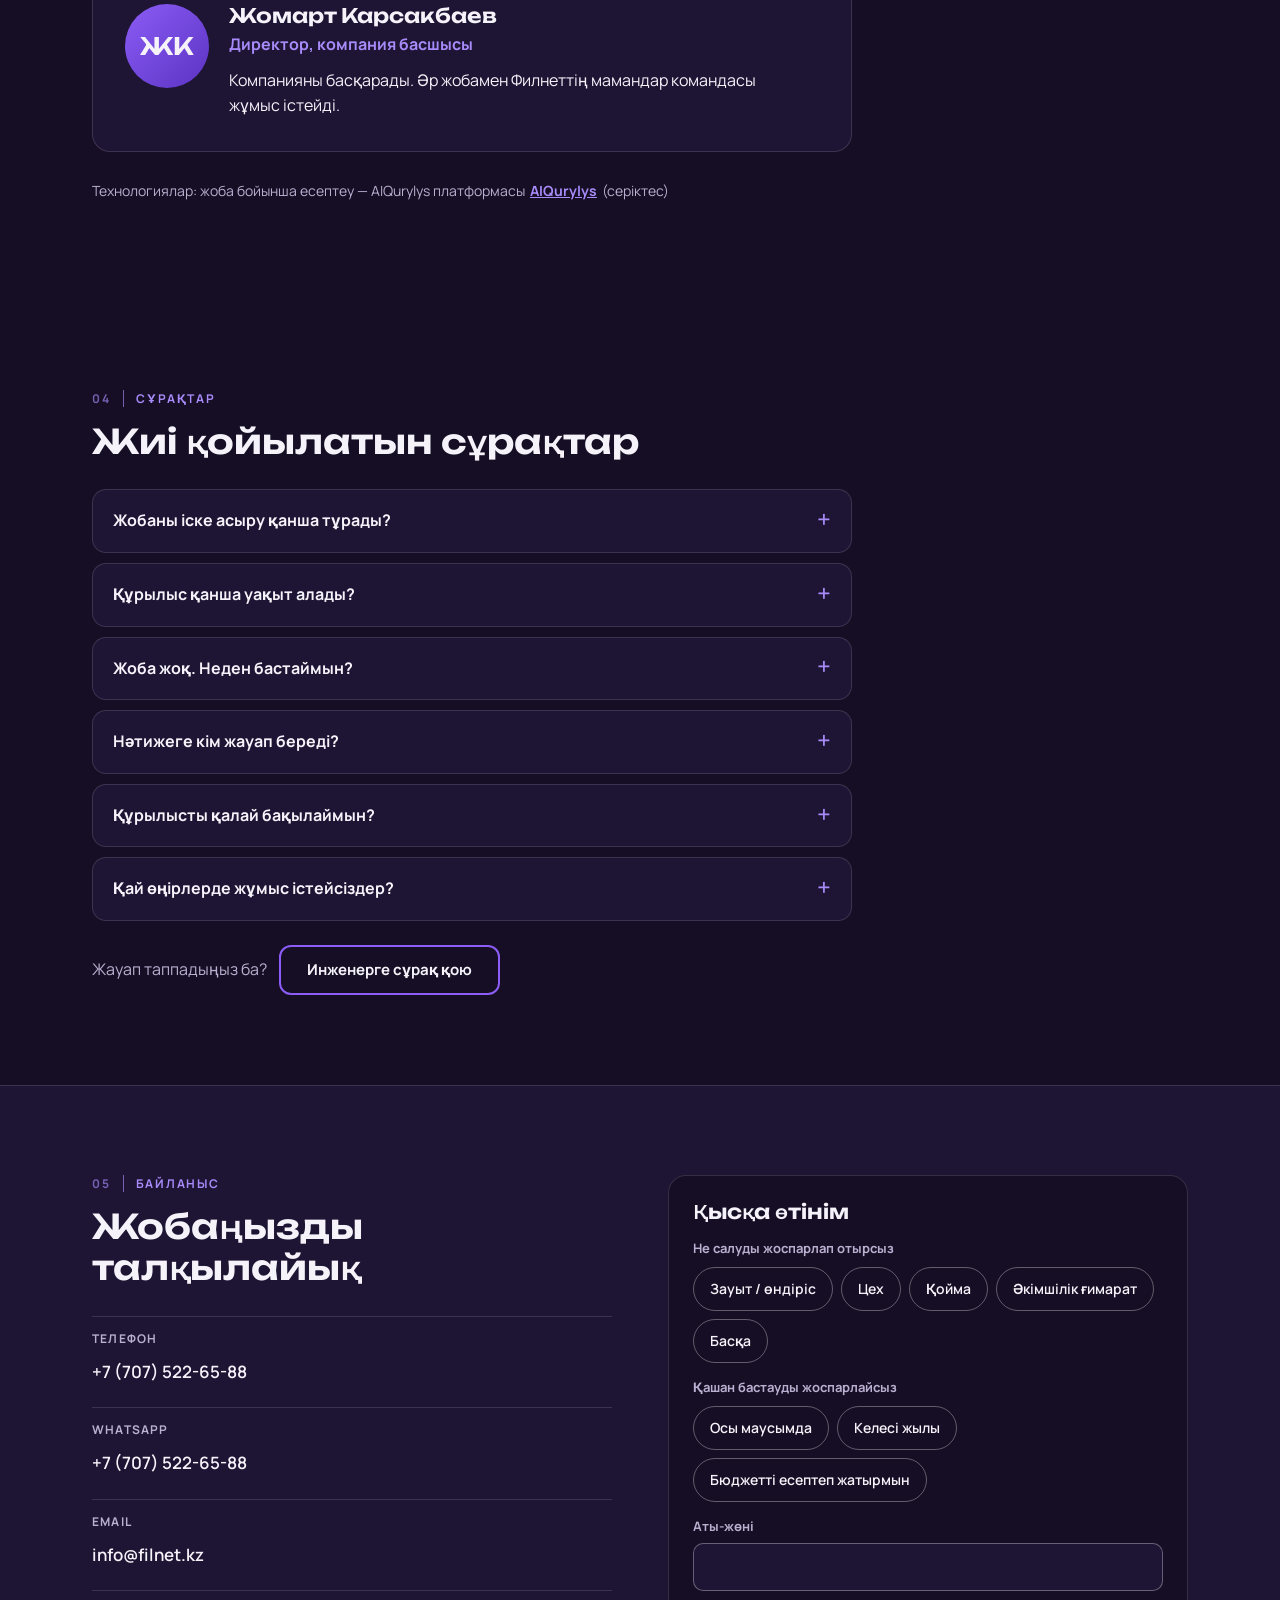
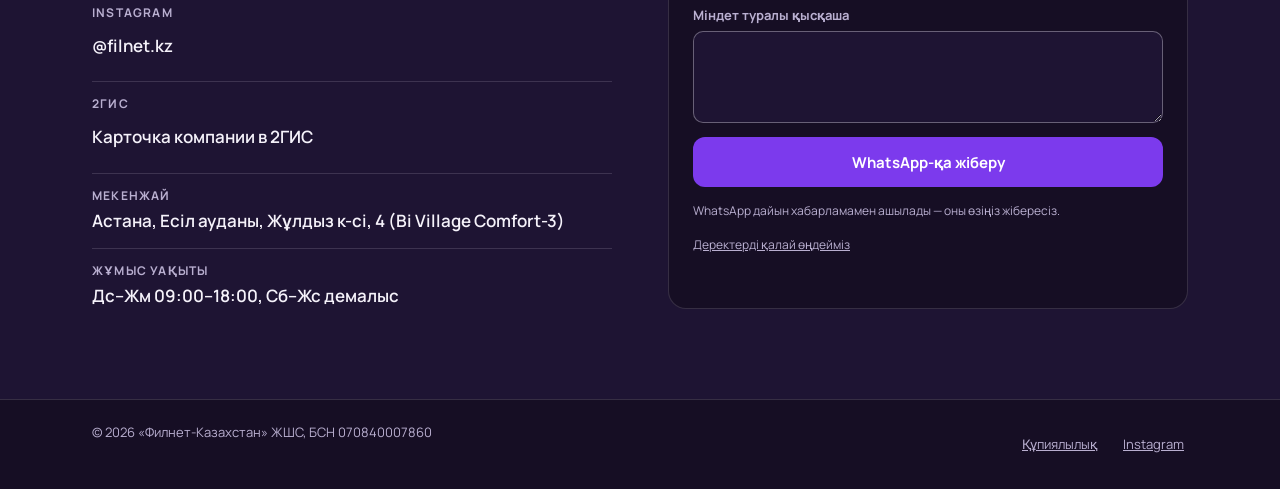
==== commit 3b7fa272: "Experience card: meat processing plant in an industrial park (owner-provided) Co-Authored-By: Claude" ====
--- a/index.html
+++ b/index.html
@@ -29,7 +29,7 @@
 <link rel="preconnect" href="https://fonts.googleapis.com">
 <link rel="preconnect" href="https://fonts.gstatic.com" crossorigin>
 <link href="https://fonts.googleapis.com/css2?family=Manrope:wght@400;500;600;700&family=Unbounded:wght@500;600;700&family=Montserrat:wght@600;700;800&family=Inter:wght@400;500;600;700&display=swap" rel="stylesheet">
-<link rel="stylesheet" href="css/style.css?v=32">
+<link rel="stylesheet" href="css/style.css?v=33">
 </head>
 <body>
 
@@ -254,8 +254,8 @@
           <figcaption><span class="xp-tag" data-i18n="xp.tag">Қатысу</span><b data-i18n="xp.2t">International Steppe School of Astana by NIS</b><em data-i18n="xp.2m">Астана · мектепті күрделі жөндеу</em></figcaption>
         </figure>
         <figure class="xp-card">
-          <button class="ph-btn" type="button" data-lb="assets/exp-3.jpg"><img loading="lazy" decoding="async" src="assets/exp-3.jpg" width="1100" height="619" alt="Өндірістік жоба: Дроннан көрініс" data-i18n-alt="xp.3a"></button>
-          <figcaption><span class="xp-tag" data-i18n="xp.tag">Қатысу</span><b data-i18n="xp.3t">Өндірістік жоба</b><em data-i18n="xp.3m">Дроннан көрініс</em></figcaption>
+          <button class="ph-btn" type="button" data-lb="assets/exp-3.jpg"><img loading="lazy" decoding="async" src="assets/exp-3.jpg" width="1100" height="619" alt="Индустриялық парктегі ет өңдеу зауыты, дроннан көрініс" data-i18n-alt="xp.3a"></button>
+          <figcaption><span class="xp-tag" data-i18n="xp.tag">Қатысу</span><b data-i18n="xp.3t">Ет өңдеу зауыты</b><em data-i18n="xp.3m">Индустриялық парк · дроннан көрініс</em></figcaption>
         </figure>
         <figure class="xp-card">
           <button class="ph-btn" type="button" data-lb="assets/exp-4.jpg"><img loading="lazy" decoding="async" src="assets/exp-4.jpg" width="1100" height="825" alt="Көпқабатты ғимарат: Қасбетті монтаждау" data-i18n-alt="xp.4a"></button>
@@ -379,6 +379,6 @@
 
 <div class="lb" id="lb" role="dialog" aria-modal="true" hidden><button type="button" class="lb-x" aria-label="Жабу" data-i18n-aria="lb.close">×</button><img alt=""></div>
 
-<script src="js/main.js?v=32"></script>
+<script src="js/main.js?v=33"></script>
 </body>
 </html>
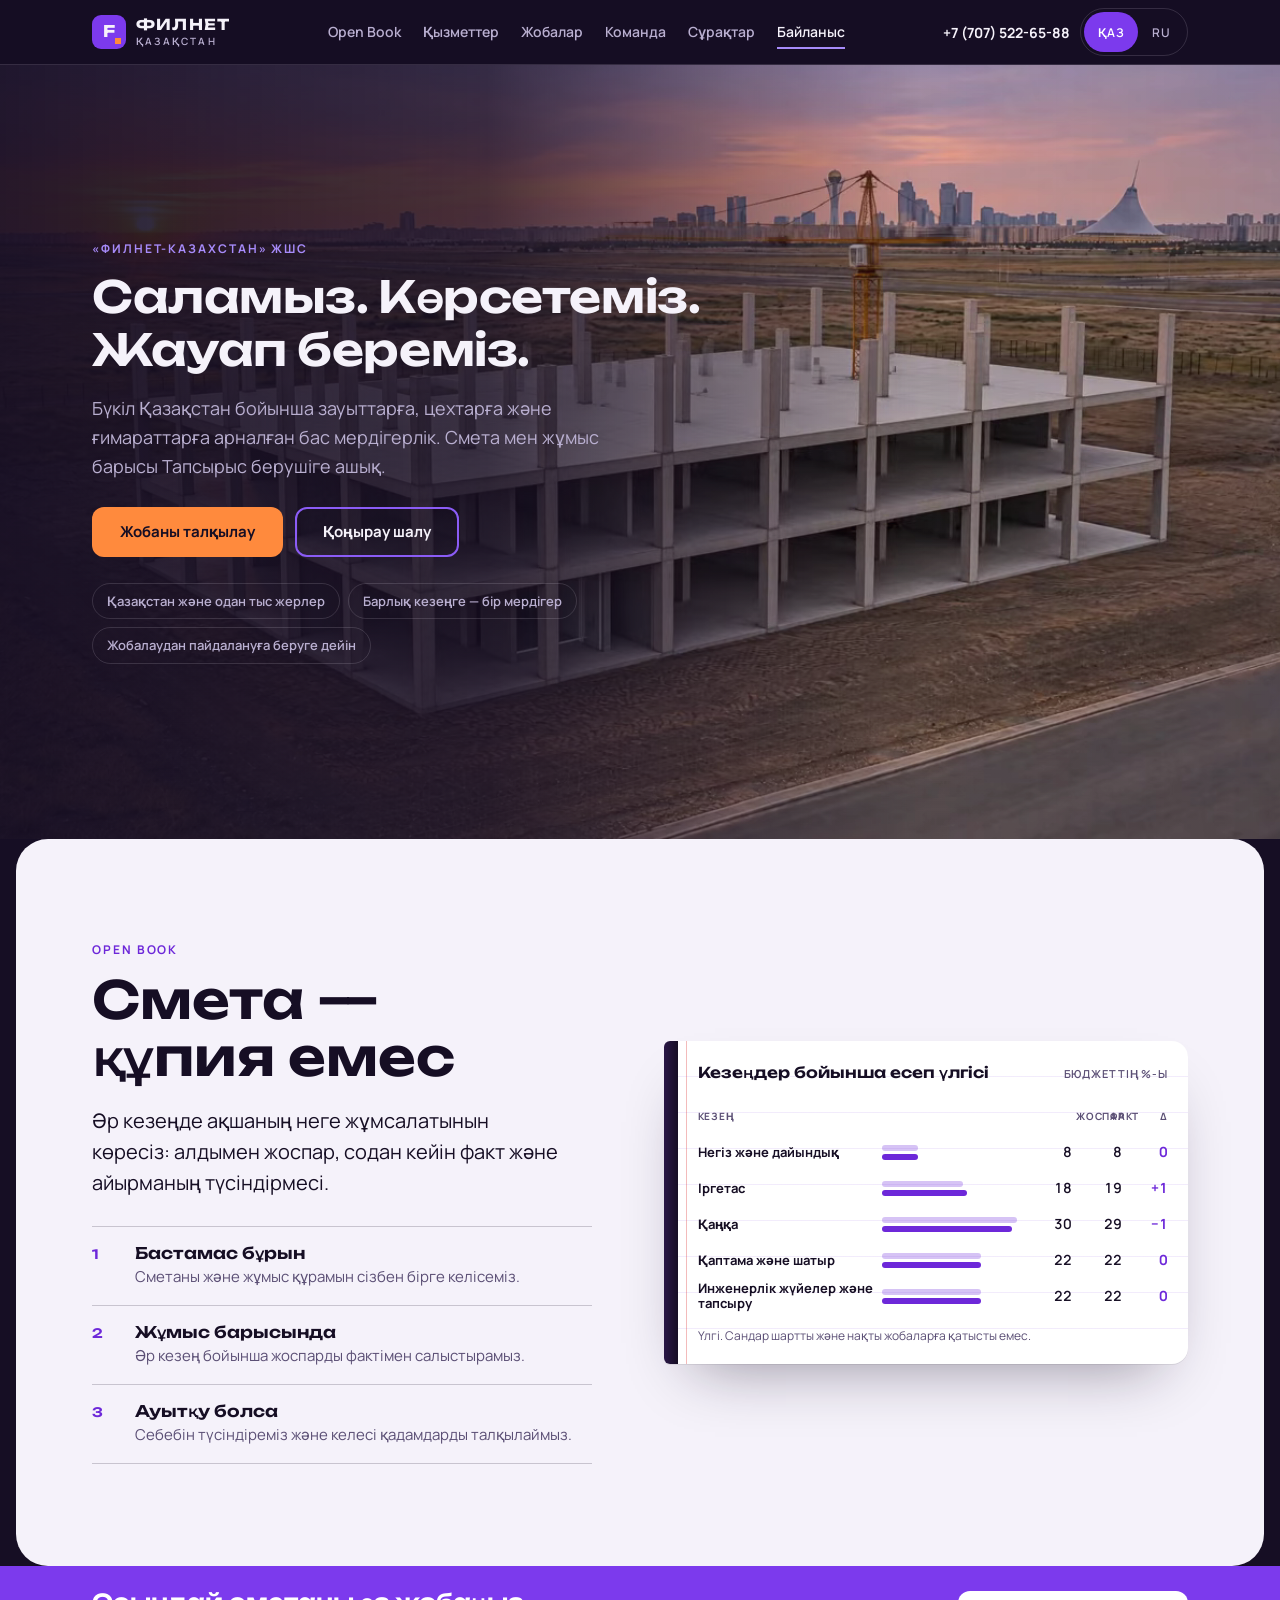
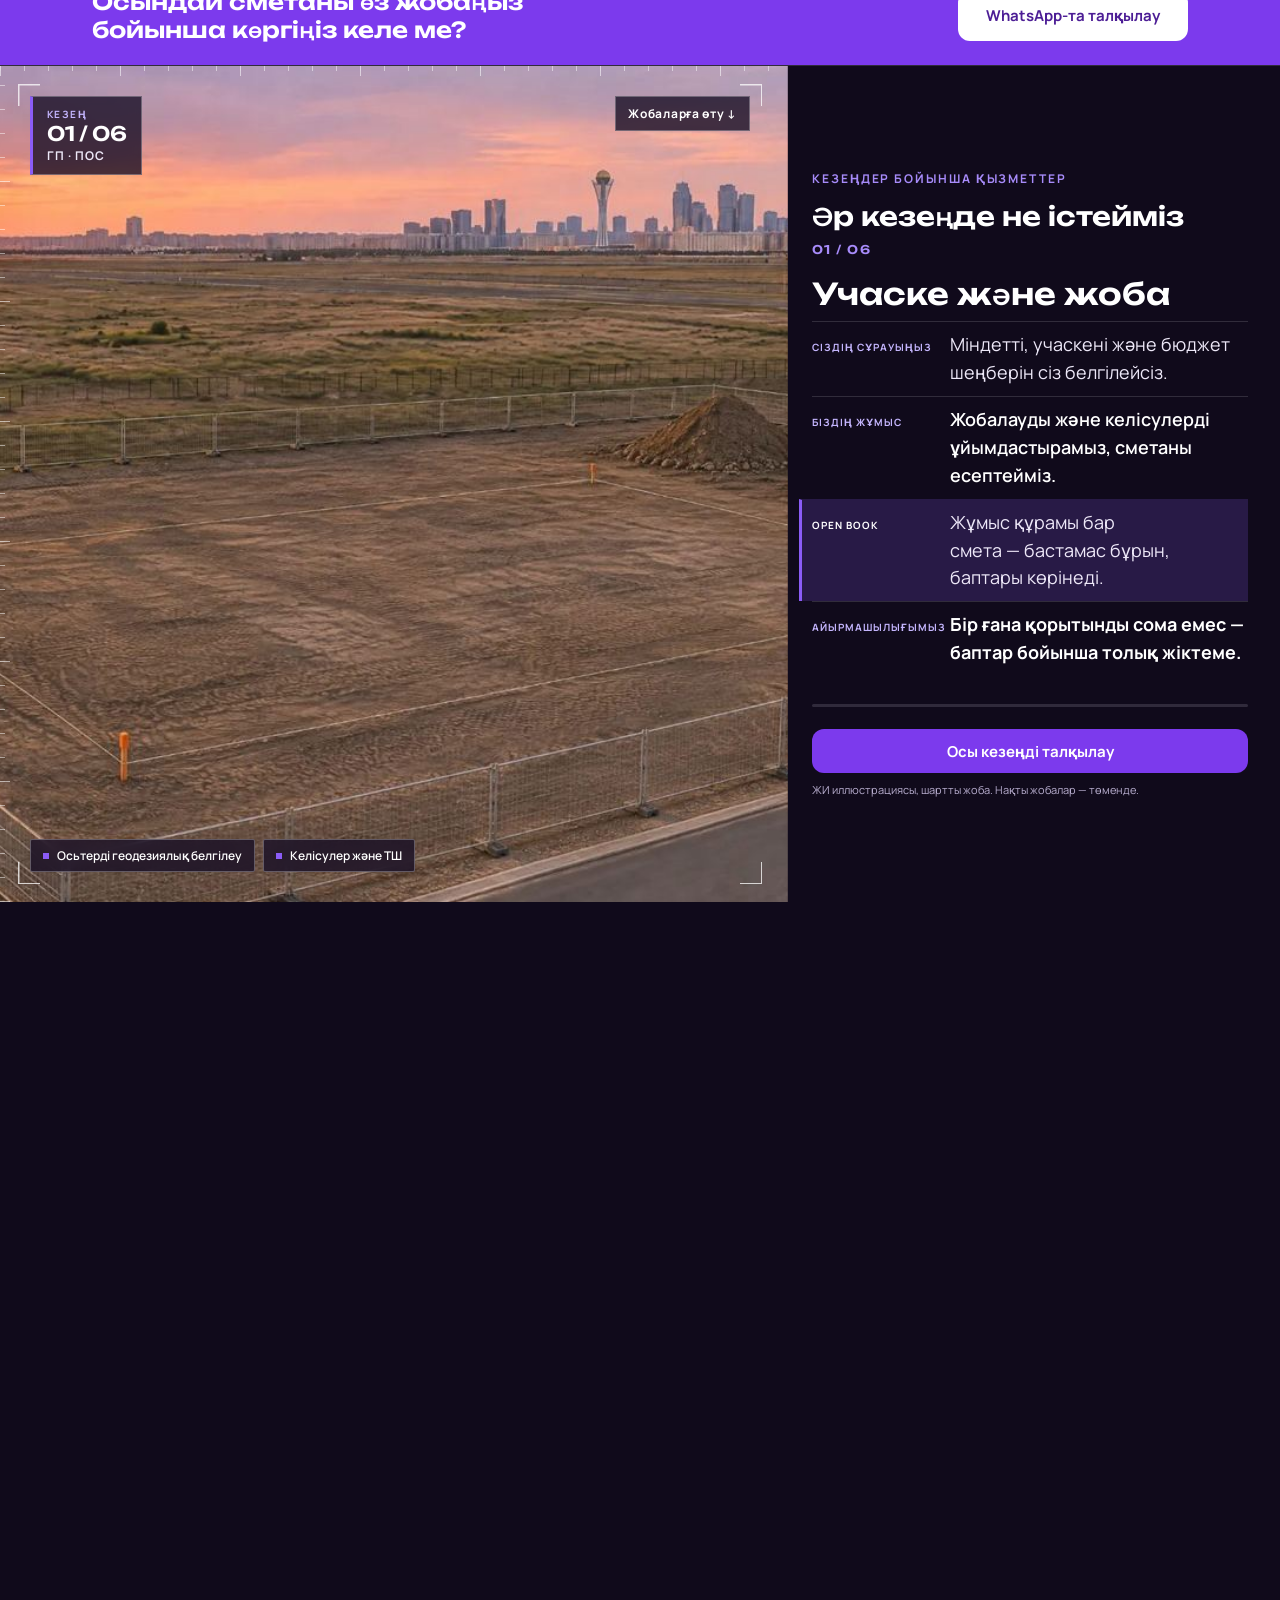
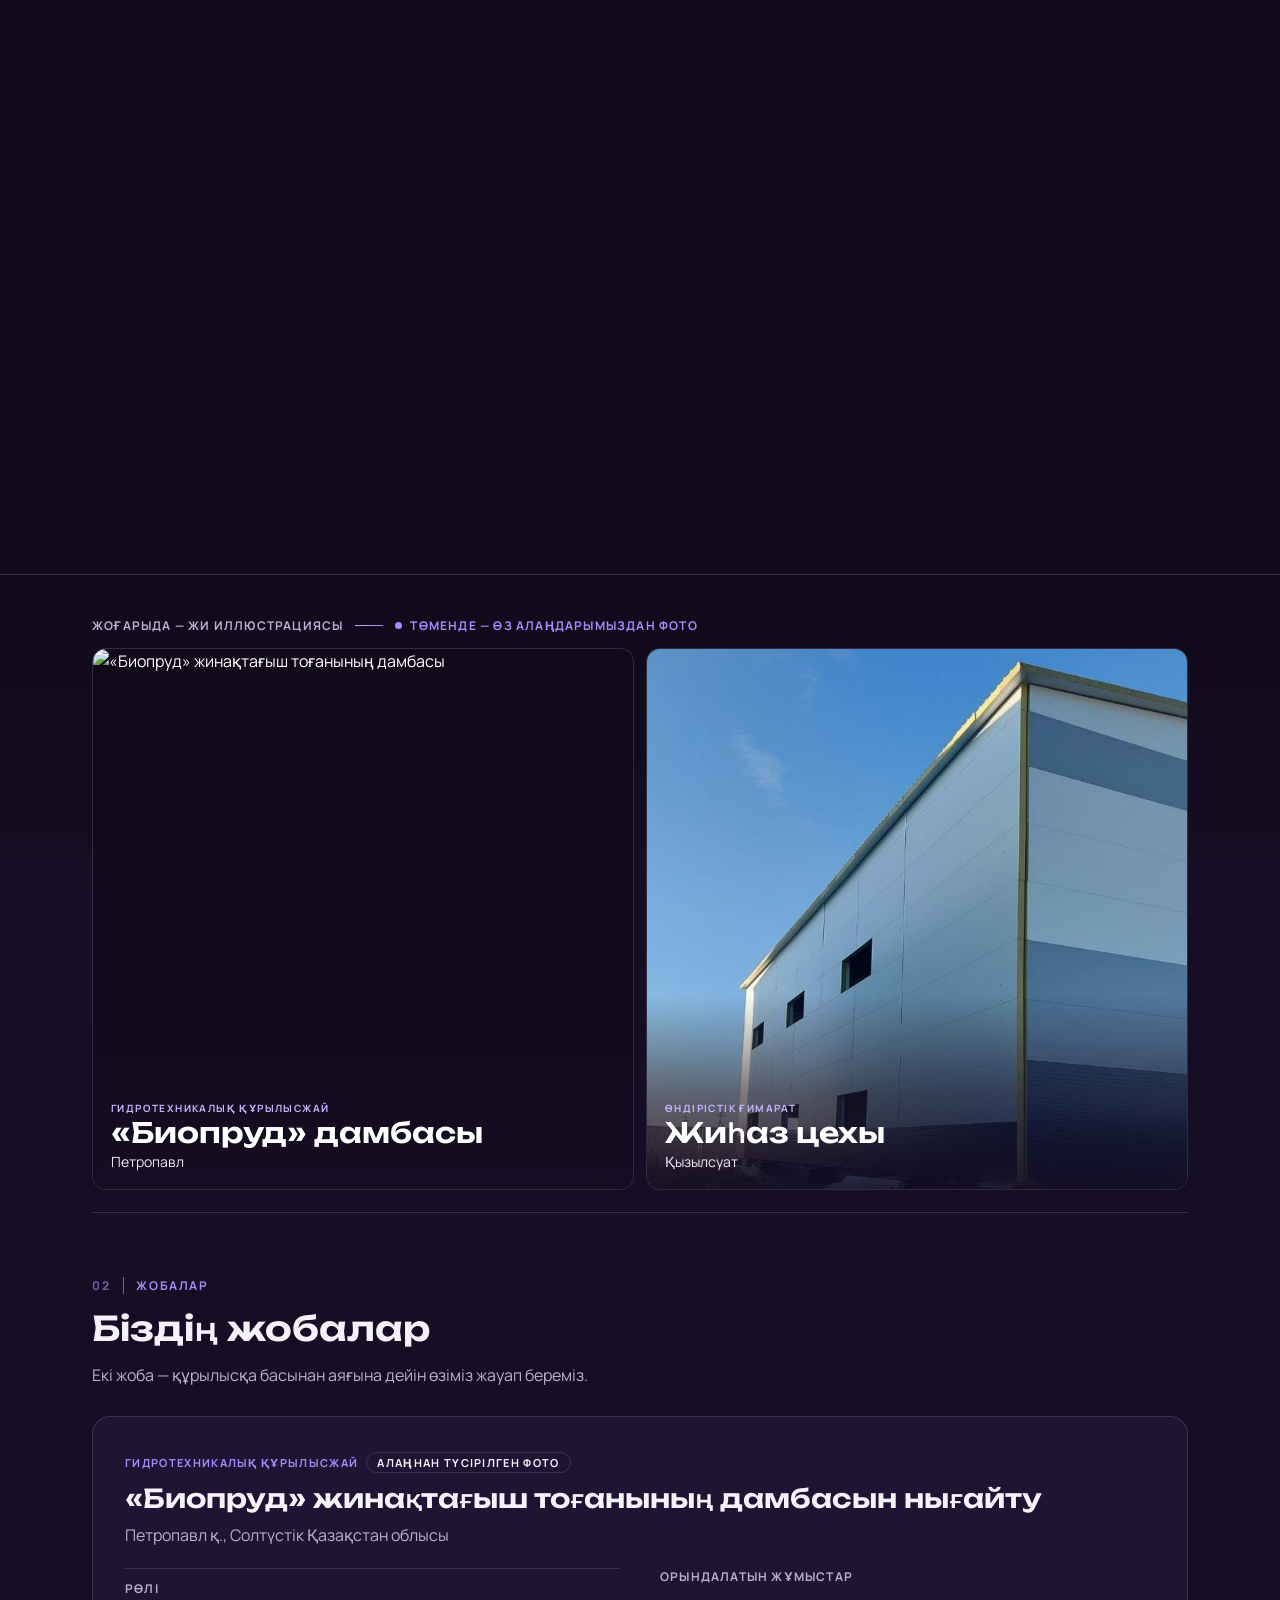
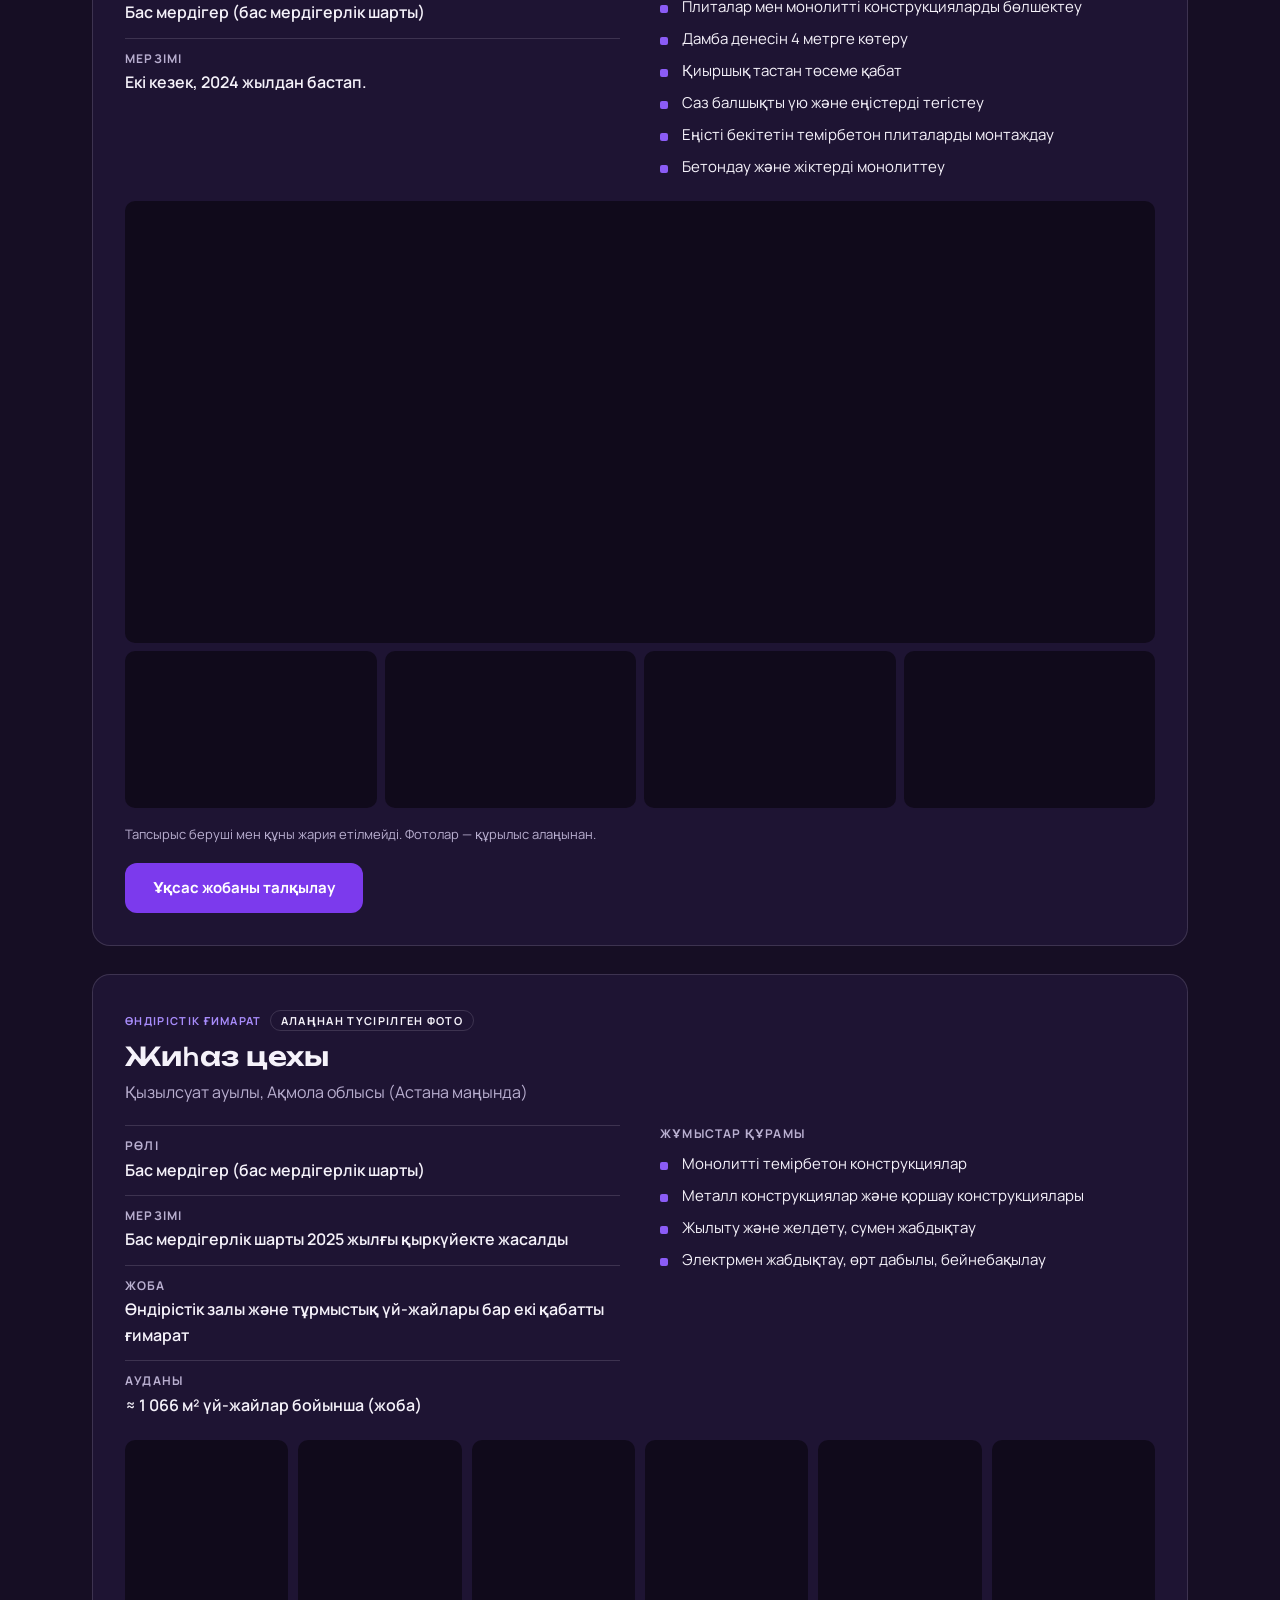
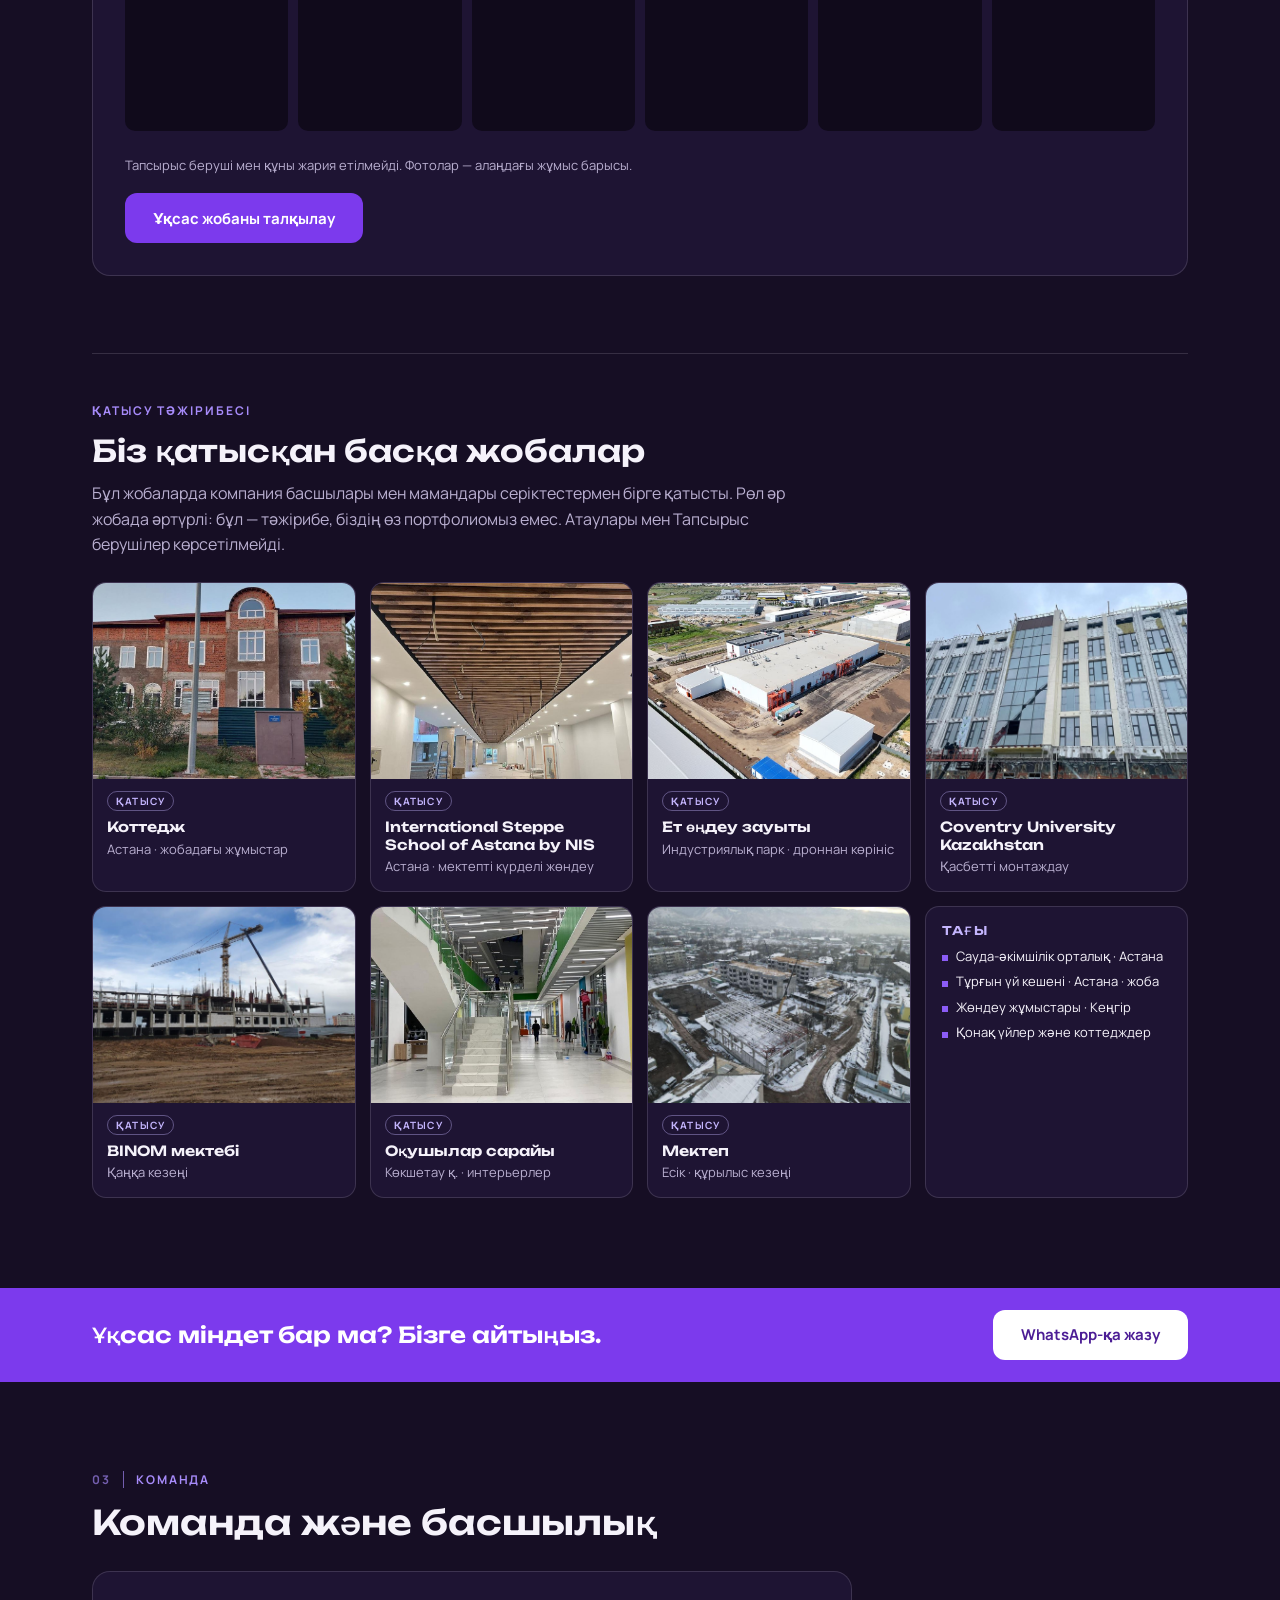
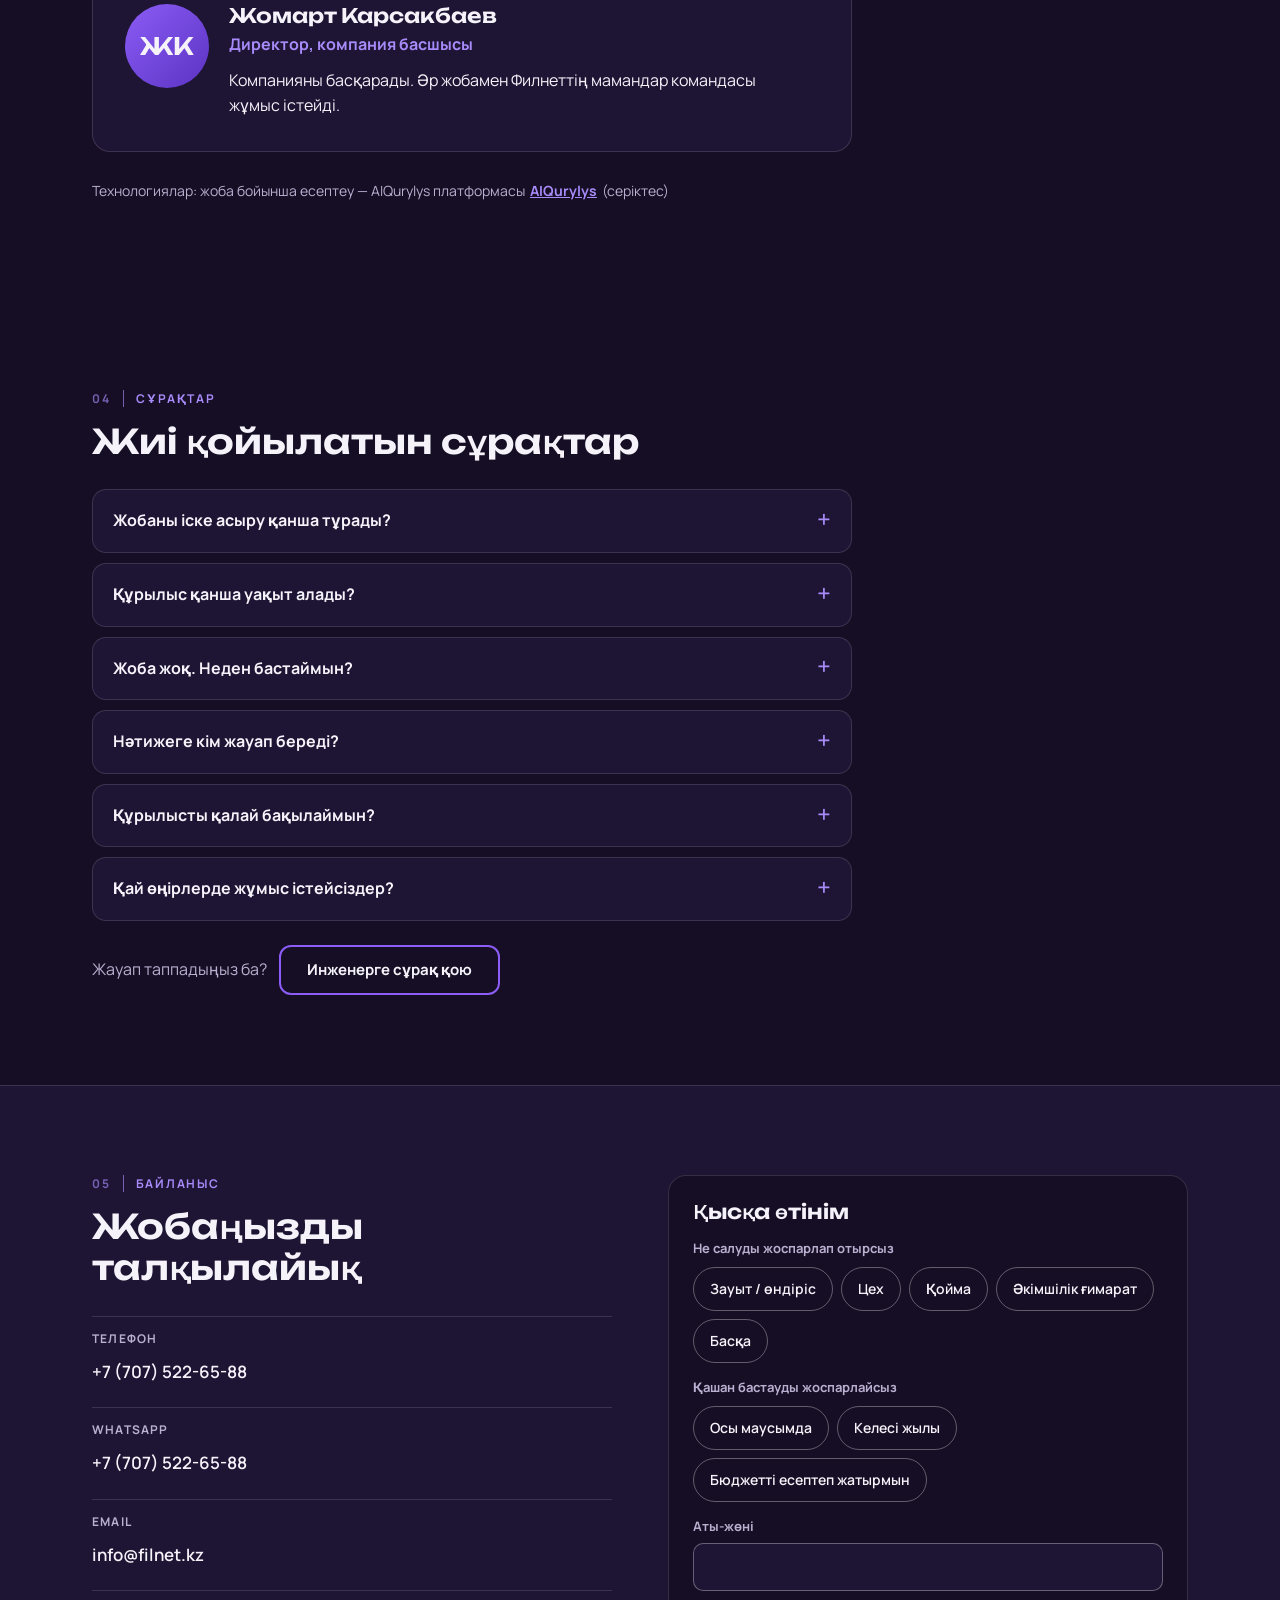
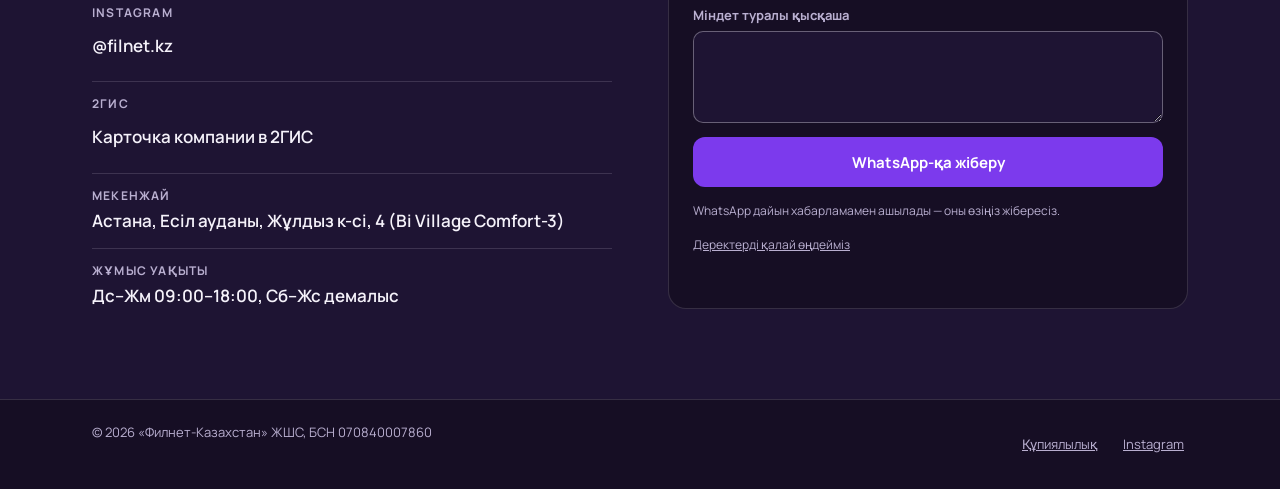
==== commit 469ec80d: "Experience card: Coventry University Kazakhstan (owner-provided) Co-Authored-By: Claude Sonnet 5.5 <" ====
--- a/index.html
+++ b/index.html
@@ -29,7 +29,7 @@
 <link rel="preconnect" href="https://fonts.googleapis.com">
 <link rel="preconnect" href="https://fonts.gstatic.com" crossorigin>
 <link href="https://fonts.googleapis.com/css2?family=Manrope:wght@400;500;600;700&family=Unbounded:wght@500;600;700&family=Montserrat:wght@600;700;800&family=Inter:wght@400;500;600;700&display=swap" rel="stylesheet">
-<link rel="stylesheet" href="css/style.css?v=33">
+<link rel="stylesheet" href="css/style.css?v=34">
 </head>
 <body>
 
@@ -258,8 +258,8 @@
           <figcaption><span class="xp-tag" data-i18n="xp.tag">Қатысу</span><b data-i18n="xp.3t">Ет өңдеу зауыты</b><em data-i18n="xp.3m">Индустриялық парк · дроннан көрініс</em></figcaption>
         </figure>
         <figure class="xp-card">
-          <button class="ph-btn" type="button" data-lb="assets/exp-4.jpg"><img loading="lazy" decoding="async" src="assets/exp-4.jpg" width="1100" height="825" alt="Көпқабатты ғимарат: Қасбетті монтаждау" data-i18n-alt="xp.4a"></button>
-          <figcaption><span class="xp-tag" data-i18n="xp.tag">Қатысу</span><b data-i18n="xp.4t">Көпқабатты ғимарат</b><em data-i18n="xp.4m">Қасбетті монтаждау</em></figcaption>
+          <button class="ph-btn" type="button" data-lb="assets/exp-4.jpg"><img loading="lazy" decoding="async" src="assets/exp-4.jpg" width="1100" height="825" alt="Coventry University Kazakhstan: қасбетті монтаждау" data-i18n-alt="xp.4a"></button>
+          <figcaption><span class="xp-tag" data-i18n="xp.tag">Қатысу</span><b data-i18n="xp.4t">Coventry University Kazakhstan</b><em data-i18n="xp.4m">Қасбетті монтаждау</em></figcaption>
         </figure>
         <figure class="xp-card">
           <button class="ph-btn" type="button" data-lb="assets/exp-5.jpg"><img loading="lazy" decoding="async" src="assets/exp-5.jpg" width="1100" height="825" alt="BINOM мектебі: қаңқа кезеңі" data-i18n-alt="xp.5a"></button>
@@ -379,6 +379,6 @@
 
 <div class="lb" id="lb" role="dialog" aria-modal="true" hidden><button type="button" class="lb-x" aria-label="Жабу" data-i18n-aria="lb.close">×</button><img alt=""></div>
 
-<script src="js/main.js?v=33"></script>
+<script src="js/main.js?v=34"></script>
 </body>
 </html>
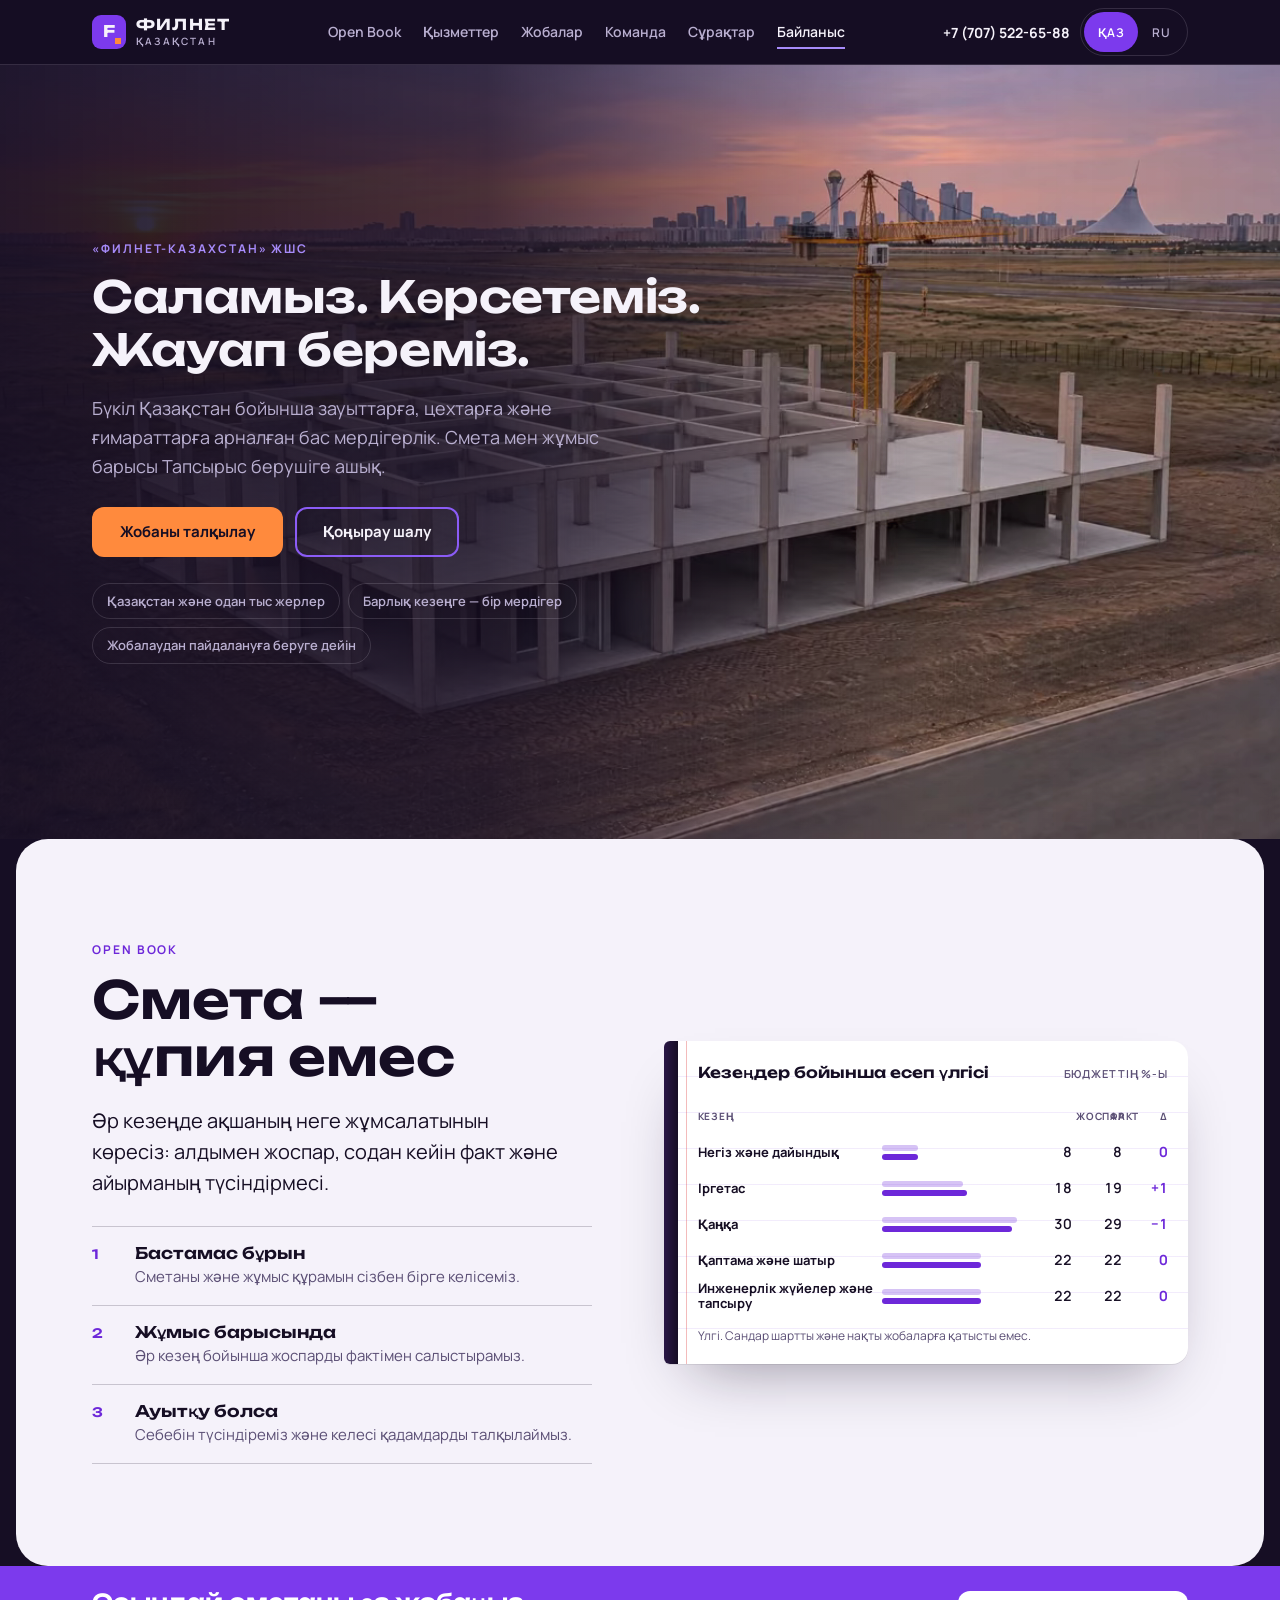
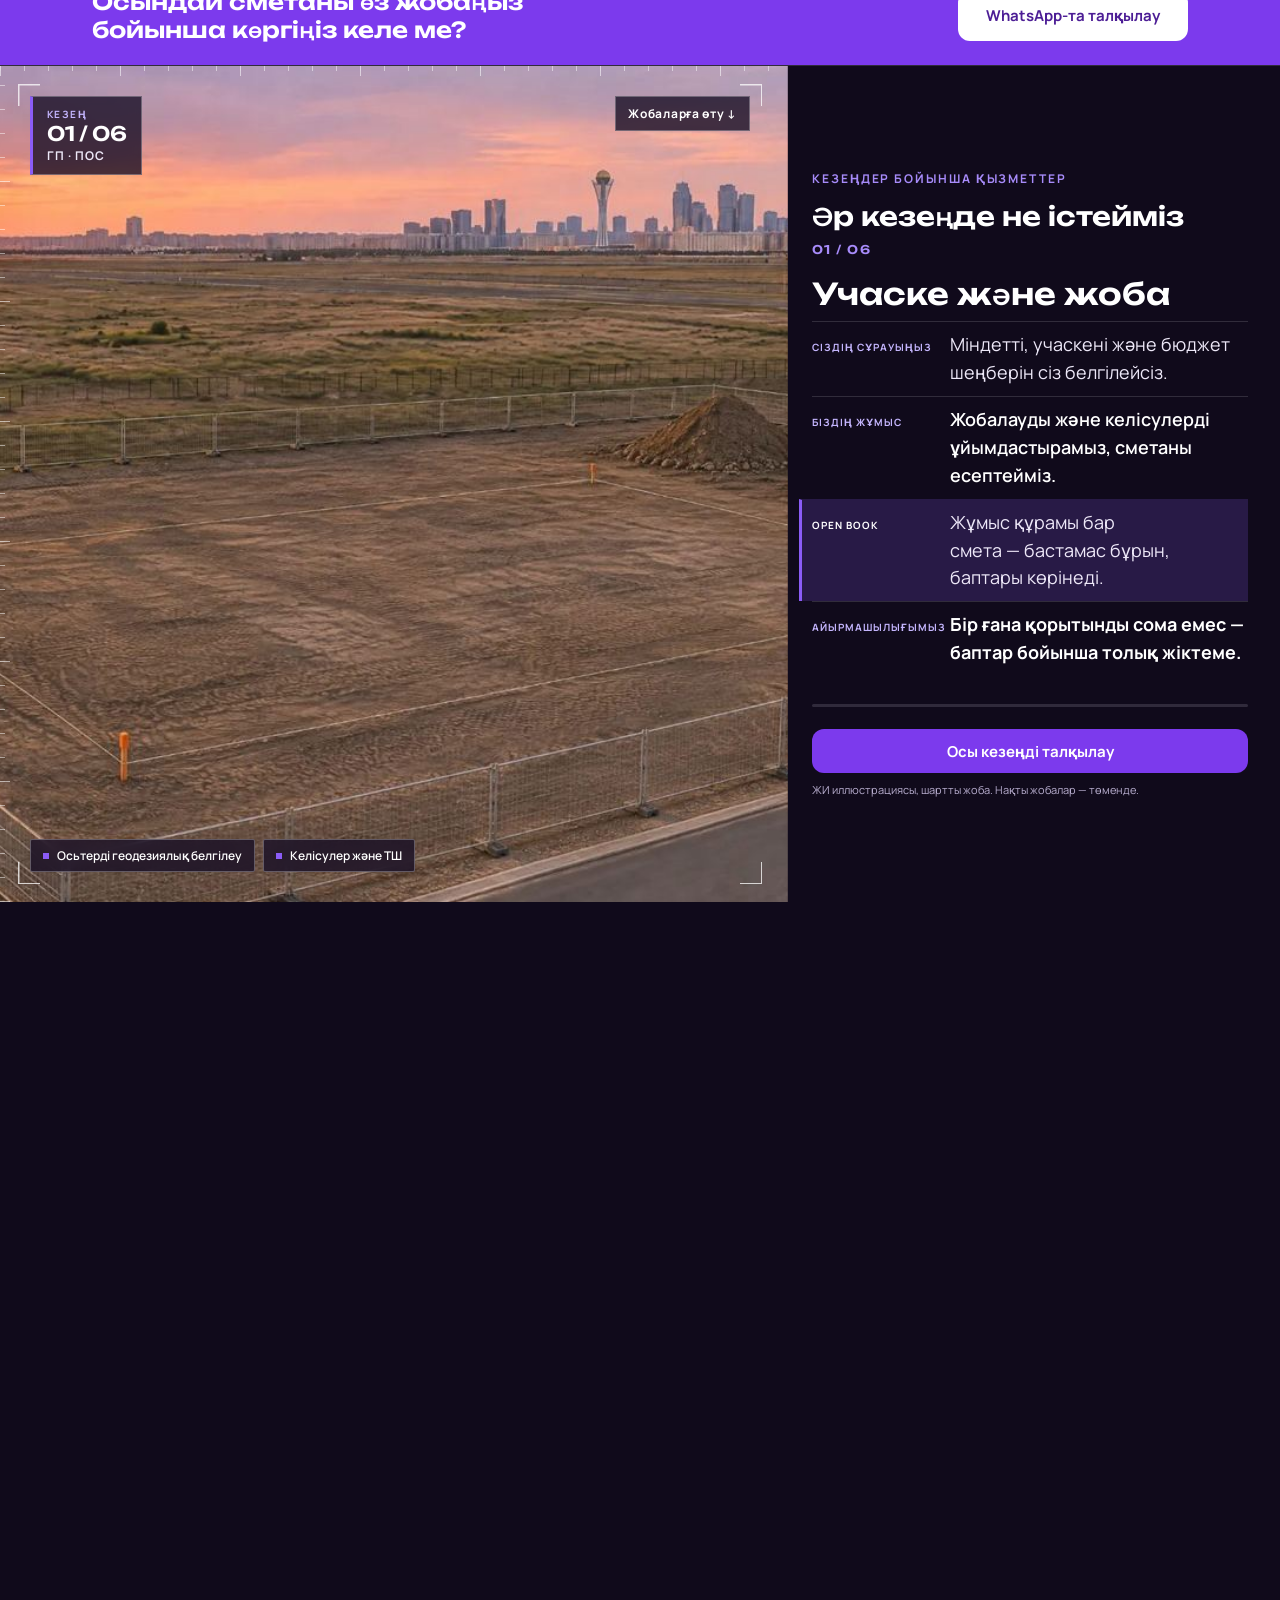
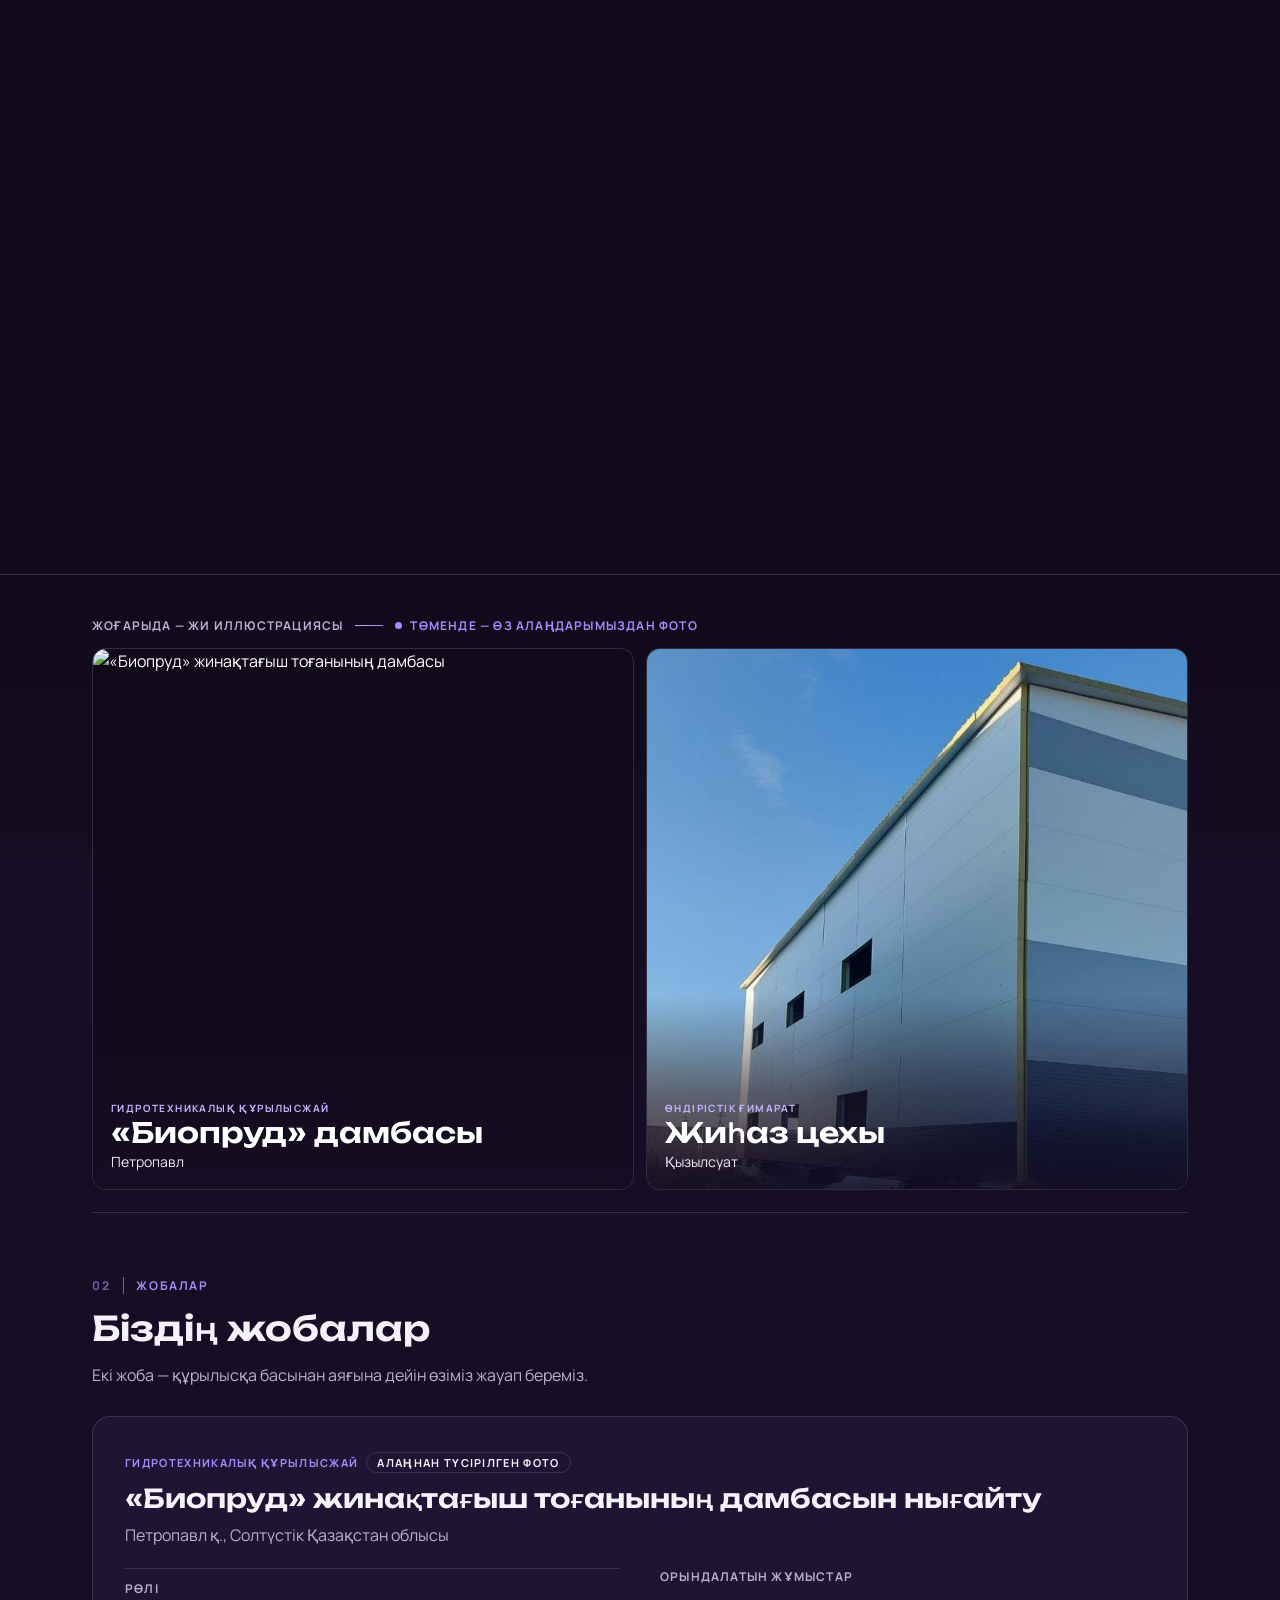
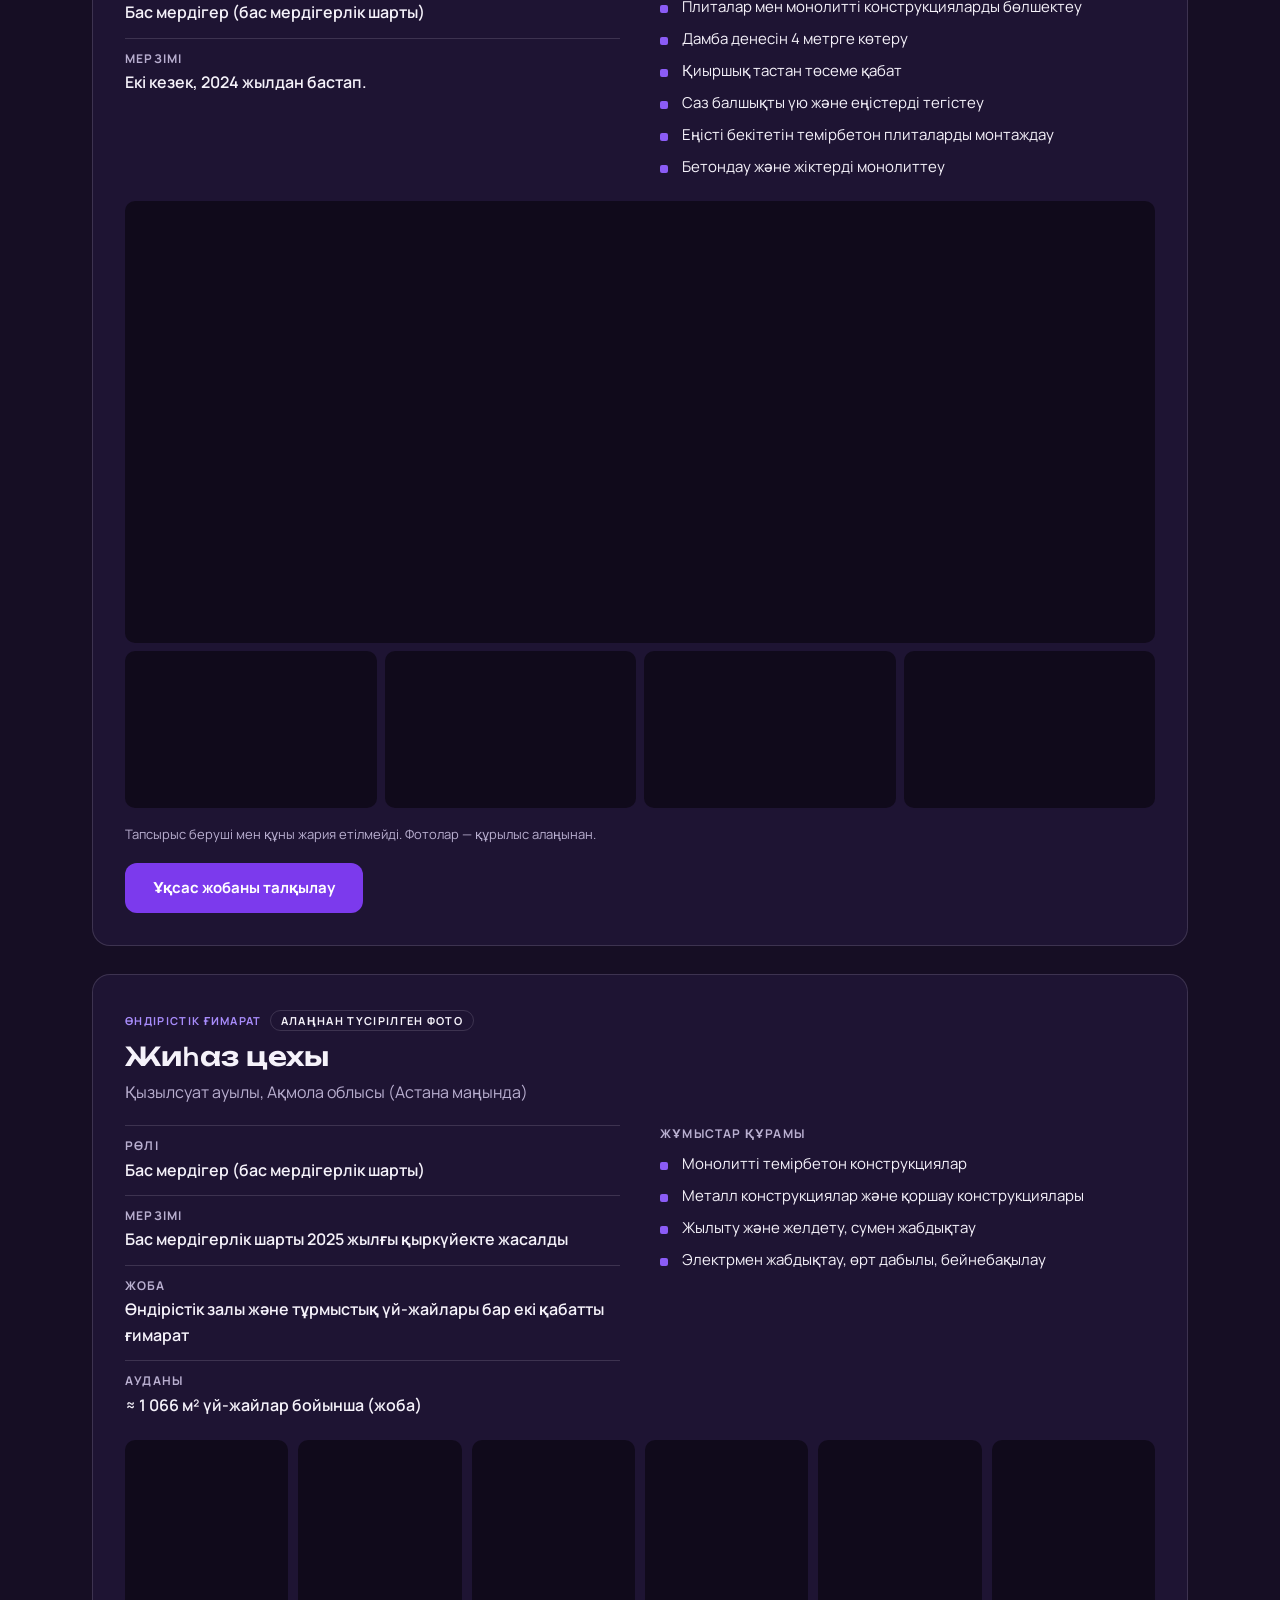
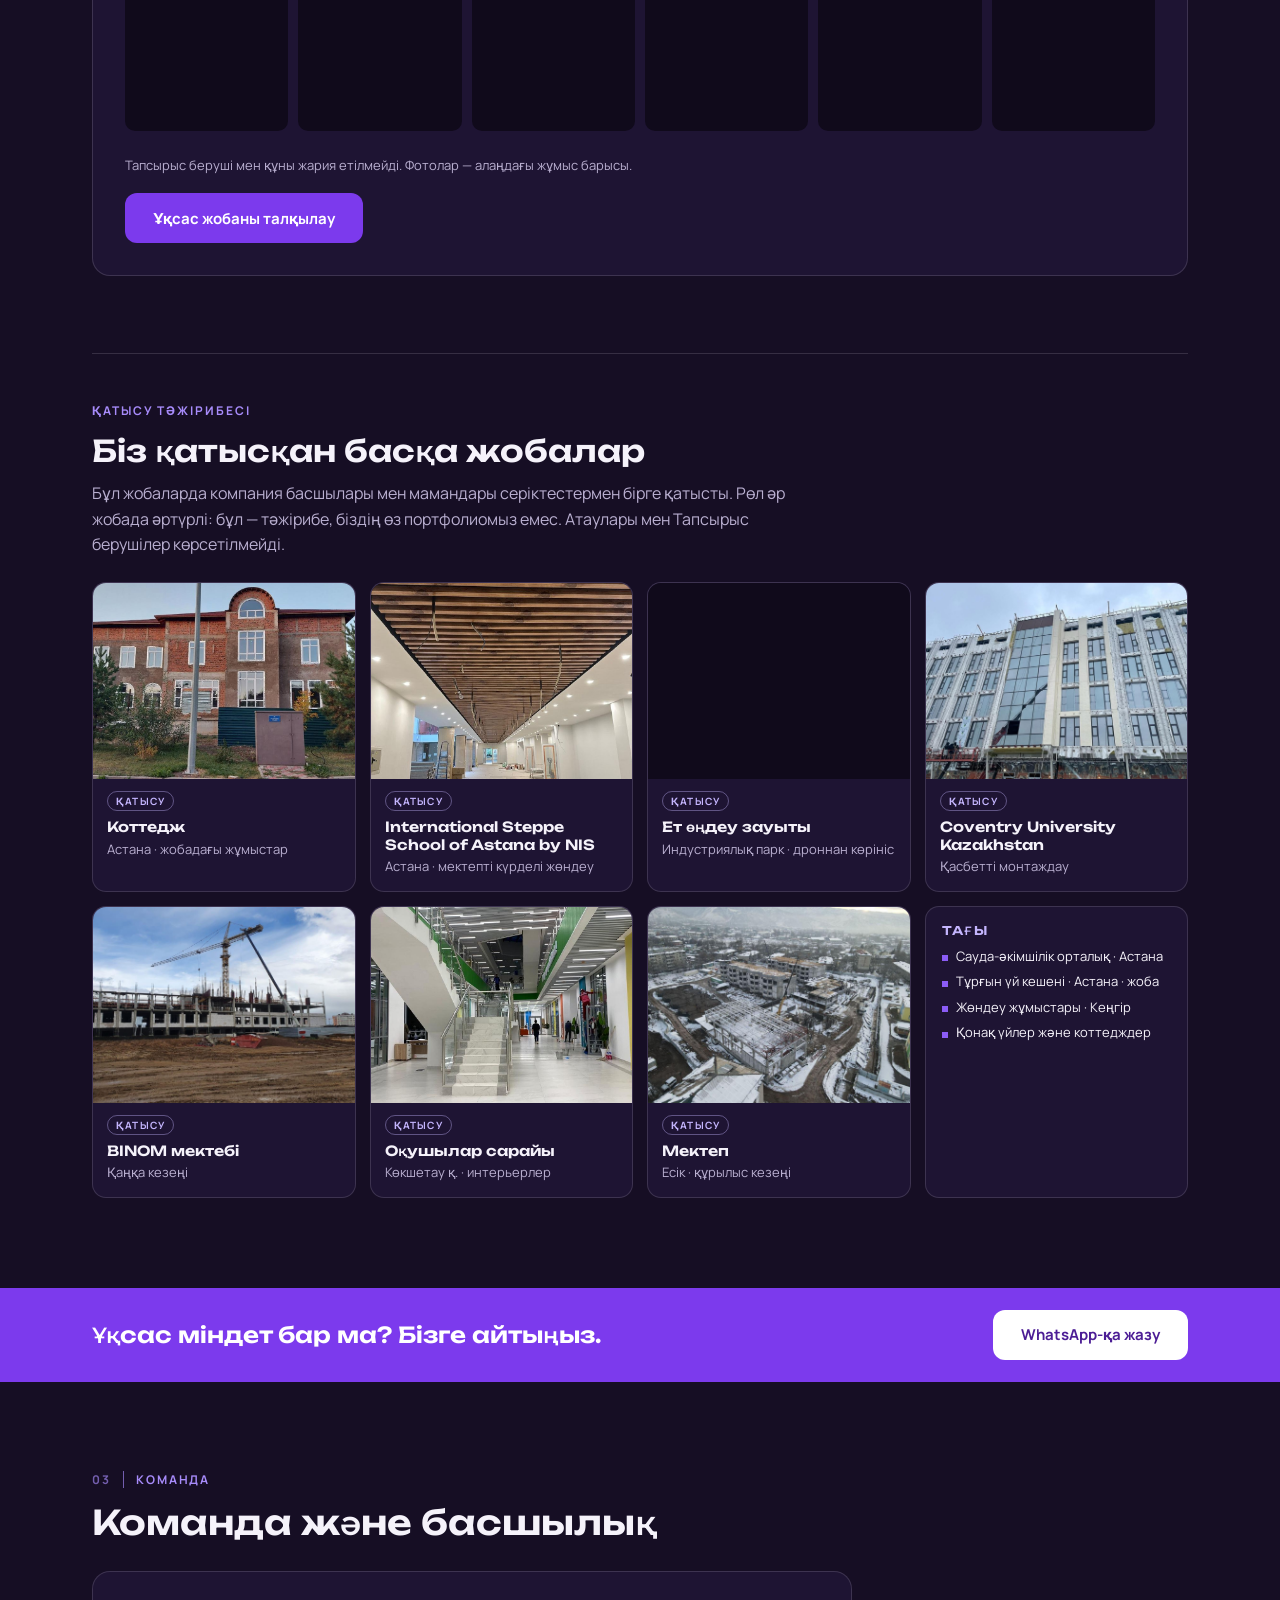
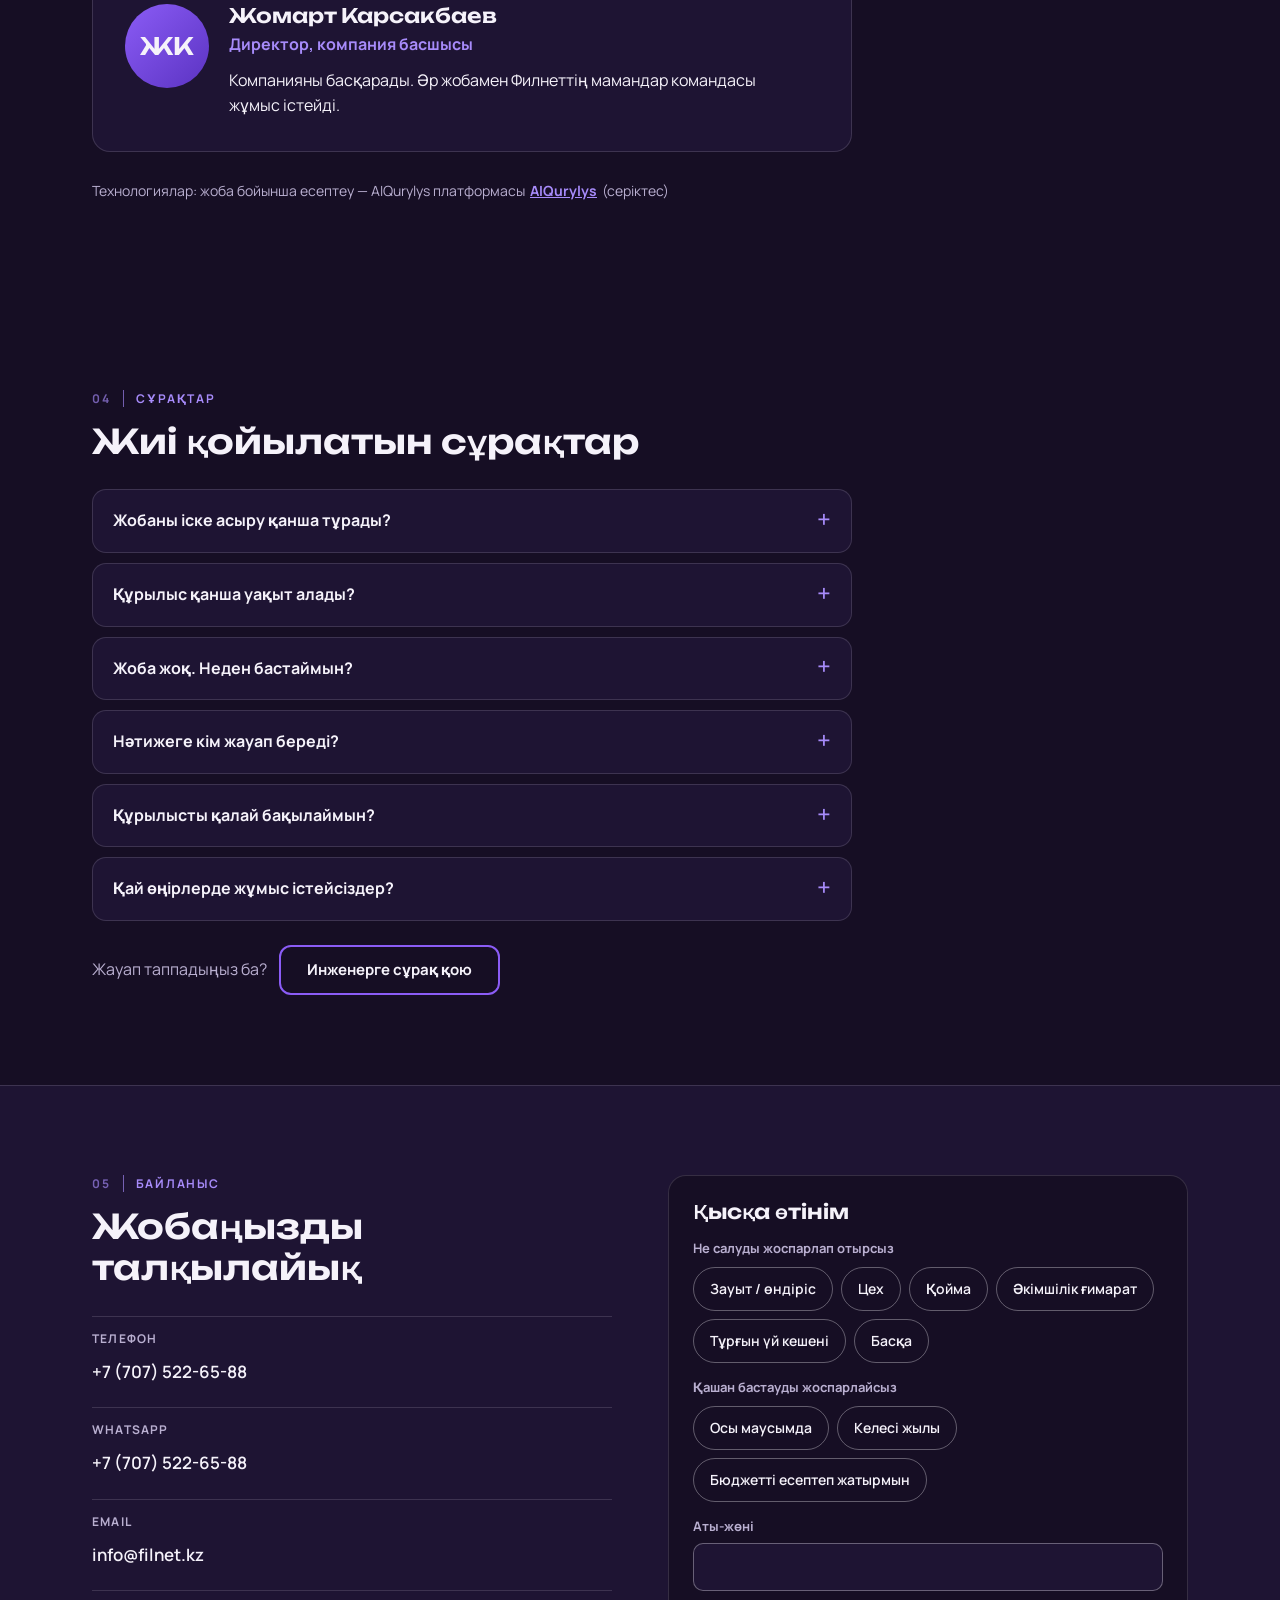
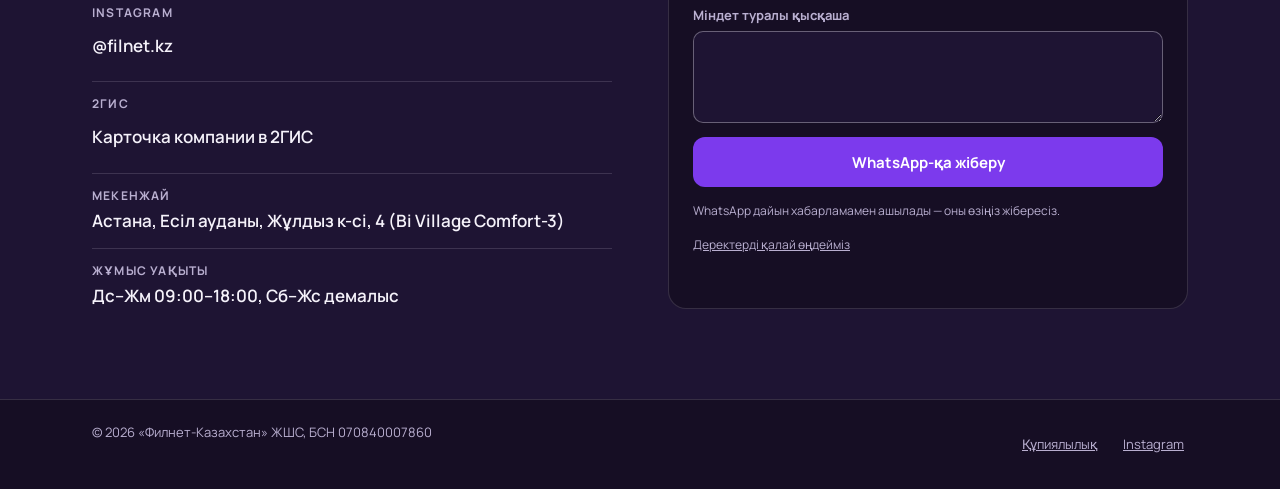
==== commit b767b72e: "Request form: add residential complex option (RU, KZ) Co-Authored-By: Claude Sonnet 5.5 <noreply@ant" ====
--- a/index.html
+++ b/index.html
@@ -29,7 +29,7 @@
 <link rel="preconnect" href="https://fonts.googleapis.com">
 <link rel="preconnect" href="https://fonts.gstatic.com" crossorigin>
 <link href="https://fonts.googleapis.com/css2?family=Manrope:wght@400;500;600;700&family=Unbounded:wght@500;600;700&family=Montserrat:wght@600;700;800&family=Inter:wght@400;500;600;700&display=swap" rel="stylesheet">
-<link rel="stylesheet" href="css/style.css?v=34">
+<link rel="stylesheet" href="css/style.css?v=35">
 </head>
 <body>
 
@@ -345,6 +345,7 @@
         <label class="chip"><input type="radio" name="kind" value="Цех"><span data-i18n="fm.k2">Цех</span></label>
         <label class="chip"><input type="radio" name="kind" value="Склад"><span data-i18n="fm.k3">Қойма</span></label>
         <label class="chip"><input type="radio" name="kind" value="Административное здание"><span data-i18n="fm.k4">Әкімшілік ғимарат</span></label>
+        <label class="chip"><input type="radio" name="kind" value="Жилой комплекс"><span data-i18n="fm.k6">Тұрғын үй кешені</span></label>
         <label class="chip"><input type="radio" name="kind" value="Другое"><span data-i18n="fm.k5">Басқа</span></label>
         </fieldset>
       <fieldset class="qz"><legend data-i18n="fm.q2">Қашан бастауды жоспарлайсыз</legend>
@@ -379,6 +380,6 @@
 
 <div class="lb" id="lb" role="dialog" aria-modal="true" hidden><button type="button" class="lb-x" aria-label="Жабу" data-i18n-aria="lb.close">×</button><img alt=""></div>
 
-<script src="js/main.js?v=34"></script>
+<script src="js/main.js?v=35"></script>
 </body>
 </html>
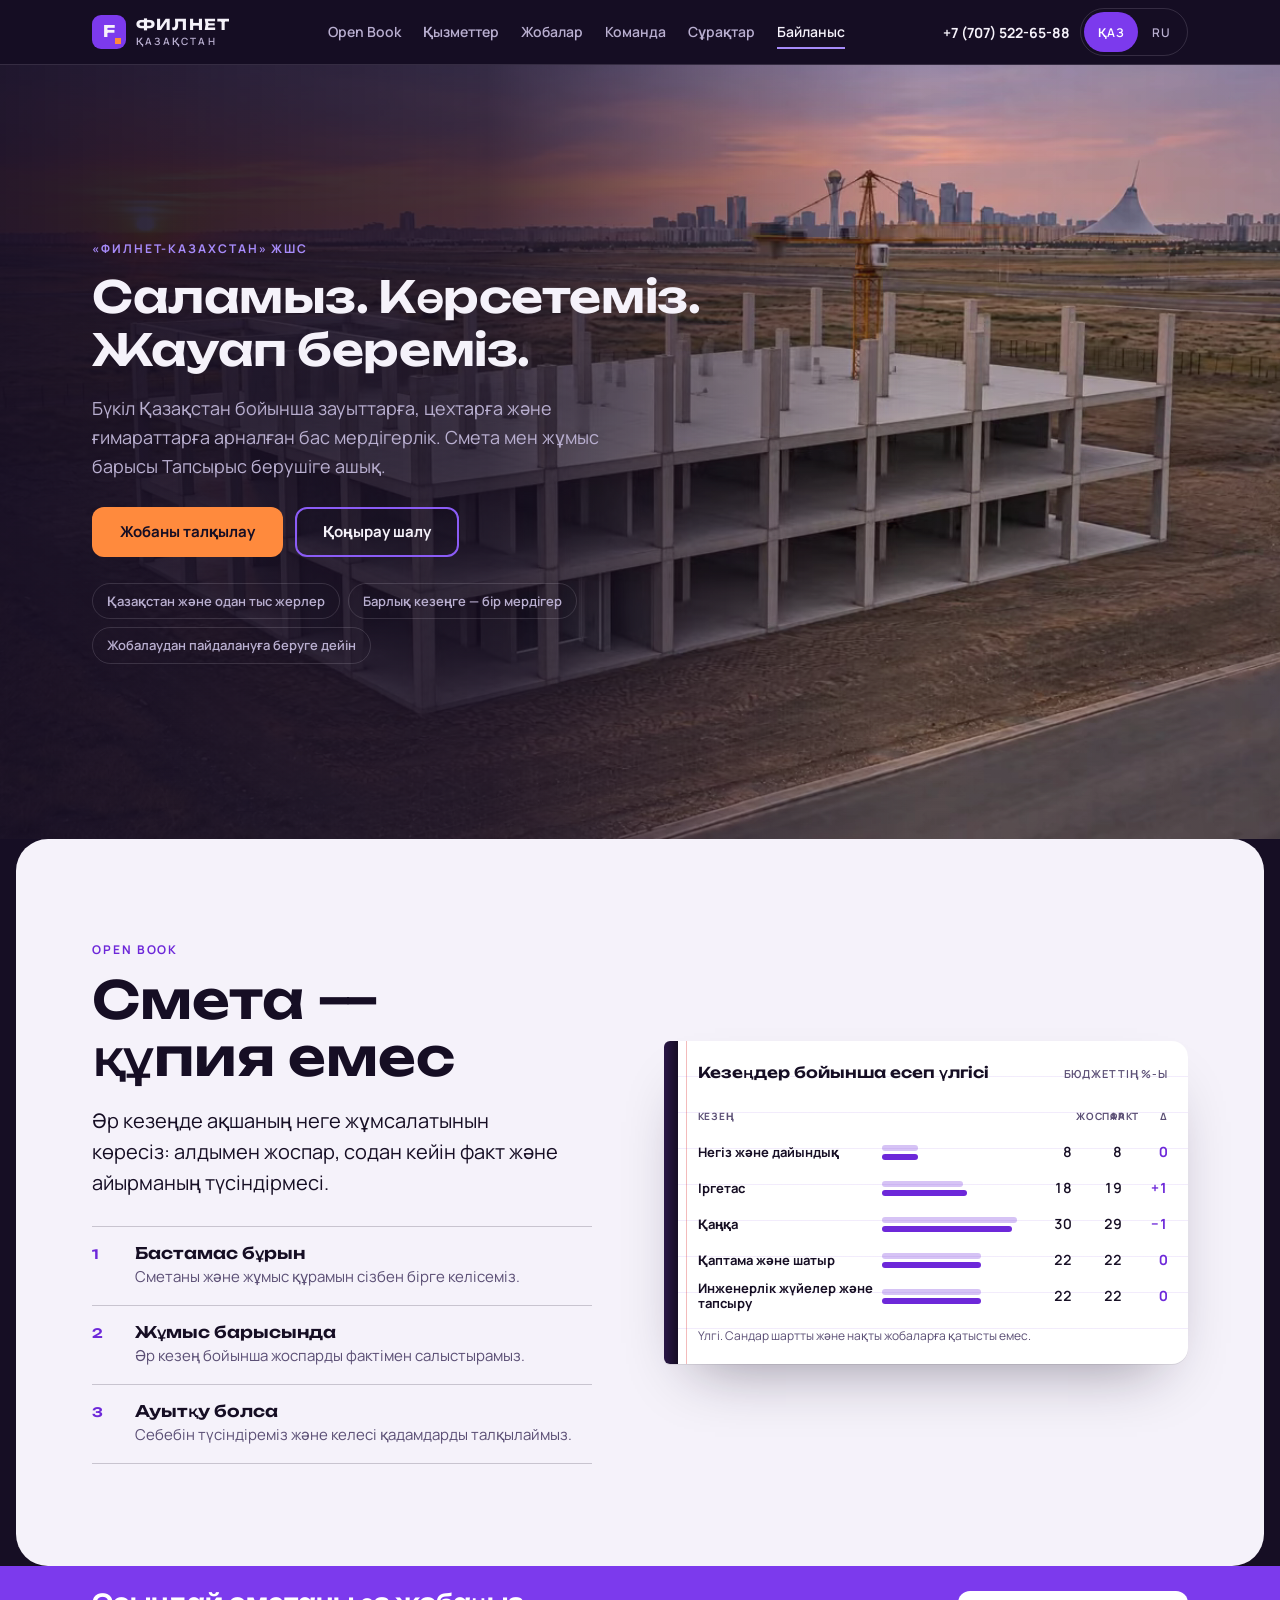
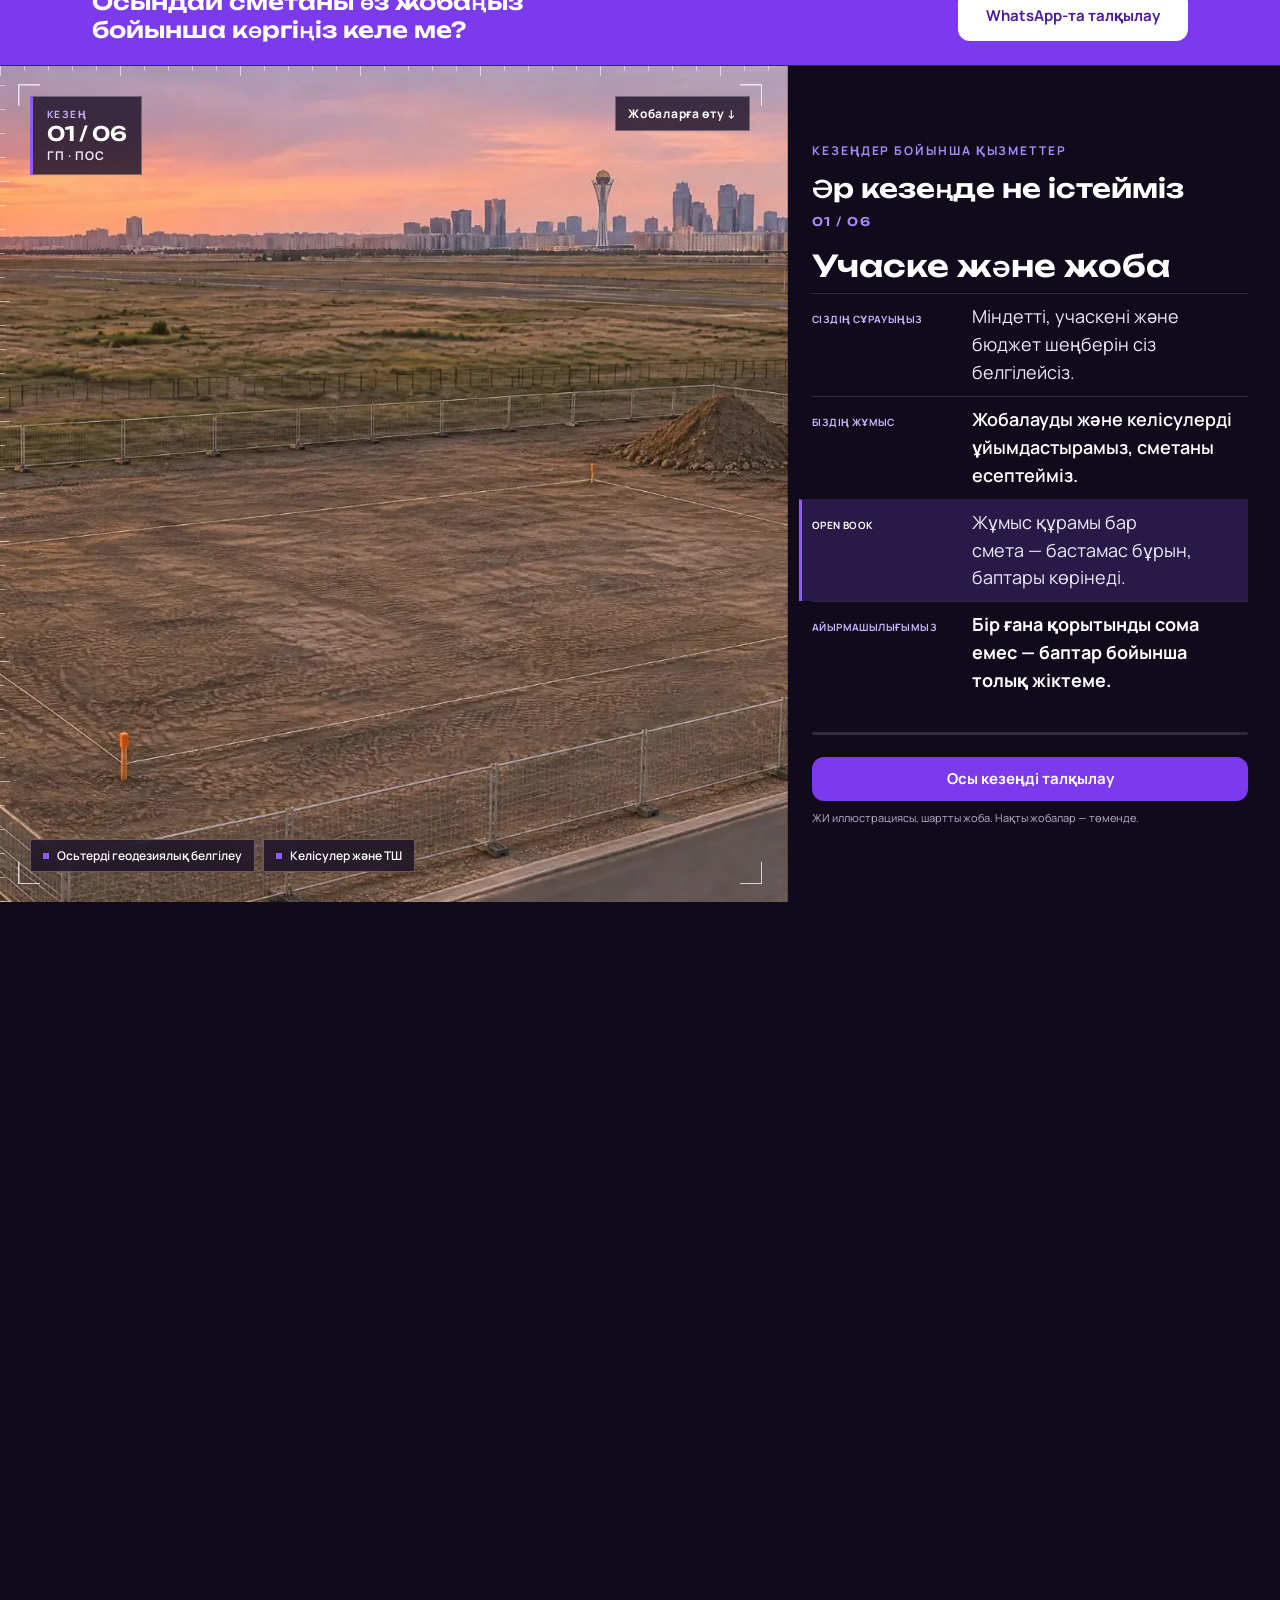
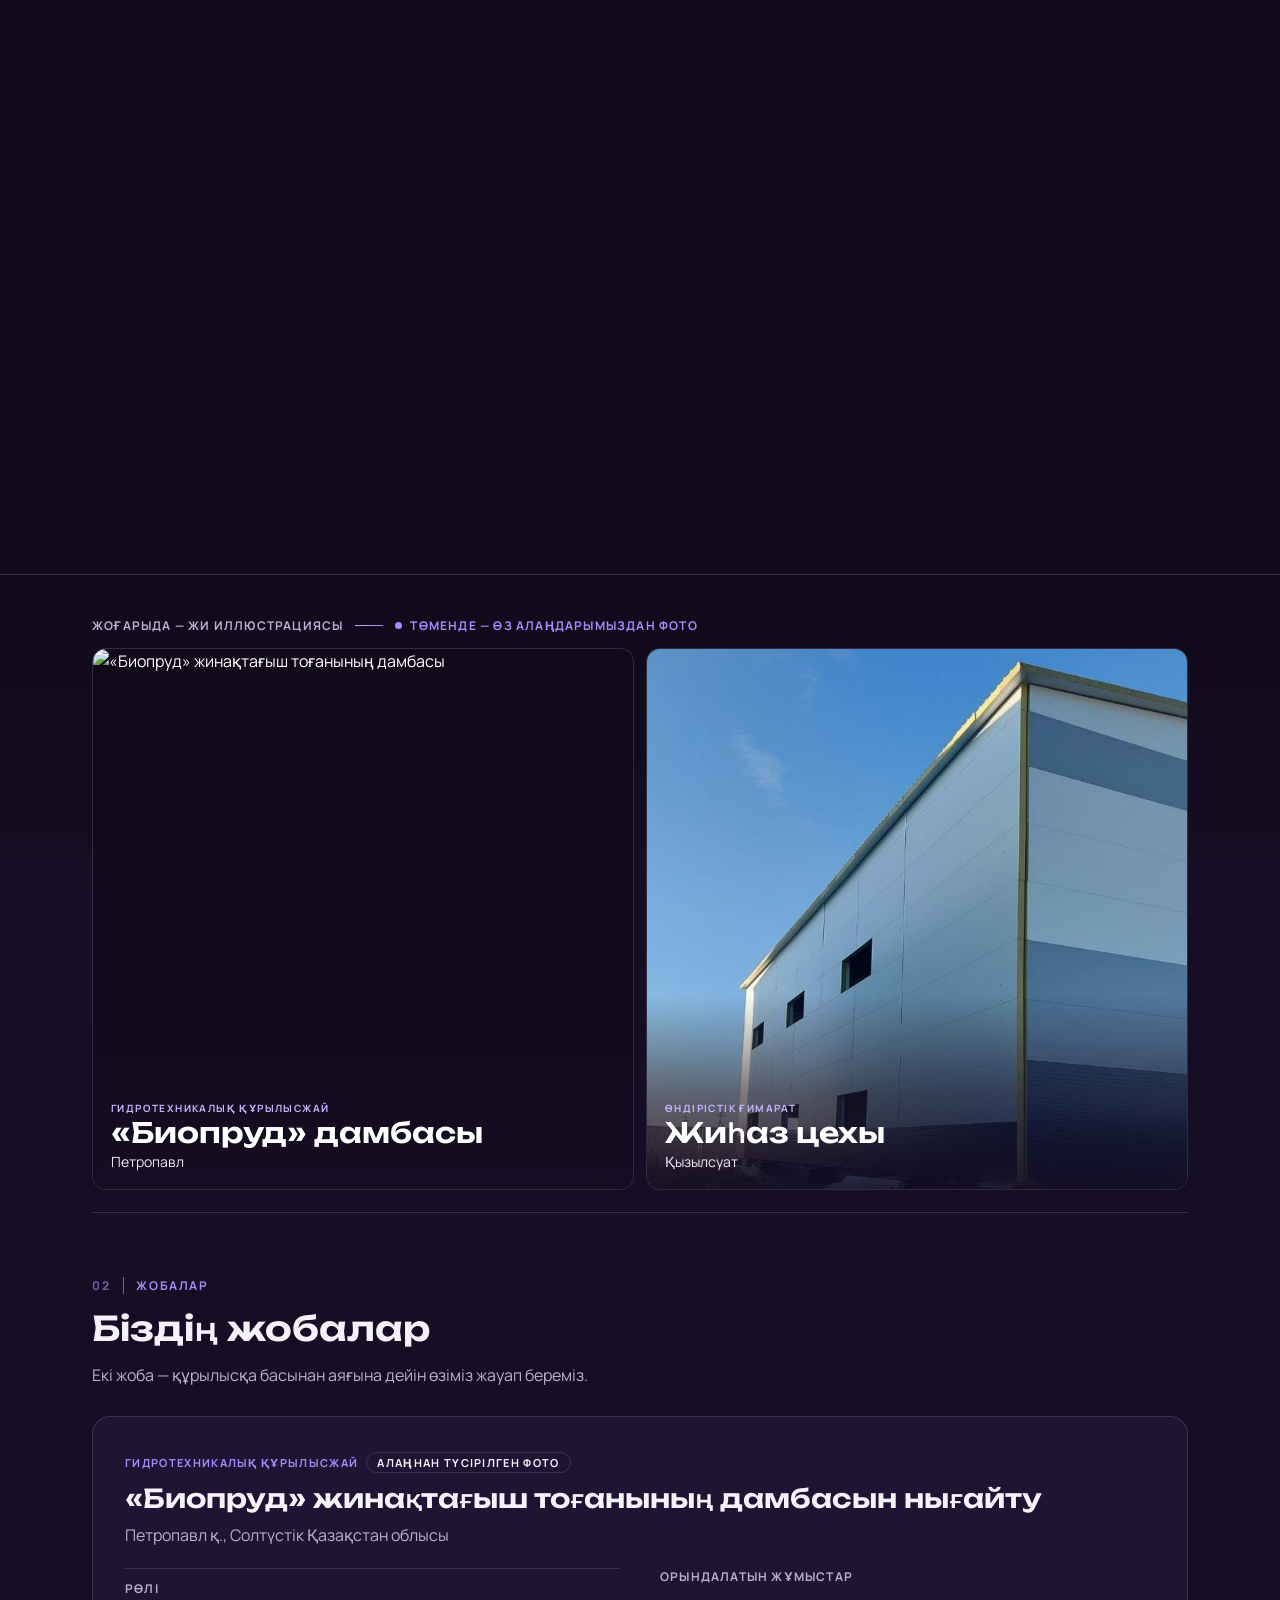
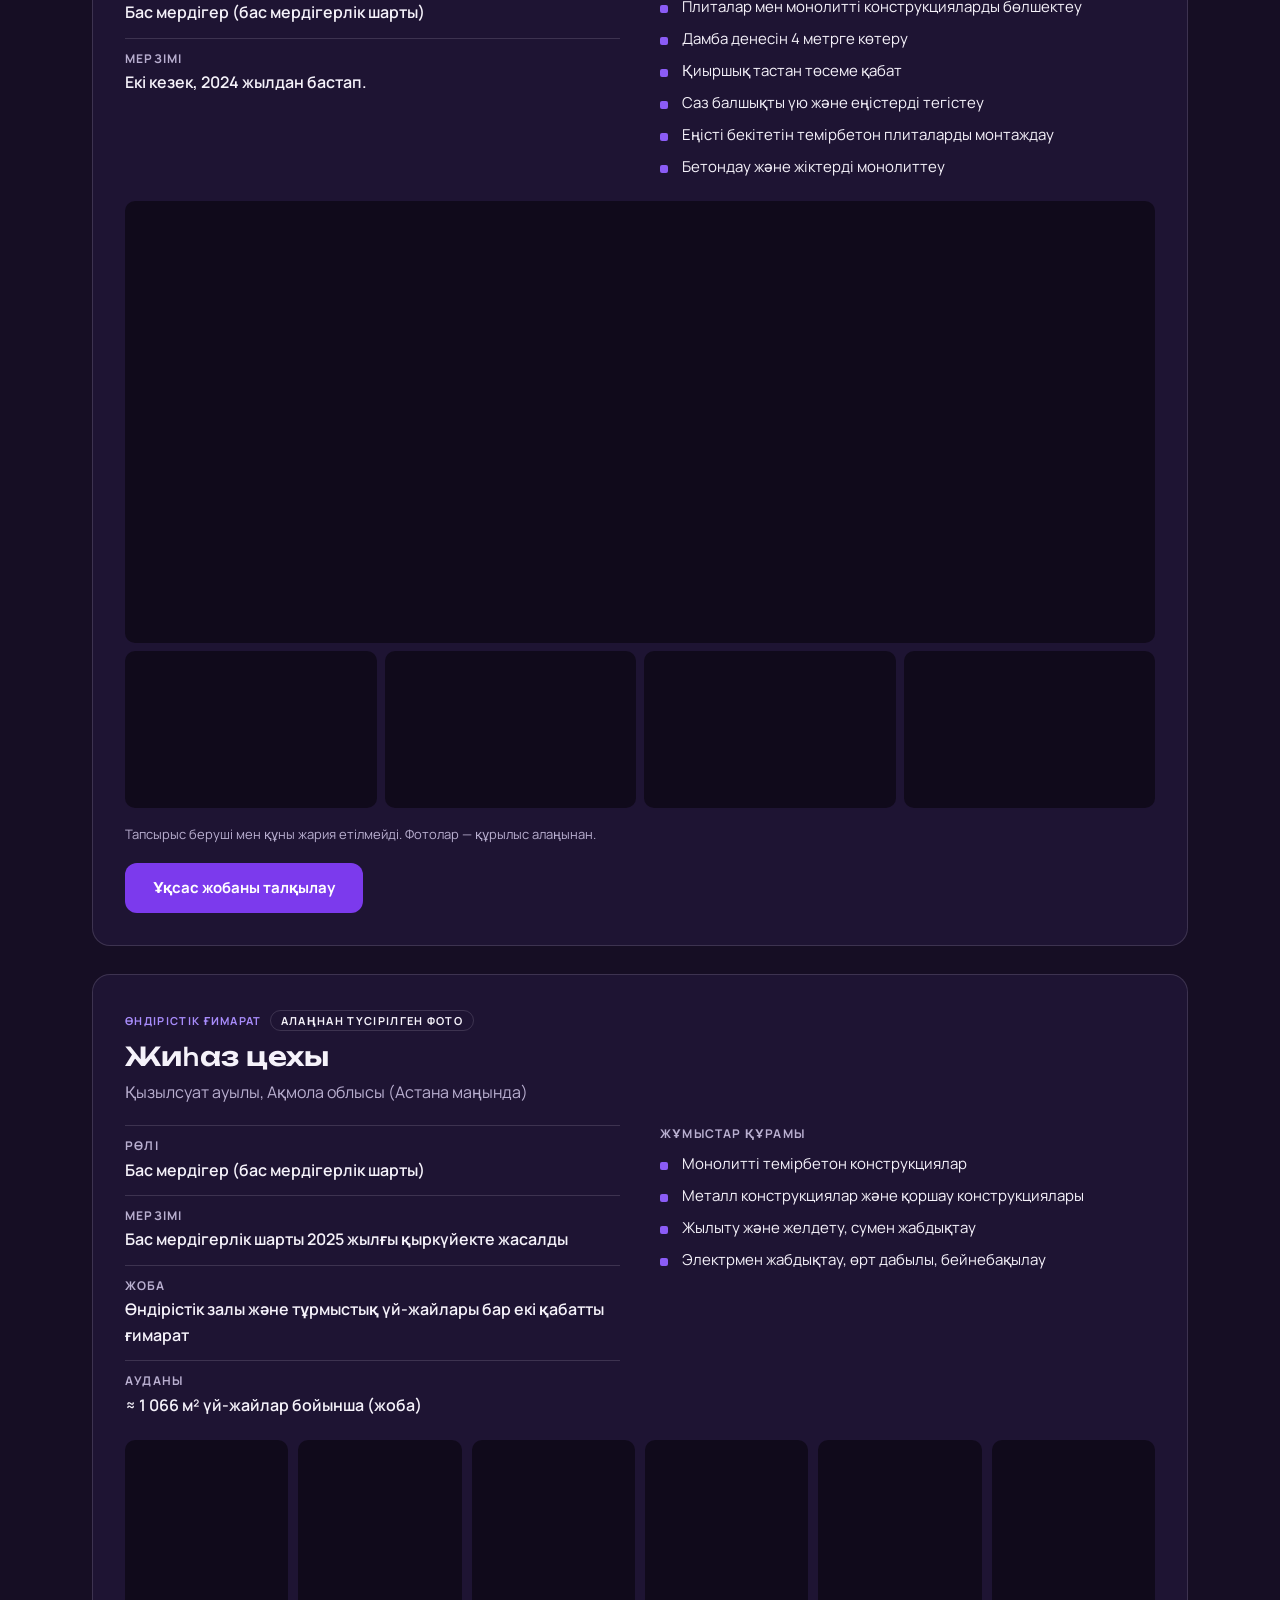
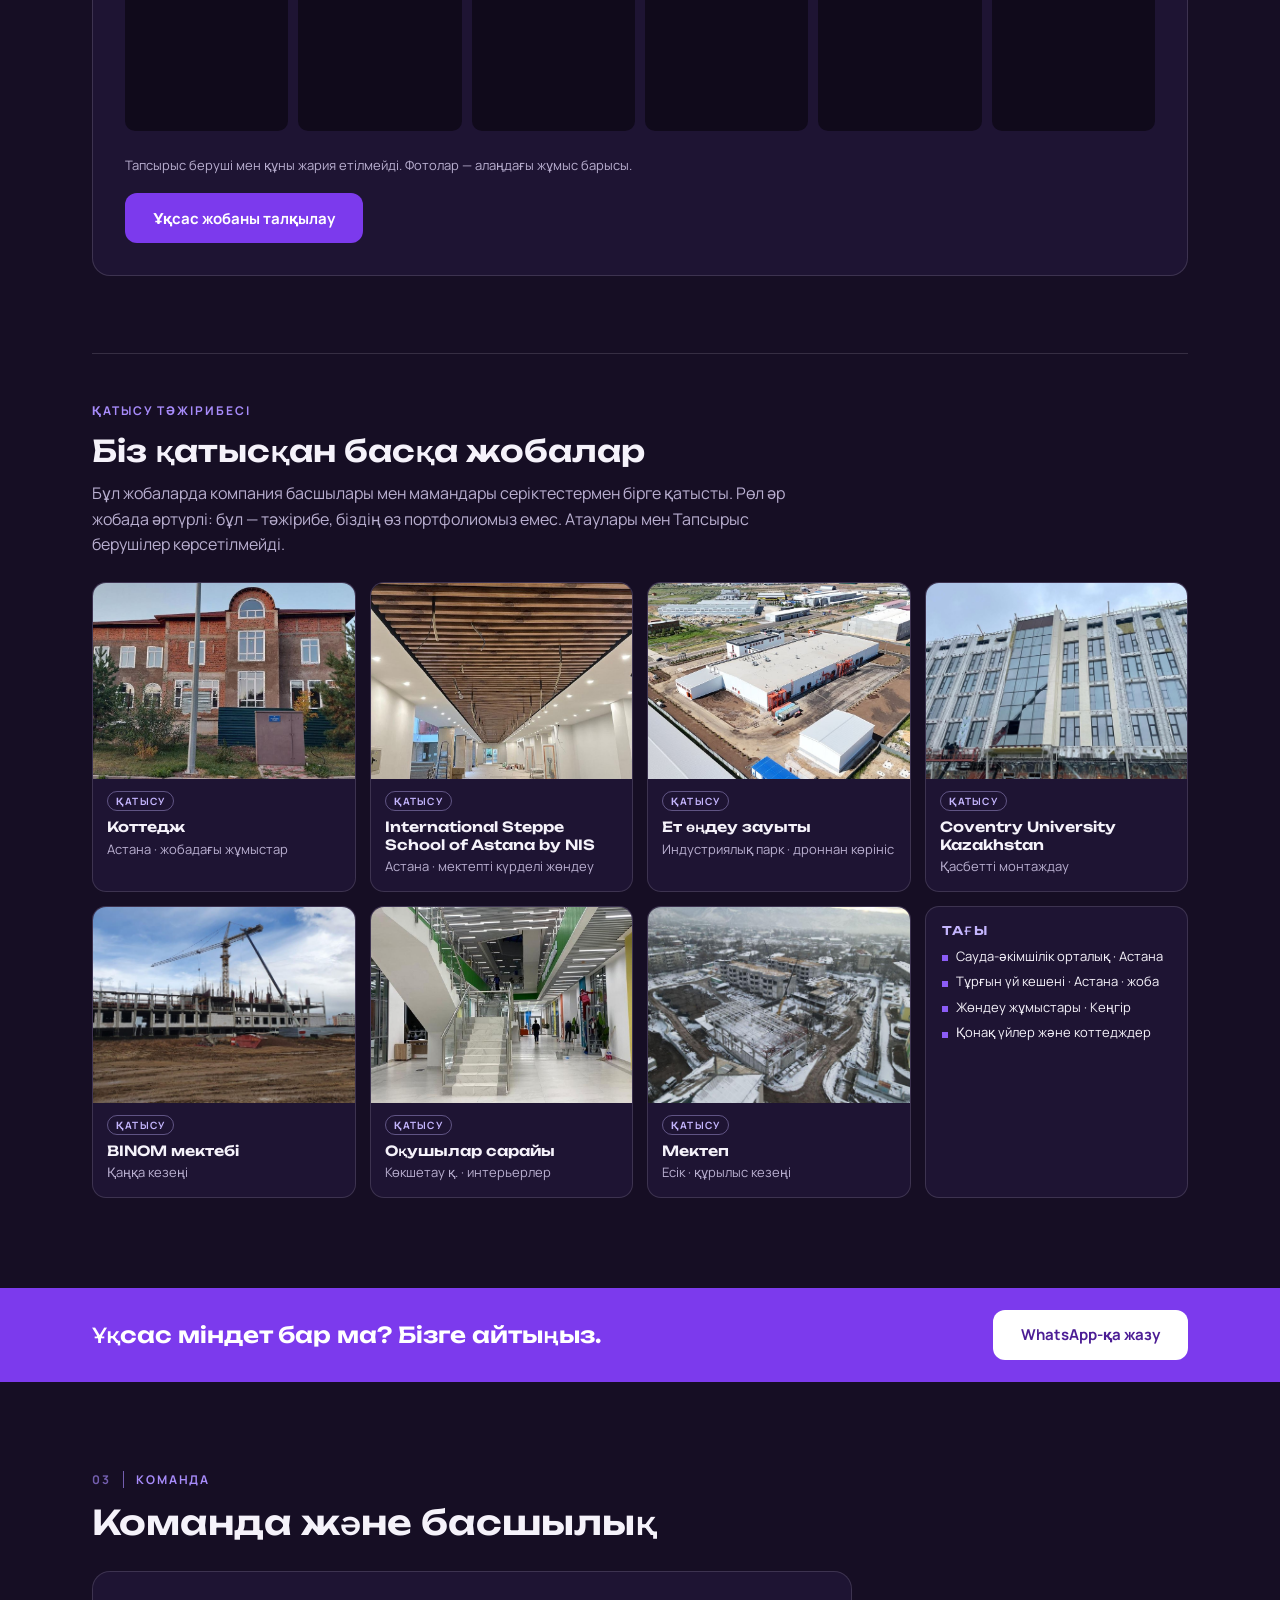
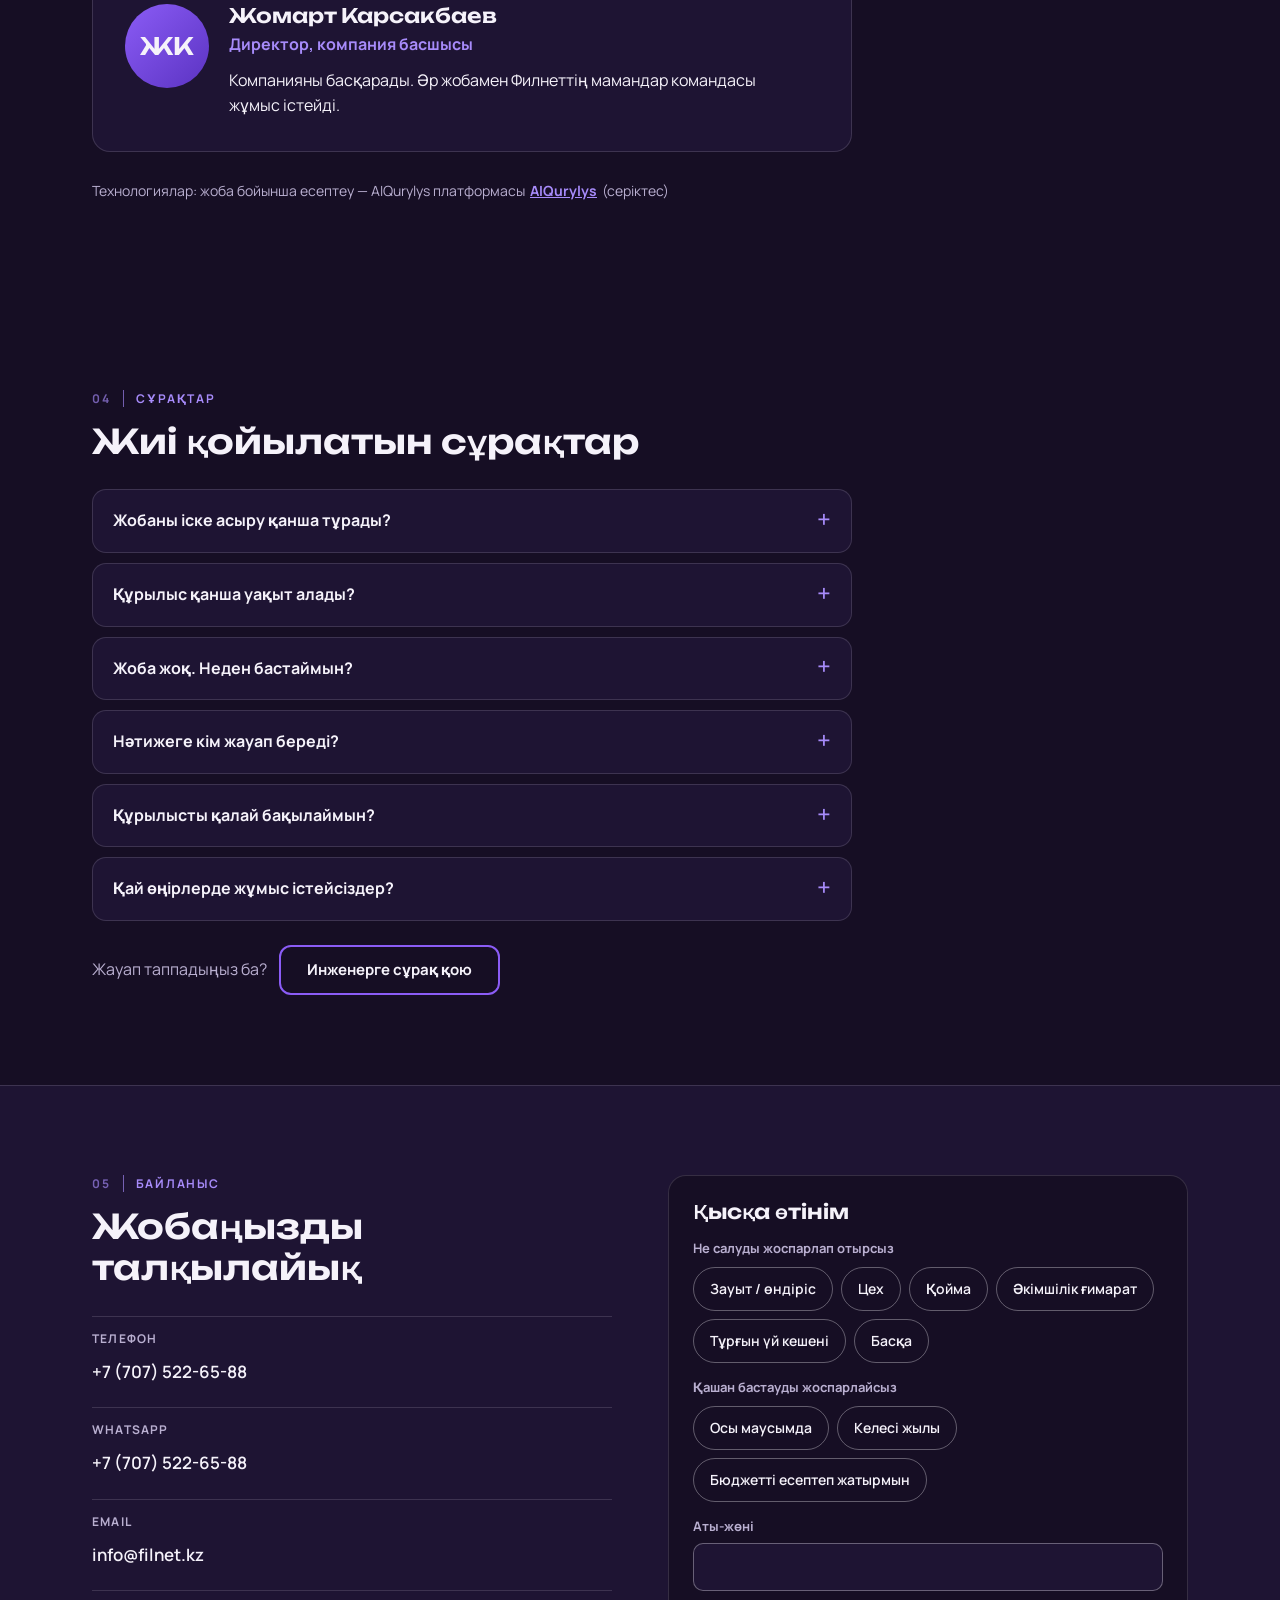
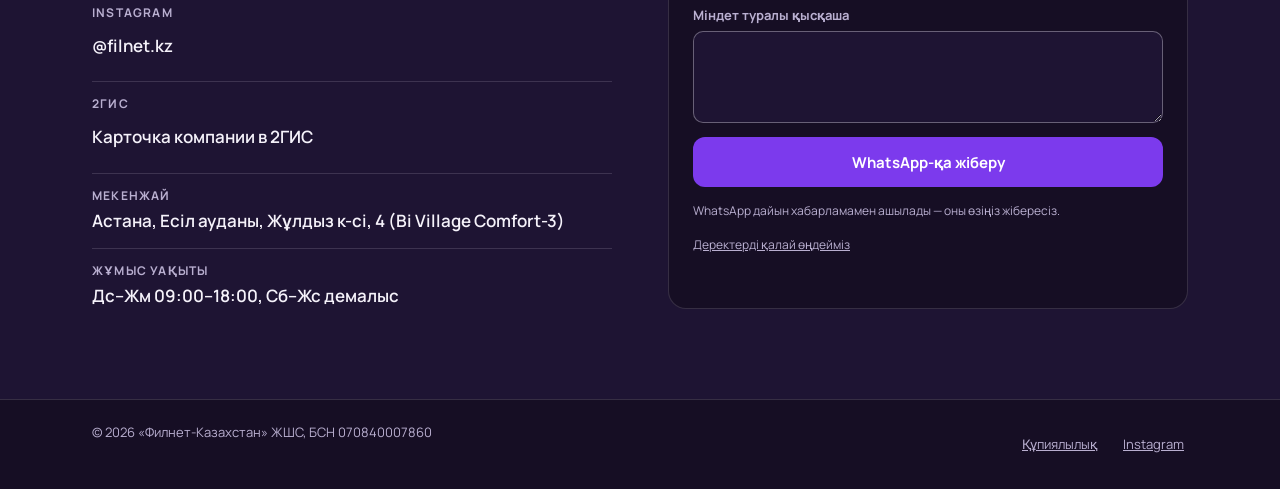
==== commit c7b6b58d: "Stages scene: sharp 1920px stills instead of the blurry scrubbed video; fix KZ labels on mobile Co-A" ====
--- a/index.html
+++ b/index.html
@@ -29,7 +29,7 @@
 <link rel="preconnect" href="https://fonts.googleapis.com">
 <link rel="preconnect" href="https://fonts.gstatic.com" crossorigin>
 <link href="https://fonts.googleapis.com/css2?family=Manrope:wght@400;500;600;700&family=Unbounded:wght@500;600;700&family=Montserrat:wght@600;700;800&family=Inter:wght@400;500;600;700&display=swap" rel="stylesheet">
-<link rel="stylesheet" href="css/style.css?v=35">
+<link rel="stylesheet" href="css/style.css?v=41">
 </head>
 <body>
 
@@ -143,15 +143,14 @@
 <section class="bld" id="build" data-n="6">
   <div class="bld-track">
     <div class="bld-stick">
-      <div class="bld-fig"><img class="is-on" decoding="async" src="assets/b-1.jpg" width="1280" height="724" alt="ЖИ иллюстрациясы, шартты жоба: учаске және жоба" data-i18n-alt="b.a1"><img loading="lazy" decoding="async" src="assets/b-2.jpg" width="1280" height="724" alt="ЖИ иллюстрациясы, шартты жоба: жер жұмыстары және іргетас" data-i18n-alt="b.a2"><img loading="lazy" decoding="async" src="assets/b-3.jpg" width="1280" height="724" alt="ЖИ иллюстрациясы, шартты жоба: қаңқа" data-i18n-alt="b.a3"><img loading="lazy" decoding="async" src="assets/b-4.jpg" width="1280" height="724" alt="ЖИ иллюстрациясы, шартты жоба: қоршау конструкциялары және шатыр" data-i18n-alt="b.a4"><img loading="lazy" decoding="async" src="assets/b-5.jpg" width="1280" height="724" alt="ЖИ иллюстрациясы, шартты жоба: инженерлік жүйелер" data-i18n-alt="b.a5"><img loading="lazy" decoding="async" src="assets/b-6.jpg" width="1280" height="724" alt="ЖИ иллюстрациясы, шартты жоба: жобаны тапсыру" data-i18n-alt="b.a6"><video class="scrub-video" id="scrub-video" muted playsinline preload="none" tabindex="-1" aria-hidden="true" data-src="assets/video/scrub.mp4"></video>
-          <div class="bld-hud" aria-hidden="true"><i class="rl-t"></i><i class="rl-l"></i>
+      <div class="bld-fig"><img class="is-on" decoding="async" src="assets/b-1-1920.webp" srcset="assets/b-1-960.webp 960w, assets/b-1-1920.webp 1920w" sizes="(min-width:980px) 90vw, 100vw" width="1920" height="1086" alt="ЖИ иллюстрациясы, шартты жоба: учаске және жоба" data-i18n-alt="b.a1"><img loading="lazy" decoding="async" src="assets/b-2-1920.webp" srcset="assets/b-2-960.webp 960w, assets/b-2-1920.webp 1920w" sizes="(min-width:980px) 90vw, 100vw" width="1920" height="1086" alt="ЖИ иллюстрациясы, шартты жоба: жер жұмыстары және іргетас" data-i18n-alt="b.a2"><img loading="lazy" decoding="async" src="assets/b-3-1920.webp" srcset="assets/b-3-960.webp 960w, assets/b-3-1920.webp 1920w" sizes="(min-width:980px) 90vw, 100vw" width="1920" height="1086" alt="ЖИ иллюстрациясы, шартты жоба: қаңқа" data-i18n-alt="b.a3"><img loading="lazy" decoding="async" src="assets/b-4-1920.webp" srcset="assets/b-4-960.webp 960w, assets/b-4-1920.webp 1920w" sizes="(min-width:980px) 90vw, 100vw" width="1920" height="1086" alt="ЖИ иллюстрациясы, шартты жоба: қоршау конструкциялары және шатыр" data-i18n-alt="b.a4"><img loading="lazy" decoding="async" src="assets/b-5-1920.webp" srcset="assets/b-5-960.webp 960w, assets/b-5-1920.webp 1920w" sizes="(min-width:980px) 90vw, 100vw" width="1920" height="1086" alt="ЖИ иллюстрациясы, шартты жоба: инженерлік жүйелер" data-i18n-alt="b.a5"><img loading="lazy" decoding="async" src="assets/b-6-1920.webp" srcset="assets/b-6-960.webp 960w, assets/b-6-1920.webp 1920w" sizes="(min-width:980px) 90vw, 100vw" width="1920" height="1086" alt="ЖИ иллюстрациясы, шартты жоба: жобаны тапсыру" data-i18n-alt="b.a6"><div class="bld-hud" aria-hidden="true"><i class="rl-t"></i><i class="rl-l"></i>
           <div class="hud-stamp"><small id="hud-k" data-i18n="hud.k">Кезең</small><b id="hud-n">01 / 06</b><span id="hud-s">ГП · ПОС</span></div>
           <div class="hud-chips" id="hud-c"></div>
           <a class="scene-skip" href="#projects" data-i18n="sk.t">Жобаларға өту ↓</a></div></div>
       <div class="wrap bld-panel">
         <p class="eyebrow" data-i18n="b.eyebrow">Кезеңдер бойынша қызметтер</p>
         <h2 data-i18n="b.h2">Әр кезеңде не істейміз</h2><span class="st-num" id="st-num">01 / 06</span>
-        <ol class="st-list"><li class="is-on"><b data-i18n="b.1t">Учаске және жоба</b><div class="st-det"><p class="d-q"><i data-i18n="b.lq">Сіздің сұрауыңыз</i><span data-i18n="b.1q">Міндетті, учаскені және бюджет шеңберін сіз белгілейсіз.</span></p><p class="d-w"><i data-i18n="b.lw">Біздің жұмыс</i><span data-i18n="b.1w">Жобалауды және келісулерді ұйымдастырамыз, сметаны есептейміз.</span></p><p class="d-o"><i data-i18n="b.lo">Open Book</i><span data-i18n="b.1o">Жұмыс құрамы бар смета — бастамас бұрын, баптары көрінеді.</span></p><p class="d-d"><i data-i18n="b.ld">Айырмашылығымыз</i><span data-i18n="b.1d">Бір ғана қорытынды сома емес — баптар бойынша толық жіктеме.</span></p></div></li><li><b data-i18n="b.2t">Жер жұмыстары және іргетас</b><div class="st-det"><p class="d-q"><i data-i18n="b.lq">Сіздің сұрауыңыз</i><span data-i18n="b.2q">Негіз және жобаның өзгерістері бойынша шешімді сіз қабылдайсыз.</span></p><p class="d-w"><i data-i18n="b.lw">Біздің жұмыс</i><span data-i18n="b.2w">Негізді дайындаймыз, іргетасты арматуралап, бетондаймыз.</span></p><p class="d-o"><i data-i18n="b.lo">Open Book</i><span data-i18n="b.2o">Жасырын жұмыстарды жабар алдында актімен және фотомен тіркейміз.</span></p><p class="d-d"><i data-i18n="b.ld">Айырмашылығымыз</i><span data-i18n="b.2d">Жер астында не бар екенін — ол жабылмай тұрып көресіз.</span></p></div></li><li><b data-i18n="b.3t">Қаңқа</b><div class="st-det"><p class="d-q"><i data-i18n="b.lq">Сіздің сұрауыңыз</i><span data-i18n="b.3q">Өзгерістерді келісіп, негізгі шешімдерді сіз қабылдайсыз.</span></p><p class="d-w"><i data-i18n="b.lw">Біздің жұмыс</i><span data-i18n="b.3w">Монолит жұмыстары мен металл конструкцияларды монтаждауды кестемен жүргіземіз.</span></p><p class="d-o"><i data-i18n="b.lo">Open Book</i><span data-i18n="b.3o">Кезеңнің жоспары мен фактісі қатар: ауытқу мен себебі көрінеді.</span></p><p class="d-d"><i data-i18n="b.ld">Айырмашылығымыз</i><span data-i18n="b.3d">Ауытқуды соңында емес, бірден түсіндіреміз.</span></p></div></li><li><b data-i18n="b.4t">Қоршау конструкциялары және шатыр</b><div class="st-det"><p class="d-q"><i data-i18n="b.lq">Сіздің сұрауыңыз</i><span data-i18n="b.4q">Смета шеңберінде шешімдер мен материалдарды сіз таңдайсыз.</span></p><p class="d-w"><i data-i18n="b.lw">Біздің жұмыс</i><span data-i18n="b.4w">Ғимарат контурын жабамыз: қабырғалар, шатыр, ойықтар.</span></p><p class="d-o"><i data-i18n="b.lo">Open Book</i><span data-i18n="b.4o">Материалдар мен мердігерлер — смета бойынша, баптары көрінеді.</span></p><p class="d-d"><i data-i18n="b.ld">Айырмашылығымыз</i><span data-i18n="b.4d">Материалды ауыстыруды сатып алғанға дейін сізбен талқылаймыз.</span></p></div></li><li><b data-i18n="b.5t">Инженерлік жүйелер</b><div class="st-det"><p class="d-q"><i data-i18n="b.lq">Сіздің сұрауыңыз</i><span data-i18n="b.5q">Технологиялық талаптарды сіз анықтайсыз.</span></p><p class="d-w"><i data-i18n="b.lw">Біздің жұмыс</i><span data-i18n="b.5w">Жылыту, желдету, су, электр, дабыл жүйелерін үйлестіреміз.</span></p><p class="d-o"><i data-i18n="b.lo">Open Book</i><span data-i18n="b.5o">Жүйелер түйісуі мен жауаптылар — бір кестеде.</span></p><p class="d-d"><i data-i18n="b.ld">Айырмашылығымыз</i><span data-i18n="b.5d">Жүйелер түйісуінде бір жауапты.</span></p></div></li><li><b data-i18n="b.6t">Жобаны тапсыру</b><div class="st-det"><p class="d-q"><i data-i18n="b.lq">Сіздің сұрауыңыз</i><span data-i18n="b.6q">Жобаны сіз қабылдайсыз.</span></p><p class="d-w"><i data-i18n="b.lw">Біздің жұмыс</i><span data-i18n="b.6w">Жобаны және атқарушылық құжаттаманы тапсырамыз.</span></p><p class="d-o"><i data-i18n="b.lo">Open Book</i><span data-i18n="b.6o">Смета бойынша қорытынды: жоспар, факт, айырманың түсіндірмесі.</span></p><p class="d-d"><i data-i18n="b.ld">Айырмашылығымыз</i><span data-i18n="b.6d">Құрылысты кілт қана емес, есеп беріп аяқтаймыз.</span></p></div></li></ol>
+        <ol class="st-list"><li class="is-on"><b data-i18n="b.1t">Учаске және жоба</b><div class="st-det"><p class="d-q"><i data-i18n="b.lq">Сіздің сұрауыңыз</i><span data-i18n="b.1q">Міндетті, учаскені және бюджет шеңберін сіз белгілейсіз.</span></p><p class="d-w"><i data-i18n="b.lw">Біздің жұмыс</i><span data-i18n="b.1w">Жобалауды және келісулерді ұйымдастырамыз, сметаны есептейміз.</span></p><p class="d-o"><i data-i18n="b.lo">Open Book</i><span data-i18n="b.1o">Жұмыс құрамы бар смета — бастамас бұрын, баптары көрінеді.</span></p><p class="d-d"><i data-i18n="b.ld">Айырмашы­лығымыз</i><span data-i18n="b.1d">Бір ғана қорытынды сома емес — баптар бойынша толық жіктеме.</span></p></div></li><li><b data-i18n="b.2t">Жер жұмыстары және іргетас</b><div class="st-det"><p class="d-q"><i data-i18n="b.lq">Сіздің сұрауыңыз</i><span data-i18n="b.2q">Негіз және жобаның өзгерістері бойынша шешімді сіз қабылдайсыз.</span></p><p class="d-w"><i data-i18n="b.lw">Біздің жұмыс</i><span data-i18n="b.2w">Негізді дайындаймыз, іргетасты арматуралап, бетондаймыз.</span></p><p class="d-o"><i data-i18n="b.lo">Open Book</i><span data-i18n="b.2o">Жасырын жұмыстарды жабар алдында актімен және фотомен тіркейміз.</span></p><p class="d-d"><i data-i18n="b.ld">Айырмашы­лығымыз</i><span data-i18n="b.2d">Жер астында не бар екенін — ол жабылмай тұрып көресіз.</span></p></div></li><li><b data-i18n="b.3t">Қаңқа</b><div class="st-det"><p class="d-q"><i data-i18n="b.lq">Сіздің сұрауыңыз</i><span data-i18n="b.3q">Өзгерістерді келісіп, негізгі шешімдерді сіз қабылдайсыз.</span></p><p class="d-w"><i data-i18n="b.lw">Біздің жұмыс</i><span data-i18n="b.3w">Монолит жұмыстары мен металл конструкцияларды монтаждауды кестемен жүргіземіз.</span></p><p class="d-o"><i data-i18n="b.lo">Open Book</i><span data-i18n="b.3o">Кезеңнің жоспары мен фактісі қатар: ауытқу мен себебі көрінеді.</span></p><p class="d-d"><i data-i18n="b.ld">Айырмашы­лығымыз</i><span data-i18n="b.3d">Ауытқуды соңында емес, бірден түсіндіреміз.</span></p></div></li><li><b data-i18n="b.4t">Қоршау конструкциялары және шатыр</b><div class="st-det"><p class="d-q"><i data-i18n="b.lq">Сіздің сұрауыңыз</i><span data-i18n="b.4q">Смета шеңберінде шешімдер мен материалдарды сіз таңдайсыз.</span></p><p class="d-w"><i data-i18n="b.lw">Біздің жұмыс</i><span data-i18n="b.4w">Ғимарат контурын жабамыз: қабырғалар, шатыр, ойықтар.</span></p><p class="d-o"><i data-i18n="b.lo">Open Book</i><span data-i18n="b.4o">Материалдар мен мердігерлер — смета бойынша, баптары көрінеді.</span></p><p class="d-d"><i data-i18n="b.ld">Айырмашы­лығымыз</i><span data-i18n="b.4d">Материалды ауыстыруды сатып алғанға дейін сізбен талқылаймыз.</span></p></div></li><li><b data-i18n="b.5t">Инженерлік жүйелер</b><div class="st-det"><p class="d-q"><i data-i18n="b.lq">Сіздің сұрауыңыз</i><span data-i18n="b.5q">Технологиялық талаптарды сіз анықтайсыз.</span></p><p class="d-w"><i data-i18n="b.lw">Біздің жұмыс</i><span data-i18n="b.5w">Жылыту, желдету, су, электр, дабыл жүйелерін үйлестіреміз.</span></p><p class="d-o"><i data-i18n="b.lo">Open Book</i><span data-i18n="b.5o">Жүйелер түйісуі мен жауаптылар — бір кестеде.</span></p><p class="d-d"><i data-i18n="b.ld">Айырмашы­лығымыз</i><span data-i18n="b.5d">Жүйелер түйісуінде бір жауапты.</span></p></div></li><li><b data-i18n="b.6t">Жобаны тапсыру</b><div class="st-det"><p class="d-q"><i data-i18n="b.lq">Сіздің сұрауыңыз</i><span data-i18n="b.6q">Жобаны сіз қабылдайсыз.</span></p><p class="d-w"><i data-i18n="b.lw">Біздің жұмыс</i><span data-i18n="b.6w">Жобаны және атқарушылық құжаттаманы тапсырамыз.</span></p><p class="d-o"><i data-i18n="b.lo">Open Book</i><span data-i18n="b.6o">Смета бойынша қорытынды: жоспар, факт, айырманың түсіндірмесі.</span></p><p class="d-d"><i data-i18n="b.ld">Айырмашы­лығымыз</i><span data-i18n="b.6d">Құрылысты кілт қана емес, есеп беріп аяқтаймыз.</span></p></div></li></ol>
         <div class="st-bar"><i></i></div>
         <a class="btn btn-or bld-cta" id="bld-cta" href="https://wa.me/77075226588" target="_blank" rel="noopener" data-i18n="b.cta">Осы кезеңді талқылау</a>
         <p class="case-note" data-i18n="b.note">ЖИ иллюстрациясы, шартты жоба. Нақты жобалар — төменде.</p>
@@ -380,6 +379,6 @@
 
 <div class="lb" id="lb" role="dialog" aria-modal="true" hidden><button type="button" class="lb-x" aria-label="Жабу" data-i18n-aria="lb.close">×</button><img alt=""></div>
 
-<script src="js/main.js?v=35"></script>
+<script src="js/main.js?v=39"></script>
 </body>
 </html>
--- a/css/style.css
+++ b/css/style.css
@@ -1,640 +1,640 @@
-:root{
-  --bg:#160E24; --bg2:#1E1433; --bg3:#100A1B;
-  --violet:#8B5CF6; --orange:#FF8A3D; --light:#F5F2FA;
-  --txt:#F5F2FA; --mut:#B9AFD0; --line:rgba(245,242,250,.14);
-  --ink:#160E24; --ink-mut:#5B4F75;
-  --r:14px;
-  --f-h:'Unbounded','Montserrat','Manrope','Inter',system-ui,sans-serif;
-  --f-t:'Manrope','Inter',system-ui,-apple-system,'Segoe UI',sans-serif;
-}
-*{box-sizing:border-box;margin:0;padding:0}
-html{scroll-behavior:smooth;scroll-padding-top:72px;-webkit-text-size-adjust:100%}
-body{font-family:var(--f-t);font-size:16px;line-height:1.6;background:var(--bg);color:var(--txt);overflow-x:hidden;padding-bottom:calc(72px + env(safe-area-inset-bottom))}
-img{display:block;max-width:100%;height:auto}
-a{color:inherit}
-.wrap{width:100%;max-width:1160px;margin:0 auto;padding:0 20px}
-.narrow{max-width:820px}
-
-/* header */
-.hdr{position:sticky;top:0;z-index:50;background:rgba(22,14,36,.92);backdrop-filter:blur(10px);border-bottom:1px solid var(--line)}
-.hdr-in{display:flex;align-items:center;justify-content:space-between;height:64px;gap:12px}
-.logo{display:flex;align-items:center;gap:10px;text-decoration:none}
-.logo-mark{width:34px;height:34px;border-radius:9px;background:#7C3AED;display:grid;place-items:center;font-family:var(--f-h);font-weight:700;font-size:16px;position:relative}
-.logo-mark::after{content:"";position:absolute;right:5px;bottom:5px;width:6px;height:6px;background:var(--orange)}
-.logo-txt{font-family:var(--f-h);font-weight:700;font-size:15px;letter-spacing:.08em;line-height:1.1}
-.logo-txt small{display:block;font-family:var(--f-t);font-weight:600;font-size:10px;letter-spacing:.22em;color:var(--mut);text-transform:uppercase;margin-top:2px}
-.nav{display:none}
-.hdr-r{display:flex;align-items:center;gap:10px}
-.lang{display:flex;border:1px solid var(--line);border-radius:999px;padding:3px}
-.lang button{background:none;border:0;color:var(--mut);font:600 12px var(--f-t);min-height:40px;padding:0 14px;border-radius:999px;cursor:pointer;letter-spacing:.04em}
-.lang button.is-on{background:#7C3AED;color:#fff}
-.burger{width:44px;height:44px;background:none;border:1px solid var(--line);border-radius:10px;cursor:pointer;display:flex;flex-direction:column;justify-content:center;gap:5px;padding:0 10px}
-.burger span{height:2px;background:var(--txt);border-radius:2px;transition:.2s}
-.nav.open{display:flex;flex-direction:column;position:absolute;top:64px;left:0;right:0;background:var(--bg);border-bottom:1px solid var(--line);padding:8px 20px 16px}
-.nav.open a{padding:12px 0;border-bottom:1px solid var(--line);text-decoration:none;font-weight:600}
-.nav.open a:last-child{border:0}
-
-/* buttons */
-.btn{display:inline-flex;align-items:center;justify-content:center;min-height:50px;padding:0 26px;border-radius:12px;font:700 15px var(--f-t);text-decoration:none;border:2px solid transparent;cursor:pointer;transition:transform .15s,background .15s}
-.btn:active{transform:scale(.98)}
-.btn-or{background:var(--orange);color:var(--ink)}
-.btn-or:hover{background:#ff9d5e}
-.btn-ghost{border-color:var(--violet);color:var(--txt);background:transparent}
-.btn-ghost:hover{background:rgba(139,92,246,.18)}
-
-/* hero */
-.hero{padding:36px 0 48px;background:radial-gradient(900px 500px at 85% 0,rgba(139,92,246,.28),transparent 60%),var(--bg)}
-.hero-in{display:grid;gap:32px}
-.eyebrow{font:700 12px var(--f-t);letter-spacing:.16em;text-transform:uppercase;color:var(--orange);margin-bottom:14px}
-h1,h2,h3{font-family:var(--f-h);font-weight:600;line-height:1.2}
-h1{font-size:clamp(24px,6.4vw,44px);margin-bottom:18px;letter-spacing:-.01em;overflow-wrap:break-word}
-h2{font-size:clamp(22px,5.4vw,34px);margin-bottom:28px}
-h3{font-size:16px}
-.lead{font-size:18px;color:var(--mut);max-width:560px;margin-bottom:26px}
-.cta{display:flex;flex-wrap:wrap;gap:12px;margin-bottom:26px}
-.chips{list-style:none;display:flex;flex-wrap:wrap;gap:8px}
-.chips li{font-size:13px;font-weight:600;padding:7px 14px;border:1px solid var(--line);border-radius:999px;color:var(--mut)}
-.hero-fig{justify-self:start;max-width:260px;position:relative}
-.hero-fig img{width:100%;aspect-ratio:9/16;object-fit:cover;border-radius:var(--r);border:1px solid var(--line)}
-.hero-fig::before{content:"";position:absolute;inset:14px -14px -14px 14px;border:2px solid var(--violet);border-radius:var(--r);z-index:-1}
-.hero-fig{z-index:0}
-.hero-fig figcaption{font-size:12px;color:var(--mut);margin-top:12px}
-
-/* sections */
-.sec{padding:56px 0}
-.sec-light{background:var(--light);color:var(--ink)}
-.sec-light .eyebrow{color:#A84812}
-.sec-dark2{background:var(--bg2)}
-.sec-lead{color:var(--mut);margin:-14px 0 28px;max-width:640px}
-.grid3{display:grid;gap:14px}
-.card{background:var(--bg2);border:1px solid var(--line);border-radius:var(--r);padding:24px}
-.card .num{font:600 12px var(--f-h);color:#A78BFA;letter-spacing:.1em;display:block;margin-bottom:14px}
-.card h3{margin-bottom:10px}
-.card p{color:var(--mut);font-size:15px}
-
-.steps{list-style:none;counter-reset:s;display:grid;gap:12px}
-.steps li{counter-increment:s;background:#fff;border-radius:var(--r);padding:20px 20px 20px 72px;position:relative;box-shadow:0 1px 0 rgba(22,14,36,.06)}
-.steps li::before{content:counter(s);position:absolute;left:20px;top:18px;width:36px;height:36px;border-radius:50%;background:#7C3AED;color:#fff;display:grid;place-items:center;font:600 14px var(--f-h)}
-.steps h3{font-size:15px;margin-bottom:6px;color:var(--ink)}
-.steps p{font-size:15px;color:var(--ink-mut)}
-.note-line{margin-top:22px;font-weight:600;color:var(--ink-mut);border-left:3px solid var(--orange);padding-left:14px}
-
-/* cases */
-.case{background:var(--bg2);border:1px solid var(--line);border-radius:18px;padding:22px;margin-bottom:28px}
-.tag{display:inline-block;font:700 11px var(--f-t);letter-spacing:.12em;text-transform:uppercase;color:var(--orange);margin-bottom:10px}
-.case-head h3{font-size:clamp(19px,4.8vw,26px);margin-bottom:8px}
-.loc{color:var(--mut);margin-bottom:20px}
-.case-body{display:grid;gap:18px;margin-bottom:22px}
-.facts{display:grid;gap:12px}
-.facts div{border-top:1px solid var(--line);padding-top:10px}
-.facts dt{font-size:12px;font-weight:700;letter-spacing:.1em;text-transform:uppercase;color:var(--mut);margin-bottom:2px}
-.facts dd{font-weight:600}
-.case h4{font:700 12px var(--f-t);letter-spacing:.1em;text-transform:uppercase;color:var(--mut);margin-bottom:10px}
-.list{list-style:none;display:grid;gap:8px}
-.list li{padding-left:22px;position:relative;font-size:15px}
-.list li::before{content:"";position:absolute;left:0;top:.62em;width:8px;height:8px;background:var(--violet);border-radius:2px}
-.gal{display:grid;gap:8px;margin-bottom:16px}
-.ph-btn{border:0;padding:0;background:var(--bg3);border-radius:10px;overflow:hidden;cursor:zoom-in;display:block;width:100%}
-.ph-btn img{width:100%;height:100%;object-fit:cover;transition:transform .3s}
-.ph-btn:hover img{transform:scale(1.03)}
-.gal-land{grid-template-columns:1fr 1fr}
-.gal-land .ph-btn{aspect-ratio:16/10}
-.gal-land .big{grid-column:1/-1;aspect-ratio:16/9}
-/* portrait site photos (720x1280): fixed-width scroll strip, never stretched */
-.gal-port{display:flex;overflow-x:auto;scroll-snap-type:x mandatory;gap:10px;padding-bottom:8px;-webkit-overflow-scrolling:touch}
-.gal-port .ph-btn{flex:0 0 170px;width:170px;aspect-ratio:9/16;scroll-snap-align:start}
-.case-note{font-size:13px;color:var(--mut)}
-
-/* placeholders */
-.ph{background:rgba(255,138,61,.18);color:var(--orange);border:1px dashed var(--orange);border-radius:6px;padding:1px 7px;font-weight:700;font-size:.88em;white-space:normal}
-.sec-light .ph{color:#B04A10;background:rgba(255,138,61,.15)}
-
-/* experience / team */
-.big-p{font-size:18px;line-height:1.7;color:var(--ink)}
-.ph-line{margin-top:16px}
-.person{display:grid;gap:20px;background:var(--bg2);border:1px solid var(--line);border-radius:18px;padding:24px}
-.avatar{width:84px;height:84px;border-radius:50%;background:linear-gradient(135deg,var(--violet),#5B33C2);display:grid;place-items:center;font:600 24px var(--f-h)}
-.person h3{font-size:20px;margin-bottom:4px}
-.role{color:var(--orange);font-weight:700;margin-bottom:10px}
-.creds{list-style:none;margin-top:14px;display:grid;gap:8px;font-size:14px;color:var(--mut)}
-.tech{margin-top:20px;font-size:14px;color:var(--mut)}
-.tech a{color:#A78BFA;display:inline-block;padding:8px 2px;font-weight:700}
-
-/* contacts */
-.contacts{display:grid;gap:36px}
-.clist{list-style:none;display:grid;gap:14px}
-.clist li{display:grid;gap:2px;border-top:1px solid var(--line);padding-top:12px}
-.clist span{font-size:12px;font-weight:700;letter-spacing:.1em;text-transform:uppercase;color:var(--mut)}
-.clist a,.clist b{font-weight:600;font-size:17px;text-decoration:none}
-.clist a:hover{color:var(--orange)}
-.form{background:var(--bg);border:1px solid var(--line);border-radius:18px;padding:24px;display:grid;gap:14px;align-content:start}
-.form h3{font-size:18px}
-.form label{display:grid;gap:6px;font-size:13px;font-weight:700;color:var(--mut)}
-.form input,.form textarea{font:500 16px var(--f-t);color:var(--txt);background:var(--bg2);border:1px solid rgba(245,242,250,.34);border-radius:10px;padding:12px 14px;width:100%}
-.form input:focus,.form textarea:focus{outline:2px solid var(--violet);border-color:transparent}
-.form-note{font-size:12px;color:var(--mut)}
-
-.ftr{border-top:1px solid var(--line);padding:22px 0;font-size:13px;color:var(--mut)}
-.ftr-in{display:flex;flex-wrap:wrap;justify-content:space-between;gap:10px}
-
-.sticky-cta{position:fixed;left:0;right:0;bottom:0;z-index:40;display:flex;gap:10px;padding:10px 16px calc(10px + env(safe-area-inset-bottom));transition:transform .3s;background:rgba(22,14,36,.96);border-top:1px solid var(--line)}
-.sticky-cta .btn{flex:1;min-height:46px;padding:0 12px}
-
-/* stages (scroll-driven) */
-.stages{background:var(--bg3);border-top:1px solid var(--line);border-bottom:1px solid var(--line)}
-.stages-track{height:calc(var(--n)*70svh + 100svh)}
-.stages-stick{position:sticky;top:64px;height:calc(100svh - 64px);display:flex;align-items:center;overflow:hidden}
-.stages-in{display:flex;flex-direction:column;gap:16px;height:100%;justify-content:center}
-.stages .eyebrow{margin-bottom:8px}
-.stages h2{margin-bottom:14px;font-size:clamp(20px,5vw,34px)}
-.st-photo{position:relative;order:-1;height:min(46svh,440px);aspect-ratio:9/16;align-self:center;border-radius:var(--r);overflow:hidden;border:1px solid var(--line);background:var(--bg)}
-.st-photo img{position:absolute;inset:0;width:100%;height:100%;object-fit:cover;opacity:0;transform:scale(1.06);transition:opacity .6s,transform 1.2s}
-.st-photo img.is-on{opacity:1;transform:scale(1)}
-.st-list{list-style:none;display:grid;gap:6px}
-.st-list li{display:none;gap:4px}
-.st-list li.is-on{display:grid}
-.st-list b{font:600 clamp(18px,4.6vw,26px) var(--f-h);color:var(--txt)}
-.st-list span{color:var(--mut);font-size:15px}
-.st-bar{height:3px;background:var(--line);border-radius:3px;margin:16px 0 10px;overflow:hidden}
-.st-bar i{display:block;height:100%;background:var(--orange);transform-origin:left;transform:scaleX(0)}
-.rv{opacity:0;transform:translateY(18px);transition:opacity .6s,transform .6s}
-.rv.in{opacity:1;transform:none}
-@media(min-width:980px){
-  .stages-in{flex-direction:row;align-items:center;justify-content:space-between;gap:64px}
-  .st-txt{flex:1;max-width:520px}
-  .st-photo{order:0;height:min(78svh,640px);flex:none}
-  .st-list li{display:grid;opacity:.35;padding:10px 0;border-top:1px solid var(--line)}
-  .st-list li.is-on{opacity:1}
-}
-@media(prefers-reduced-motion:reduce){
-  .stages-track{height:auto}.stages-stick{position:static;height:auto;padding:48px 0}
-  .st-photo{display:none}.st-list li{display:grid}.st-bar{display:none}.rv{opacity:1;transform:none}
-}
-
-/* build scene */
-.bld{background:var(--bg3);border-top:1px solid var(--line);border-bottom:1px solid var(--line)}
-.bld-track{height:calc(6*65svh + 100svh)}
-.bld-stick{position:sticky;top:64px;height:calc(100svh - 64px);display:flex;flex-direction:column;overflow:hidden}
-.bld-fig{position:relative;width:100%;aspect-ratio:16/9;flex:none;max-height:56svh;background:var(--bg)}
-.bld-fig img{position:absolute;inset:0;width:100%;height:100%;object-fit:cover;opacity:0;transition:opacity .8s}
-.bld-fig img.is-on{opacity:1}
-.bld-badge{position:absolute;right:10px;top:10px;font:700 11px var(--f-t);letter-spacing:.1em;text-transform:uppercase;background:rgba(22,14,36,.78);border:1px solid var(--line);padding:5px 10px;border-radius:999px}
-.bld-panel{padding-top:16px;padding-bottom:12px;overflow:hidden}
-.bld-panel h2{font-size:clamp(16px,4.2vw,26px);margin-bottom:10px}
-.bld .st-list b{font-size:clamp(16px,4vw,22px)}
-.bld-cta{margin-top:12px;min-height:44px;width:100%}
-.bld .case-note{margin-top:8px;font-size:11px}
-@media(min-width:980px){
-  .bld-stick{flex-direction:row;align-items:stretch}
-  .bld-fig{flex:1;aspect-ratio:auto;max-height:none;height:100%}
-  .bld-panel{width:420px;flex:none;padding:32px;display:flex;flex-direction:column;justify-content:center}
-  .bld .st-list li{display:grid;opacity:.35;padding:10px 0;border-top:1px solid var(--line)}
-  .bld .st-list li.is-on{opacity:1}
-  .bld-cta{width:auto}
-  .bld .st-list li:not(.is-on) span{display:none}
-}
-@media(prefers-reduced-motion:reduce){.bld-track{height:auto}.bld-stick{position:static;height:auto}.bld-fig img{display:none}.bld-fig img.is-on{display:block}}
-
-/* lightbox */
-.lb{position:fixed;inset:0;z-index:100;background:rgba(10,6,18,.94);display:flex;align-items:center;justify-content:center;padding:20px}
-.lb[hidden]{display:none}
-.lb img{max-width:min(100%,1400px);max-height:92vh;width:auto;height:auto;object-fit:contain;border-radius:8px}
-.lb-x{position:absolute;top:12px;right:16px;font-size:36px;line-height:1;background:none;border:0;color:#fff;cursor:pointer;width:48px;height:48px}
-
-@media(min-width:720px){
-  .wrap{padding:0 32px}
-  .grid3{grid-template-columns:repeat(2,1fr)}
-  .steps{grid-template-columns:repeat(2,1fr)}
-  .contacts{grid-template-columns:1fr 1fr;gap:56px}
-  .gal-land{grid-template-columns:repeat(4,1fr)}
-  .gal-land .big{grid-column:span 4;aspect-ratio:21/9}
-  .gal-port .ph-btn{flex-basis:200px;width:200px}
-  .case{padding:32px}
-  .case-body{grid-template-columns:1fr 1fr;gap:40px;align-items:start}
-  .person{grid-template-columns:auto 1fr;padding:32px}
-}
-@media(min-width:980px){
-  body{padding-bottom:0}
-  .sticky-cta{display:none}
-  .burger{display:none}
-  .nav{display:flex;gap:22px;font-size:14px;font-weight:600}
-  .nav a{text-decoration:none;color:var(--mut)}
-  .nav a:hover{color:var(--txt)}
-  .hero{padding:72px 0 80px}
-  .hero-in{grid-template-columns:1.4fr 1fr;align-items:center;gap:64px}
-  .hero-fig{justify-self:center;max-width:300px}
-  .grid3{grid-template-columns:repeat(3,1fr)}
-  .steps{grid-template-columns:repeat(5,1fr)}
-  .steps li{padding:70px 16px 20px}
-  .steps li::before{left:16px;top:18px}
-  .sec{padding:84px 0}
-}
-@media(prefers-reduced-motion:reduce){*{transition:none!important;scroll-behavior:auto!important}}
-
-/* hero video */
-.hero-v{position:relative;min-height:min(88svh,760px);display:flex;align-items:flex-end;padding:0 0 36px;overflow:hidden;background:var(--bg)}
-.hero-video{position:absolute;inset:0;width:100%;height:100%;object-fit:cover;object-position:72% center;transition:opacity .7s}
-.hero-video.fade{opacity:0}
-.hero-shade{position:absolute;inset:0;background:linear-gradient(0deg,rgba(22,14,36,.94) 0%,rgba(22,14,36,.72) 42%,rgba(22,14,36,.15) 75%,rgba(22,14,36,.35) 100%)}
-.hero-badge{z-index:2;top:78px}
-.hero-v .hero-in{position:relative;z-index:1;display:block}
-.hero-v .hero-txt{max-width:640px}
-@media(min-width:980px){
-  .hero-v{align-items:center;padding:0;min-height:min(86svh,780px)}
-  .hero-shade{background:linear-gradient(90deg,rgba(22,14,36,.93) 0%,rgba(22,14,36,.78) 38%,rgba(22,14,36,.12) 72%,rgba(22,14,36,.2) 100%)}
-  .hero-badge{top:88px}
-  .hero-video{object-position:center}
-}
-
-@media(max-width:979px){
-  .hero-v{display:block;min-height:0;padding:0 0 36px}
-  .hero-video{position:relative;display:block;height:auto;aspect-ratio:16/9;object-position:center}
-  .hero-shade{inset:0 0 auto 0;height:auto;aspect-ratio:16/9;background:linear-gradient(0deg,var(--bg) 0%,rgba(22,14,36,0) 35%)}
-  .hero-badge{top:76px}
-  .hero-v .hero-in{padding-top:8px}
-}
-
-/* ---- review fixes ---- */
-:focus-visible{outline:2px solid var(--orange);outline-offset:3px;border-radius:6px}
-.sticky-cta.away{transform:translateY(120%)}
-.clist a{display:block;padding:8px 0}
-.ftr a{display:inline-block;padding:12px 4px}
-.vid-btn{position:absolute;z-index:3;right:10px;bottom:10px;width:44px;height:44px;border-radius:50%;border:1px solid var(--line);background:rgba(22,14,36,.78);color:var(--txt);font-size:13px;cursor:pointer}
-.hero-v .vid-btn{top:118px;bottom:auto}
-.proof-list{list-style:none;display:grid;gap:12px}
-.proof-list li{border-top:2px solid var(--violet);padding:14px 0 0;display:grid;gap:6px}
-.proof-list b{font:600 16px var(--f-h)}
-.proof-list span{color:var(--mut);font-size:15px}
-.st-num{display:block;font:600 12px var(--f-h);color:var(--orange);letter-spacing:.12em;margin-bottom:8px}
-.bld .st-list{min-height:7.5em}
-.qz{border:0;display:flex;flex-wrap:wrap;gap:8px;min-width:0}
-.qz legend{font-size:13px;font-weight:700;color:var(--mut);margin-bottom:8px;padding:0}
-.chip{display:block;position:relative}
-.chip input{position:absolute;opacity:0;inset:0;width:100%;height:100%;cursor:pointer}
-.chip span{display:inline-flex;align-items:center;min-height:44px;padding:0 16px;border:1px solid rgba(245,242,250,.34);border-radius:999px;font-weight:600;font-size:14px;color:var(--txt)}
-.chip input:checked+span{background:var(--orange);border-color:var(--orange);color:var(--ink)}
-.chip input:focus-visible+span{outline:2px solid var(--orange);outline-offset:3px}
-.form-err{color:var(--orange);font-size:13px;font-weight:700}
-.works h4{margin-top:0}
-@media(max-width:719px){
-  .case{display:flex;flex-direction:column}
-  .case-head{order:0}.case .gal{order:1}.case-body{order:2}.case-note{order:3}
-  .gal-port{padding-right:40px;-webkit-mask-image:linear-gradient(90deg,#000 88%,transparent);mask-image:linear-gradient(90deg,#000 88%,transparent)}
-  .bld-stick{height:calc(100svh - 64px - 66px)}
-}
-@media(min-width:720px) and (max-width:1199px){.steps{grid-template-columns:repeat(3,1fr)}.steps li{padding:20px 20px 20px 72px}.steps li::before{left:20px;top:18px}}
-@media(min-width:1200px){.steps{grid-template-columns:repeat(5,1fr)}.steps li{padding:70px 16px 20px}.steps li::before{left:16px;top:18px}}
-@media(min-width:720px){.proof-list{grid-template-columns:repeat(2,1fr);gap:20px 32px}}
-@media(min-width:980px){
-  .proof-list{grid-template-columns:repeat(4,1fr)}
-  .gal-port{display:grid;grid-template-columns:repeat(6,1fr);overflow:visible}
-  .gal-port .ph-btn{flex:none;width:100%}
-  .bld .st-list li{opacity:.6}
-  .bld .st-list li b{color:var(--mut)}
-  .bld .st-list li.is-on{opacity:1}
-  .bld .st-list li.is-on b{color:var(--txt)}
-}
-@media(min-width:980px) and (max-height:760px){
-  .bld-panel{padding:20px 28px}
-  .bld .eyebrow{display:none}
-  .bld-panel h2{font-size:20px;margin-bottom:6px}
-  .bld .st-list{min-height:0}
-  .bld .st-list li{padding:6px 0}
-  .bld .st-list b{font-size:16px}
-  .bld .case-note{display:none}
-}
-@media(orientation:landscape) and (max-height:520px){
-  .bld-track{height:auto}
-  .bld-stick{position:static;height:auto;flex-direction:column}
-  .bld-fig{max-height:70svh}
-  .bld .st-list li{display:grid;opacity:1}
-  .bld .st-list li:not(.is-on) span{display:block}
-  .bld-fig img{display:none}.bld-fig img.is-on{display:block}
-  .bld-cta{width:auto}
-}
-
-/* ===== v3: rhythm, seams, navigation, sales blocks ===== */
-:root{--ease:cubic-bezier(.22,.61,.36,1);--h3:clamp(17px,.45vw + 15px,20px)}
-html{scroll-padding-top:64px}
-.sec{padding-block:clamp(56px,7vw,96px)}
-.sec.is-cont{padding-top:0}
-.sec.is-cont>.wrap::before{content:"";display:block;height:1px;background:var(--line);margin-bottom:clamp(48px,6vw,72px)}
-.sec-dark2{border-top:1px solid var(--line)}
-.sec-light{position:relative;z-index:1;border-radius:24px;margin-inline:8px}
-@media(min-width:980px){.sec-light{border-radius:32px;margin-inline:16px}}
-.narrow{max-width:1160px}
-.narrow>*{max-width:760px}
-main{counter-reset:sec}
-.sec{counter-increment:sec}
-.sec .wrap>p.eyebrow:first-of-type::before,.contacts>div>p.eyebrow:first-of-type::before{content:counter(sec,decimal-leading-zero);display:inline-block;margin-right:12px;padding-right:12px;border-right:1px solid currentColor;opacity:.65}
-h1,h2,h3{text-wrap:balance}
-p,.sec-lead,.big-p{text-wrap:pretty}
-.card h3,.form h3,.person h3{font-size:var(--h3)}
-.steps h3{font-size:16px}
-.clist b span:not(.ph){font:inherit;letter-spacing:normal;text-transform:none;color:inherit}
-.clist .ph{font-size:.8em;letter-spacing:0;text-transform:none;color:var(--orange)}
-.rv{opacity:0;transform:translate3d(0,16px,0);transition:opacity .7s var(--ease) var(--d,0ms),transform .7s var(--ease) var(--d,0ms),translate .3s var(--ease),border-color .3s var(--ease)}
-.rv.in{opacity:1;transform:none}
-.ph-btn img{transition:opacity .5s var(--ease),transform .4s var(--ease)}
-.ph-btn img.ld-wait{opacity:0}
-@media(hover:hover){.card:hover{border-color:rgba(139,92,246,.45);translate:0 -2px}.btn-or:hover{box-shadow:0 8px 24px -10px rgba(255,138,61,.6)}}
-.case{scroll-margin-top:80px}
-/* header progress + nav state */
-.hdr{position:sticky}
-.hdr-prog{position:absolute;left:0;right:0;bottom:-1px;height:2px;pointer-events:none}
-.hdr-prog i{display:block;height:100%;background:linear-gradient(90deg,var(--violet),var(--orange));transform-origin:left;transform:scaleX(0)}
-.nav a{position:relative}
-.nav a[aria-current]{color:var(--txt)}
-@media(min-width:980px){
-  .nav a{padding:8px 0}
-  .nav a::after{content:"";position:absolute;left:0;right:0;bottom:2px;height:2px;background:var(--orange);transform:scaleX(0);transform-origin:left;transition:transform .3s var(--ease)}
-  .nav a[aria-current]::after,.nav a:hover::after{transform:scaleX(1)}
-}
-.burger span{transition:transform .25s var(--ease)}
-.burger[aria-expanded="true"] span:first-child{transform:translateY(3.5px) rotate(45deg)}
-.burger[aria-expanded="true"] span:last-child{transform:translateY(-3.5px) rotate(-45deg)}
-.nav.open{max-height:calc(100svh - 64px);overflow:auto;box-shadow:0 24px 48px rgba(0,0,0,.45);animation:navIn .26s var(--ease)}
-.nav.open a[aria-current]{color:var(--orange)}
-@keyframes navIn{from{opacity:0;transform:translateY(-8px)}to{opacity:1;transform:none}}
-body.menu-open::after{content:"";position:fixed;inset:64px 0 0;background:rgba(10,6,18,.55);z-index:45}
-body.menu-open .sticky-cta{transform:translateY(120%)}
-@media(min-width:980px) and (max-width:1199px){
-  .burger{display:flex}
-  .nav{display:none}
-  .nav.open{display:flex;flex-direction:column;position:absolute;top:64px;left:0;right:0;background:var(--bg);padding:8px 32px 16px;gap:0;font-size:16px}
-  .nav.open a{color:var(--txt);padding:12px 0;border-bottom:1px solid var(--line)}
-}
-/* bridge from illustration to real projects */
-#projects{padding-top:24px;background:linear-gradient(180deg,var(--bg3) 0,var(--bg) 320px)}
-.bridge{display:grid;gap:14px;padding:18px 0 22px;margin-bottom:clamp(40px,6vw,64px);border-bottom:1px solid var(--line)}
-.bridge-t{display:flex;flex-wrap:wrap;align-items:center;gap:8px 12px;font:700 12px var(--f-t);letter-spacing:.1em;text-transform:uppercase}
-.bridge-ai{color:var(--mut)}
-.bridge-sep{width:28px;height:1px;background:linear-gradient(90deg,var(--mut),var(--orange))}
-.bridge-real{color:var(--orange)}
-.bridge-real::before{content:"";display:inline-block;width:7px;height:7px;border-radius:50%;background:var(--orange);margin-right:8px;vertical-align:1px}
-.bridge-links{display:flex;flex-wrap:wrap;gap:8px}
-.bridge-links a{display:inline-flex;align-items:center;min-height:44px;padding:0 16px;border:1px solid var(--line);border-radius:999px;font-weight:600;font-size:14px;text-decoration:none;transition:border-color .2s,background .2s}
-.bridge-links a::after{content:"\2193";margin-left:8px;color:var(--orange)}
-@media(hover:hover){.bridge-links a:hover{border-color:var(--violet);background:rgba(139,92,246,.12)}}
-.tag-real{margin-left:8px;padding:2px 10px;border:1px solid var(--line);border-radius:999px;color:var(--txt)}
-.case-cta{margin-top:18px}
-/* sales blocks */
-.svc-cta{margin-top:24px;color:var(--mut)}
-.lnk{color:var(--orange);font-weight:700}
-.steps .get{margin-top:10px;padding-top:10px;border-top:1px dashed rgba(22,14,36,.2);color:var(--ink);font-size:14px}
-.steps .get b{color:#7C3AED}
-@media(min-width:720px){.steps{grid-template-columns:repeat(3,1fr)}.steps li{padding:20px 20px 20px 72px}.steps li::before{left:20px;top:18px}}
-@media(min-width:1200px){.steps{grid-template-columns:repeat(3,1fr)}.steps li{padding:20px 20px 20px 72px}.steps li::before{left:20px;top:18px}}
-.tbl-wrap{overflow-x:auto;-webkit-overflow-scrolling:touch;border-radius:var(--r);background:#fff;box-shadow:0 1px 0 rgba(22,14,36,.08)}
-.cmp{border-collapse:collapse;width:100%;min-width:560px;font-size:15px;color:var(--ink)}
-.cmp th,.cmp td{padding:14px 16px;text-align:left;vertical-align:top;border-bottom:1px solid rgba(22,14,36,.1)}
-.cmp thead th{font:700 12px var(--f-t);letter-spacing:.1em;text-transform:uppercase;color:var(--ink-mut)}
-.cmp thead th:nth-child(2){color:#7C3AED}
-.cmp tbody th{font-weight:700;width:34%}
-.cmp td:nth-child(2){font-weight:700;background:rgba(139,92,246,.07)}
-.cmp tr:last-child th,.cmp tr:last-child td{border-bottom:0}
-.cols2{display:grid;gap:28px;margin-bottom:28px}
-.cols2 h3{margin-bottom:14px}
-.need{border:1px solid var(--line);border-radius:var(--r);padding:22px;background:var(--bg2);display:grid;gap:12px;justify-items:start}
-.need p{color:var(--mut)}
-.cards-light .card{background:#fff;border-color:rgba(22,14,36,.1)}
-.cards-light .card h3{color:var(--ink)}
-.cards-light .card p{color:var(--ink-mut)}
-.cards-light .card:hover{border-color:#7C3AED}
-.exp-note{margin-top:24px;padding:18px 20px;border-left:3px solid var(--violet);background:rgba(139,92,246,.07);border-radius:0 var(--r) var(--r) 0;color:var(--mut);font-size:15px}
-.exp-note b{display:block;font:700 12px var(--f-t);letter-spacing:.1em;text-transform:uppercase;margin-bottom:6px;color:var(--txt)}
-.check{list-style:none;display:grid;gap:10px;margin-bottom:24px}
-.check li{position:relative;padding:14px 16px 14px 52px;background:#fff;border-radius:var(--r);color:var(--ink);font-weight:600;font-size:15px}
-.check li::before{content:"";position:absolute;left:16px;top:50%;width:22px;height:22px;margin-top:-11px;border-radius:6px;border:2px solid #7C3AED}
-.check li::after{content:"";position:absolute;left:23px;top:50%;width:7px;height:12px;margin-top:-8px;border:solid #7C3AED;border-width:0 2.5px 2.5px 0;transform:rotate(45deg)}
-.faq{display:grid;gap:10px}
-.faq details{background:var(--bg2);border:1px solid var(--line);border-radius:var(--r);transition:border-color .25s}
-.faq details[open]{border-color:rgba(139,92,246,.55)}
-.faq summary{list-style:none;cursor:pointer;padding:18px 52px 18px 20px;font-weight:700;position:relative;min-height:44px}
-.faq summary::-webkit-details-marker{display:none}
-.faq summary::after{content:"+";position:absolute;right:20px;top:50%;margin-top:-14px;font:500 24px/1 var(--f-t);color:var(--orange);transition:transform .25s var(--ease)}
-.faq details[open] summary::after{transform:rotate(45deg)}
-.faq details p{padding:0 20px 20px;color:var(--mut)}
-.faq-ask{margin-top:24px;display:flex;flex-wrap:wrap;gap:12px;align-items:center;color:var(--mut)}
-@media(min-width:720px){.cols2{grid-template-columns:1fr 1fr;gap:48px}.need{grid-template-columns:1fr auto;align-items:center}.need h3,.need p{grid-column:1}.need .btn{grid-column:2;grid-row:1/3}}
-@media(prefers-reduced-motion:reduce){
-  *,*::before,*::after{animation:none!important;transition:none!important}
-  html{scroll-behavior:auto}
-  .rv,.ph-btn img.ld-wait{opacity:1!important;transform:none!important}
-  .card:hover{translate:none}
-}
-@media(max-width:719px){.cmp{min-width:0;font-size:13.5px}.cmp th,.cmp td{padding:10px 8px}.cmp tbody th{width:34%}.cmp thead th{font-size:10px;letter-spacing:.06em}}
-
-/* ===== v4: scroll-driven services scene ===== */
-.bld-fig img{transform:scale(calc(1.02 + var(--lp,0) * .07));transition:opacity .9s var(--ease)}
-.bld .st-list li.is-on span{animation:stIn .5s var(--ease)}
-.bld .st-list li.is-on b{animation:stIn .4s var(--ease)}
-@keyframes stIn{from{opacity:0;transform:translateY(10px)}to{opacity:1;transform:none}}
-.bld-track{height:calc(6*80svh + 100svh)}
-.bld .st-list b{font-size:clamp(17px,4.2vw,24px)}
-.bld .st-list span{font-size:15px;line-height:1.5}
-@media(prefers-reduced-motion:reduce){.bld-fig img{transform:none}.bld-track{height:auto}}
-
-/* ===== v5: calm palette (orange only for the primary WhatsApp CTA) + Open Book ===== */
-:root{--vi:#A78BFA;--vi-d:#6D28D9}
-.eyebrow{color:var(--vi)}
-.sec-light .eyebrow{color:var(--vi-d)}
-.btn-or{background:#7C3AED;color:#fff}
-.btn-or:hover{background:#6D28D9}
-.hero .btn-or,.sticky-cta .btn-or{background:var(--orange);color:var(--ink)}
-.hero .btn-or:hover,.sticky-cta .btn-or:hover{background:#ff9d5e}
-@media(hover:hover){.btn-or:hover{box-shadow:0 8px 24px -10px rgba(124,58,237,.7)}.hero .btn-or:hover{box-shadow:0 8px 24px -10px rgba(255,138,61,.6)}}
-.tag,.role,.lnk,.st-num,.bridge-real{color:var(--vi)}
-.bridge-real::before{background:var(--vi)}
-.bridge-sep{background:linear-gradient(90deg,var(--mut),var(--vi))}
-.bridge-links a::after{color:var(--vi)}
-.faq summary::after{color:var(--vi)}
-.nav a::after{background:var(--vi)}
-.nav.open a[aria-current]{color:var(--vi)}
-.hdr-prog i{background:linear-gradient(90deg,#7C3AED,#C4B5FD)}
-.st-bar i{background:var(--vi)}
-.note-line{border-left-color:var(--violet)}
-.chip input:checked+span{background:#7C3AED;border-color:#7C3AED;color:#fff}
-.tag-real{color:var(--txt)}
-/* Open Book */
-.ob{padding-block:clamp(64px,8vw,112px)}
-.ob-grid{display:grid;gap:40px}
-.ob h2{font-size:clamp(28px,6.4vw,52px);line-height:1.08;margin-bottom:20px}
-.ob-lead{font-size:clamp(17px,2.2vw,20px);line-height:1.55;color:var(--ink);max-width:34em;margin-bottom:28px}
-.ob-lines{list-style:none;counter-reset:ol;border-top:1px solid rgba(22,14,36,.2)}
-.ob-lines li{counter-increment:ol;display:grid;grid-template-columns:2.2em 1fr;gap:2px 8px;padding:16px 0;border-bottom:1px solid rgba(22,14,36,.2)}
-.ob-lines li::before{content:counter(ol);grid-row:1/3;font:600 13px var(--f-h);color:var(--vi-d);padding-top:3px}
-.ob-lines b{font:600 16px var(--f-h);color:var(--ink)}
-.ob-lines span{color:var(--ink-mut);font-size:15px}
-.ob-book{position:relative;background:#fff;border-radius:6px 16px 16px 6px;padding:22px 20px 18px 34px;box-shadow:0 30px 60px -30px rgba(22,14,36,.45),0 1px 0 rgba(22,14,36,.08);background-image:repeating-linear-gradient(0deg,transparent 0 35px,rgba(109,40,217,.09) 35px 36px);color:var(--ink)}
-.ob-book::before{content:"";position:absolute;left:0;top:0;bottom:0;width:14px;border-radius:6px 0 0 6px;background:linear-gradient(90deg,#2a1747,#160E24)}
-.ob-book::after{content:"";position:absolute;left:22px;top:0;bottom:0;width:1px;background:rgba(220,60,60,.35)}
-.ob-book figcaption{display:flex;justify-content:space-between;align-items:baseline;gap:12px;margin-bottom:16px;font:600 15px var(--f-h)}
-.ob-book figcaption em{font:600 11px var(--f-t);letter-spacing:.08em;text-transform:uppercase;color:var(--ink-mut)}
-.ob-head,.ob-row{display:grid;grid-template-columns:minmax(80px,1.5fr) 1.2fr 2.6em 2.6em 2.4em;align-items:center;gap:8px;min-height:36px}
-.ob-head{font:700 10px var(--f-t);letter-spacing:.08em;text-transform:uppercase;color:var(--ink-mut)}
-.ob-head span:nth-child(n+3),.ob-v,.ob-d{text-align:right;font-variant-numeric:tabular-nums}
-.ob-n{font-weight:700;font-size:13px;line-height:1.2}
-.ob-v{font-weight:600;font-size:14px}
-.ob-d{font-weight:700;font-size:14px;color:var(--vi-d)}
-.ob-bars{display:grid;gap:3px}
-.ob-bars i{display:block;height:6px;border-radius:3px;transform-origin:left;transform:scaleX(0);transition:transform 1.1s var(--ease) .15s}
-.ob-bars .pl{width:calc(var(--p) * 3.2%);background:rgba(109,40,217,.28)}
-.ob-bars .fa{width:calc(var(--f) * 3.2%);background:#6D28D9}
-.ob-row.in .ob-bars i{transform:scaleX(1)}
-.ob-note{margin-top:12px;font-size:12px;color:var(--ink-mut)}
-@media(min-width:900px){.ob-grid{grid-template-columns:1fr 1.05fr;gap:72px;align-items:center}}
-@media(prefers-reduced-motion:reduce){.ob-bars i{transform:scaleX(1)!important}}
-@media(max-width:599px){
-  .ob-head,.ob-row{grid-template-columns:1fr 3em 3em 2.4em;row-gap:4px}
-  .ob-head span:nth-child(2){display:none}
-  .ob-row{padding:6px 0}
-  .ob-bars{grid-column:1/-1;grid-row:2}
-  .ob-bars i{height:5px}
-  .ob-book{padding-left:30px}
-}
-
-/* ===== v6: readable panel + drawing-style HUD on the scene ===== */
-.bld .st-list{gap:0}
-.bld .st-list li{padding:12px 0 12px 16px;border-left:2px solid transparent;border-top:0}
-.bld .st-list li.is-on{border-left-color:#8B5CF6}
-.bld .st-list b{color:#fff}
-.bld .st-list span{color:#EDE8F8;font-size:clamp(15px,1.15vw + 11px,18px);line-height:1.55}
-@media(min-width:980px){
-  .bld .st-list li{opacity:1}
-  .bld .st-list li b{color:#C9BFE3;font-size:clamp(16px,1.1vw + 6px,20px)}
-  .bld .st-list li.is-on b{color:#fff;font-size:clamp(20px,1.6vw + 8px,28px)}
-  .bld .st-list li:not(.is-on){opacity:.85}
-  .bld-panel{width:460px}
-}
-.bld-panel h2{color:#fff}
-.bld-hud{position:absolute;inset:0;pointer-events:none;z-index:2;color:#fff;font-family:var(--f-t)}
-.bld-hud::before{content:"";position:absolute;inset:18px;pointer-events:none;
-  background:
-   linear-gradient(#fff,#fff) 0 0/22px 1.5px no-repeat,linear-gradient(#fff,#fff) 0 0/1.5px 22px no-repeat,
-   linear-gradient(#fff,#fff) 100% 0/22px 1.5px no-repeat,linear-gradient(#fff,#fff) 100% 0/1.5px 22px no-repeat,
-   linear-gradient(#fff,#fff) 0 100%/22px 1.5px no-repeat,linear-gradient(#fff,#fff) 0 100%/1.5px 22px no-repeat,
-   linear-gradient(#fff,#fff) 100% 100%/22px 1.5px no-repeat,linear-gradient(#fff,#fff) 100% 100%/1.5px 22px no-repeat;opacity:.75}
-.rl-t,.rl-l{position:absolute;opacity:.6}
-.rl-t{left:0;right:0;top:0;height:10px;background:repeating-linear-gradient(90deg,rgba(255,255,255,.8) 0 1px,transparent 1px 24px),repeating-linear-gradient(90deg,rgba(255,255,255,.9) 0 1px,transparent 1px 120px);background-size:100% 5px,100% 10px;background-repeat:repeat-x;background-position:0 0}
-.rl-l{top:0;bottom:0;left:0;width:10px;background:repeating-linear-gradient(0deg,rgba(255,255,255,.8) 0 1px,transparent 1px 24px),repeating-linear-gradient(0deg,rgba(255,255,255,.9) 0 1px,transparent 1px 120px);background-size:5px 100%,10px 100%;background-repeat:repeat-y;background-position:0 0}
-.hud-stamp{position:absolute;left:30px;top:30px;display:grid;gap:2px;padding:10px 14px;background:rgba(22,14,36,.78);backdrop-filter:blur(6px);border:1px solid rgba(255,255,255,.28);border-left:3px solid #8B5CF6}
-.hud-stamp small{font:700 10px var(--f-t);letter-spacing:.14em;text-transform:uppercase;color:#C4B5FD}
-.hud-stamp b{font:600 20px var(--f-h);line-height:1.1}
-.hud-stamp span{font:700 12px var(--f-t);letter-spacing:.08em;color:#EDE8F8}
-.hud-chips{position:absolute;left:30px;right:30px;bottom:30px;display:flex;flex-wrap:wrap;gap:8px}
-.hud-chips span{font:600 12px var(--f-t);padding:7px 12px;background:rgba(22,14,36,.78);backdrop-filter:blur(6px);border:1px solid rgba(255,255,255,.28);border-radius:2px;animation:stIn .5s var(--ease)}
-.hud-chips span::before{content:"";display:inline-block;width:6px;height:6px;background:#8B5CF6;margin-right:8px;vertical-align:1px}
-@media(max-width:719px){
-  .bld-hud::before{inset:12px}
-  .hud-stamp{left:20px;top:20px;padding:7px 10px}
-  .hud-stamp b{font-size:15px}
-  .hud-chips{left:20px;right:20px;bottom:20px;gap:6px}
-  .hud-chips span{font-size:10.5px;padding:5px 8px}
-}
-@media(prefers-reduced-motion:reduce){.hud-chips span{animation:none}}
-@media(max-width:719px){.hud-chips span:nth-child(2){display:none}}
-
-/* ===== v7: experience gallery (participation, not own portfolio) ===== */
-.xp{margin-top:clamp(48px,6vw,80px);padding-top:clamp(32px,4vw,48px);border-top:1px solid var(--line)}
-.xp-h{font-size:clamp(20px,3.4vw,30px);margin-bottom:12px}
-.xp-lead{color:var(--mut);max-width:44em;margin-bottom:24px}
-.xp-grid{display:grid;grid-template-columns:repeat(2,1fr);gap:10px}
-.xp-card{background:var(--bg2);border:1px solid var(--line);border-radius:var(--r);overflow:hidden;margin:0;display:flex;flex-direction:column}
-.xp-card .ph-btn{border-radius:0;aspect-ratio:4/3}
-.xp-card figcaption{display:grid;gap:3px;padding:12px 14px 14px}
-.xp-tag{justify-self:start;font:700 10px var(--f-t);letter-spacing:.12em;text-transform:uppercase;color:#C4B5FD;border:1px solid rgba(196,181,253,.4);border-radius:999px;padding:2px 8px;margin-bottom:4px}
-.xp-card b{font:600 14px var(--f-h);line-height:1.25}
-.xp-card em{font-style:normal;color:var(--mut);font-size:13px}
-.xp-more{padding:16px;gap:10px;justify-content:flex-start}
-.xp-more b{color:#C4B5FD;font-size:12px;letter-spacing:.12em;text-transform:uppercase}
-.xp-more ul{list-style:none;display:grid;gap:8px;font-size:13px;color:var(--txt)}
-.xp-more li{padding-left:14px;position:relative;line-height:1.35}
-.xp-more li::before{content:"";position:absolute;left:0;top:.55em;width:6px;height:6px;background:#8B5CF6}
-@media(min-width:720px){.xp-grid{grid-template-columns:repeat(3,1fr);gap:14px}}
-@media(min-width:1100px){.xp-grid{grid-template-columns:repeat(4,1fr)}}
-
-/* ===== v8: stage panel = your request / our work / Open Book / difference ===== */
-.bld .st-list li{display:none}
-.bld .st-list li.is-on{display:block}
-.bld .st-list li b{display:block;color:#fff;font:600 clamp(19px,4.8vw,26px)/1.15 var(--f-h);margin-bottom:10px}
-.st-det{display:grid}
-.st-det p{display:grid;grid-template-columns:6.4em 1fr;gap:10px;padding:9px 0;border-top:1px solid rgba(255,255,255,.14);font-size:15px;line-height:1.45;color:#EDE8F8;align-items:baseline}
-.st-det i{font:700 10px var(--f-t);font-style:normal;letter-spacing:.1em;text-transform:uppercase;color:#C4B5FD;line-height:1.3}
-.st-det .d-w span{color:#fff;font-weight:600}
-.st-det .d-o{background:rgba(139,92,246,.2);border-left:3px solid #8B5CF6;padding-left:10px;margin-left:-13px;border-top-color:transparent}
-.st-det .d-o i{color:#fff}
-.st-det .d-d span{color:#fff;font-weight:700}
-@media(min-width:980px){
-  .bld .st-list li,.bld .st-list li.is-on{opacity:1;border-left:0;padding-left:0}
-  .bld .st-list li{display:none}
-  .bld .st-list li.is-on{display:block}
-  .bld .st-list li.is-on b{font-size:clamp(22px,1.8vw + 8px,30px)}
-  .bld .st-list li b{color:#fff}
-  .st-det p{font-size:16px;grid-template-columns:8em 1fr}
-  .bld-panel{width:500px}
-}
-@media(max-width:719px){
-  .bld .eyebrow{display:none}
-  .bld-panel h2{font-size:15px;margin-bottom:4px}
-  .bld .st-list{min-height:0}
-  .st-det p{grid-template-columns:5.4em 1fr;gap:8px;padding:6px 0;font-size:13px;line-height:1.35}
-  .st-det i{font-size:9px}
-  .bld .st-list li b{font-size:17px;margin-bottom:6px}
-  .bld-cta{margin-top:8px}
-  .bld .case-note{display:none}
-}
-@media(min-width:980px) and (max-height:760px){.st-det p{padding:6px 0;font-size:14px}.bld .st-list li.is-on b{font-size:20px;margin-bottom:6px}}
-@media(max-width:719px){.bld-fig{max-height:30svh}.bld-panel{padding-top:10px}}
-
-/* ===== v9: clean view by default, CTA strips, shorter scroll ===== */
-body:not(.edit) .ph,body:not(.edit) .ph-line,body:not(.edit) .creds{display:none}
-.marks-btn{position:fixed;left:12px;bottom:calc(84px + env(safe-area-inset-bottom));z-index:60;font:600 11px var(--f-t);color:var(--mut);background:rgba(22,14,36,.85);border:1px solid var(--line);border-radius:999px;padding:8px 12px;cursor:pointer;opacity:.7}
-.marks-btn:hover,.marks-btn[aria-pressed="true"]{opacity:1;color:#fff;border-color:#8B5CF6}
-@media(min-width:980px){.marks-btn{bottom:16px}}
-.cta-strip{background:#7C3AED;color:#fff}
-.cta-in{display:flex;flex-wrap:wrap;align-items:center;justify-content:space-between;gap:14px;padding-block:22px}
-.cta-in p{font:600 clamp(16px,2.4vw,22px)/1.25 var(--f-h);max-width:32em;text-wrap:balance}
-.cta-strip .btn-or{background:#fff;color:#4C1D95}
-.cta-strip .btn-or:hover{background:#F5F2FA}
-.bld-track{height:calc(6*52svh + 100svh)}
-@media(prefers-reduced-motion:reduce){.bld-track{height:auto}}
-@media(orientation:landscape) and (max-height:520px){.bld-track{height:auto}}
-
-/* ===== v11: video scrubbed by scroll ===== */
-.scrub-video{position:absolute;inset:0;width:100%;height:100%;object-fit:cover;opacity:0;transition:opacity .6s}
-.scrub-on .scrub-video{opacity:1}
-.scrub-on .bld-fig img{opacity:0!important}
-.scrub-on .bld-hud{z-index:3}
-
-/* ===== v12: project tiles ===== */
-.proj-tiles{display:grid;gap:12px}
-.proj-tile{position:relative;display:block;aspect-ratio:16/10;border-radius:var(--r);overflow:hidden;text-decoration:none;color:#fff;background:var(--bg3);border:1px solid var(--line)}
-.proj-tile img{position:absolute;inset:0;width:100%;height:100%;object-fit:cover;transition:transform .6s var(--ease)}
-.proj-tile::after{content:"";position:absolute;inset:0;background:linear-gradient(0deg,rgba(22,14,36,.92) 0%,rgba(22,14,36,.25) 55%,rgba(22,14,36,0) 100%)}
-.pt-cap{position:absolute;z-index:2;left:18px;right:18px;bottom:16px;display:grid;gap:2px}
-.pt-cap small{font:700 10px var(--f-t);letter-spacing:.14em;text-transform:uppercase;color:#C4B5FD}
-.pt-cap b{font:600 clamp(18px,3.4vw,28px)/1.15 var(--f-h)}
-.pt-cap em{font-style:normal;color:#EDE8F8;font-size:14px}
-@media(hover:hover){.proj-tile:hover img{transform:scale(1.04)}}
-@media(min-width:720px){.proj-tiles{grid-template-columns:1fr 1fr}.proj-tile{aspect-ratio:4/3}}
-
-.priv-link{font-size:12px;color:var(--mut);text-decoration:underline}
-.ftr-links{display:flex;gap:18px;flex-wrap:wrap}
-
-/* ===== v15: header phone, scene skip link ===== */
-.hdr-phone{display:none;font:700 14px var(--f-t);color:var(--txt);text-decoration:none;white-space:nowrap}
-.hdr-phone:hover{color:#C4B5FD}
-@media(min-width:1100px){.hdr-phone{display:inline-block}}
-.scene-skip{position:absolute;right:30px;top:30px;pointer-events:auto;font:700 12px var(--f-t);letter-spacing:.06em;color:#fff;text-decoration:none;background:rgba(22,14,36,.78);border:1px solid rgba(255,255,255,.28);padding:8px 12px;backdrop-filter:blur(6px);z-index:4}
-.scene-skip:hover{border-color:#8B5CF6}
-@media(max-width:719px){.scene-skip{right:20px;top:20px;padding:6px 9px;font-size:11px}}
-
-.avatar.has-photo{padding:0;overflow:hidden;background:var(--bg3)}
-.avatar.has-photo img{width:100%;height:100%;object-fit:cover}
-.avatar{flex:none}
-
-/* v25: square project tiles so the whole workshop building fits */
-.proj-tile{aspect-ratio:1/1}
-@media(min-width:720px){.proj-tile{aspect-ratio:1/1}}
+:root{
+  --bg:#160E24; --bg2:#1E1433; --bg3:#100A1B;
+  --violet:#8B5CF6; --orange:#FF8A3D; --light:#F5F2FA;
+  --txt:#F5F2FA; --mut:#B9AFD0; --line:rgba(245,242,250,.14);
+  --ink:#160E24; --ink-mut:#5B4F75;
+  --r:14px;
+  --f-h:'Unbounded','Montserrat','Manrope','Inter',system-ui,sans-serif;
+  --f-t:'Manrope','Inter',system-ui,-apple-system,'Segoe UI',sans-serif;
+}
+*{box-sizing:border-box;margin:0;padding:0}
+html{scroll-behavior:smooth;scroll-padding-top:72px;-webkit-text-size-adjust:100%}
+body{font-family:var(--f-t);font-size:16px;line-height:1.6;background:var(--bg);color:var(--txt);overflow-x:hidden;padding-bottom:calc(72px + env(safe-area-inset-bottom))}
+img{display:block;max-width:100%;height:auto}
+a{color:inherit}
+.wrap{width:100%;max-width:1160px;margin:0 auto;padding:0 20px}
+.narrow{max-width:820px}
+
+/* header */
+.hdr{position:sticky;top:0;z-index:50;background:rgba(22,14,36,.92);backdrop-filter:blur(10px);border-bottom:1px solid var(--line)}
+.hdr-in{display:flex;align-items:center;justify-content:space-between;height:64px;gap:12px}
+.logo{display:flex;align-items:center;gap:10px;text-decoration:none}
+.logo-mark{width:34px;height:34px;border-radius:9px;background:#7C3AED;display:grid;place-items:center;font-family:var(--f-h);font-weight:700;font-size:16px;position:relative}
+.logo-mark::after{content:"";position:absolute;right:5px;bottom:5px;width:6px;height:6px;background:var(--orange)}
+.logo-txt{font-family:var(--f-h);font-weight:700;font-size:15px;letter-spacing:.08em;line-height:1.1}
+.logo-txt small{display:block;font-family:var(--f-t);font-weight:600;font-size:10px;letter-spacing:.22em;color:var(--mut);text-transform:uppercase;margin-top:2px}
+.nav{display:none}
+.hdr-r{display:flex;align-items:center;gap:10px}
+.lang{display:flex;border:1px solid var(--line);border-radius:999px;padding:3px}
+.lang button{background:none;border:0;color:var(--mut);font:600 12px var(--f-t);min-height:40px;padding:0 14px;border-radius:999px;cursor:pointer;letter-spacing:.04em}
+.lang button.is-on{background:#7C3AED;color:#fff}
+.burger{width:44px;height:44px;background:none;border:1px solid var(--line);border-radius:10px;cursor:pointer;display:flex;flex-direction:column;justify-content:center;gap:5px;padding:0 10px}
+.burger span{height:2px;background:var(--txt);border-radius:2px;transition:.2s}
+.nav.open{display:flex;flex-direction:column;position:absolute;top:64px;left:0;right:0;background:var(--bg);border-bottom:1px solid var(--line);padding:8px 20px 16px}
+.nav.open a{padding:12px 0;border-bottom:1px solid var(--line);text-decoration:none;font-weight:600}
+.nav.open a:last-child{border:0}
+
+/* buttons */
+.btn{display:inline-flex;align-items:center;justify-content:center;min-height:50px;padding:0 26px;border-radius:12px;font:700 15px var(--f-t);text-decoration:none;border:2px solid transparent;cursor:pointer;transition:transform .15s,background .15s}
+.btn:active{transform:scale(.98)}
+.btn-or{background:var(--orange);color:var(--ink)}
+.btn-or:hover{background:#ff9d5e}
+.btn-ghost{border-color:var(--violet);color:var(--txt);background:transparent}
+.btn-ghost:hover{background:rgba(139,92,246,.18)}
+
+/* hero */
+.hero{padding:36px 0 48px;background:radial-gradient(900px 500px at 85% 0,rgba(139,92,246,.28),transparent 60%),var(--bg)}
+.hero-in{display:grid;gap:32px}
+.eyebrow{font:700 12px var(--f-t);letter-spacing:.16em;text-transform:uppercase;color:var(--orange);margin-bottom:14px}
+h1,h2,h3{font-family:var(--f-h);font-weight:600;line-height:1.2}
+h1{font-size:clamp(24px,6.4vw,44px);margin-bottom:18px;letter-spacing:-.01em;overflow-wrap:break-word}
+h2{font-size:clamp(22px,5.4vw,34px);margin-bottom:28px}
+h3{font-size:16px}
+.lead{font-size:18px;color:var(--mut);max-width:560px;margin-bottom:26px}
+.cta{display:flex;flex-wrap:wrap;gap:12px;margin-bottom:26px}
+.chips{list-style:none;display:flex;flex-wrap:wrap;gap:8px}
+.chips li{font-size:13px;font-weight:600;padding:7px 14px;border:1px solid var(--line);border-radius:999px;color:var(--mut)}
+.hero-fig{justify-self:start;max-width:260px;position:relative}
+.hero-fig img{width:100%;aspect-ratio:9/16;object-fit:cover;border-radius:var(--r);border:1px solid var(--line)}
+.hero-fig::before{content:"";position:absolute;inset:14px -14px -14px 14px;border:2px solid var(--violet);border-radius:var(--r);z-index:-1}
+.hero-fig{z-index:0}
+.hero-fig figcaption{font-size:12px;color:var(--mut);margin-top:12px}
+
+/* sections */
+.sec{padding:56px 0}
+.sec-light{background:var(--light);color:var(--ink)}
+.sec-light .eyebrow{color:#A84812}
+.sec-dark2{background:var(--bg2)}
+.sec-lead{color:var(--mut);margin:-14px 0 28px;max-width:640px}
+.grid3{display:grid;gap:14px}
+.card{background:var(--bg2);border:1px solid var(--line);border-radius:var(--r);padding:24px}
+.card .num{font:600 12px var(--f-h);color:#A78BFA;letter-spacing:.1em;display:block;margin-bottom:14px}
+.card h3{margin-bottom:10px}
+.card p{color:var(--mut);font-size:15px}
+
+.steps{list-style:none;counter-reset:s;display:grid;gap:12px}
+.steps li{counter-increment:s;background:#fff;border-radius:var(--r);padding:20px 20px 20px 72px;position:relative;box-shadow:0 1px 0 rgba(22,14,36,.06)}
+.steps li::before{content:counter(s);position:absolute;left:20px;top:18px;width:36px;height:36px;border-radius:50%;background:#7C3AED;color:#fff;display:grid;place-items:center;font:600 14px var(--f-h)}
+.steps h3{font-size:15px;margin-bottom:6px;color:var(--ink)}
+.steps p{font-size:15px;color:var(--ink-mut)}
+.note-line{margin-top:22px;font-weight:600;color:var(--ink-mut);border-left:3px solid var(--orange);padding-left:14px}
+
+/* cases */
+.case{background:var(--bg2);border:1px solid var(--line);border-radius:18px;padding:22px;margin-bottom:28px}
+.tag{display:inline-block;font:700 11px var(--f-t);letter-spacing:.12em;text-transform:uppercase;color:var(--orange);margin-bottom:10px}
+.case-head h3{font-size:clamp(19px,4.8vw,26px);margin-bottom:8px}
+.loc{color:var(--mut);margin-bottom:20px}
+.case-body{display:grid;gap:18px;margin-bottom:22px}
+.facts{display:grid;gap:12px}
+.facts div{border-top:1px solid var(--line);padding-top:10px}
+.facts dt{font-size:12px;font-weight:700;letter-spacing:.1em;text-transform:uppercase;color:var(--mut);margin-bottom:2px}
+.facts dd{font-weight:600}
+.case h4{font:700 12px var(--f-t);letter-spacing:.1em;text-transform:uppercase;color:var(--mut);margin-bottom:10px}
+.list{list-style:none;display:grid;gap:8px}
+.list li{padding-left:22px;position:relative;font-size:15px}
+.list li::before{content:"";position:absolute;left:0;top:.62em;width:8px;height:8px;background:var(--violet);border-radius:2px}
+.gal{display:grid;gap:8px;margin-bottom:16px}
+.ph-btn{border:0;padding:0;background:var(--bg3);border-radius:10px;overflow:hidden;cursor:zoom-in;display:block;width:100%}
+.ph-btn img{width:100%;height:100%;object-fit:cover;transition:transform .3s}
+.ph-btn:hover img{transform:scale(1.03)}
+.gal-land{grid-template-columns:1fr 1fr}
+.gal-land .ph-btn{aspect-ratio:16/10}
+.gal-land .big{grid-column:1/-1;aspect-ratio:16/9}
+/* portrait site photos (720x1280): fixed-width scroll strip, never stretched */
+.gal-port{display:flex;overflow-x:auto;scroll-snap-type:x mandatory;gap:10px;padding-bottom:8px;-webkit-overflow-scrolling:touch}
+.gal-port .ph-btn{flex:0 0 170px;width:170px;aspect-ratio:9/16;scroll-snap-align:start}
+.case-note{font-size:13px;color:var(--mut)}
+
+/* placeholders */
+.ph{background:rgba(255,138,61,.18);color:var(--orange);border:1px dashed var(--orange);border-radius:6px;padding:1px 7px;font-weight:700;font-size:.88em;white-space:normal}
+.sec-light .ph{color:#B04A10;background:rgba(255,138,61,.15)}
+
+/* experience / team */
+.big-p{font-size:18px;line-height:1.7;color:var(--ink)}
+.ph-line{margin-top:16px}
+.person{display:grid;gap:20px;background:var(--bg2);border:1px solid var(--line);border-radius:18px;padding:24px}
+.avatar{width:84px;height:84px;border-radius:50%;background:linear-gradient(135deg,var(--violet),#5B33C2);display:grid;place-items:center;font:600 24px var(--f-h)}
+.person h3{font-size:20px;margin-bottom:4px}
+.role{color:var(--orange);font-weight:700;margin-bottom:10px}
+.creds{list-style:none;margin-top:14px;display:grid;gap:8px;font-size:14px;color:var(--mut)}
+.tech{margin-top:20px;font-size:14px;color:var(--mut)}
+.tech a{color:#A78BFA;display:inline-block;padding:8px 2px;font-weight:700}
+
+/* contacts */
+.contacts{display:grid;gap:36px}
+.clist{list-style:none;display:grid;gap:14px}
+.clist li{display:grid;gap:2px;border-top:1px solid var(--line);padding-top:12px}
+.clist span{font-size:12px;font-weight:700;letter-spacing:.1em;text-transform:uppercase;color:var(--mut)}
+.clist a,.clist b{font-weight:600;font-size:17px;text-decoration:none}
+.clist a:hover{color:var(--orange)}
+.form{background:var(--bg);border:1px solid var(--line);border-radius:18px;padding:24px;display:grid;gap:14px;align-content:start}
+.form h3{font-size:18px}
+.form label{display:grid;gap:6px;font-size:13px;font-weight:700;color:var(--mut)}
+.form input,.form textarea{font:500 16px var(--f-t);color:var(--txt);background:var(--bg2);border:1px solid rgba(245,242,250,.34);border-radius:10px;padding:12px 14px;width:100%}
+.form input:focus,.form textarea:focus{outline:2px solid var(--violet);border-color:transparent}
+.form-note{font-size:12px;color:var(--mut)}
+
+.ftr{border-top:1px solid var(--line);padding:22px 0;font-size:13px;color:var(--mut)}
+.ftr-in{display:flex;flex-wrap:wrap;justify-content:space-between;gap:10px}
+
+.sticky-cta{position:fixed;left:0;right:0;bottom:0;z-index:40;display:flex;gap:10px;padding:10px 16px calc(10px + env(safe-area-inset-bottom));transition:transform .3s;background:rgba(22,14,36,.96);border-top:1px solid var(--line)}
+.sticky-cta .btn{flex:1;min-height:46px;padding:0 12px}
+
+/* stages (scroll-driven) */
+.stages{background:var(--bg3);border-top:1px solid var(--line);border-bottom:1px solid var(--line)}
+.stages-track{height:calc(var(--n)*70svh + 100svh)}
+.stages-stick{position:sticky;top:64px;height:calc(100svh - 64px);display:flex;align-items:center;overflow:hidden}
+.stages-in{display:flex;flex-direction:column;gap:16px;height:100%;justify-content:center}
+.stages .eyebrow{margin-bottom:8px}
+.stages h2{margin-bottom:14px;font-size:clamp(20px,5vw,34px)}
+.st-photo{position:relative;order:-1;height:min(46svh,440px);aspect-ratio:9/16;align-self:center;border-radius:var(--r);overflow:hidden;border:1px solid var(--line);background:var(--bg)}
+.st-photo img{position:absolute;inset:0;width:100%;height:100%;object-fit:cover;opacity:0;transform:scale(1.06);transition:opacity .6s,transform 1.2s}
+.st-photo img.is-on{opacity:1;transform:scale(1)}
+.st-list{list-style:none;display:grid;gap:6px}
+.st-list li{display:none;gap:4px}
+.st-list li.is-on{display:grid}
+.st-list b{font:600 clamp(18px,4.6vw,26px) var(--f-h);color:var(--txt)}
+.st-list span{color:var(--mut);font-size:15px}
+.st-bar{height:3px;background:var(--line);border-radius:3px;margin:16px 0 10px;overflow:hidden}
+.st-bar i{display:block;height:100%;background:var(--orange);transform-origin:left;transform:scaleX(0)}
+.rv{opacity:0;transform:translateY(18px);transition:opacity .6s,transform .6s}
+.rv.in{opacity:1;transform:none}
+@media(min-width:980px){
+  .stages-in{flex-direction:row;align-items:center;justify-content:space-between;gap:64px}
+  .st-txt{flex:1;max-width:520px}
+  .st-photo{order:0;height:min(78svh,640px);flex:none}
+  .st-list li{display:grid;opacity:.35;padding:10px 0;border-top:1px solid var(--line)}
+  .st-list li.is-on{opacity:1}
+}
+@media(prefers-reduced-motion:reduce){
+  .stages-track{height:auto}.stages-stick{position:static;height:auto;padding:48px 0}
+  .st-photo{display:none}.st-list li{display:grid}.st-bar{display:none}.rv{opacity:1;transform:none}
+}
+
+/* build scene */
+.bld{background:var(--bg3);border-top:1px solid var(--line);border-bottom:1px solid var(--line)}
+.bld-track{height:calc(6*65svh + 100svh)}
+.bld-stick{position:sticky;top:64px;height:calc(100svh - 64px);display:flex;flex-direction:column;overflow:hidden}
+.bld-fig{position:relative;width:100%;aspect-ratio:16/9;flex:none;max-height:56svh;background:var(--bg)}
+.bld-fig img{position:absolute;inset:0;width:100%;height:100%;object-fit:cover;opacity:0;transition:opacity .8s}
+.bld-fig img.is-on{opacity:1}
+.bld-badge{position:absolute;right:10px;top:10px;font:700 11px var(--f-t);letter-spacing:.1em;text-transform:uppercase;background:rgba(22,14,36,.78);border:1px solid var(--line);padding:5px 10px;border-radius:999px}
+.bld-panel{padding-top:16px;padding-bottom:12px;overflow:hidden}
+.bld-panel h2{font-size:clamp(16px,4.2vw,26px);margin-bottom:10px}
+.bld .st-list b{font-size:clamp(16px,4vw,22px)}
+.bld-cta{margin-top:12px;min-height:44px;width:100%}
+.bld .case-note{margin-top:8px;font-size:11px}
+@media(min-width:980px){
+  .bld-stick{flex-direction:row;align-items:stretch}
+  .bld-fig{flex:1;aspect-ratio:auto;max-height:none;height:100%}
+  .bld-panel{width:420px;flex:none;padding:32px;display:flex;flex-direction:column;justify-content:center}
+  .bld .st-list li{display:grid;opacity:.35;padding:10px 0;border-top:1px solid var(--line)}
+  .bld .st-list li.is-on{opacity:1}
+  .bld-cta{width:auto}
+  .bld .st-list li:not(.is-on) span{display:none}
+}
+@media(prefers-reduced-motion:reduce){.bld-track{height:auto}.bld-stick{position:static;height:auto}.bld-fig img{display:none}.bld-fig img.is-on{display:block}}
+
+/* lightbox */
+.lb{position:fixed;inset:0;z-index:100;background:rgba(10,6,18,.94);display:flex;align-items:center;justify-content:center;padding:20px}
+.lb[hidden]{display:none}
+.lb img{max-width:min(100%,1400px);max-height:92vh;width:auto;height:auto;object-fit:contain;border-radius:8px}
+.lb-x{position:absolute;top:12px;right:16px;font-size:36px;line-height:1;background:none;border:0;color:#fff;cursor:pointer;width:48px;height:48px}
+
+@media(min-width:720px){
+  .wrap{padding:0 32px}
+  .grid3{grid-template-columns:repeat(2,1fr)}
+  .steps{grid-template-columns:repeat(2,1fr)}
+  .contacts{grid-template-columns:1fr 1fr;gap:56px}
+  .gal-land{grid-template-columns:repeat(4,1fr)}
+  .gal-land .big{grid-column:span 4;aspect-ratio:21/9}
+  .gal-port .ph-btn{flex-basis:200px;width:200px}
+  .case{padding:32px}
+  .case-body{grid-template-columns:1fr 1fr;gap:40px;align-items:start}
+  .person{grid-template-columns:auto 1fr;padding:32px}
+}
+@media(min-width:980px){
+  body{padding-bottom:0}
+  .sticky-cta{display:none}
+  .burger{display:none}
+  .nav{display:flex;gap:22px;font-size:14px;font-weight:600}
+  .nav a{text-decoration:none;color:var(--mut)}
+  .nav a:hover{color:var(--txt)}
+  .hero{padding:72px 0 80px}
+  .hero-in{grid-template-columns:1.4fr 1fr;align-items:center;gap:64px}
+  .hero-fig{justify-self:center;max-width:300px}
+  .grid3{grid-template-columns:repeat(3,1fr)}
+  .steps{grid-template-columns:repeat(5,1fr)}
+  .steps li{padding:70px 16px 20px}
+  .steps li::before{left:16px;top:18px}
+  .sec{padding:84px 0}
+}
+@media(prefers-reduced-motion:reduce){*{transition:none!important;scroll-behavior:auto!important}}
+
+/* hero video */
+.hero-v{position:relative;min-height:min(88svh,760px);display:flex;align-items:flex-end;padding:0 0 36px;overflow:hidden;background:var(--bg)}
+.hero-video{position:absolute;inset:0;width:100%;height:100%;object-fit:cover;object-position:72% center;transition:opacity .7s}
+.hero-video.fade{opacity:0}
+.hero-shade{position:absolute;inset:0;background:linear-gradient(0deg,rgba(22,14,36,.94) 0%,rgba(22,14,36,.72) 42%,rgba(22,14,36,.15) 75%,rgba(22,14,36,.35) 100%)}
+.hero-badge{z-index:2;top:78px}
+.hero-v .hero-in{position:relative;z-index:1;display:block}
+.hero-v .hero-txt{max-width:640px}
+@media(min-width:980px){
+  .hero-v{align-items:center;padding:0;min-height:min(86svh,780px)}
+  .hero-shade{background:linear-gradient(90deg,rgba(22,14,36,.93) 0%,rgba(22,14,36,.78) 38%,rgba(22,14,36,.12) 72%,rgba(22,14,36,.2) 100%)}
+  .hero-badge{top:88px}
+  .hero-video{object-position:center}
+}
+
+@media(max-width:979px){
+  .hero-v{display:block;min-height:0;padding:0 0 36px}
+  .hero-video{position:relative;display:block;height:auto;aspect-ratio:16/9;object-position:center}
+  .hero-shade{inset:0 0 auto 0;height:auto;aspect-ratio:16/9;background:linear-gradient(0deg,var(--bg) 0%,rgba(22,14,36,0) 35%)}
+  .hero-badge{top:76px}
+  .hero-v .hero-in{padding-top:8px}
+}
+
+/* ---- review fixes ---- */
+:focus-visible{outline:2px solid var(--orange);outline-offset:3px;border-radius:6px}
+.sticky-cta.away{transform:translateY(120%)}
+.clist a{display:block;padding:8px 0}
+.ftr a{display:inline-block;padding:12px 4px}
+.vid-btn{position:absolute;z-index:3;right:10px;bottom:10px;width:44px;height:44px;border-radius:50%;border:1px solid var(--line);background:rgba(22,14,36,.78);color:var(--txt);font-size:13px;cursor:pointer}
+.hero-v .vid-btn{top:118px;bottom:auto}
+.proof-list{list-style:none;display:grid;gap:12px}
+.proof-list li{border-top:2px solid var(--violet);padding:14px 0 0;display:grid;gap:6px}
+.proof-list b{font:600 16px var(--f-h)}
+.proof-list span{color:var(--mut);font-size:15px}
+.st-num{display:block;font:600 12px var(--f-h);color:var(--orange);letter-spacing:.12em;margin-bottom:8px}
+.bld .st-list{min-height:7.5em}
+.qz{border:0;display:flex;flex-wrap:wrap;gap:8px;min-width:0}
+.qz legend{font-size:13px;font-weight:700;color:var(--mut);margin-bottom:8px;padding:0}
+.chip{display:block;position:relative}
+.chip input{position:absolute;opacity:0;inset:0;width:100%;height:100%;cursor:pointer}
+.chip span{display:inline-flex;align-items:center;min-height:44px;padding:0 16px;border:1px solid rgba(245,242,250,.34);border-radius:999px;font-weight:600;font-size:14px;color:var(--txt)}
+.chip input:checked+span{background:var(--orange);border-color:var(--orange);color:var(--ink)}
+.chip input:focus-visible+span{outline:2px solid var(--orange);outline-offset:3px}
+.form-err{color:var(--orange);font-size:13px;font-weight:700}
+.works h4{margin-top:0}
+@media(max-width:719px){
+  .case{display:flex;flex-direction:column}
+  .case-head{order:0}.case .gal{order:1}.case-body{order:2}.case-note{order:3}
+  .gal-port{padding-right:40px;-webkit-mask-image:linear-gradient(90deg,#000 88%,transparent);mask-image:linear-gradient(90deg,#000 88%,transparent)}
+  .bld-stick{height:calc(100svh - 64px - 66px)}
+}
+@media(min-width:720px) and (max-width:1199px){.steps{grid-template-columns:repeat(3,1fr)}.steps li{padding:20px 20px 20px 72px}.steps li::before{left:20px;top:18px}}
+@media(min-width:1200px){.steps{grid-template-columns:repeat(5,1fr)}.steps li{padding:70px 16px 20px}.steps li::before{left:16px;top:18px}}
+@media(min-width:720px){.proof-list{grid-template-columns:repeat(2,1fr);gap:20px 32px}}
+@media(min-width:980px){
+  .proof-list{grid-template-columns:repeat(4,1fr)}
+  .gal-port{display:grid;grid-template-columns:repeat(6,1fr);overflow:visible}
+  .gal-port .ph-btn{flex:none;width:100%}
+  .bld .st-list li{opacity:.6}
+  .bld .st-list li b{color:var(--mut)}
+  .bld .st-list li.is-on{opacity:1}
+  .bld .st-list li.is-on b{color:var(--txt)}
+}
+@media(min-width:980px) and (max-height:760px){
+  .bld-panel{padding:20px 28px}
+  .bld .eyebrow{display:none}
+  .bld-panel h2{font-size:20px;margin-bottom:6px}
+  .bld .st-list{min-height:0}
+  .bld .st-list li{padding:6px 0}
+  .bld .st-list b{font-size:16px}
+  .bld .case-note{display:none}
+}
+@media(orientation:landscape) and (max-height:520px){
+  .bld-track{height:auto}
+  .bld-stick{position:static;height:auto;flex-direction:column}
+  .bld-fig{max-height:70svh}
+  .bld .st-list li{display:grid;opacity:1}
+  .bld .st-list li:not(.is-on) span{display:block}
+  .bld-fig img{display:none}.bld-fig img.is-on{display:block}
+  .bld-cta{width:auto}
+}
+
+/* ===== v3: rhythm, seams, navigation, sales blocks ===== */
+:root{--ease:cubic-bezier(.22,.61,.36,1);--h3:clamp(17px,.45vw + 15px,20px)}
+html{scroll-padding-top:64px}
+.sec{padding-block:clamp(56px,7vw,96px)}
+.sec.is-cont{padding-top:0}
+.sec.is-cont>.wrap::before{content:"";display:block;height:1px;background:var(--line);margin-bottom:clamp(48px,6vw,72px)}
+.sec-dark2{border-top:1px solid var(--line)}
+.sec-light{position:relative;z-index:1;border-radius:24px;margin-inline:8px}
+@media(min-width:980px){.sec-light{border-radius:32px;margin-inline:16px}}
+.narrow{max-width:1160px}
+.narrow>*{max-width:760px}
+main{counter-reset:sec}
+.sec{counter-increment:sec}
+.sec .wrap>p.eyebrow:first-of-type::before,.contacts>div>p.eyebrow:first-of-type::before{content:counter(sec,decimal-leading-zero);display:inline-block;margin-right:12px;padding-right:12px;border-right:1px solid currentColor;opacity:.65}
+h1,h2,h3{text-wrap:balance}
+p,.sec-lead,.big-p{text-wrap:pretty}
+.card h3,.form h3,.person h3{font-size:var(--h3)}
+.steps h3{font-size:16px}
+.clist b span:not(.ph){font:inherit;letter-spacing:normal;text-transform:none;color:inherit}
+.clist .ph{font-size:.8em;letter-spacing:0;text-transform:none;color:var(--orange)}
+.rv{opacity:0;transform:translate3d(0,16px,0);transition:opacity .7s var(--ease) var(--d,0ms),transform .7s var(--ease) var(--d,0ms),translate .3s var(--ease),border-color .3s var(--ease)}
+.rv.in{opacity:1;transform:none}
+.ph-btn img{transition:opacity .5s var(--ease),transform .4s var(--ease)}
+.ph-btn img.ld-wait{opacity:0}
+@media(hover:hover){.card:hover{border-color:rgba(139,92,246,.45);translate:0 -2px}.btn-or:hover{box-shadow:0 8px 24px -10px rgba(255,138,61,.6)}}
+.case{scroll-margin-top:80px}
+/* header progress + nav state */
+.hdr{position:sticky}
+.hdr-prog{position:absolute;left:0;right:0;bottom:-1px;height:2px;pointer-events:none}
+.hdr-prog i{display:block;height:100%;background:linear-gradient(90deg,var(--violet),var(--orange));transform-origin:left;transform:scaleX(0)}
+.nav a{position:relative}
+.nav a[aria-current]{color:var(--txt)}
+@media(min-width:980px){
+  .nav a{padding:8px 0}
+  .nav a::after{content:"";position:absolute;left:0;right:0;bottom:2px;height:2px;background:var(--orange);transform:scaleX(0);transform-origin:left;transition:transform .3s var(--ease)}
+  .nav a[aria-current]::after,.nav a:hover::after{transform:scaleX(1)}
+}
+.burger span{transition:transform .25s var(--ease)}
+.burger[aria-expanded="true"] span:first-child{transform:translateY(3.5px) rotate(45deg)}
+.burger[aria-expanded="true"] span:last-child{transform:translateY(-3.5px) rotate(-45deg)}
+.nav.open{max-height:calc(100svh - 64px);overflow:auto;box-shadow:0 24px 48px rgba(0,0,0,.45);animation:navIn .26s var(--ease)}
+.nav.open a[aria-current]{color:var(--orange)}
+@keyframes navIn{from{opacity:0;transform:translateY(-8px)}to{opacity:1;transform:none}}
+body.menu-open::after{content:"";position:fixed;inset:64px 0 0;background:rgba(10,6,18,.55);z-index:45}
+body.menu-open .sticky-cta{transform:translateY(120%)}
+@media(min-width:980px) and (max-width:1199px){
+  .burger{display:flex}
+  .nav{display:none}
+  .nav.open{display:flex;flex-direction:column;position:absolute;top:64px;left:0;right:0;background:var(--bg);padding:8px 32px 16px;gap:0;font-size:16px}
+  .nav.open a{color:var(--txt);padding:12px 0;border-bottom:1px solid var(--line)}
+}
+/* bridge from illustration to real projects */
+#projects{padding-top:24px;background:linear-gradient(180deg,var(--bg3) 0,var(--bg) 320px)}
+.bridge{display:grid;gap:14px;padding:18px 0 22px;margin-bottom:clamp(40px,6vw,64px);border-bottom:1px solid var(--line)}
+.bridge-t{display:flex;flex-wrap:wrap;align-items:center;gap:8px 12px;font:700 12px var(--f-t);letter-spacing:.1em;text-transform:uppercase}
+.bridge-ai{color:var(--mut)}
+.bridge-sep{width:28px;height:1px;background:linear-gradient(90deg,var(--mut),var(--orange))}
+.bridge-real{color:var(--orange)}
+.bridge-real::before{content:"";display:inline-block;width:7px;height:7px;border-radius:50%;background:var(--orange);margin-right:8px;vertical-align:1px}
+.bridge-links{display:flex;flex-wrap:wrap;gap:8px}
+.bridge-links a{display:inline-flex;align-items:center;min-height:44px;padding:0 16px;border:1px solid var(--line);border-radius:999px;font-weight:600;font-size:14px;text-decoration:none;transition:border-color .2s,background .2s}
+.bridge-links a::after{content:"\2193";margin-left:8px;color:var(--orange)}
+@media(hover:hover){.bridge-links a:hover{border-color:var(--violet);background:rgba(139,92,246,.12)}}
+.tag-real{margin-left:8px;padding:2px 10px;border:1px solid var(--line);border-radius:999px;color:var(--txt)}
+.case-cta{margin-top:18px}
+/* sales blocks */
+.svc-cta{margin-top:24px;color:var(--mut)}
+.lnk{color:var(--orange);font-weight:700}
+.steps .get{margin-top:10px;padding-top:10px;border-top:1px dashed rgba(22,14,36,.2);color:var(--ink);font-size:14px}
+.steps .get b{color:#7C3AED}
+@media(min-width:720px){.steps{grid-template-columns:repeat(3,1fr)}.steps li{padding:20px 20px 20px 72px}.steps li::before{left:20px;top:18px}}
+@media(min-width:1200px){.steps{grid-template-columns:repeat(3,1fr)}.steps li{padding:20px 20px 20px 72px}.steps li::before{left:20px;top:18px}}
+.tbl-wrap{overflow-x:auto;-webkit-overflow-scrolling:touch;border-radius:var(--r);background:#fff;box-shadow:0 1px 0 rgba(22,14,36,.08)}
+.cmp{border-collapse:collapse;width:100%;min-width:560px;font-size:15px;color:var(--ink)}
+.cmp th,.cmp td{padding:14px 16px;text-align:left;vertical-align:top;border-bottom:1px solid rgba(22,14,36,.1)}
+.cmp thead th{font:700 12px var(--f-t);letter-spacing:.1em;text-transform:uppercase;color:var(--ink-mut)}
+.cmp thead th:nth-child(2){color:#7C3AED}
+.cmp tbody th{font-weight:700;width:34%}
+.cmp td:nth-child(2){font-weight:700;background:rgba(139,92,246,.07)}
+.cmp tr:last-child th,.cmp tr:last-child td{border-bottom:0}
+.cols2{display:grid;gap:28px;margin-bottom:28px}
+.cols2 h3{margin-bottom:14px}
+.need{border:1px solid var(--line);border-radius:var(--r);padding:22px;background:var(--bg2);display:grid;gap:12px;justify-items:start}
+.need p{color:var(--mut)}
+.cards-light .card{background:#fff;border-color:rgba(22,14,36,.1)}
+.cards-light .card h3{color:var(--ink)}
+.cards-light .card p{color:var(--ink-mut)}
+.cards-light .card:hover{border-color:#7C3AED}
+.exp-note{margin-top:24px;padding:18px 20px;border-left:3px solid var(--violet);background:rgba(139,92,246,.07);border-radius:0 var(--r) var(--r) 0;color:var(--mut);font-size:15px}
+.exp-note b{display:block;font:700 12px var(--f-t);letter-spacing:.1em;text-transform:uppercase;margin-bottom:6px;color:var(--txt)}
+.check{list-style:none;display:grid;gap:10px;margin-bottom:24px}
+.check li{position:relative;padding:14px 16px 14px 52px;background:#fff;border-radius:var(--r);color:var(--ink);font-weight:600;font-size:15px}
+.check li::before{content:"";position:absolute;left:16px;top:50%;width:22px;height:22px;margin-top:-11px;border-radius:6px;border:2px solid #7C3AED}
+.check li::after{content:"";position:absolute;left:23px;top:50%;width:7px;height:12px;margin-top:-8px;border:solid #7C3AED;border-width:0 2.5px 2.5px 0;transform:rotate(45deg)}
+.faq{display:grid;gap:10px}
+.faq details{background:var(--bg2);border:1px solid var(--line);border-radius:var(--r);transition:border-color .25s}
+.faq details[open]{border-color:rgba(139,92,246,.55)}
+.faq summary{list-style:none;cursor:pointer;padding:18px 52px 18px 20px;font-weight:700;position:relative;min-height:44px}
+.faq summary::-webkit-details-marker{display:none}
+.faq summary::after{content:"+";position:absolute;right:20px;top:50%;margin-top:-14px;font:500 24px/1 var(--f-t);color:var(--orange);transition:transform .25s var(--ease)}
+.faq details[open] summary::after{transform:rotate(45deg)}
+.faq details p{padding:0 20px 20px;color:var(--mut)}
+.faq-ask{margin-top:24px;display:flex;flex-wrap:wrap;gap:12px;align-items:center;color:var(--mut)}
+@media(min-width:720px){.cols2{grid-template-columns:1fr 1fr;gap:48px}.need{grid-template-columns:1fr auto;align-items:center}.need h3,.need p{grid-column:1}.need .btn{grid-column:2;grid-row:1/3}}
+@media(prefers-reduced-motion:reduce){
+  *,*::before,*::after{animation:none!important;transition:none!important}
+  html{scroll-behavior:auto}
+  .rv,.ph-btn img.ld-wait{opacity:1!important;transform:none!important}
+  .card:hover{translate:none}
+}
+@media(max-width:719px){.cmp{min-width:0;font-size:13.5px}.cmp th,.cmp td{padding:10px 8px}.cmp tbody th{width:34%}.cmp thead th{font-size:10px;letter-spacing:.06em}}
+
+/* ===== v4: scroll-driven services scene ===== */
+.bld-fig img{transform:scale(calc(1.02 + var(--lp,0) * .07));transition:opacity .9s var(--ease)}
+.bld .st-list li.is-on span{animation:stIn .5s var(--ease)}
+.bld .st-list li.is-on b{animation:stIn .4s var(--ease)}
+@keyframes stIn{from{opacity:0;transform:translateY(10px)}to{opacity:1;transform:none}}
+.bld-track{height:calc(6*80svh + 100svh)}
+.bld .st-list b{font-size:clamp(17px,4.2vw,24px)}
+.bld .st-list span{font-size:15px;line-height:1.5}
+@media(prefers-reduced-motion:reduce){.bld-fig img{transform:none}.bld-track{height:auto}}
+
+/* ===== v5: calm palette (orange only for the primary WhatsApp CTA) + Open Book ===== */
+:root{--vi:#A78BFA;--vi-d:#6D28D9}
+.eyebrow{color:var(--vi)}
+.sec-light .eyebrow{color:var(--vi-d)}
+.btn-or{background:#7C3AED;color:#fff}
+.btn-or:hover{background:#6D28D9}
+.hero .btn-or,.sticky-cta .btn-or{background:var(--orange);color:var(--ink)}
+.hero .btn-or:hover,.sticky-cta .btn-or:hover{background:#ff9d5e}
+@media(hover:hover){.btn-or:hover{box-shadow:0 8px 24px -10px rgba(124,58,237,.7)}.hero .btn-or:hover{box-shadow:0 8px 24px -10px rgba(255,138,61,.6)}}
+.tag,.role,.lnk,.st-num,.bridge-real{color:var(--vi)}
+.bridge-real::before{background:var(--vi)}
+.bridge-sep{background:linear-gradient(90deg,var(--mut),var(--vi))}
+.bridge-links a::after{color:var(--vi)}
+.faq summary::after{color:var(--vi)}
+.nav a::after{background:var(--vi)}
+.nav.open a[aria-current]{color:var(--vi)}
+.hdr-prog i{background:linear-gradient(90deg,#7C3AED,#C4B5FD)}
+.st-bar i{background:var(--vi)}
+.note-line{border-left-color:var(--violet)}
+.chip input:checked+span{background:#7C3AED;border-color:#7C3AED;color:#fff}
+.tag-real{color:var(--txt)}
+/* Open Book */
+.ob{padding-block:clamp(64px,8vw,112px)}
+.ob-grid{display:grid;gap:40px}
+.ob h2{font-size:clamp(28px,6.4vw,52px);line-height:1.08;margin-bottom:20px}
+.ob-lead{font-size:clamp(17px,2.2vw,20px);line-height:1.55;color:var(--ink);max-width:34em;margin-bottom:28px}
+.ob-lines{list-style:none;counter-reset:ol;border-top:1px solid rgba(22,14,36,.2)}
+.ob-lines li{counter-increment:ol;display:grid;grid-template-columns:2.2em 1fr;gap:2px 8px;padding:16px 0;border-bottom:1px solid rgba(22,14,36,.2)}
+.ob-lines li::before{content:counter(ol);grid-row:1/3;font:600 13px var(--f-h);color:var(--vi-d);padding-top:3px}
+.ob-lines b{font:600 16px var(--f-h);color:var(--ink)}
+.ob-lines span{color:var(--ink-mut);font-size:15px}
+.ob-book{position:relative;background:#fff;border-radius:6px 16px 16px 6px;padding:22px 20px 18px 34px;box-shadow:0 30px 60px -30px rgba(22,14,36,.45),0 1px 0 rgba(22,14,36,.08);background-image:repeating-linear-gradient(0deg,transparent 0 35px,rgba(109,40,217,.09) 35px 36px);color:var(--ink)}
+.ob-book::before{content:"";position:absolute;left:0;top:0;bottom:0;width:14px;border-radius:6px 0 0 6px;background:linear-gradient(90deg,#2a1747,#160E24)}
+.ob-book::after{content:"";position:absolute;left:22px;top:0;bottom:0;width:1px;background:rgba(220,60,60,.35)}
+.ob-book figcaption{display:flex;justify-content:space-between;align-items:baseline;gap:12px;margin-bottom:16px;font:600 15px var(--f-h)}
+.ob-book figcaption em{font:600 11px var(--f-t);letter-spacing:.08em;text-transform:uppercase;color:var(--ink-mut)}
+.ob-head,.ob-row{display:grid;grid-template-columns:minmax(80px,1.5fr) 1.2fr 2.6em 2.6em 2.4em;align-items:center;gap:8px;min-height:36px}
+.ob-head{font:700 10px var(--f-t);letter-spacing:.08em;text-transform:uppercase;color:var(--ink-mut)}
+.ob-head span:nth-child(n+3),.ob-v,.ob-d{text-align:right;font-variant-numeric:tabular-nums}
+.ob-n{font-weight:700;font-size:13px;line-height:1.2}
+.ob-v{font-weight:600;font-size:14px}
+.ob-d{font-weight:700;font-size:14px;color:var(--vi-d)}
+.ob-bars{display:grid;gap:3px}
+.ob-bars i{display:block;height:6px;border-radius:3px;transform-origin:left;transform:scaleX(0);transition:transform 1.1s var(--ease) .15s}
+.ob-bars .pl{width:calc(var(--p) * 3.2%);background:rgba(109,40,217,.28)}
+.ob-bars .fa{width:calc(var(--f) * 3.2%);background:#6D28D9}
+.ob-row.in .ob-bars i{transform:scaleX(1)}
+.ob-note{margin-top:12px;font-size:12px;color:var(--ink-mut)}
+@media(min-width:900px){.ob-grid{grid-template-columns:1fr 1.05fr;gap:72px;align-items:center}}
+@media(prefers-reduced-motion:reduce){.ob-bars i{transform:scaleX(1)!important}}
+@media(max-width:599px){
+  .ob-head,.ob-row{grid-template-columns:1fr 3em 3em 2.4em;row-gap:4px}
+  .ob-head span:nth-child(2){display:none}
+  .ob-row{padding:6px 0}
+  .ob-bars{grid-column:1/-1;grid-row:2}
+  .ob-bars i{height:5px}
+  .ob-book{padding-left:30px}
+}
+
+/* ===== v6: readable panel + drawing-style HUD on the scene ===== */
+.bld .st-list{gap:0}
+.bld .st-list li{padding:12px 0 12px 16px;border-left:2px solid transparent;border-top:0}
+.bld .st-list li.is-on{border-left-color:#8B5CF6}
+.bld .st-list b{color:#fff}
+.bld .st-list span{color:#EDE8F8;font-size:clamp(15px,1.15vw + 11px,18px);line-height:1.55}
+@media(min-width:980px){
+  .bld .st-list li{opacity:1}
+  .bld .st-list li b{color:#C9BFE3;font-size:clamp(16px,1.1vw + 6px,20px)}
+  .bld .st-list li.is-on b{color:#fff;font-size:clamp(20px,1.6vw + 8px,28px)}
+  .bld .st-list li:not(.is-on){opacity:.85}
+  .bld-panel{width:460px}
+}
+.bld-panel h2{color:#fff}
+.bld-hud{position:absolute;inset:0;pointer-events:none;z-index:2;color:#fff;font-family:var(--f-t)}
+.bld-hud::before{content:"";position:absolute;inset:18px;pointer-events:none;
+  background:
+   linear-gradient(#fff,#fff) 0 0/22px 1.5px no-repeat,linear-gradient(#fff,#fff) 0 0/1.5px 22px no-repeat,
+   linear-gradient(#fff,#fff) 100% 0/22px 1.5px no-repeat,linear-gradient(#fff,#fff) 100% 0/1.5px 22px no-repeat,
+   linear-gradient(#fff,#fff) 0 100%/22px 1.5px no-repeat,linear-gradient(#fff,#fff) 0 100%/1.5px 22px no-repeat,
+   linear-gradient(#fff,#fff) 100% 100%/22px 1.5px no-repeat,linear-gradient(#fff,#fff) 100% 100%/1.5px 22px no-repeat;opacity:.75}
+.rl-t,.rl-l{position:absolute;opacity:.6}
+.rl-t{left:0;right:0;top:0;height:10px;background:repeating-linear-gradient(90deg,rgba(255,255,255,.8) 0 1px,transparent 1px 24px),repeating-linear-gradient(90deg,rgba(255,255,255,.9) 0 1px,transparent 1px 120px);background-size:100% 5px,100% 10px;background-repeat:repeat-x;background-position:0 0}
+.rl-l{top:0;bottom:0;left:0;width:10px;background:repeating-linear-gradient(0deg,rgba(255,255,255,.8) 0 1px,transparent 1px 24px),repeating-linear-gradient(0deg,rgba(255,255,255,.9) 0 1px,transparent 1px 120px);background-size:5px 100%,10px 100%;background-repeat:repeat-y;background-position:0 0}
+.hud-stamp{position:absolute;left:30px;top:30px;display:grid;gap:2px;padding:10px 14px;background:rgba(22,14,36,.78);backdrop-filter:blur(6px);border:1px solid rgba(255,255,255,.28);border-left:3px solid #8B5CF6}
+.hud-stamp small{font:700 10px var(--f-t);letter-spacing:.14em;text-transform:uppercase;color:#C4B5FD}
+.hud-stamp b{font:600 20px var(--f-h);line-height:1.1}
+.hud-stamp span{font:700 12px var(--f-t);letter-spacing:.08em;color:#EDE8F8}
+.hud-chips{position:absolute;left:30px;right:30px;bottom:30px;display:flex;flex-wrap:wrap;gap:8px}
+.hud-chips span{font:600 12px var(--f-t);padding:7px 12px;background:rgba(22,14,36,.78);backdrop-filter:blur(6px);border:1px solid rgba(255,255,255,.28);border-radius:2px;animation:stIn .5s var(--ease)}
+.hud-chips span::before{content:"";display:inline-block;width:6px;height:6px;background:#8B5CF6;margin-right:8px;vertical-align:1px}
+@media(max-width:719px){
+  .bld-hud::before{inset:12px}
+  .hud-stamp{left:20px;top:20px;padding:7px 10px}
+  .hud-stamp b{font-size:15px}
+  .hud-chips{left:20px;right:20px;bottom:20px;gap:6px}
+  .hud-chips span{font-size:10.5px;padding:5px 8px}
+}
+@media(prefers-reduced-motion:reduce){.hud-chips span{animation:none}}
+@media(max-width:719px){.hud-chips span:nth-child(2){display:none}}
+
+/* ===== v7: experience gallery (participation, not own portfolio) ===== */
+.xp{margin-top:clamp(48px,6vw,80px);padding-top:clamp(32px,4vw,48px);border-top:1px solid var(--line)}
+.xp-h{font-size:clamp(20px,3.4vw,30px);margin-bottom:12px}
+.xp-lead{color:var(--mut);max-width:44em;margin-bottom:24px}
+.xp-grid{display:grid;grid-template-columns:repeat(2,1fr);gap:10px}
+.xp-card{background:var(--bg2);border:1px solid var(--line);border-radius:var(--r);overflow:hidden;margin:0;display:flex;flex-direction:column}
+.xp-card .ph-btn{border-radius:0;aspect-ratio:4/3}
+.xp-card figcaption{display:grid;gap:3px;padding:12px 14px 14px}
+.xp-tag{justify-self:start;font:700 10px var(--f-t);letter-spacing:.12em;text-transform:uppercase;color:#C4B5FD;border:1px solid rgba(196,181,253,.4);border-radius:999px;padding:2px 8px;margin-bottom:4px}
+.xp-card b{font:600 14px var(--f-h);line-height:1.25}
+.xp-card em{font-style:normal;color:var(--mut);font-size:13px}
+.xp-more{padding:16px;gap:10px;justify-content:flex-start}
+.xp-more b{color:#C4B5FD;font-size:12px;letter-spacing:.12em;text-transform:uppercase}
+.xp-more ul{list-style:none;display:grid;gap:8px;font-size:13px;color:var(--txt)}
+.xp-more li{padding-left:14px;position:relative;line-height:1.35}
+.xp-more li::before{content:"";position:absolute;left:0;top:.55em;width:6px;height:6px;background:#8B5CF6}
+@media(min-width:720px){.xp-grid{grid-template-columns:repeat(3,1fr);gap:14px}}
+@media(min-width:1100px){.xp-grid{grid-template-columns:repeat(4,1fr)}}
+
+/* ===== v8: stage panel = your request / our work / Open Book / difference ===== */
+.bld .st-list li{display:none}
+.bld .st-list li.is-on{display:block}
+.bld .st-list li b{display:block;color:#fff;font:600 clamp(19px,4.8vw,26px)/1.15 var(--f-h);margin-bottom:10px}
+.st-det{display:grid}
+.st-det p{display:grid;grid-template-columns:6.4em 1fr;gap:10px;padding:9px 0;border-top:1px solid rgba(255,255,255,.14);font-size:15px;line-height:1.45;color:#EDE8F8;align-items:baseline}
+.st-det i{font:700 10px var(--f-t);font-style:normal;letter-spacing:.1em;text-transform:uppercase;color:#C4B5FD;line-height:1.3}
+.st-det .d-w span{color:#fff;font-weight:600}
+.st-det .d-o{background:rgba(139,92,246,.2);border-left:3px solid #8B5CF6;padding-left:10px;margin-left:-13px;border-top-color:transparent}
+.st-det .d-o i{color:#fff}
+.st-det .d-d span{color:#fff;font-weight:700}
+@media(min-width:980px){
+  .bld .st-list li,.bld .st-list li.is-on{opacity:1;border-left:0;padding-left:0}
+  .bld .st-list li{display:none}
+  .bld .st-list li.is-on{display:block}
+  .bld .st-list li.is-on b{font-size:clamp(22px,1.8vw + 8px,30px)}
+  .bld .st-list li b{color:#fff}
+  .st-det p{font-size:16px;grid-template-columns:8em 1fr}
+  .bld-panel{width:500px}
+}
+@media(max-width:719px){
+  .bld .eyebrow{display:none}
+  .bld-panel h2{font-size:15px;margin-bottom:4px}
+  .bld .st-list{min-height:0}
+  .st-det p{grid-template-columns:5.4em 1fr;gap:8px;padding:6px 0;font-size:13px;line-height:1.35}
+  .st-det i{font-size:9px}
+  .bld .st-list li b{font-size:17px;margin-bottom:6px}
+  .bld-cta{margin-top:8px}
+  .bld .case-note{display:none}
+}
+@media(min-width:980px) and (max-height:760px){.st-det p{padding:6px 0;font-size:14px}.bld .st-list li.is-on b{font-size:20px;margin-bottom:6px}}
+@media(max-width:719px){.bld-fig{max-height:30svh}.bld-panel{padding-top:10px}}
+
+/* ===== v9: clean view by default, CTA strips, shorter scroll ===== */
+body:not(.edit) .ph,body:not(.edit) .ph-line,body:not(.edit) .creds{display:none}
+.marks-btn{position:fixed;left:12px;bottom:calc(84px + env(safe-area-inset-bottom));z-index:60;font:600 11px var(--f-t);color:var(--mut);background:rgba(22,14,36,.85);border:1px solid var(--line);border-radius:999px;padding:8px 12px;cursor:pointer;opacity:.7}
+.marks-btn:hover,.marks-btn[aria-pressed="true"]{opacity:1;color:#fff;border-color:#8B5CF6}
+@media(min-width:980px){.marks-btn{bottom:16px}}
+.cta-strip{background:#7C3AED;color:#fff}
+.cta-in{display:flex;flex-wrap:wrap;align-items:center;justify-content:space-between;gap:14px;padding-block:22px}
+.cta-in p{font:600 clamp(16px,2.4vw,22px)/1.25 var(--f-h);max-width:32em;text-wrap:balance}
+.cta-strip .btn-or{background:#fff;color:#4C1D95}
+.cta-strip .btn-or:hover{background:#F5F2FA}
+.bld-track{height:calc(6*52svh + 100svh)}
+@media(prefers-reduced-motion:reduce){.bld-track{height:auto}}
+@media(orientation:landscape) and (max-height:520px){.bld-track{height:auto}}
+
+
+/* ===== v12: project tiles ===== */
+.proj-tiles{display:grid;gap:12px}
+.proj-tile{position:relative;display:block;aspect-ratio:16/10;border-radius:var(--r);overflow:hidden;text-decoration:none;color:#fff;background:var(--bg3);border:1px solid var(--line)}
+.proj-tile img{position:absolute;inset:0;width:100%;height:100%;object-fit:cover;transition:transform .6s var(--ease)}
+.proj-tile::after{content:"";position:absolute;inset:0;background:linear-gradient(0deg,rgba(22,14,36,.92) 0%,rgba(22,14,36,.25) 55%,rgba(22,14,36,0) 100%)}
+.pt-cap{position:absolute;z-index:2;left:18px;right:18px;bottom:16px;display:grid;gap:2px}
+.pt-cap small{font:700 10px var(--f-t);letter-spacing:.14em;text-transform:uppercase;color:#C4B5FD}
+.pt-cap b{font:600 clamp(18px,3.4vw,28px)/1.15 var(--f-h)}
+.pt-cap em{font-style:normal;color:#EDE8F8;font-size:14px}
+@media(hover:hover){.proj-tile:hover img{transform:scale(1.04)}}
+@media(min-width:720px){.proj-tiles{grid-template-columns:1fr 1fr}.proj-tile{aspect-ratio:4/3}}
+
+.priv-link{font-size:12px;color:var(--mut);text-decoration:underline}
+.ftr-links{display:flex;gap:18px;flex-wrap:wrap}
+
+/* ===== v15: header phone, scene skip link ===== */
+.hdr-phone{display:none;font:700 14px var(--f-t);color:var(--txt);text-decoration:none;white-space:nowrap}
+.hdr-phone:hover{color:#C4B5FD}
+@media(min-width:1100px){.hdr-phone{display:inline-block}}
+.scene-skip{position:absolute;right:30px;top:30px;pointer-events:auto;font:700 12px var(--f-t);letter-spacing:.06em;color:#fff;text-decoration:none;background:rgba(22,14,36,.78);border:1px solid rgba(255,255,255,.28);padding:8px 12px;backdrop-filter:blur(6px);z-index:4}
+.scene-skip:hover{border-color:#8B5CF6}
+@media(max-width:719px){.scene-skip{right:20px;top:20px;padding:6px 9px;font-size:11px}}
+
+.avatar.has-photo{padding:0;overflow:hidden;background:var(--bg3)}
+.avatar.has-photo img{width:100%;height:100%;object-fit:cover}
+.avatar{flex:none}
+
+/* v25: square project tiles so the whole workshop building fits */
+.proj-tile{aspect-ratio:1/1}
+@media(min-width:720px){.proj-tile{aspect-ratio:1/1}}
 .proj-tile::after{background:linear-gradient(0deg,rgba(22,14,36,.88) 0%,rgba(22,14,36,.55) 18%,rgba(22,14,36,0) 36%)}
+
+/* v36: long Kazakh labels in the stage panel must not overlap the text */
+@media(max-width:719px){html[lang="kk"] .st-det p{grid-template-columns:6.4em 1fr;padding-block:5px}html[lang="kk"] .st-det i{letter-spacing:.02em}}
+@media(min-width:980px){html[lang="kk"] .st-det p{grid-template-columns:9.4em 1fr}html[lang="kk"] .st-det i{letter-spacing:.04em}}
+@media(max-width:719px){html[lang="kk"] .bld-fig{max-height:24.5svh}html[lang="kk"] .st-det p{line-height:1.25;padding-block:4px}html[lang="kk"] .bld .st-list li b{margin-bottom:3px}html[lang="kk"] .st-bar{margin:8px 0 4px}html[lang="kk"] .bld-cta{margin-top:6px}}
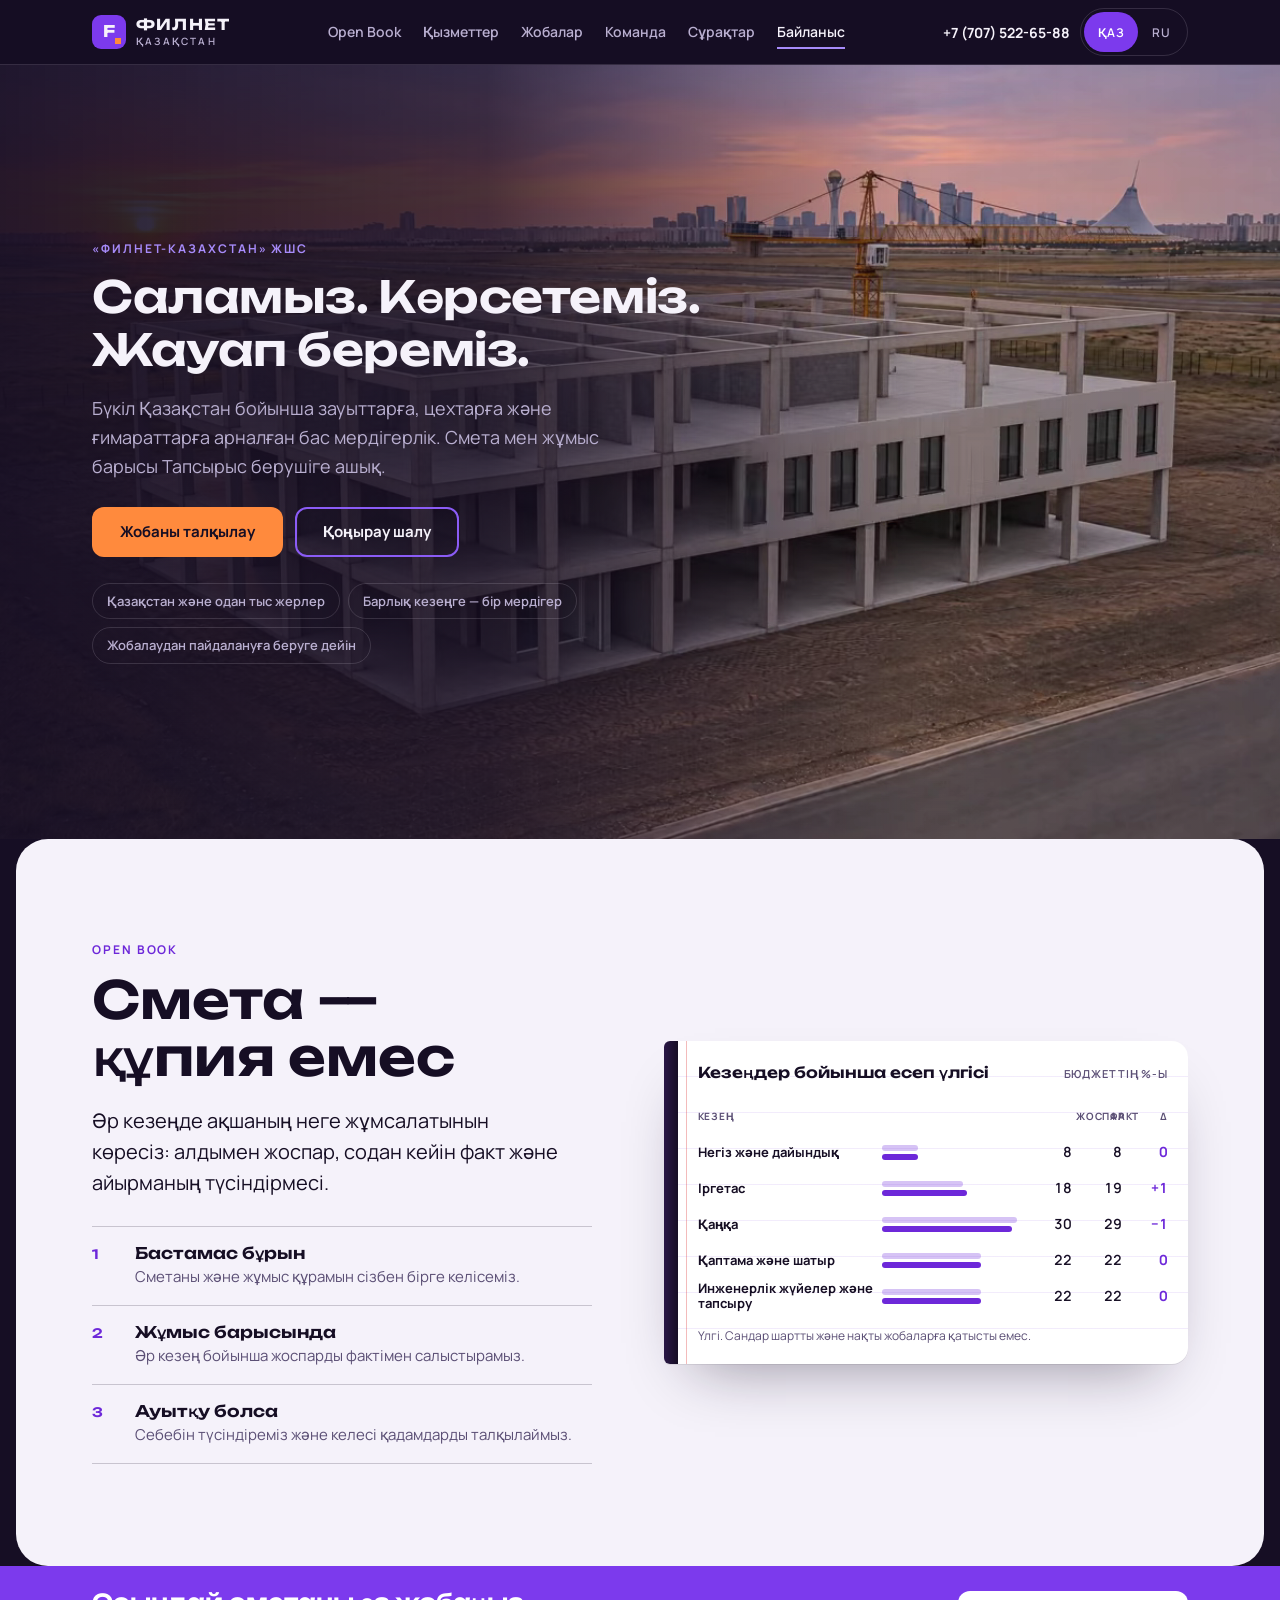
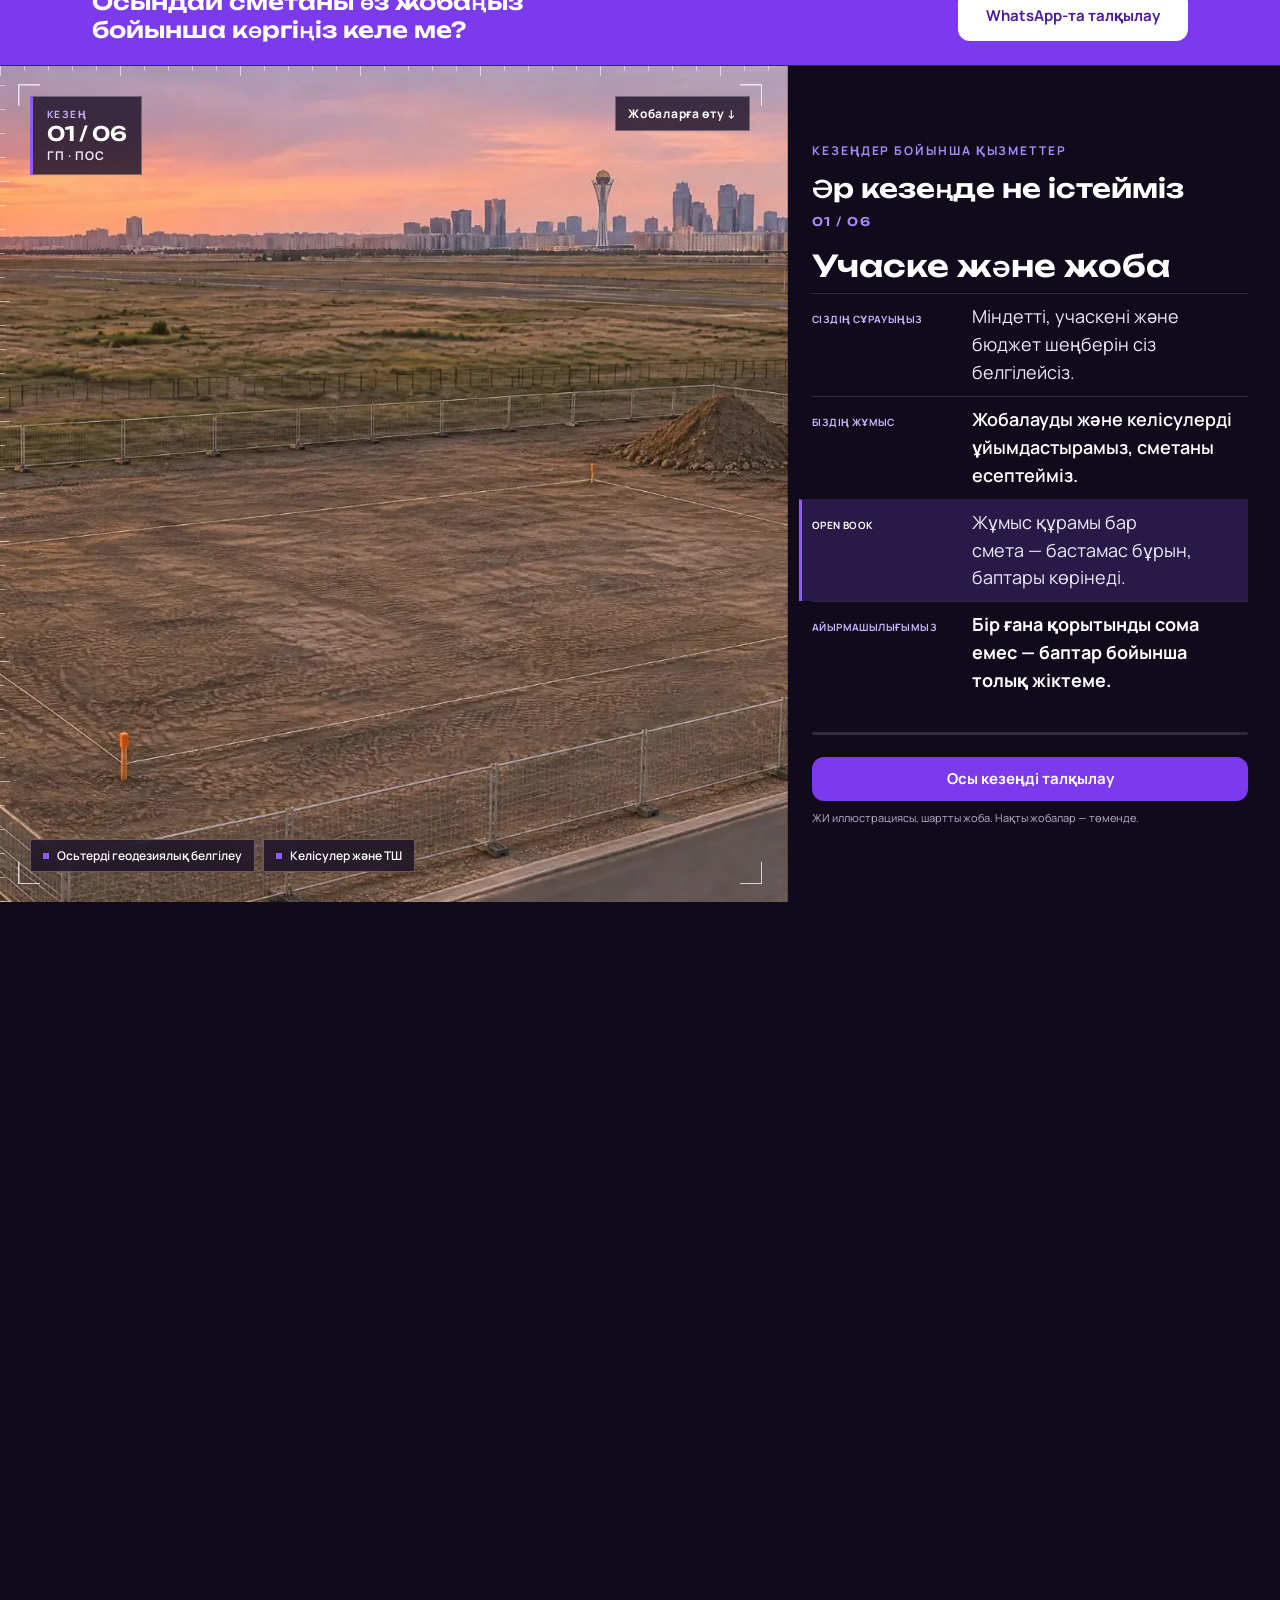
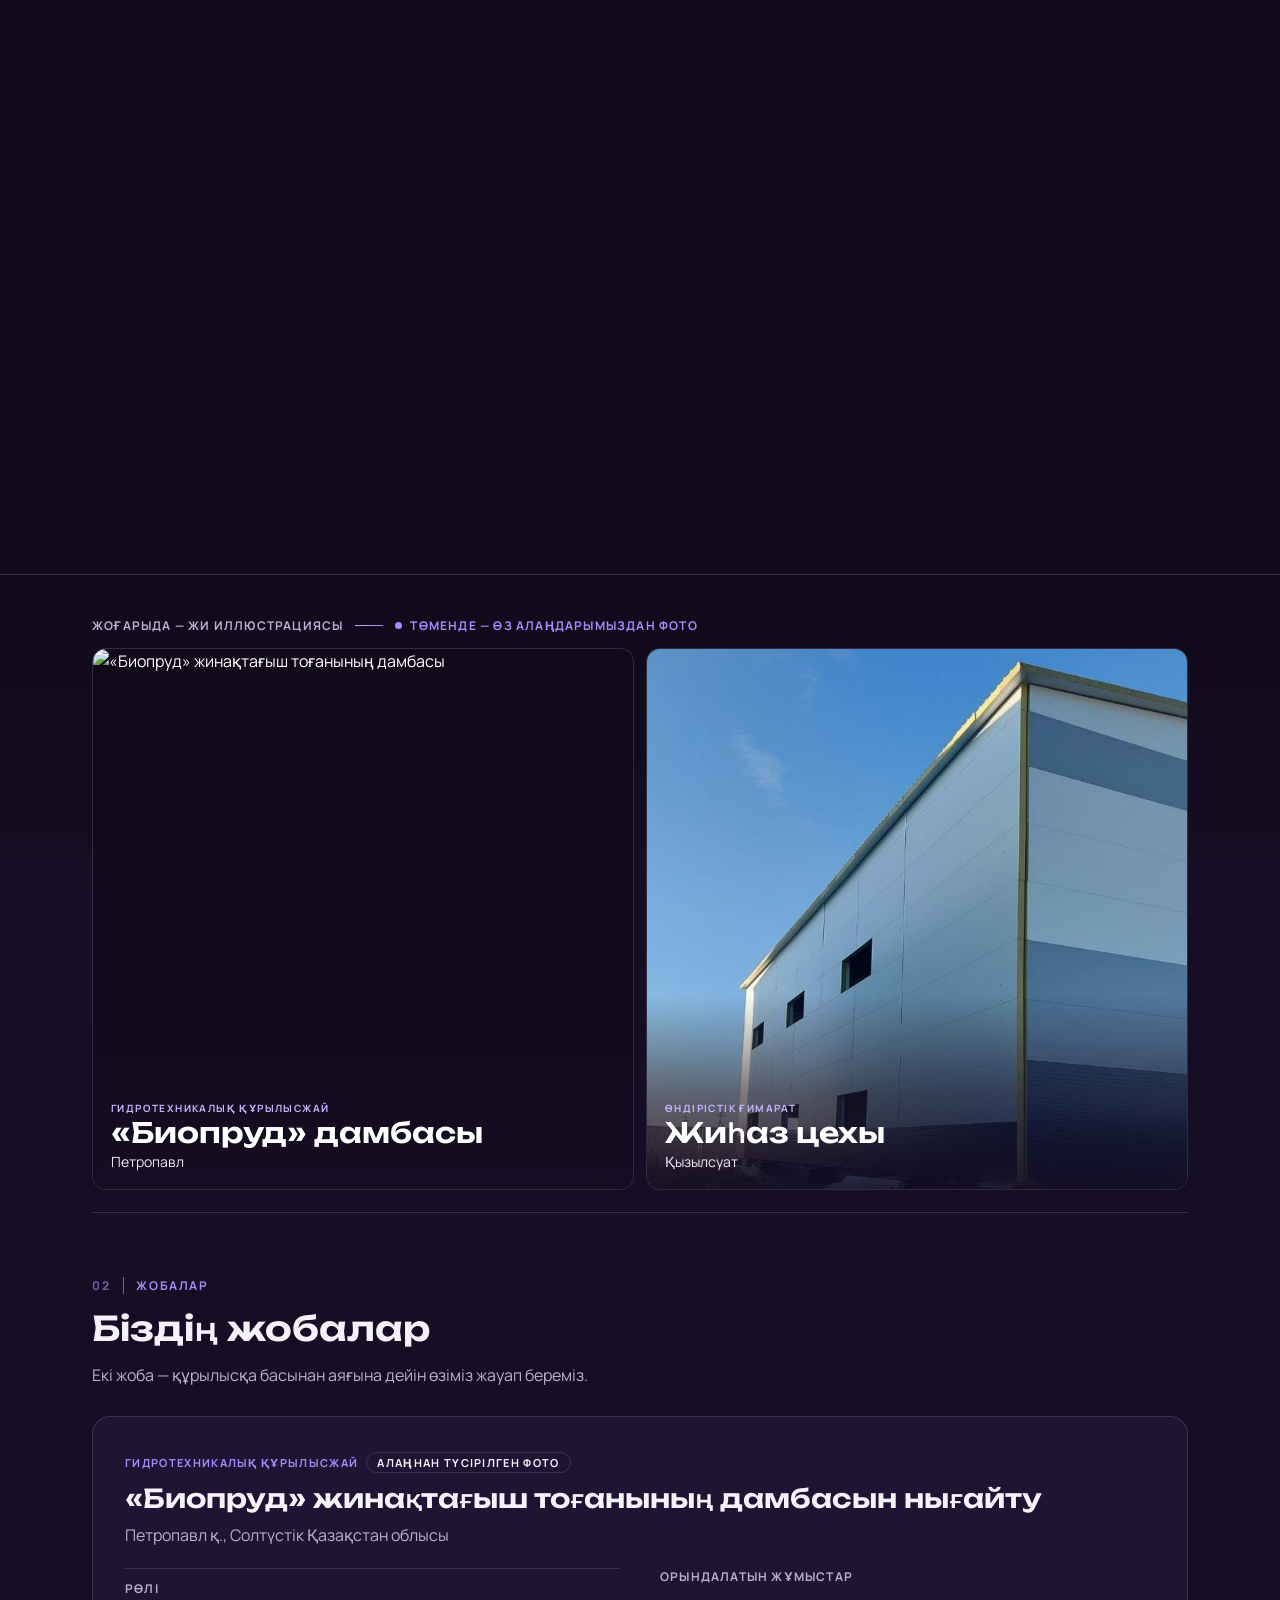
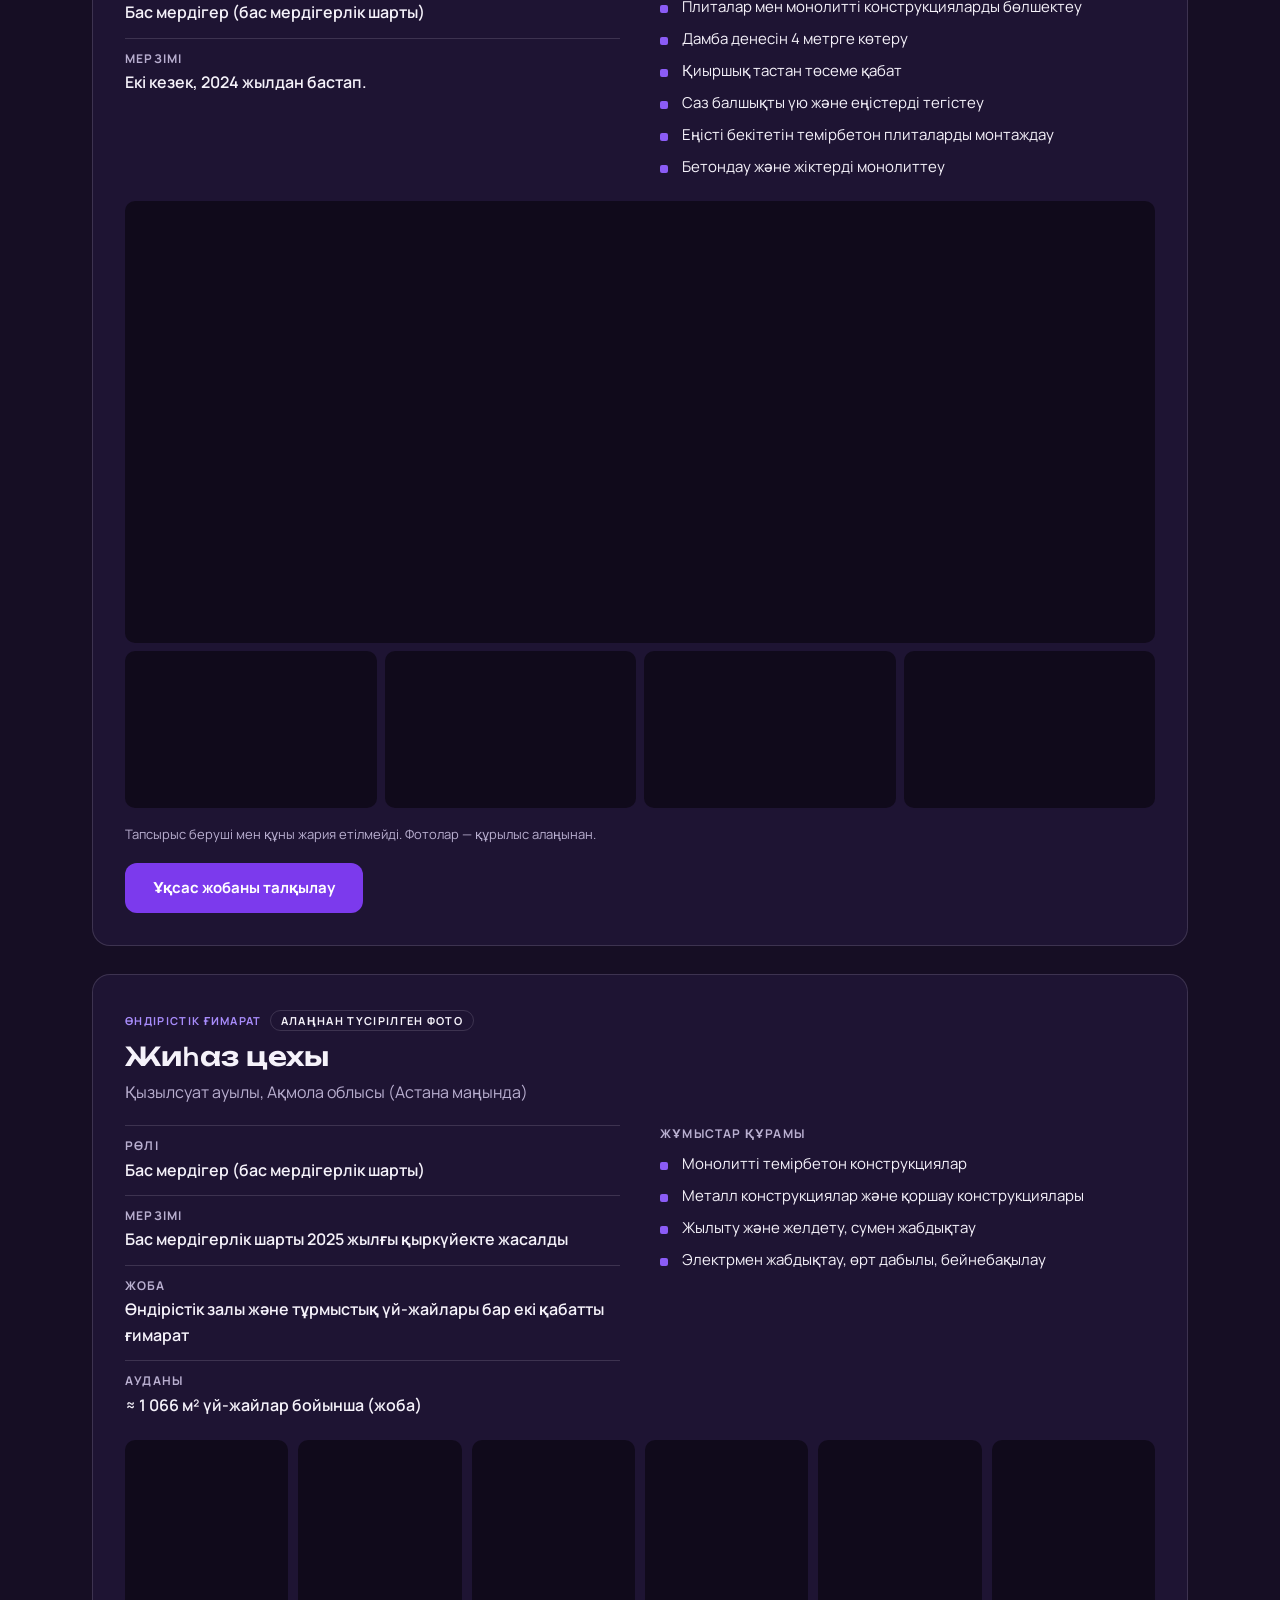
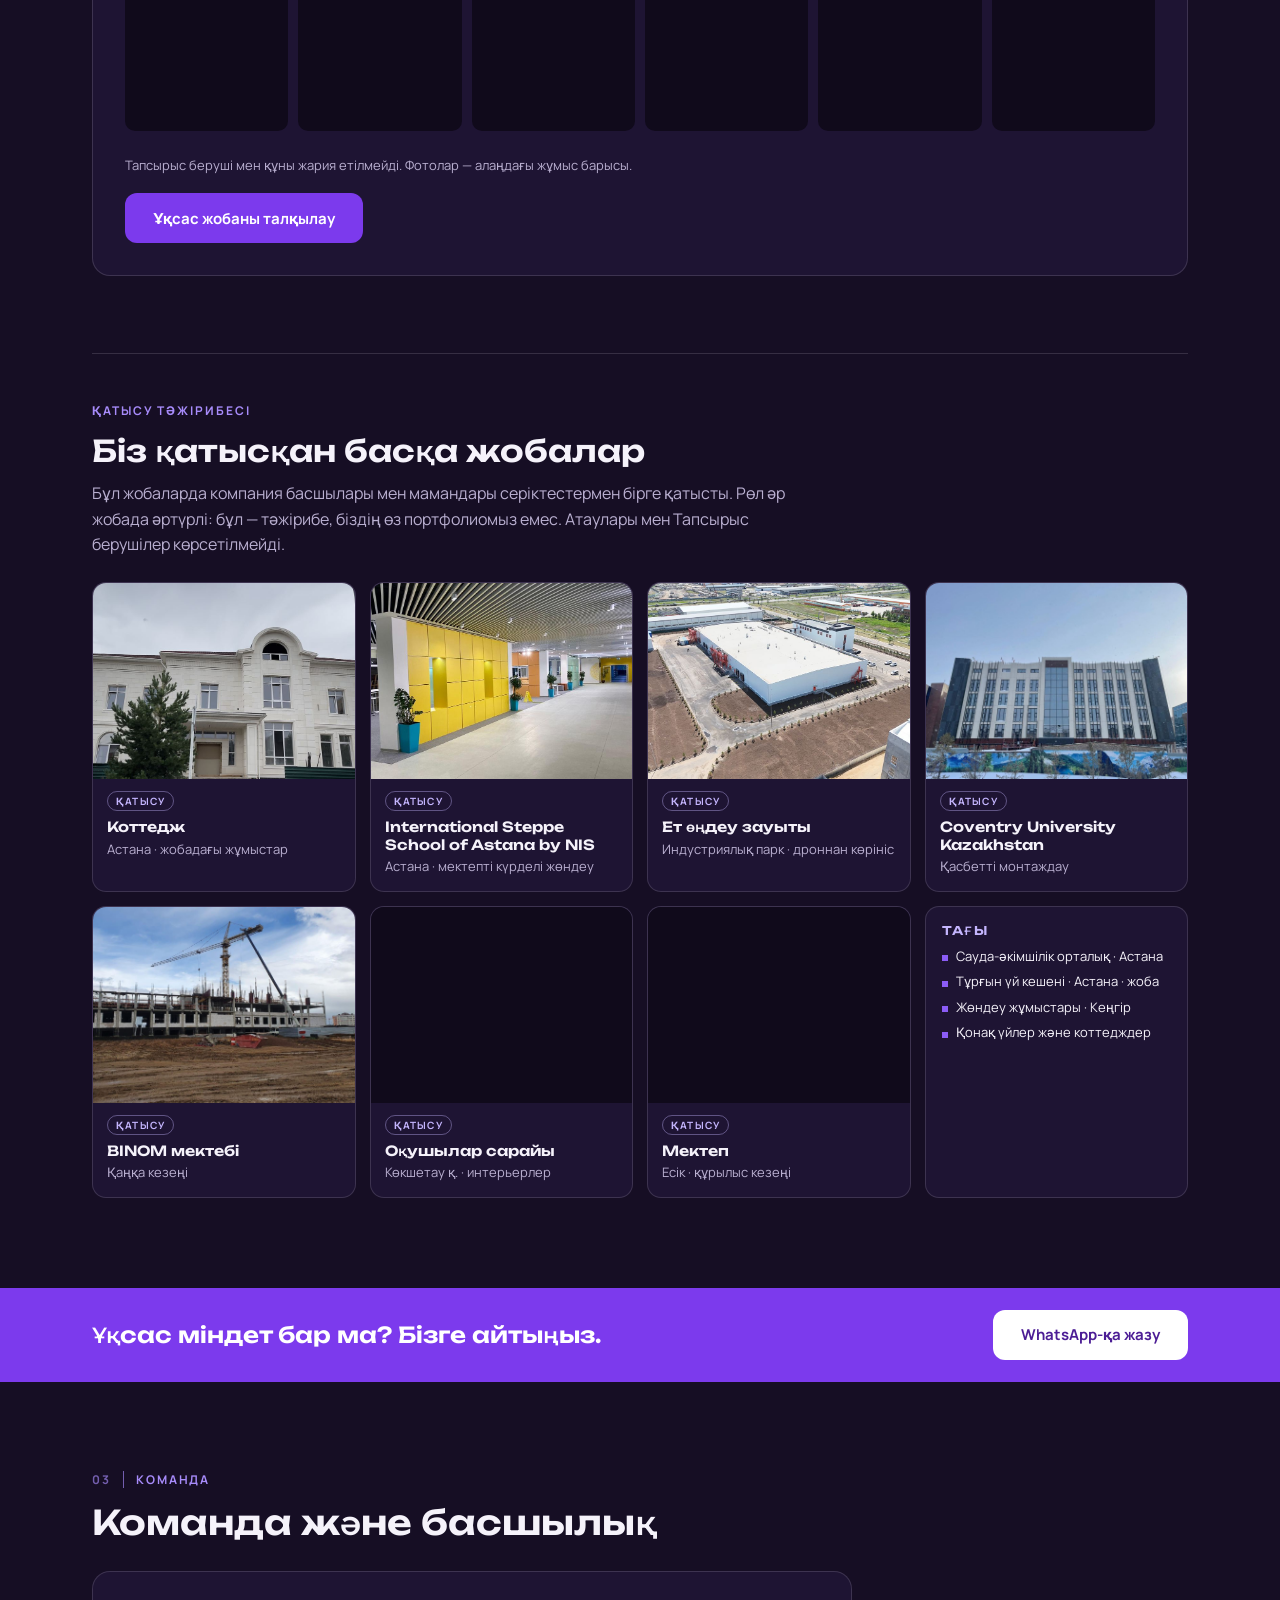
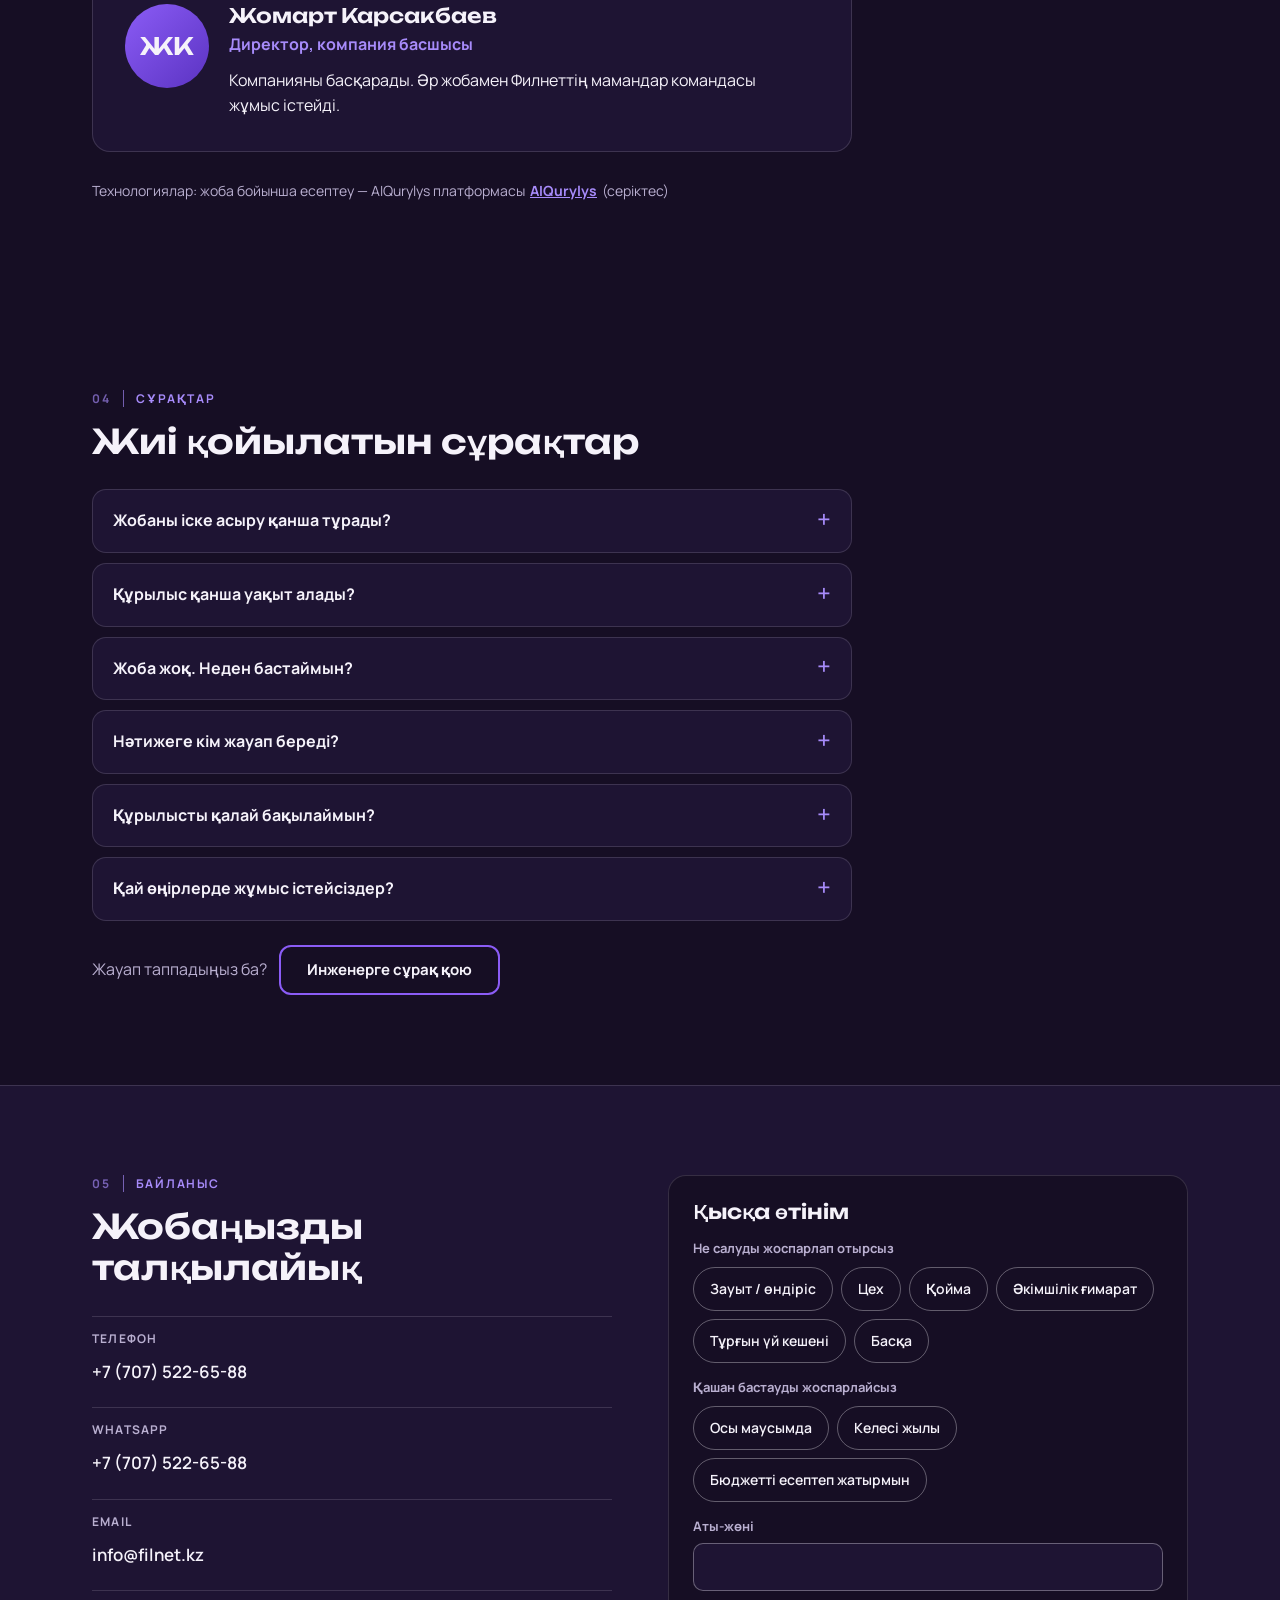
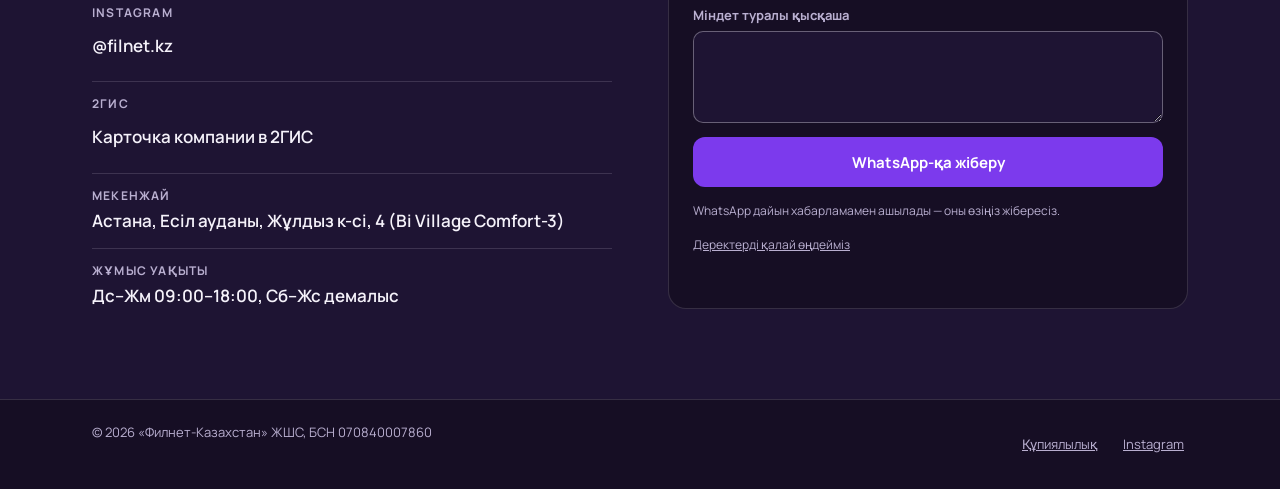
==== commit 80dfd5a8: "Experience cards: better photos from the company's own originals Co-Authored-By: Claude Sonnet 5.5 <" ====
--- a/index.html
+++ b/index.html
@@ -245,19 +245,19 @@
       <p class="xp-lead" data-i18n="xp.lead">Бұл жобаларда компания басшылары мен мамандары серіктестермен бірге қатысты. Рөл әр жобада әртүрлі: бұл — тәжірибе, біздің өз портфолиомыз емес. Атаулары мен Тапсырыс берушілер көрсетілмейді.</p>
       <div class="xp-grid">
         <figure class="xp-card">
-          <button class="ph-btn" type="button" data-lb="assets/exp-1.jpg"><img loading="lazy" decoding="async" src="assets/exp-1.jpg" width="1100" height="619" alt="Коттедж: Астана · жобадағы жұмыстар" data-i18n-alt="xp.1a"></button>
+          <button class="ph-btn" type="button" data-lb="assets/exp-1b.jpg"><img loading="lazy" decoding="async" src="assets/exp-1b.jpg" width="1100" height="577" alt="Коттедж: Астана · жобадағы жұмыстар" data-i18n-alt="xp.1a"></button>
           <figcaption><span class="xp-tag" data-i18n="xp.tag">Қатысу</span><b data-i18n="xp.1t">Коттедж</b><em data-i18n="xp.1m">Астана · жобадағы жұмыстар</em></figcaption>
         </figure>
         <figure class="xp-card">
-          <button class="ph-btn" type="button" data-lb="assets/exp-2.jpg"><img loading="lazy" decoding="async" src="assets/exp-2.jpg" width="825" height="1100" alt="International Steppe School of Astana by NIS: мектепті күрделі жөндеу, интерьерлер" data-i18n-alt="xp.2a"></button>
+          <button class="ph-btn" type="button" data-lb="assets/exp-2b.jpg"><img loading="lazy" decoding="async" src="assets/exp-2b.jpg" width="1100" height="619" alt="International Steppe School of Astana by NIS: мектепті күрделі жөндеу, интерьерлер" data-i18n-alt="xp.2a"></button>
           <figcaption><span class="xp-tag" data-i18n="xp.tag">Қатысу</span><b data-i18n="xp.2t">International Steppe School of Astana by NIS</b><em data-i18n="xp.2m">Астана · мектепті күрделі жөндеу</em></figcaption>
         </figure>
         <figure class="xp-card">
-          <button class="ph-btn" type="button" data-lb="assets/exp-3.jpg"><img loading="lazy" decoding="async" src="assets/exp-3.jpg" width="1100" height="619" alt="Индустриялық парктегі ет өңдеу зауыты, дроннан көрініс" data-i18n-alt="xp.3a"></button>
+          <button class="ph-btn" type="button" data-lb="assets/exp-3b.jpg"><img loading="lazy" decoding="async" src="assets/exp-3b.jpg" width="1100" height="619" alt="Индустриялық парктегі ет өңдеу зауыты, дроннан көрініс" data-i18n-alt="xp.3a"></button>
           <figcaption><span class="xp-tag" data-i18n="xp.tag">Қатысу</span><b data-i18n="xp.3t">Ет өңдеу зауыты</b><em data-i18n="xp.3m">Индустриялық парк · дроннан көрініс</em></figcaption>
         </figure>
         <figure class="xp-card">
-          <button class="ph-btn" type="button" data-lb="assets/exp-4.jpg"><img loading="lazy" decoding="async" src="assets/exp-4.jpg" width="1100" height="825" alt="Coventry University Kazakhstan: қасбетті монтаждау" data-i18n-alt="xp.4a"></button>
+          <button class="ph-btn" type="button" data-lb="assets/exp-4b.jpg"><img loading="lazy" decoding="async" src="assets/exp-4b.jpg" width="1100" height="825" alt="Coventry University Kazakhstan: қасбетті монтаждау" data-i18n-alt="xp.4a"></button>
           <figcaption><span class="xp-tag" data-i18n="xp.tag">Қатысу</span><b data-i18n="xp.4t">Coventry University Kazakhstan</b><em data-i18n="xp.4m">Қасбетті монтаждау</em></figcaption>
         </figure>
         <figure class="xp-card">
@@ -265,7 +265,7 @@
           <figcaption><span class="xp-tag" data-i18n="xp.tag">Қатысу</span><b data-i18n="xp.5t">BINOM мектебі</b><em data-i18n="xp.5m">Қаңқа кезеңі</em></figcaption>
         </figure>
         <figure class="xp-card">
-          <button class="ph-btn" type="button" data-lb="assets/exp-6.jpg"><img loading="lazy" decoding="async" src="assets/exp-6.jpg" width="825" height="1100" alt="Оқушылар сарайы, Көкшетау қ.: интерьерлер" data-i18n-alt="xp.6a"></button>
+          <button class="ph-btn" type="button" data-lb="assets/exp-6b.jpg"><img loading="lazy" decoding="async" src="assets/exp-6b.jpg" width="1100" height="825" alt="Оқушылар сарайы, Көкшетау қ.: интерьерлер" data-i18n-alt="xp.6a"></button>
           <figcaption><span class="xp-tag" data-i18n="xp.tag">Қатысу</span><b data-i18n="xp.6t">Оқушылар сарайы</b><em data-i18n="xp.6m">Көкшетау қ. · интерьерлер</em></figcaption>
         </figure>
         <figure class="xp-card">
